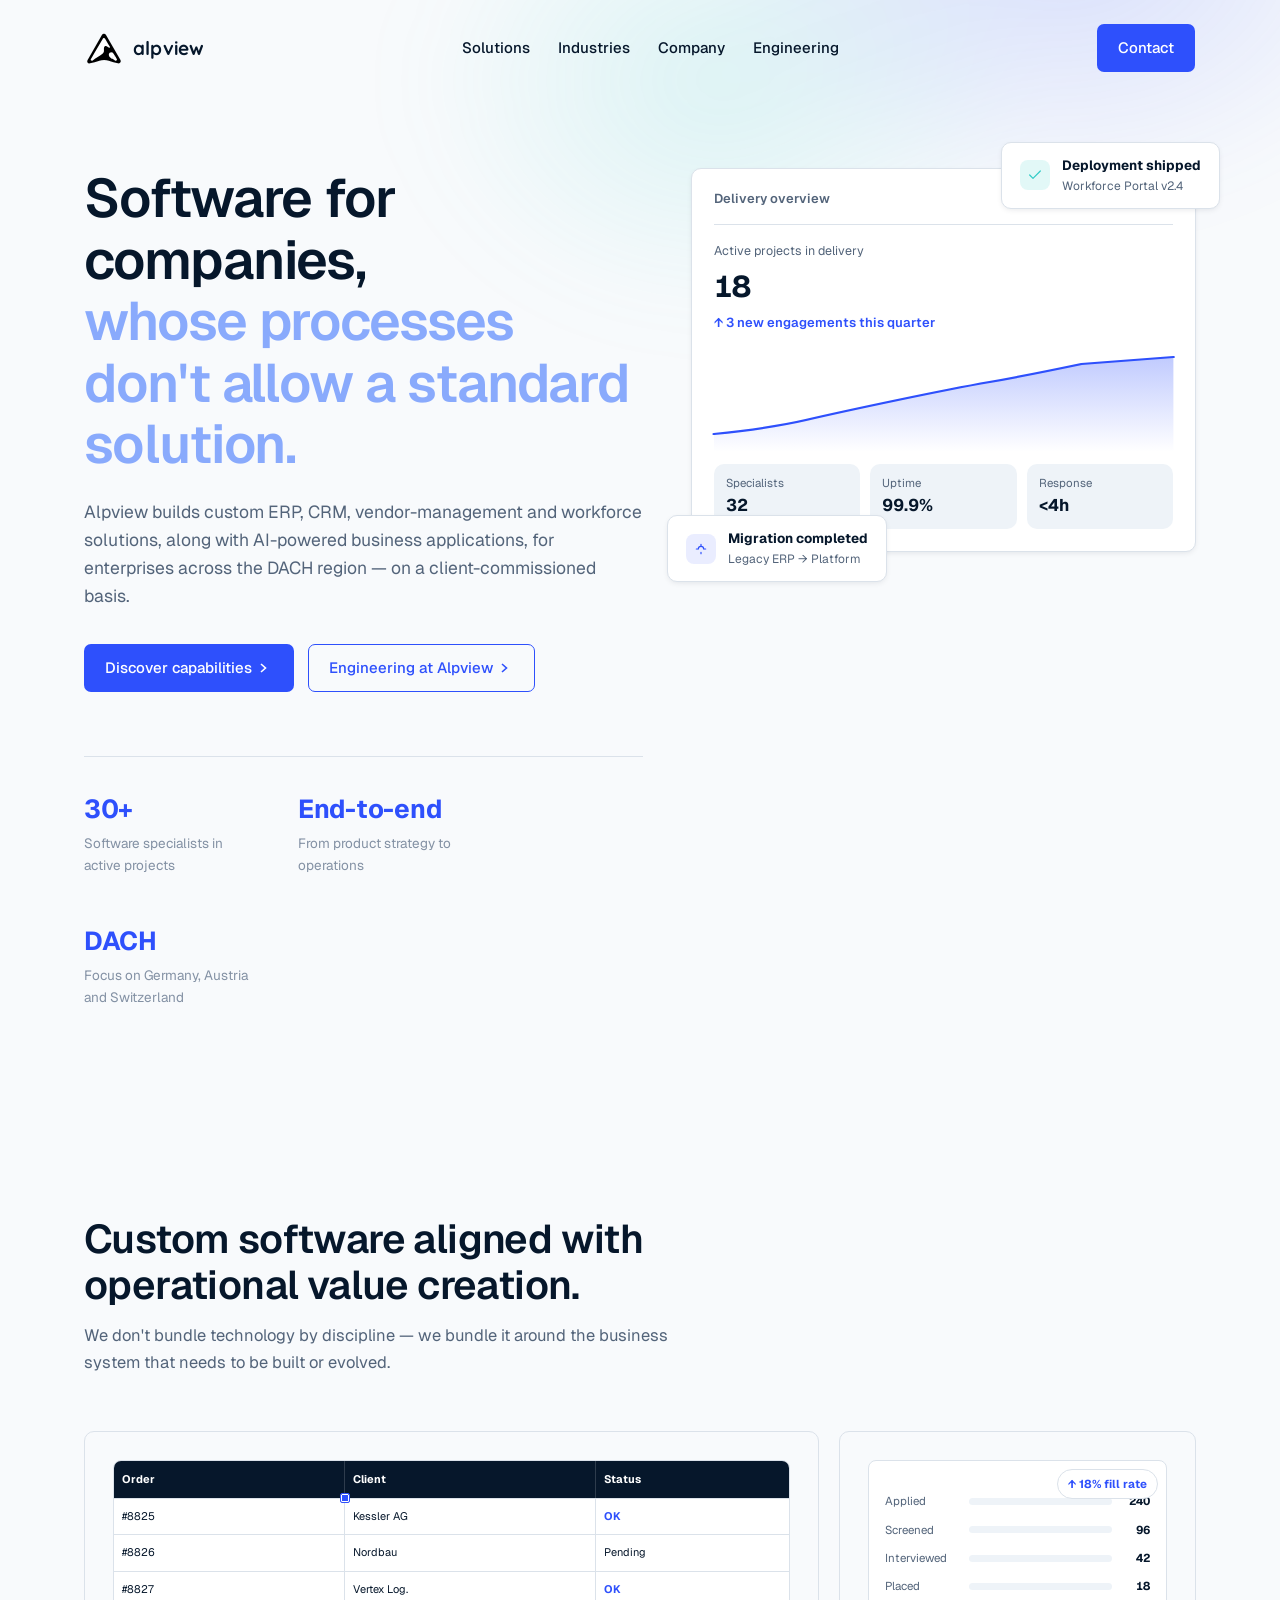
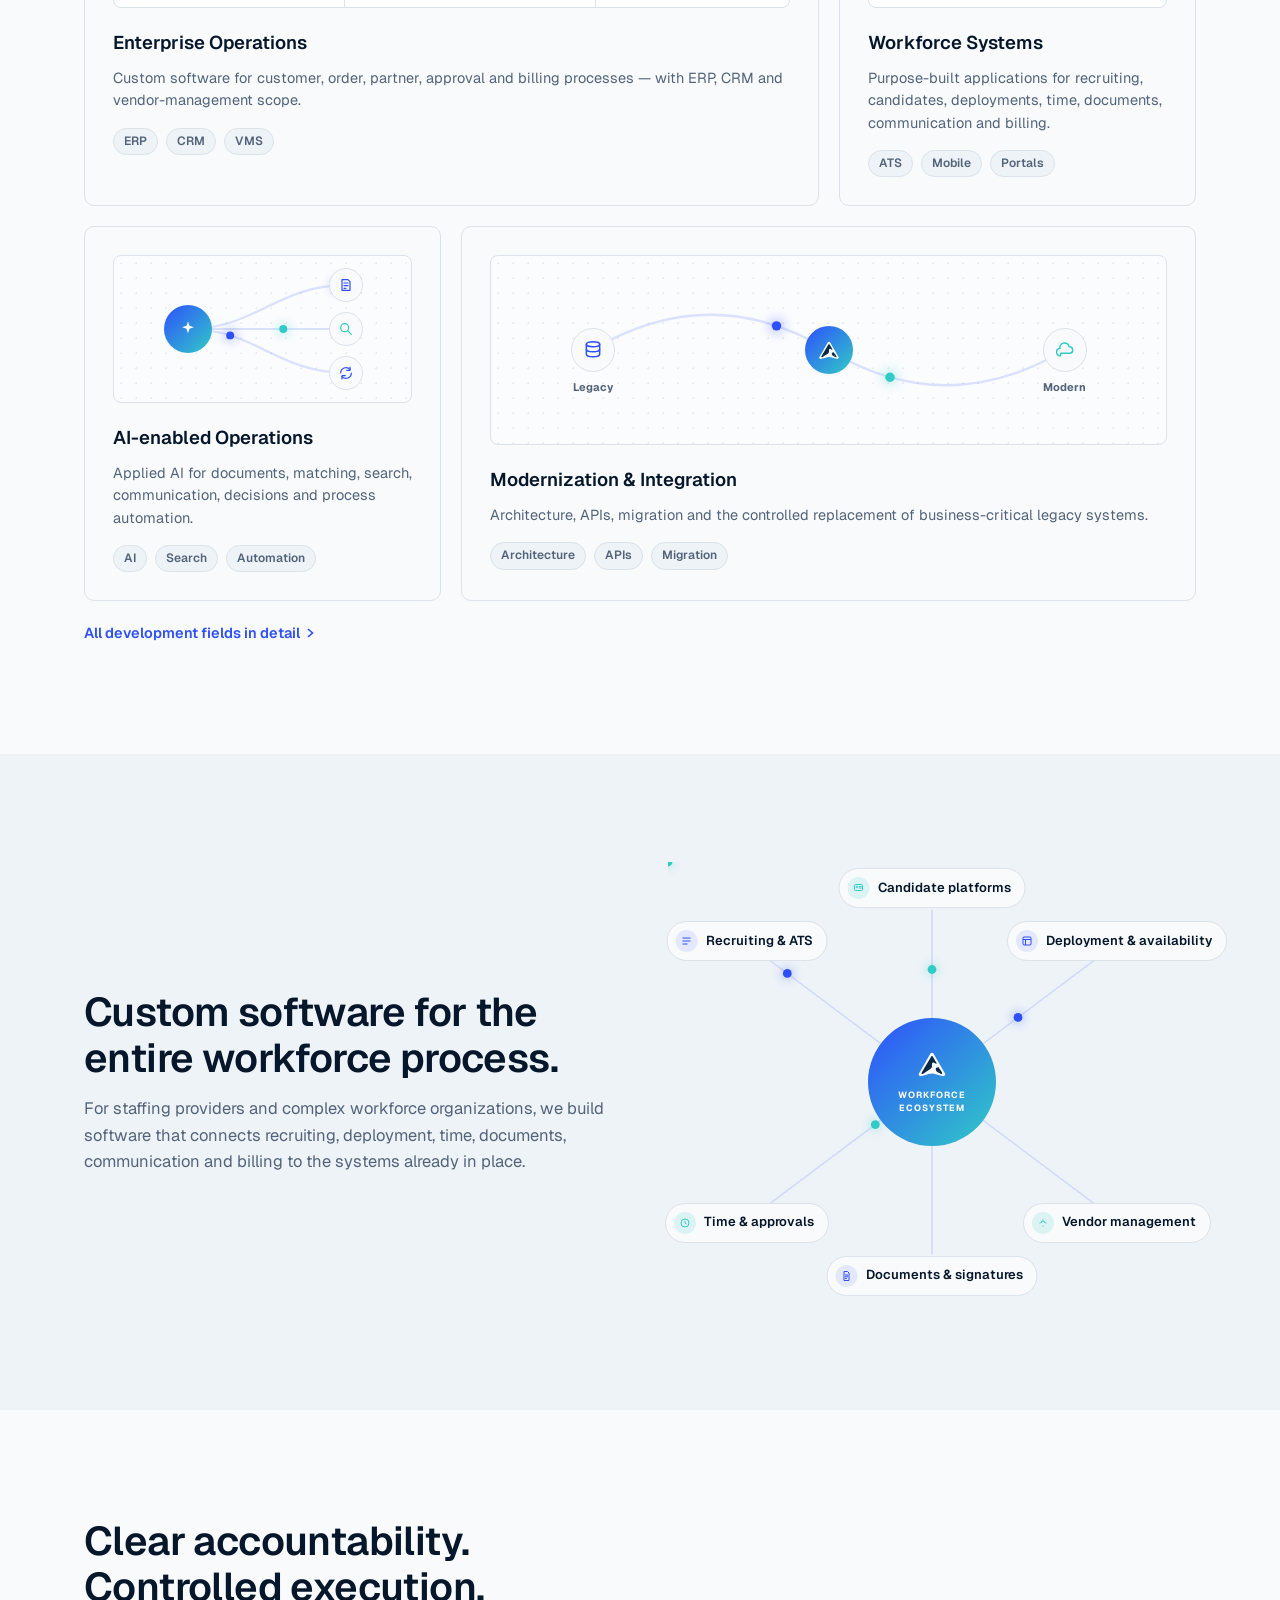
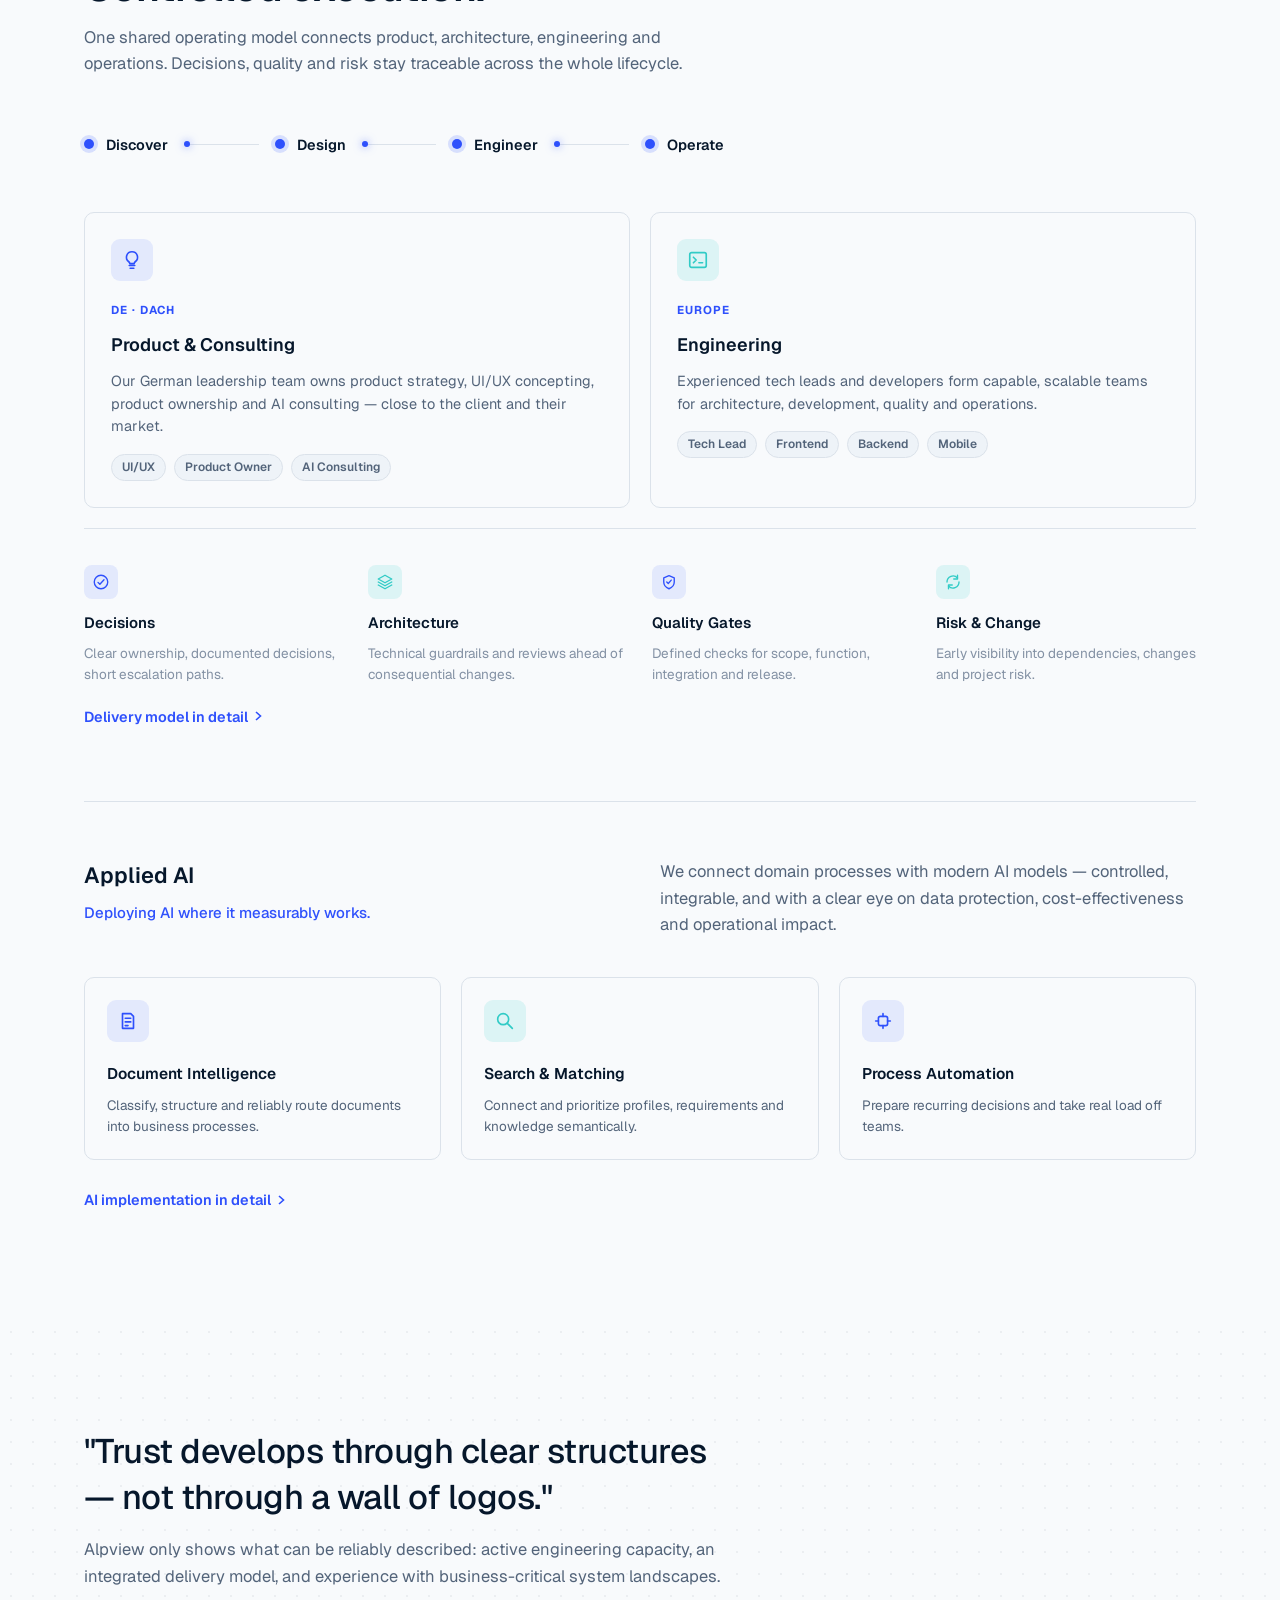
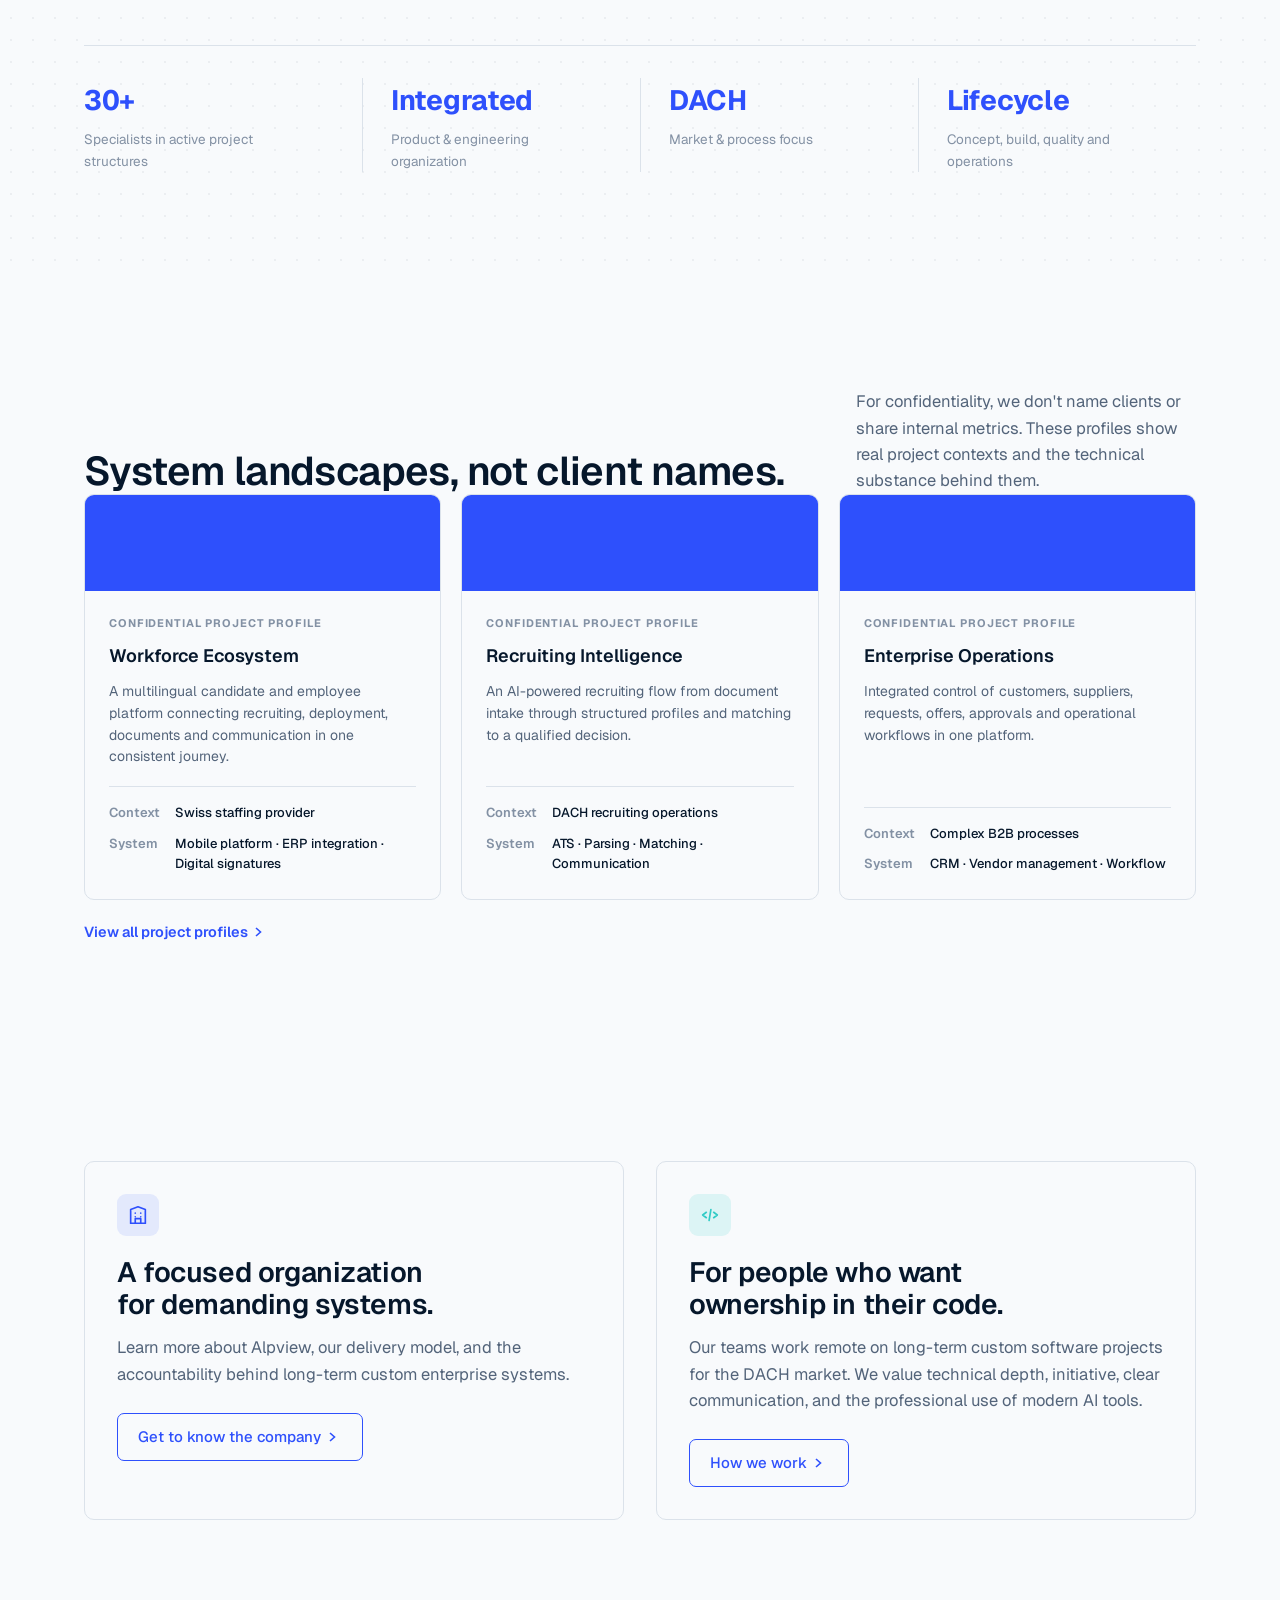
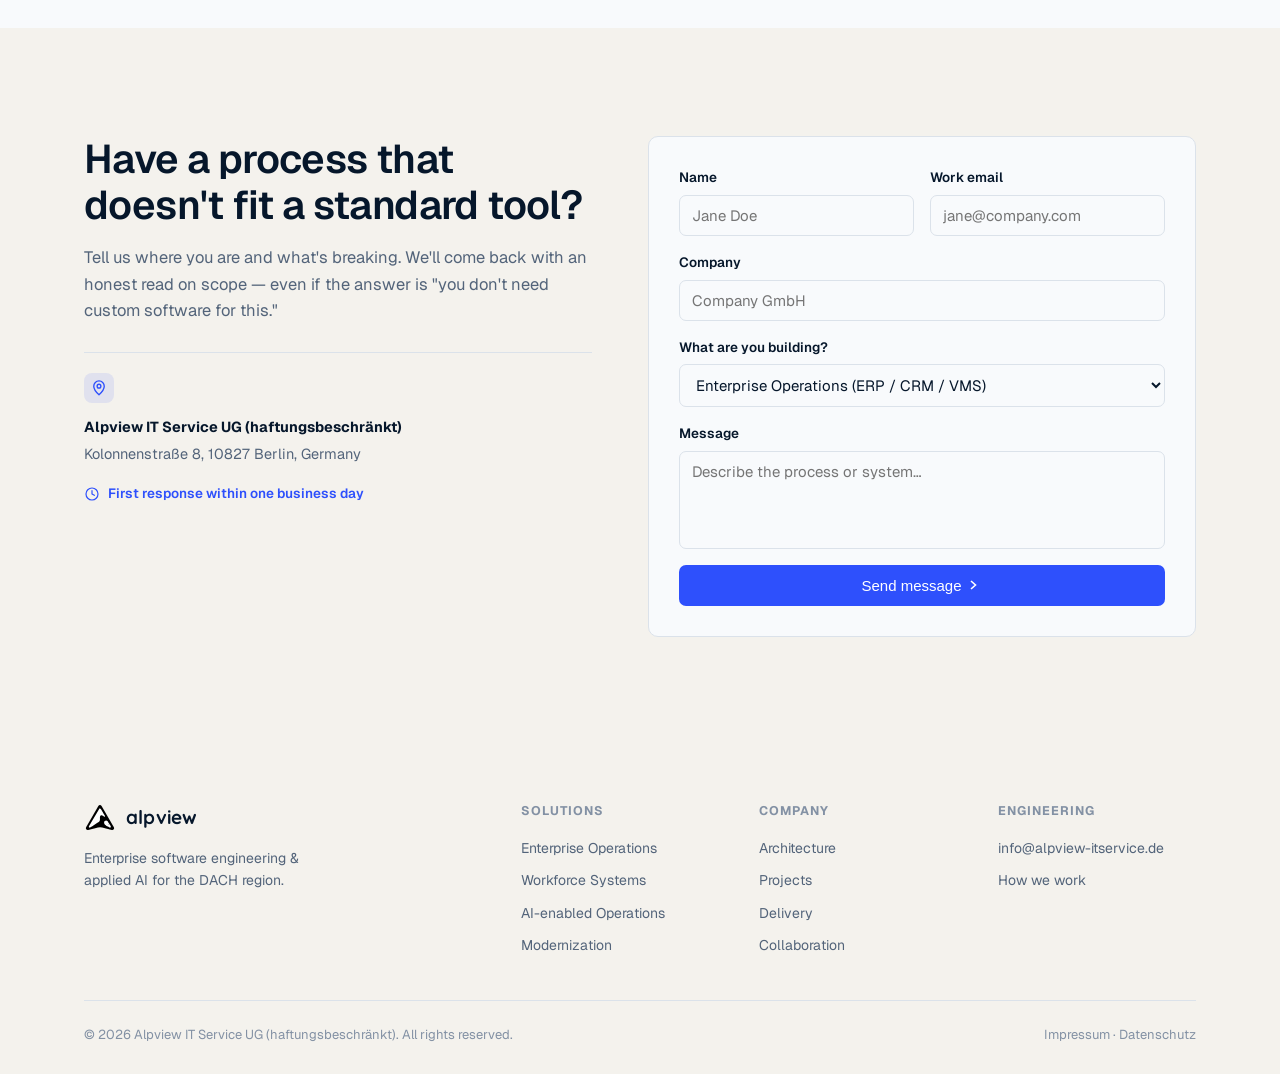
==== index.html @ 2a307588 "Extend interactivity and polish to the still-static sections of the site - Product & Consulting / En" ====
<!DOCTYPE html>
<html lang="en">
<head>
<meta charset="UTF-8">
<meta name="viewport" content="width=device-width, initial-scale=1.0">
<title>Alpview — Enterprise Software Engineering &amp; Applied AI</title>
<meta name="description" content="Alpview builds custom ERP, CRM, vendor-management and workforce solutions, plus AI-powered business applications, for enterprises across the DACH region.">
<link rel="preconnect" href="https://fonts.googleapis.com">
<link rel="preconnect" href="https://fonts.gstatic.com" crossorigin>
<link href="https://fonts.googleapis.com/css2?family=Geist:wght@400;500;600;700;800&family=Quicksand:wght@600;700&display=swap" rel="stylesheet">
<link rel="stylesheet" href="css/style.css">
<link rel="icon" href="assets/favicon.svg" type="image/svg+xml">
</head>
<body>

<!-- ======= NAV ======= -->
<header class="site-header" id="siteHeader">
  <nav class="nav container">
    <a href="#top" class="logo" aria-label="Alpview home">
      <img class="logo-mark" src="assets/alpview-logo.svg" alt="" aria-hidden="true">
      <span class="logo-word">Alpview</span>
    </a>
    <ul class="nav-links">
      <li><a href="#solutions">Solutions</a></li>
      <li><a href="#industry">Industries</a></li>
      <li><a href="#next">Company</a></li>
      <li><a href="#delivery">Engineering</a></li>
    </ul>
    <div class="nav-cta">
      <a href="#contact" class="btn btn-primary">Contact</a>
    </div>
    <button class="nav-burger" id="navBurger" aria-label="Menu"><span></span><span></span><span></span></button>
  </nav>
  <div class="mobile-menu" id="mobileMenu">
    <a href="#solutions">Solutions</a>
    <a href="#industry">Industries</a>
    <a href="#next">Company</a>
    <a href="#delivery">Engineering</a>
    <a href="#contact" class="btn btn-primary">Contact</a>
  </div>
</header>

<!-- ======= SIDE QUICK-NAV TAB ======= -->
<aside class="side-tab" id="sideTab" aria-label="Quick navigation">
  <a href="#top" class="side-tab-logo" aria-label="Alpview home">
    <img class="logo-mark" src="assets/alpview-logo.svg" alt="" aria-hidden="true">
  </a>
  <nav class="side-tab-links">
    <a href="#solutions">Solutions</a>
    <a href="#industry">Industries</a>
    <a href="#next">Company</a>
    <a href="#delivery">Engineering</a>
    <a href="#contact" class="btn btn-primary side-tab-contact">Contact</a>
  </nav>
</aside>

<!-- ======= HERO ======= -->
<section class="hero" id="top">
  <div class="hero-glow" aria-hidden="true"></div>
  <div class="container hero-inner">
    <div class="hero-copy">
      <h1>Software for companies,<br><span class="highlight">whose processes don't allow a standard solution.</span></h1>
      <p class="hero-sub">Alpview builds custom ERP, CRM, vendor-management and workforce solutions, along with AI-powered business applications, for enterprises across the DACH region — on a client-commissioned basis.</p>
      <div class="hero-actions">
        <a href="#solutions" class="btn btn-primary">Discover capabilities <svg class="arrow" viewBox="0 0 14 12" aria-hidden="true"><path class="arrow-stem" d="M1.5 6H10"/><path class="arrow-head" d="M6.5 2l4.5 4-4.5 4"/></svg></a>
        <a href="#next" class="btn btn-outline">Engineering at Alpview <svg class="arrow" viewBox="0 0 14 12" aria-hidden="true"><path class="arrow-stem" d="M1.5 6H10"/><path class="arrow-head" d="M6.5 2l4.5 4-4.5 4"/></svg></a>
      </div>
      <div class="hero-stats">
        <div class="hero-stat"><div class="hero-stat-value accent-text">30+</div><div class="hero-stat-label">Software specialists in active projects</div></div>
        <div class="hero-stat"><div class="hero-stat-value accent-text">End-to-end</div><div class="hero-stat-label">From product strategy to operations</div></div>
        <div class="hero-stat"><div class="hero-stat-value accent-text">DACH</div><div class="hero-stat-label">Focus on Germany, Austria and Switzerland</div></div>
      </div>
    </div>
    <div class="hero-visual" aria-hidden="true">
      <div class="dash-card dash-main">
        <div class="dash-header"><span class="dash-title">Delivery overview</span></div>
        <div class="dash-metric">
          <span class="dash-label">Active projects in delivery</span>
          <span class="dash-value" id="dashValue" data-target="18">0</span>
          <span class="dash-delta">↑ 3 new engagements this quarter</span>
        </div>
        <div class="dash-chart-wrap">
          <svg class="dash-chart" id="dashChart" viewBox="0 0 320 110" preserveAspectRatio="none">
            <defs>
              <linearGradient id="chartFill" x1="0" y1="0" x2="0" y2="1">
                <stop offset="0" stop-color="#2e50fc" stop-opacity=".3"/>
                <stop offset="1" stop-color="#2e50fc" stop-opacity="0"/>
              </linearGradient>
            </defs>
            <path fill="url(#chartFill)" d="M0,92 Q40,86 64,78 T128,58 T192,40 T256,22 L320,15 L320,110 L0,110 Z"/>
            <path class="chart-line" fill="none" stroke="#2e50fc" stroke-width="2.2" stroke-linecap="round" d="M0,92 Q40,86 64,78 T128,58 T192,40 T256,22 L320,15"/>
            <line id="chartCursor" x1="0" x2="0" y1="0" y2="110" stroke="#06172b" stroke-opacity=".22" stroke-width="1" stroke-dasharray="3 3" visibility="hidden"/>
          </svg>
          <div class="chart-tip" id="chartTip" hidden></div>
        </div>
        <div class="dash-row">
          <div class="dash-cell"><span class="dash-cell-label">Specialists</span><span class="dash-cell-value">32</span></div>
          <div class="dash-cell"><span class="dash-cell-label">Uptime</span><span class="dash-cell-value">99.9%</span></div>
          <div class="dash-cell"><span class="dash-cell-label">Response</span><span class="dash-cell-value">&lt;4h</span></div>
        </div>
      </div>
      <div class="dash-card dash-float dash-float-bottom">
        <span class="float-icon icon-blue"><svg viewBox="0 0 24 24" fill="none" stroke="currentColor" stroke-width="1.8" stroke-linecap="round" stroke-linejoin="round"><path d="M8 12a4 4 0 1 1 8 0"/><path d="M5 12h2M17 12h2M12 5v2M12 17v2"/></svg></span>
        <div><span class="float-title">Migration completed</span><span class="float-sub">Legacy ERP → Platform</span></div>
      </div>
      <div class="dash-card dash-float dash-float-top">
        <span class="float-icon icon-cyan"><svg viewBox="0 0 24 24" fill="none" stroke="currentColor" stroke-width="1.8" stroke-linecap="round" stroke-linejoin="round"><path d="M20 6 9 17l-5-5"/></svg></span>
        <div><span class="float-title">Deployment shipped</span><span class="float-sub">Workforce Portal v2.4</span></div>
      </div>
    </div>
  </div>
</section>

<!-- ======= SOLUTIONS ======= -->
<section class="section section-light" id="solutions">
  <div class="container">
    <div class="section-heading reveal">
      <h2>Custom software aligned with operational value creation.</h2>
      <p class="lede" style="margin-top:14px">We don't bundle technology by discipline — we bundle it around the business system that needs to be built or evolved.</p>
    </div>
    <div class="solutions-grid">
      <article class="card card-wide reveal">
        <div class="card-visual visual-sheet" aria-hidden="true">
          <div class="sheet-row sheet-head"><span class="sheet-cell">Order</span><span class="sheet-cell">Client</span><span class="sheet-cell">Status</span></div>
          <div class="sheet-row"><span class="sheet-cell">#8825</span><span class="sheet-cell">Kessler AG</span><span class="sheet-cell status-ok">OK</span></div>
          <div class="sheet-row"><span class="sheet-cell">#8826</span><span class="sheet-cell">Nordbau</span><span class="sheet-cell">Pending</span></div>
          <div class="sheet-row"><span class="sheet-cell">#8827</span><span class="sheet-cell">Vertex Log.</span><span class="sheet-cell status-ok">OK</span></div>
          <span class="sheet-select"></span>
          <span class="sheet-cursor"></span>
        </div>
        <h3>Enterprise Operations</h3>
        <p>Custom software for customer, order, partner, approval and billing processes — with ERP, CRM and vendor-management scope.</p>
        <div class="tag-row"><span class="tag">ERP</span><span class="tag">CRM</span><span class="tag">VMS</span></div>
      </article>
      <article class="card reveal">
        <div class="card-visual visual-pipeline" aria-hidden="true">
          <div class="pipeline-row"><span class="pipeline-label">Applied</span><div class="pipeline-bar"><span style="--fill:100%"></span></div><span class="pipeline-count">240</span></div>
          <div class="pipeline-row"><span class="pipeline-label">Screened</span><div class="pipeline-bar"><span style="--fill:58%"></span></div><span class="pipeline-count">96</span></div>
          <div class="pipeline-row"><span class="pipeline-label">Interviewed</span><div class="pipeline-bar"><span style="--fill:32%"></span></div><span class="pipeline-count">42</span></div>
          <div class="pipeline-row pipeline-hi"><span class="pipeline-label">Placed</span><div class="pipeline-bar"><span style="--fill:16%"></span></div><span class="pipeline-count">18</span></div>
          <span class="kpi-chip"><span id="kpiChip">↑ 18% fill rate</span></span>
        </div>
        <h3>Workforce Systems</h3>
        <p>Purpose-built applications for recruiting, candidates, deployments, time, documents, communication and billing.</p>
        <div class="tag-row"><span class="tag">ATS</span><span class="tag">Mobile</span><span class="tag">Portals</span></div>
      </article>
      <article class="card reveal">
        <div class="card-visual visual-connect" aria-hidden="true">
          <svg class="connect-lines" viewBox="0 0 263 130" preserveAspectRatio="none">
            <path class="connect-path" d="M65.8,65 C124.9,65 144.7,26 205.1,26"/>
            <path class="connect-path" d="M65.8,65 L205.1,65"/>
            <path class="connect-path" d="M65.8,65 C124.9,65 144.7,104 205.1,104"/>
            <circle class="connect-trail" r="7"><animateMotion dur="2.6s" begin="0s" repeatCount="indefinite" path="M65.8,65 C124.9,65 144.7,26 205.1,26"/></circle>
            <circle class="connect-trail dot-cyan" r="7"><animateMotion dur="2.6s" begin="0.9s" repeatCount="indefinite" path="M65.8,65 L205.1,65"/></circle>
            <circle class="connect-trail" r="7"><animateMotion dur="2.6s" begin="1.8s" repeatCount="indefinite" path="M65.8,65 C124.9,65 144.7,104 205.1,104"/></circle>
            <circle class="connect-dot" r="3.5"><animateMotion dur="2.6s" begin="0s" repeatCount="indefinite" path="M65.8,65 C124.9,65 144.7,26 205.1,26"/></circle>
            <circle class="connect-dot dot-cyan" r="3.5"><animateMotion dur="2.6s" begin="0.9s" repeatCount="indefinite" path="M65.8,65 L205.1,65"/></circle>
            <circle class="connect-dot" r="3.5"><animateMotion dur="2.6s" begin="1.8s" repeatCount="indefinite" path="M65.8,65 C124.9,65 144.7,104 205.1,104"/></circle>
          </svg>
          <div class="connect-hub" style="left:25%;top:50%">
            <svg viewBox="0 0 24 24" fill="#fff"><path d="M12 3l1.8 5.2L19 10l-5.2 1.8L12 17l-1.8-5.2L5 10l5.2-1.8z"/></svg>
          </div>
          <div class="connect-node icon-blue" style="left:78%;top:20%">
            <svg viewBox="0 0 24 24" fill="none" stroke="currentColor" stroke-width="1.8" stroke-linecap="round" stroke-linejoin="round"><path d="M6 4h9l3 3v13H6z"/><path d="M9 9h6M9 13h6M9 17h3"/></svg>
          </div>
          <div class="connect-node icon-cyan" style="left:78%;top:50%">
            <svg viewBox="0 0 24 24" fill="none" stroke="currentColor" stroke-width="1.8" stroke-linecap="round" stroke-linejoin="round"><circle cx="10" cy="10" r="6"/><path d="M14.5 14.5 20 20"/></svg>
          </div>
          <div class="connect-node icon-blue" style="left:78%;top:80%">
            <svg viewBox="0 0 24 24" fill="none" stroke="currentColor" stroke-width="1.8" stroke-linecap="round" stroke-linejoin="round"><path d="M4 12a8 8 0 0 1 14-5.3"/><path d="M18 3v5h-5"/><path d="M20 12a8 8 0 0 1-14 5.3"/><path d="M6 21v-5h5"/></svg>
          </div>
        </div>
        <h3>AI-enabled Operations</h3>
        <p>Applied AI for documents, matching, search, communication, decisions and process automation.</p>
        <div class="tag-row"><span class="tag">AI</span><span class="tag">Search</span><span class="tag">Automation</span></div>
      </article>
      <article class="card card-wide reveal">
        <div class="card-visual visual-connect" aria-hidden="true">
          <svg class="connect-lines" viewBox="0 0 570 160" preserveAspectRatio="none">
            <path class="connect-path" d="M85.5,80 Q185.25,20 285,80"/>
            <path class="connect-path" d="M285,80 Q384.75,140 484.5,80"/>
            <circle class="connect-trail" r="8"><animateMotion dur="3.2s" begin="0s" repeatCount="indefinite" path="M85.5,80 Q185.25,20 285,80"/></circle>
            <circle class="connect-trail dot-cyan" r="8"><animateMotion dur="3.2s" begin="1.6s" repeatCount="indefinite" path="M285,80 Q384.75,140 484.5,80"/></circle>
            <circle class="connect-dot" r="4"><animateMotion dur="3.2s" begin="0s" repeatCount="indefinite" path="M85.5,80 Q185.25,20 285,80"/></circle>
            <circle class="connect-dot dot-cyan" r="4"><animateMotion dur="3.2s" begin="1.6s" repeatCount="indefinite" path="M285,80 Q384.75,140 484.5,80"/></circle>
          </svg>
          <div class="connect-node connect-node-lg icon-blue" style="left:15%;top:50%">
            <svg viewBox="0 0 24 24" fill="none" stroke="currentColor" stroke-width="1.8" stroke-linecap="round" stroke-linejoin="round"><ellipse cx="12" cy="5" rx="8" ry="3"/><path d="M4 5v6c0 1.66 3.58 3 8 3s8-1.34 8-3V5"/><path d="M4 11v6c0 1.66 3.58 3 8 3s8-1.34 8-3v-6"/></svg>
            <span class="connect-label">Legacy</span>
          </div>
          <div class="connect-hub" style="left:50%;top:50%">
            <img src="assets/alpview-logo-inverse.svg" alt="" aria-hidden="true">
          </div>
          <div class="connect-node connect-node-lg icon-cyan" style="left:85%;top:50%">
            <svg viewBox="0 0 24 24" fill="none" stroke="currentColor" stroke-width="1.8" stroke-linecap="round" stroke-linejoin="round"><path d="M6.5 19a4.5 4.5 0 0 1-.5-8.98A5.5 5.5 0 0 1 16.9 8.02 4 4 0 0 1 17.5 16H7z"/></svg>
            <span class="connect-label">Modern</span>
          </div>
        </div>
        <h3>Modernization &amp; Integration</h3>
        <p>Architecture, APIs, migration and the controlled replacement of business-critical legacy systems.</p>
        <div class="tag-row"><span class="tag">Architecture</span><span class="tag">APIs</span><span class="tag">Migration</span></div>
      </article>
    </div>
    <a href="#delivery" class="link-arrow reveal">All development fields in detail <svg class="arrow" viewBox="0 0 14 12" aria-hidden="true"><path class="arrow-stem" d="M1.5 6H10"/><path class="arrow-head" d="M6.5 2l4.5 4-4.5 4"/></svg></a>
  </div>
</section>

<!-- ======= INDUSTRY DEPTH ======= -->
<section class="section section-light" id="industry" style="background:var(--ice)">
  <div class="container industry-layout">
    <div class="reveal">
      <h2>Custom software for the entire workforce process.</h2>
      <p class="lede" style="margin-top:14px">For staffing providers and complex workforce organizations, we build software that connects recruiting, deployment, time, documents, communication and billing to the systems already in place.</p>
    </div>
    <div class="hub reveal" aria-label="Connected workforce systems">
      <svg class="hub-spokes" viewBox="0 0 600 500" preserveAspectRatio="none" aria-hidden="true">
        <path class="hub-spoke" d="M300 250 100 100"/>
        <path class="hub-spoke" d="M300 250 300 55"/>
        <path class="hub-spoke" d="M300 250 500 100"/>
        <path class="hub-spoke" d="M300 250 100 400"/>
        <path class="hub-spoke" d="M300 250 300 445"/>
        <path class="hub-spoke" d="M300 250 500 400"/>
        <circle class="hub-trail" r="9"><animateMotion dur="3s" begin="0s" repeatCount="indefinite" path="M300 250 100 100"/></circle>
        <circle class="hub-trail dot-cyan" r="9"><animateMotion dur="3s" begin="0.5s" repeatCount="indefinite" path="M300 250 300 55"/></circle>
        <circle class="hub-trail" r="9"><animateMotion dur="3s" begin="1s" repeatCount="indefinite" path="M300 250 500 100"/></circle>
        <circle class="hub-trail dot-cyan" r="9"><animateMotion dur="3s" begin="1.5s" repeatCount="indefinite" path="M300 250 100 400"/></circle>
        <circle class="hub-trail" r="9"><animateMotion dur="3s" begin="2s" repeatCount="indefinite" path="M300 250 300 445"/></circle>
        <circle class="hub-trail dot-cyan" r="9"><animateMotion dur="3s" begin="2.5s" repeatCount="indefinite" path="M300 250 500 400"/></circle>
        <circle class="hub-dot" r="5"><animateMotion dur="3s" begin="0s" repeatCount="indefinite" path="M300 250 100 100"/></circle>
        <circle class="hub-dot dot-cyan" r="5"><animateMotion dur="3s" begin="0.5s" repeatCount="indefinite" path="M300 250 300 55"/></circle>
        <circle class="hub-dot" r="5"><animateMotion dur="3s" begin="1s" repeatCount="indefinite" path="M300 250 500 100"/></circle>
        <circle class="hub-dot dot-cyan" r="5"><animateMotion dur="3s" begin="1.5s" repeatCount="indefinite" path="M300 250 100 400"/></circle>
        <circle class="hub-dot" r="5"><animateMotion dur="3s" begin="2s" repeatCount="indefinite" path="M300 250 300 445"/></circle>
        <circle class="hub-dot dot-cyan" r="5"><animateMotion dur="3s" begin="2.5s" repeatCount="indefinite" path="M300 250 500 400"/></circle>
      </svg>
      <div class="hub-core">
        <img class="logo-mark" src="assets/alpview-logo-inverse.svg" alt="" aria-hidden="true">
        <small>WORKFORCE<br>ECOSYSTEM</small>
      </div>
      <div class="hub-node hub-n1"><span class="hub-node-dot icon-blue"><svg viewBox="0 0 24 24" fill="none" stroke="currentColor" stroke-width="2"><path d="M4 4h16v16H4z" opacity="0"/><path d="M4 6h16M4 12h16M4 18h10"/></svg></span>Recruiting &amp; ATS</div>
      <div class="hub-node hub-n2"><span class="hub-node-dot icon-cyan"><svg viewBox="0 0 24 24" fill="none" stroke="currentColor" stroke-width="2"><rect x="4" y="5" width="16" height="12" rx="2"/><circle cx="9" cy="10" r="1.6"/><path d="M13 9h5M13 12h5"/></svg></span>Candidate platforms</div>
      <div class="hub-node hub-n3"><span class="hub-node-dot icon-blue"><svg viewBox="0 0 24 24" fill="none" stroke="currentColor" stroke-width="2"><rect x="4" y="4" width="16" height="16" rx="2"/><path d="M4 9h16M9 9v11"/></svg></span>Deployment &amp; availability</div>
      <div class="hub-node hub-n4"><span class="hub-node-dot icon-cyan"><svg viewBox="0 0 24 24" fill="none" stroke="currentColor" stroke-width="2"><circle cx="12" cy="12" r="8"/><path d="M12 8v4l3 2"/></svg></span>Time &amp; approvals</div>
      <div class="hub-node hub-n5"><span class="hub-node-dot icon-blue"><svg viewBox="0 0 24 24" fill="none" stroke="currentColor" stroke-width="2"><path d="M7 3h7l3 3v15H7z"/><path d="M9 10h6M9 13.5h6M9 17h3.5"/></svg></span>Documents &amp; signatures</div>
      <div class="hub-node hub-n6"><span class="hub-node-dot icon-cyan"><svg viewBox="0 0 24 24" fill="none" stroke="currentColor" stroke-width="2"><path d="M8 12a4 4 0 1 1 8 0"/><path d="M5 12h2M17 12h2M12 5v2M12 17v2"/></svg></span>Vendor management</div>
    </div>
  </div>
</section>

<!-- ======= DELIVERY MODEL ======= -->
<section class="section section-light" id="delivery">
  <div class="container">
    <div class="section-heading reveal">
      <h2>Clear accountability. Controlled execution.</h2>
      <p class="lede" style="margin-top:14px">One shared operating model connects product, architecture, engineering and operations. Decisions, quality and risk stay traceable across the whole lifecycle.</p>
    </div>
    <div class="route-stepper reveal">
      <div class="route-step"><span class="route-dot"></span><span>Discover</span></div>
      <div class="route-line"><span class="route-flow" style="animation-delay:0s"></span></div>
      <div class="route-step"><span class="route-dot"></span><span>Design</span></div>
      <div class="route-line"><span class="route-flow" style="animation-delay:.6s"></span></div>
      <div class="route-step"><span class="route-dot"></span><span>Engineer</span></div>
      <div class="route-line"><span class="route-flow" style="animation-delay:1.2s"></span></div>
      <div class="route-step"><span class="route-dot"></span><span>Operate</span></div>
    </div>
    <div class="region-grid">
      <article class="region-card reveal">
        <div class="card-icon icon-blue"><svg viewBox="0 0 24 24" fill="none" stroke="currentColor" stroke-width="1.8" stroke-linecap="round" stroke-linejoin="round"><path d="M9 18h6M10 21h4M12 3a6 6 0 0 0-3.5 10.9c.5.4.9 1 1 1.6l.1.5h4.8l.1-.5c.1-.6.5-1.2 1-1.6A6 6 0 0 0 12 3z"/></svg></div>
        <span class="region-tag">DE · DACH</span>
        <h3>Product &amp; Consulting</h3>
        <p>Our German leadership team owns product strategy, UI/UX concepting, product ownership and AI consulting — close to the client and their market.</p>
        <div class="tag-row"><span class="tag">UI/UX</span><span class="tag">Product Owner</span><span class="tag">AI Consulting</span></div>
      </article>
      <article class="region-card reveal">
        <div class="card-icon icon-cyan"><svg viewBox="0 0 24 24" fill="none" stroke="currentColor" stroke-width="1.8" stroke-linecap="round" stroke-linejoin="round"><rect x="3" y="4" width="18" height="16" rx="2"/><path d="m7 9 3 3-3 3M13 15h4"/></svg></div>
        <span class="region-tag">Europe</span>
        <h3>Engineering</h3>
        <p>Experienced tech leads and developers form capable, scalable teams for architecture, development, quality and operations.</p>
        <div class="tag-row"><span class="tag">Tech Lead</span><span class="tag">Frontend</span><span class="tag">Backend</span><span class="tag">Mobile</span></div>
      </article>
    </div>
    <div class="principle-grid reveal">
      <div class="principle">
        <div class="principle-icon icon-blue"><svg viewBox="0 0 24 24" fill="none" stroke="currentColor" stroke-width="1.8" stroke-linecap="round" stroke-linejoin="round"><circle cx="12" cy="12" r="9"/><path d="M8 12.5l2.5 2.5L16 9"/></svg></div>
        <h4>Decisions</h4><p>Clear ownership, documented decisions, short escalation paths.</p>
      </div>
      <div class="principle">
        <div class="principle-icon icon-cyan"><svg viewBox="0 0 24 24" fill="none" stroke="currentColor" stroke-width="1.8" stroke-linecap="round" stroke-linejoin="round"><path d="M12 3 3 8l9 5 9-5-9-5z"/><path d="M3 16l9 5 9-5"/><path d="M3 12l9 5 9-5"/></svg></div>
        <h4>Architecture</h4><p>Technical guardrails and reviews ahead of consequential changes.</p>
      </div>
      <div class="principle">
        <div class="principle-icon icon-blue"><svg viewBox="0 0 24 24" fill="none" stroke="currentColor" stroke-width="1.8" stroke-linecap="round" stroke-linejoin="round"><path d="M12 3.5 19 6.5V12c0 4.5-3 7.5-7 9-4-1.5-7-4.5-7-9V6.5l7-3z"/><path d="M9 12l2 2 4-4.5"/></svg></div>
        <h4>Quality Gates</h4><p>Defined checks for scope, function, integration and release.</p>
      </div>
      <div class="principle">
        <div class="principle-icon icon-cyan"><svg viewBox="0 0 24 24" fill="none" stroke="currentColor" stroke-width="1.8" stroke-linecap="round" stroke-linejoin="round"><path d="M4 12a8 8 0 0 1 14-5.3"/><path d="M18 3v5h-5"/><path d="M20 12a8 8 0 0 1-14 5.3"/><path d="M6 21v-5h5"/></svg></div>
        <h4>Risk &amp; Change</h4><p>Early visibility into dependencies, changes and project risk.</p>
      </div>
    </div>
    <a href="#next" class="link-arrow reveal">Delivery model in detail <svg class="arrow" viewBox="0 0 14 12" aria-hidden="true"><path class="arrow-stem" d="M1.5 6H10"/><path class="arrow-head" d="M6.5 2l4.5 4-4.5 4"/></svg></a>

    <div class="ai-block">
      <div class="ai-block-head reveal">
        <div>
          <h3>Applied AI</h3>
          <p class="ai-tagline">Deploying AI where it measurably works.</p>
        </div>
        <p class="lede">We connect domain processes with modern AI models — controlled, integrable, and with a clear eye on data protection, cost-effectiveness and operational impact.</p>
      </div>
      <div class="ai-items">
        <div class="ai-item reveal">
          <div class="card-icon icon-blue"><svg viewBox="0 0 24 24" fill="none" stroke="currentColor" stroke-width="1.8" stroke-linecap="round" stroke-linejoin="round"><path d="M6 4h9l3 3v13H6z"/><path d="M9 9h6M9 13h6M9 17h3"/></svg></div>
          <h4>Document Intelligence</h4>
          <p>Classify, structure and reliably route documents into business processes.</p>
        </div>
        <div class="ai-item reveal">
          <div class="card-icon icon-cyan"><svg viewBox="0 0 24 24" fill="none" stroke="currentColor" stroke-width="1.8" stroke-linecap="round" stroke-linejoin="round"><circle cx="10" cy="10" r="6"/><path d="M14.5 14.5 20 20"/></svg></div>
          <h4>Search &amp; Matching</h4>
          <p>Connect and prioritize profiles, requirements and knowledge semantically.</p>
        </div>
        <div class="ai-item reveal">
          <div class="card-icon icon-blue"><svg viewBox="0 0 24 24" fill="none" stroke="currentColor" stroke-width="1.8" stroke-linecap="round" stroke-linejoin="round"><path d="M12 4v3M12 17v3M4 12h3M17 12h3"/><rect x="7" y="7" width="10" height="10" rx="2"/></svg></div>
          <h4>Process Automation</h4>
          <p>Prepare recurring decisions and take real load off teams.</p>
        </div>
      </div>
      <a href="#next" class="link-arrow reveal" style="margin-top:28px">AI implementation in detail <svg class="arrow" viewBox="0 0 14 12" aria-hidden="true"><path class="arrow-stem" d="M1.5 6H10"/><path class="arrow-head" d="M6.5 2l4.5 4-4.5 4"/></svg></a>
    </div>
  </div>
</section>

<!-- ======= PROOF ======= -->
<section class="section section-light" id="proof">
  <div class="container">
    <div class="proof-quote reveal">
      <h2>"Trust develops through clear structures — not through a wall of logos."</h2>
      <p class="lede" style="margin-top:16px">Alpview only shows what can be reliably described: active engineering capacity, an integrated delivery model, and experience with business-critical system landscapes.</p>
    </div>
    <div class="proof-stats reveal">
      <div class="stat"><div class="stat-value accent-text">30+</div><div class="stat-label">Specialists in active project structures</div></div>
      <div class="stat"><div class="stat-value accent-text">Integrated</div><div class="stat-label">Product &amp; engineering organization</div></div>
      <div class="stat"><div class="stat-value accent-text">DACH</div><div class="stat-label">Market &amp; process focus</div></div>
      <div class="stat"><div class="stat-value accent-text">Lifecycle</div><div class="stat-label">Concept, build, quality and operations</div></div>
    </div>
  </div>
</section>

<!-- ======= CASES ======= -->
<section class="section section-light" id="cases">
  <div class="container">
    <div class="split-heading reveal">
      <div>
        <h2>System landscapes, not client names.</h2>
      </div>
      <p class="lede">For confidentiality, we don't name clients or share internal metrics. These profiles show real project contexts and the technical substance behind them.</p>
    </div>
    <div class="work-grid">
      <article class="work-card reveal">
        <div class="work-visual"><svg viewBox="0 0 220 44" preserveAspectRatio="none"><path d="M4 30 Q40 8 74 26 T146 14 T216 22" fill="none" stroke-width="2"/><circle cx="4" cy="30" r="3"/><circle cx="74" cy="26" r="3"/><circle cx="146" cy="14" r="3"/><circle cx="216" cy="22" r="3"/></svg></div>
        <div class="work-content">
          <span class="work-label">Confidential project profile</span>
          <h3>Workforce Ecosystem</h3>
          <p>A multilingual candidate and employee platform connecting recruiting, deployment, documents and communication in one consistent journey.</p>
          <dl class="work-meta">
            <div><dt>Context</dt><dd>Swiss staffing provider</dd></div>
            <div><dt>System</dt><dd>Mobile platform · ERP integration · Digital signatures</dd></div>
          </dl>
        </div>
      </article>
      <article class="work-card reveal">
        <div class="work-visual"><svg viewBox="0 0 220 44" preserveAspectRatio="none"><path d="M4 14 Q50 34 96 18 T160 30 T216 10" fill="none" stroke-width="2"/><circle cx="4" cy="14" r="3"/><circle cx="96" cy="18" r="3"/><circle cx="160" cy="30" r="3"/><circle cx="216" cy="10" r="3"/></svg></div>
        <div class="work-content">
          <span class="work-label">Confidential project profile</span>
          <h3>Recruiting Intelligence</h3>
          <p>An AI-powered recruiting flow from document intake through structured profiles and matching to a qualified decision.</p>
          <dl class="work-meta">
            <div><dt>Context</dt><dd>DACH recruiting operations</dd></div>
            <div><dt>System</dt><dd>ATS · Parsing · Matching · Communication</dd></div>
          </dl>
        </div>
      </article>
      <article class="work-card reveal">
        <div class="work-visual"><svg viewBox="0 0 220 44" preserveAspectRatio="none"><path d="M4 24 Q44 6 88 22 T156 8 T216 28" fill="none" stroke-width="2"/><circle cx="4" cy="24" r="3"/><circle cx="88" cy="22" r="3"/><circle cx="156" cy="8" r="3"/><circle cx="216" cy="28" r="3"/></svg></div>
        <div class="work-content">
          <span class="work-label">Confidential project profile</span>
          <h3>Enterprise Operations</h3>
          <p>Integrated control of customers, suppliers, requests, offers, approvals and operational workflows in one platform.</p>
          <dl class="work-meta">
            <div><dt>Context</dt><dd>Complex B2B processes</dd></div>
            <div><dt>System</dt><dd>CRM · Vendor management · Workflow</dd></div>
          </dl>
        </div>
      </article>
    </div>
    <a href="#contact" class="link-arrow reveal">View all project profiles <svg class="arrow" viewBox="0 0 14 12" aria-hidden="true"><path class="arrow-stem" d="M1.5 6H10"/><path class="arrow-head" d="M6.5 2l4.5 4-4.5 4"/></svg></a>
  </div>
</section>

<!-- ======= GATEWAY: COMPANY / ENGINEERING ======= -->
<section class="section section-light" id="next">
  <div class="container gateway-grid">
    <article class="gateway-card reveal">
      <div class="card-icon icon-blue"><svg viewBox="0 0 24 24" fill="none" stroke="currentColor" stroke-width="1.8" stroke-linecap="round" stroke-linejoin="round"><path d="M4 21V6l8-3 8 3v15"/><path d="M4 21h16"/><path d="M9 21v-5h6v5"/><path d="M9 10h.01M15 10h.01M9 14h.01M15 14h.01"/></svg></div>
      <h2>A focused organization for demanding systems.</h2>
      <p class="lede">Learn more about Alpview, our delivery model, and the accountability behind long-term custom enterprise systems.</p>
      <a href="#contact" class="btn btn-outline">Get to know the company <svg class="arrow" viewBox="0 0 14 12" aria-hidden="true"><path class="arrow-stem" d="M1.5 6H10"/><path class="arrow-head" d="M6.5 2l4.5 4-4.5 4"/></svg></a>
    </article>
    <article class="gateway-card reveal">
      <div class="card-icon icon-cyan"><svg viewBox="0 0 24 24" fill="none" stroke="currentColor" stroke-width="1.8" stroke-linecap="round" stroke-linejoin="round"><path d="m8 9-4 3 4 3M16 9l4 3-4 3M13 6l-2 12"/></svg></div>
      <h2>For people who want ownership in their code.</h2>
      <p class="lede">Our teams work remote on long-term custom software projects for the DACH market. We value technical depth, initiative, clear communication, and the professional use of modern AI tools.</p>
      <a href="#contact" class="btn btn-outline">How we work <svg class="arrow" viewBox="0 0 14 12" aria-hidden="true"><path class="arrow-stem" d="M1.5 6H10"/><path class="arrow-head" d="M6.5 2l4.5 4-4.5 4"/></svg></a>
    </article>
  </div>
</section>

<!-- ======= CONTACT ======= -->
<section class="section contact-section" id="contact">
  <div class="container contact-inner">
    <div class="contact-copy reveal">
      <h2>Have a process that doesn't fit a standard tool?</h2>
      <p class="lede">Tell us where you are and what's breaking. We'll come back with an honest read on scope — even if the answer is "you don't need custom software for this."</p>
      <div class="contact-address">
        <svg class="contact-address-icon" viewBox="0 0 24 24" fill="none" stroke="currentColor" stroke-width="1.8" stroke-linecap="round" stroke-linejoin="round"><path d="M12 21s7-6.5 7-11.5a7 7 0 0 0-14 0C5 14.5 12 21 12 21z"/><circle cx="12" cy="9.5" r="2.5"/></svg>
        <strong>Alpview IT Service UG (haftungsbeschränkt)</strong>
        <span>Kolonnenstraße 8, 10827 Berlin, Germany</span>
      </div>
      <div class="contact-note">
        <svg viewBox="0 0 24 24" fill="none" stroke="currentColor" stroke-width="1.8" stroke-linecap="round" stroke-linejoin="round"><circle cx="12" cy="12" r="9"/><path d="M12 7v5l3.5 2"/></svg>
        First response within one business day
      </div>
    </div>
    <form class="contact-form reveal" id="contactForm" novalidate>
      <div class="form-row">
        <label>Name<input type="text" name="name" placeholder="Jane Doe" required></label>
        <label>Work email<input type="email" name="email" placeholder="jane@company.com" required></label>
      </div>
      <label>Company<input type="text" name="company" placeholder="Company GmbH"></label>
      <label>What are you building?
        <select name="topic">
          <option>Enterprise Operations (ERP / CRM / VMS)</option>
          <option>Workforce Systems</option>
          <option>AI-enabled Operations</option>
          <option>Modernization &amp; Integration</option>
        </select>
      </label>
      <label>Message<textarea name="message" rows="4" placeholder="Describe the process or system…"></textarea></label>
      <button type="submit" class="btn btn-primary btn-block">Send message <svg class="arrow" viewBox="0 0 14 12" aria-hidden="true"><path class="arrow-stem" d="M1.5 6H10"/><path class="arrow-head" d="M6.5 2l4.5 4-4.5 4"/></svg></button>
      <p class="form-success" id="formSuccess" hidden>Thanks — we'll be in touch within one business day.</p>
    </form>
  </div>
</section>

<!-- ======= FOOTER ======= -->
<footer class="footer">
  <div class="container footer-grid">
    <div class="footer-brand">
      <a href="#top" class="logo" aria-label="Alpview home">
        <img class="logo-mark" src="assets/alpview-logo.svg" alt="" aria-hidden="true">
        <span class="logo-word">Alpview</span>
      </a>
      <p>Enterprise software engineering &amp; applied AI for the DACH region.</p>
    </div>
    <nav class="footer-col"><h4>Solutions</h4><a href="#solutions">Enterprise Operations</a><a href="#solutions">Workforce Systems</a><a href="#solutions">AI-enabled Operations</a><a href="#solutions">Modernization</a></nav>
    <nav class="footer-col"><h4>Company</h4><a href="#delivery">Architecture</a><a href="#cases">Projects</a><a href="#delivery">Delivery</a><a href="#next">Collaboration</a></nav>
    <nav class="footer-col"><h4>Engineering</h4><a href="mailto:info@alpview-itservice.de">info@alpview-itservice.de</a><a href="#next">How we work</a></nav>
  </div>
  <div class="container">
    <div class="footer-divider"></div>
    <div class="footer-bottom">
      <span>© 2026 Alpview IT Service UG (haftungsbeschränkt). All rights reserved.</span>
      <span><a href="#">Impressum</a> · <a href="#">Datenschutz</a></span>
    </div>
  </div>
</footer>

<script src="js/main.js"></script>
</body>
</html>
---- css/style.css ----
/* ============ ALPVIEW — mirrors alpview-itservice.de's real structure, content
   and brand colors (navy/blue/cyan, Geist), executed in Mellom's visual
   system: light theme, rounded cards, hover motion, floating-pill header ============ */
:root {
  --brand: #2e50fc;
  --brand-hover: #4f72fc;
  --brand-light: #89aafc;
  --cyan: #31cbc6;
  --ink: #06172b;
  --ink-soft: #53647a;
  --muted: #8391a4;
  --cream: #f4f2ed;
  --ice: #eef3f8;
  --white: #f8fafc;
  --border: #dbe2ea;
  --radius: 10px;
  --font: 'Geist', ui-sans-serif, system-ui, -apple-system, 'Segoe UI', sans-serif;
}

* { margin: 0; padding: 0; box-sizing: border-box; }
html { scroll-behavior: smooth; }
body {
  font-family: var(--font);
  color: var(--ink);
  background: var(--white);
  line-height: 1.6;
  -webkit-font-smoothing: antialiased;
  overflow-x: hidden;
}
img, svg { display: block; max-width: 100%; }
a { color: inherit; text-decoration: none; }
ul, ol { list-style: none; }
.container { max-width: 1160px; margin: 0 auto; padding: 0 24px; }

.accent-text { color: var(--brand); }

/* ---------- Buttons ---------- */
.btn {
  display: inline-flex; align-items: center; gap: 7px;
  font-weight: 500; font-size: 15px;
  padding: 11px 20px; border-radius: 7px;
  border: 1.5px solid transparent; cursor: pointer;
  transition: all .18s ease; white-space: nowrap;
}
.arrow { width: 14px; height: 12px; overflow: visible; flex-shrink: 0; }
.arrow-stem { stroke: currentColor; stroke-width: 1.6; fill: none; transform: scaleX(0); transform-origin: 1.5px 6px; transition: transform .22s cubic-bezier(.4,0,.2,1); }
.arrow-head { stroke: currentColor; stroke-width: 1.6; fill: none; transform: translateX(-4.5px); transition: transform .22s cubic-bezier(.4,0,.2,1); }
.btn:hover .arrow-stem, .link-arrow:hover .arrow-stem { transform: scaleX(1); }
.btn:hover .arrow-head, .link-arrow:hover .arrow-head { transform: translateX(0); }
.btn-primary { background: var(--brand); color: #fff; }
.btn-primary:hover { background: var(--brand-hover); }
.btn-outline { background: transparent; color: var(--brand); border-color: var(--brand); }
.btn-outline:hover { background: var(--brand); color: #fff; }
.btn-block { width: 100%; justify-content: center; }

/* ---------- Header (absolute, hover-activated bar, not sticky) ---------- */
.site-header {
  position: absolute; top: 0; left: 0; right: 0; z-index: 100;
  padding: 16px 0;
}
.nav {
  display: flex; align-items: center; justify-content: space-between; height: 64px;
  border-radius: 10px;
  background: transparent; border: 1px solid transparent;
  transition: background .25s ease, border-color .25s ease;
}
.site-header.bar-active .nav { background: rgba(248,250,252,.95); backdrop-filter: blur(12px); border-color: var(--border); }
.logo { display: flex; align-items: center; gap: 10px; }
.logo-mark { width: 38px; height: 38px; }
.logo-word { font-family: 'Quicksand', var(--font); font-weight: 700; font-size: 19px; letter-spacing: .01em; text-transform: lowercase; color: var(--ink); }
.nav-links { display: flex; gap: 28px; }
.nav-links a { font-weight: 500; font-size: 15px; color: var(--ink); transition: color .2s ease; }
.nav-links:hover a { color: var(--muted); }
.nav-links a:hover { color: var(--brand); }
.nav-burger { display: none; flex-direction: column; gap: 5px; background: none; border: none; cursor: pointer; padding: 8px; }
.nav-burger span { width: 22px; height: 2px; background: var(--ink); border-radius: 2px; }
.mobile-menu { display: none; flex-direction: column; gap: 18px; margin-top: 8px; padding: 16px 20px 24px; background: var(--white); border: 1px solid var(--border); border-radius: var(--radius); box-shadow: 0 16px 32px -12px rgba(6,23,43,.16); }
.mobile-menu.open { display: flex; }
.mobile-menu a { font-weight: 600; color: var(--ink); }
.mobile-menu a.btn-primary { color: #fff; }

/* ---------- Side quick-nav tab (replaces the header once it scrolls out of view) ---------- */
.side-tab {
  position: fixed; bottom: 40px; right: 0; z-index: 90;
  display: flex; align-items: center;
  background: #fff; border: 1px solid var(--border); border-right: none;
  border-radius: 18px 0 0 18px; box-shadow: 0 8px 28px rgba(6,23,43,.1);
  padding: 16px 21px;
  transform: translateX(100%); opacity: 0; pointer-events: none;
  transition: transform .35s cubic-bezier(.25,.8,.4,1), opacity .3s ease;
}
.side-tab.visible { transform: translateX(0); opacity: 1; pointer-events: auto; }
.side-tab-logo { flex-shrink: 0; display: flex; position: relative; z-index: 1; }
.side-tab-logo .logo-mark { width: 40px; height: 40px; }
.side-tab-links {
  display: flex; align-items: center; gap: 22px; white-space: nowrap;
  max-width: 0; opacity: 0; overflow: hidden; padding-left: 0;
  transition: max-width .45s cubic-bezier(.25,.8,.4,1), opacity .25s ease, padding-left .45s cubic-bezier(.25,.8,.4,1);
}
.side-tab:hover .side-tab-links {
  max-width: 600px; opacity: 1; padding-left: 18px;
  transition: max-width .45s cubic-bezier(.25,.8,.4,1), opacity .3s ease .1s, padding-left .45s cubic-bezier(.25,.8,.4,1);
}
.side-tab-links a { font-weight: 500; font-size: 14.5px; color: var(--ink); transition: color .2s ease; }
.side-tab-links a:hover { color: var(--brand); }
.side-tab-links a.btn-primary, .side-tab-links a.btn-primary:hover { color: #fff; }
.side-tab-contact.side-tab-contact { padding: 10px 16px; flex-shrink: 0; }
@media (max-width: 860px) { .side-tab { display: none; } }

/* ---------- Section rhythm ---------- */
.section { padding: 108px 0; }
.section-tint { background: var(--cream); }
.section-light { background: var(--white); }
h2 { font-size: clamp(28px, 3.2vw, 40px); line-height: 1.15; letter-spacing: -0.015em; font-weight: 600; text-wrap: balance; }
.lede { color: var(--ink-soft); font-size: 16.5px; line-height: 1.6; max-width: 640px; }
.section-heading { max-width: 700px; margin-bottom: 56px; }
.split-heading { display: grid; grid-template-columns: 1fr 340px; gap: 40px; align-items: end; max-width: none; }
.split-heading > div:first-child h2 { margin-top: 8px; }
.link-arrow { display: inline-flex; align-items: center; gap: 6px; font-weight: 600; font-size: 14.5px; color: var(--brand); margin-top: 20px; }

/* ---------- Hero ---------- */
.hero { position: relative; padding: 168px 0 100px; background: var(--white); overflow: hidden; }
.hero-glow {
  position: absolute; inset: -10% -10% auto -10%; height: 640px; z-index: 0; pointer-events: none;
  background:
    radial-gradient(560px 420px at 78% 8%, rgba(46,80,252,.16), transparent 65%),
    radial-gradient(460px 360px at 55% 30%, rgba(49,203,198,.14), transparent 68%);
  filter: blur(40px);
}
.hero-inner { position: relative; z-index: 1; display: grid; grid-template-columns: 1.05fr .95fr; gap: 48px; align-items: start; }
@media (max-width: 980px) { .hero-inner { grid-template-columns: 1fr; } }
.hero h1 { font-size: clamp(34px, 4.6vw, 54px); line-height: 1.14; letter-spacing: -0.02em; font-weight: 600; color: var(--ink); text-wrap: balance; }
.hero h1 .highlight { color: var(--brand-light); }
.hero-sub { margin: 22px 0 34px; font-size: 17.5px; line-height: 1.6; color: var(--ink-soft); max-width: 560px; }
.hero-actions { display: flex; gap: 14px; flex-wrap: wrap; margin-bottom: 64px; }
.hero-stats { display: flex; gap: 44px; flex-wrap: wrap; padding-top: 32px; border-top: 1px solid var(--border); }
.hero-stat-value { font-size: 26px; font-weight: 700; letter-spacing: -0.01em; transition: color .2s ease; }
.hero-stat:hover .hero-stat-value { color: var(--cyan); }
.hero-stat-label { font-size: 13.5px; color: var(--muted); margin-top: 3px; max-width: 170px; }

/* Hero delivery-dashboard visual */
.hero-visual { position: relative; }
@media (max-width: 980px) { .hero-visual { max-width: 480px; margin: 24px auto 40px; } }
.dash-card { background: #fff; border-radius: var(--radius); border: 1px solid var(--border); box-shadow: 0 2px 6px -2px rgba(6,23,43,.12); }
.dash-main { padding: 20px 22px 22px; }
.dash-header { display: flex; align-items: center; padding-bottom: 14px; border-bottom: 1px solid var(--border); margin-bottom: 16px; }
.dash-title { font-size: 13px; font-weight: 600; color: var(--ink-soft); }
.dash-metric { display: flex; flex-direction: column; gap: 2px; margin-bottom: 8px; }
.dash-label { font-size: 12.5px; color: var(--ink-soft); }
.dash-value { font-size: 30px; font-weight: 700; letter-spacing: -0.02em; font-variant-numeric: tabular-nums; }
.dash-delta { font-size: 13px; font-weight: 600; color: var(--brand); }
.dash-chart-wrap { position: relative; }
.dash-chart { width: 100%; height: 110px; margin: 6px 0 12px; overflow: visible; }
.chart-line { stroke-dasharray: 420; stroke-dashoffset: 420; animation: draw 1.6s .5s cubic-bezier(.25,.8,.4,1) forwards; }
@keyframes draw { to { stroke-dashoffset: 0; } }
.chart-tip { position: absolute; transform: translate(-50%,-130%); background: var(--ink); color: #fff; font-size: 11.5px; font-weight: 600; padding: 5px 9px; border-radius: 6px; white-space: nowrap; pointer-events: none; }
.dash-row { display: grid; grid-template-columns: repeat(3, 1fr); gap: 10px; }
.dash-cell { background: var(--ice); border-radius: 10px; padding: 10px 12px; display: flex; flex-direction: column; transition: transform .3s cubic-bezier(.25,.8,.4,1); }
.dash-cell:hover { transform: scale(1.05); }
.dash-cell-label { font-size: 11.5px; color: var(--ink-soft); }
.dash-cell-value { font-size: 17px; font-weight: 700; color: var(--ink); }
.dash-float { position: absolute; display: flex; align-items: center; gap: 12px; padding: 12px 18px; white-space: nowrap; }
.dash-float-bottom { bottom: -30px; left: -24px; }
.dash-float-top { top: -26px; right: -24px; }
.float-icon { width: 30px; height: 30px; border-radius: 8px; display: grid; place-items: center; flex-shrink: 0; }
.float-icon svg { width: 16px; height: 16px; }
.float-title { display: block; font-size: 13.5px; font-weight: 700; color: var(--ink); }
.float-sub { display: block; font-size: 12px; color: var(--ink-soft); }
@media (max-width: 640px) { .dash-float { display: none; } }
@media (prefers-reduced-motion: reduce) { .chart-line { animation: none; stroke-dashoffset: 0; } }

/* ---------- Cards (shared) ---------- */
.card {
  position: relative; border-radius: var(--radius); background: var(--white);
  border: 1px solid var(--border); padding: 28px;
  transition: border-color .3s ease, background .3s ease, transform .35s cubic-bezier(.25,.8,.4,1);
}
.card:hover, .work-card:hover, .region-card:hover, .ai-item:hover {
  border-color: var(--brand); transform: translateY(-3px);
}
.card-icon { width: 42px; height: 42px; border-radius: 9px; display: grid; place-items: center; margin-bottom: 20px; transition: transform .3s cubic-bezier(.25,.8,.4,1); }
.card-icon svg { width: 22px; height: 22px; }
.card:hover .card-icon, .ai-item:hover .card-icon, .region-card:hover .card-icon { transform: scale(1.1) rotate(-4deg); }
.icon-blue { background: rgba(46,80,252,.1); color: var(--brand); }
.icon-cyan { background: rgba(49,203,198,.14); color: var(--cyan); }
.card h3 { font-size: 18.5px; font-weight: 600; margin-bottom: 9px; }
.card p { font-size: 14.5px; color: var(--ink-soft); line-height: 1.55; margin-bottom: 16px; }
.tag-row { display: flex; gap: 8px; flex-wrap: wrap; }
.tag { font-size: 12px; font-weight: 600; color: var(--ink-soft); background: var(--ice); border: 1px solid var(--border); border-radius: 999px; padding: 3px 10px; transition: border-color .25s ease, color .25s ease, background .25s ease; }
.tag:hover { border-color: var(--brand); color: var(--brand); background: rgba(46,80,252,.08); }

/* ---------- Solutions grid ---------- */
.solutions-grid { display: grid; grid-template-columns: repeat(3, 1fr); gap: 20px; align-items: stretch; }
.solutions-grid .card-wide { grid-column: span 2; }
@media (max-width: 900px) { .solutions-grid { grid-template-columns: 1fr; } .solutions-grid .card-wide { grid-column: span 1; } }

/* ---------- Solutions grid: interactive service visuals ---------- */
.card-visual { margin-bottom: 20px; }

/* Enterprise Operations — mini order sheet, cursor drag-selects a range on hover */
.visual-sheet { position: relative; height: 148px; border: 1px solid var(--border); border-radius: 8px; overflow: hidden; font-size: 11px; background: #fff; }
.sheet-row { display: grid; grid-template-columns: 1.2fr 1.3fr 1fr; height: 25%; }
.sheet-row + .sheet-row { border-top: 1px solid var(--border); }
.sheet-cell { display: flex; align-items: center; padding: 0 8px; border-right: 1px solid var(--border); color: var(--ink); white-space: nowrap; overflow: hidden; text-overflow: ellipsis; }
.sheet-cell:last-child { border-right: none; }
.sheet-head { background: var(--ink); }
.sheet-head .sheet-cell { color: #fff; font-weight: 700; border-right-color: rgba(255,255,255,.16); }
.sheet-cell.status-ok { color: var(--brand); font-weight: 700; }
.sheet-cursor {
  position: absolute; width: 8px; height: 8px; top: 25%; left: 34.286%;
  background: var(--brand); border: 1.5px solid #fff; outline: 1px solid var(--brand); border-radius: 1px;
  margin: -4px; z-index: 2;
  transition: top .45s cubic-bezier(.25,.8,.4,1), left .45s cubic-bezier(.25,.8,.4,1);
}
.card:hover .sheet-cursor { top: 100%; left: 100%; }
.sheet-select {
  position: absolute; top: 25%; left: 34.286%; width: 0; height: 0; opacity: 0;
  border: 2px solid var(--brand); background: rgba(46,80,252,.08); pointer-events: none;
  transition: width .45s cubic-bezier(.25,.8,.4,1), height .45s cubic-bezier(.25,.8,.4,1), opacity .3s ease;
}
.card:hover .sheet-select { width: 65.714%; height: 75%; opacity: 1; }

/* Workforce Systems — placement bar chart with a floating KPI chip that cycles */
.visual-pipeline { position: relative; height: 148px; display: flex; flex-direction: column; justify-content: center; gap: 10px; padding: 34px 16px 14px; border: 1px solid var(--border); border-radius: 8px; background: #fff; }
.pipeline-row { display: grid; grid-template-columns: 74px 1fr 28px; align-items: center; gap: 10px; font-size: 11.5px; color: var(--ink-soft); }
.pipeline-bar { height: 7px; border-radius: 999px; background: var(--ice); overflow: hidden; }
.pipeline-bar span { display: block; height: 100%; border-radius: 999px; background: var(--brand); width: 0; transition: width .6s cubic-bezier(.25,.8,.4,1); }
.card:hover .pipeline-bar span { width: var(--fill, 50%); }
.pipeline-row.pipeline-hi .pipeline-bar span { background: var(--cyan); }
.pipeline-count { font-weight: 700; color: var(--ink); text-align: right; font-variant-numeric: tabular-nums; }
.kpi-chip { position: absolute; top: 8px; right: 8px; min-width: 96px; text-align: center; background: #fff; border: 1px solid var(--border); border-radius: 999px; padding: 5px 10px; font-size: 11.5px; font-weight: 700; color: var(--brand); }
.kpi-chip span { display: inline-block; transition: opacity .2s ease, transform .2s ease; }
.kpi-chip span.swap { opacity: 0; transform: translateY(3px); }

/* Stripe-style connector diagrams — thin curved "noodle" paths with a
   glowing dot flowing along them, linking floating node badges. Shared by
   the AI and Modernization service visuals below. */
.visual-connect {
  position: relative; height: 148px; border: 1px solid var(--border); border-radius: 8px; overflow: hidden;
  background-color: #fbfcfe;
  background-image: radial-gradient(rgba(6,23,43,.07) 1px, transparent 1px);
  background-size: 15px 15px;
}
.card-wide .visual-connect { height: 190px; }
.connect-lines { position: absolute; inset: 0; width: 100%; height: 100%; }
.connect-path { fill: none; stroke: rgba(46,80,252,.16); stroke-width: 2; stroke-linecap: round; }
.connect-trail { fill: var(--brand); opacity: .2; filter: blur(4px); }
.connect-trail.dot-cyan { fill: var(--cyan); }
.connect-dot { fill: var(--brand); }
.connect-dot.dot-cyan { fill: var(--cyan); }
.connect-node {
  position: absolute; transform: translate(-50%,-50%);
  width: 34px; height: 34px; border-radius: 50%;
  display: flex; align-items: center; justify-content: center;
  background: var(--white); border: 1px solid var(--border);
  transition: transform .35s cubic-bezier(.25,.8,.4,1), border-color .3s ease;
}
.connect-node svg { width: 16px; height: 16px; }
.card:hover .connect-node { transform: translate(-50%,-50%) scale(1.14); border-color: var(--brand); }
.connect-node-lg { width: 44px; height: 44px; }
.connect-node-lg svg { width: 20px; height: 20px; }
.connect-hub {
  position: absolute; transform: translate(-50%,-50%);
  width: 48px; height: 48px; border-radius: 50%;
  background: linear-gradient(135deg, var(--brand), var(--cyan));
  display: flex; align-items: center; justify-content: center;
  transition: transform .35s cubic-bezier(.25,.8,.4,1);
}
.card:hover .connect-hub { transform: translate(-50%,-50%) scale(1.06); }
.connect-hub img { width: 22px; height: 22px; }
.connect-hub svg { width: 20px; height: 20px; }
.connect-label { position: absolute; top: 100%; left: 50%; transform: translateX(-50%); margin-top: 8px; font-size: 11px; font-weight: 700; color: var(--ink-soft); white-space: nowrap; }
@media (prefers-reduced-motion: reduce) {
  .connect-dot, .connect-dot animateMotion, .connect-trail, .connect-trail animateMotion,
  .hub-dot, .hub-dot animateMotion, .hub-trail, .hub-trail animateMotion { display: none; }
  .pipeline-bar span, .sheet-cursor, .sheet-select { transition: none; }
}

/* ---------- Industry / hub diagram ---------- */
.industry-layout { display: grid; grid-template-columns: 1fr 1fr; gap: 56px; align-items: center; }
@media (max-width: 900px) { .industry-layout { grid-template-columns: 1fr; } }
.hub {
  position: relative; aspect-ratio: 6 / 5; width: 100%;
}
.hub-spokes { position: absolute; inset: 0; width: 100%; height: 100%; }
.hub-spoke { fill: none; stroke: rgba(46,80,252,.14); stroke-width: 2; stroke-linecap: round; }
.hub-trail { fill: var(--brand); opacity: .18; filter: blur(5px); }
.hub-trail.dot-cyan { fill: var(--cyan); }
.hub-dot { fill: var(--brand); }
.hub-dot.dot-cyan { fill: var(--cyan); }
.hub-core {
  position: absolute; left: 50%; top: 50%; transform: translate(-50%,-50%);
  width: 128px; height: 128px; border-radius: 50%;
  background: linear-gradient(135deg, var(--brand), var(--cyan)); display: flex; flex-direction: column; align-items: center; justify-content: center; gap: 6px;
}
.hub-core .logo-mark { width: 30px; height: 30px; }
.hub-core small { font-size: 9px; font-weight: 700; letter-spacing: .1em; color: #fff; text-align: center; line-height: 1.4; margin-top: 4px; }
.hub-node {
  position: absolute; transform: translate(-50%,-50%);
  display: flex; align-items: center; gap: 8px;
  background: var(--white); border: 1px solid var(--border); border-radius: 999px;
  padding: 8px 14px 8px 8px; font-size: 13px; font-weight: 600; color: var(--ink);
  white-space: nowrap;
  transition: border-color .3s ease, transform .35s cubic-bezier(.25,.8,.4,1);
}
.hub-node:hover { border-color: var(--brand); transform: translate(-50%,-50%) scale(1.04); }
.hub-node-dot { width: 22px; height: 22px; border-radius: 50%; flex-shrink: 0; display: grid; place-items: center; }
.hub-node-dot svg { width: 12px; height: 12px; }
.hub-n1 { left: 15%; top: 18%; } .hub-n2 { left: 50%; top: 6%; } .hub-n3 { left: 85%; top: 18%; }
.hub-n4 { left: 15%; top: 82%; } .hub-n5 { left: 50%; top: 94%; } .hub-n6 { left: 85%; top: 82%; }
@media (max-width: 600px) {
  .hub-node { font-size: 11px; padding: 6px 10px 6px 6px; }
  .hub-core { width: 96px; height: 96px; }
  .hub-core .logo-mark { width: 22px; height: 22px; }
}

/* ---------- Delivery: route stepper ---------- */
.route-stepper { display: flex; align-items: center; gap: 0; margin-bottom: 56px; max-width: 640px; }
.route-step { display: flex; align-items: center; gap: 12px; cursor: default; }
.route-dot { width: 10px; height: 10px; border-radius: 50%; background: var(--brand); flex-shrink: 0; box-shadow: 0 0 0 4px rgba(46,80,252,.16); transition: transform .25s cubic-bezier(.34,1.56,.64,1), box-shadow .25s ease; }
.route-step:hover .route-dot { transform: scale(1.35); box-shadow: 0 0 0 6px rgba(46,80,252,.22); }
.route-step span { font-size: 14.5px; font-weight: 600; color: var(--ink); white-space: nowrap; transition: color .2s ease; }
.route-step:hover span { color: var(--brand); }
.route-line { position: relative; flex: 1; height: 1px; background: var(--border); margin: 0 16px; min-width: 24px; overflow: visible; }
.route-flow {
  position: absolute; top: 50%; left: 0; width: 6px; height: 6px; margin-top: -3px; border-radius: 50%;
  background: var(--brand); filter: drop-shadow(0 0 4px rgba(46,80,252,.6));
  animation: routeFlow 2.4s linear infinite;
}
@keyframes routeFlow {
  0% { left: 0; opacity: 0; }
  12% { opacity: 1; }
  88% { opacity: 1; }
  100% { left: 100%; opacity: 0; }
}
@media (prefers-reduced-motion: reduce) { .route-flow { display: none; } }
@media (max-width: 700px) {
  .route-stepper { flex-wrap: wrap; gap: 16px 0; }
  .route-line { display: none; }
}

.region-grid { display: grid; grid-template-columns: repeat(2, 1fr); gap: 20px; margin-bottom: 20px; }
@media (max-width: 800px) { .region-grid { grid-template-columns: 1fr; } }
.region-card {
  background: var(--white); border: 1px solid var(--border); border-radius: var(--radius);
  padding: 26px; transition: border-color .25s ease, transform .3s cubic-bezier(.25,.8,.4,1);
}
.region-tag { font-size: 11.5px; font-weight: 700; letter-spacing: .08em; color: var(--brand); text-transform: uppercase; margin-bottom: 12px; display: block; }
.region-card h3 { font-size: 18px; font-weight: 600; margin-bottom: 10px; }
.region-card p { font-size: 14.5px; color: var(--ink-soft); line-height: 1.55; margin-bottom: 16px; }

.principle-grid { display: grid; grid-template-columns: repeat(4, 1fr); gap: 24px; padding-top: 36px; border-top: 1px solid var(--border); }
@media (max-width: 900px) { .principle-grid { grid-template-columns: repeat(2, 1fr); } }
@media (max-width: 500px) { .principle-grid { grid-template-columns: 1fr; } }
.principle-icon { width: 34px; height: 34px; border-radius: 8px; display: grid; place-items: center; margin-bottom: 12px; transition: transform .3s cubic-bezier(.25,.8,.4,1); }
.principle-icon svg { width: 18px; height: 18px; }
.principle:hover .principle-icon { transform: scale(1.1) rotate(-4deg); }
.principle h4 { font-size: 15px; font-weight: 600; margin-bottom: 8px; }
.principle p { font-size: 13.5px; color: var(--muted); line-height: 1.55; }

/* ---------- Applied AI sub-block ---------- */
.ai-block { margin-top: 72px; padding-top: 56px; border-top: 1px solid var(--border); }
.ai-block-head { display: grid; grid-template-columns: 1fr 1fr; gap: 40px; align-items: start; margin-bottom: 40px; }
@media (max-width: 800px) { .ai-block-head { grid-template-columns: 1fr; } }
.ai-block-head h3 { font-size: 22px; font-weight: 600; margin-bottom: 8px; }
.ai-tagline { color: var(--brand); font-size: 15px; font-weight: 500; margin-bottom: 4px; }
.ai-items { display: grid; grid-template-columns: repeat(3, 1fr); gap: 20px; }
@media (max-width: 800px) { .ai-items { grid-template-columns: 1fr; } }
.ai-item { padding: 22px; background: var(--white); border: 1px solid var(--border); border-radius: var(--radius); transition: border-color .3s ease, transform .35s cubic-bezier(.25,.8,.4,1); }
.ai-item h4 { font-size: 15.5px; font-weight: 600; margin-bottom: 8px; }
.ai-item p { font-size: 13.5px; color: var(--ink-soft); line-height: 1.55; }

/* ---------- Proof (quote + stats) ---------- */
#proof { background-image: radial-gradient(rgba(6,23,43,.05) 1px, transparent 1px); background-size: 22px 22px; }
.proof-quote { max-width: 680px; margin-bottom: 56px; }
.proof-quote h2 { font-size: clamp(24px, 2.8vw, 34px); font-weight: 500; line-height: 1.35; }
.proof-stats { display: grid; grid-template-columns: repeat(4, 1fr); gap: 0; border-top: 1px solid var(--border); padding-top: 32px; }
.proof-stats .stat + .stat { border-left: 1px solid var(--border); padding-left: 28px; }
.stat-value { font-size: 28px; font-weight: 700; letter-spacing: -0.01em; font-variant-numeric: tabular-nums; transition: color .2s ease; }
.stat:hover .stat-value { color: var(--cyan); }
.stat-label { font-size: 13.5px; color: var(--muted); margin-top: 6px; max-width: 180px; }
@media (max-width: 800px) { .proof-stats { grid-template-columns: repeat(2, 1fr); row-gap: 28px; } .proof-stats .stat:nth-child(3) { border-left: none; padding-left: 0; } }
@media (max-width: 480px) { .proof-stats { grid-template-columns: 1fr; } .proof-stats .stat { border-left: none !important; padding-left: 0 !important; } }

/* ---------- Cases ---------- */
.work-grid { display: grid; grid-template-columns: repeat(3, 1fr); gap: 20px; }
@media (max-width: 900px) { .work-grid { grid-template-columns: 1fr; } }
.work-card {
  background: var(--white); border: 1px solid var(--border); border-radius: var(--radius); overflow: hidden;
  display: flex; flex-direction: column; transition: border-color .25s ease, transform .3s cubic-bezier(.25,.8,.4,1);
}
.work-visual {
  height: 96px; background: var(--brand); position: relative; overflow: hidden;
  display: flex; align-items: center; padding: 0 24px;
}
.work-visual svg { width: 100%; height: 44px; overflow: visible; }
.work-visual svg path { stroke: rgba(255,255,255,.85); stroke-dasharray: 300; stroke-dashoffset: 300; transition: stroke-dashoffset .8s cubic-bezier(.25,.8,.4,1); }
.work-card:hover .work-visual svg path { stroke-dashoffset: 0; }
.work-visual svg circle { fill: #fff; opacity: 0; transition: opacity .3s ease .5s; }
.work-card:hover .work-visual svg circle { opacity: 1; }
@media (prefers-reduced-motion: reduce) { .work-visual svg path, .work-visual svg circle { transition: none; stroke-dashoffset: 0; opacity: 1; } }
.work-content { padding: 24px; display: flex; flex-direction: column; flex: 1; }
.work-label { font-size: 11px; font-weight: 700; letter-spacing: .08em; color: var(--muted); text-transform: uppercase; margin-bottom: 10px; }
.work-content h3 { font-size: 18px; font-weight: 600; margin-bottom: 10px; }
.work-content p { font-size: 14px; color: var(--ink-soft); line-height: 1.55; margin-bottom: 18px; }
.work-meta { display: flex; flex-direction: column; gap: 10px; margin-top: auto; padding-top: 16px; border-top: 1px solid var(--border); }
.work-meta div { display: flex; gap: 8px; font-size: 13px; }
.work-meta dt { color: var(--muted); font-weight: 600; flex-shrink: 0; width: 58px; }
.work-meta dd { color: var(--ink); font-weight: 500; }

/* ---------- Gateway (Company / Engineering) ---------- */
.gateway-grid { display: grid; grid-template-columns: repeat(2, 1fr); gap: 32px; }
@media (max-width: 800px) { .gateway-grid { grid-template-columns: 1fr; gap: 24px; } }
.gateway-card {
  background: var(--white); border: 1px solid var(--border); border-radius: var(--radius); padding: 32px;
  transition: border-color .3s ease, transform .35s cubic-bezier(.25,.8,.4,1);
}
.gateway-card:hover { border-color: var(--brand); transform: translateY(-3px); }
.gateway-card:hover .card-icon { transform: scale(1.1) rotate(-4deg); }
.gateway-card h2 { font-size: clamp(22px, 2.4vw, 28px); margin-bottom: 14px; }
.gateway-card p.lede { margin-bottom: 26px; }

/* ---------- Contact ---------- */
.contact-section { background: var(--cream); }
.contact-inner { display: grid; grid-template-columns: 1fr 1fr; gap: 56px; align-items: start; }
@media (max-width: 860px) { .contact-inner { grid-template-columns: 1fr; } }
.contact-copy h2 { margin-bottom: 16px; }
.contact-copy .lede { margin-bottom: 28px; }
.contact-address { border-top: 1px solid var(--border); padding-top: 20px; font-size: 14.5px; color: var(--ink-soft); display: flex; flex-direction: column; gap: 4px; }
.contact-address strong { color: var(--ink); }
.contact-address-icon {
  width: 30px; height: 30px; margin-bottom: 8px; padding: 6px; box-sizing: border-box;
  border-radius: 8px; background: rgba(46,80,252,.1); color: var(--brand);
  transition: transform .3s cubic-bezier(.25,.8,.4,1);
}
.contact-address:hover .contact-address-icon { transform: scale(1.1) rotate(-4deg); }
.contact-note { display: flex; align-items: center; gap: 8px; margin-top: 18px; font-size: 13.5px; font-weight: 600; color: var(--brand); }
.contact-note svg { width: 16px; height: 16px; flex-shrink: 0; }
.contact-form { background: var(--white); border: 1px solid var(--border); border-radius: var(--radius); padding: 30px; display: flex; flex-direction: column; gap: 16px; color: var(--ink); }
.form-row { display: grid; grid-template-columns: 1fr 1fr; gap: 16px; }
@media (max-width: 480px) { .form-row { grid-template-columns: 1fr; } }
.contact-form label { display: flex; flex-direction: column; gap: 6px; font-size: 13.5px; font-weight: 600; }
.contact-form input, .contact-form select, .contact-form textarea {
  font-family: var(--font); font-size: 15px; color: var(--ink);
  border: 1px solid var(--border); border-radius: 7px; padding: 10px 12px; background: var(--white);
  transition: border-color .2s ease;
}
.contact-form textarea { resize: none; }
.contact-form input:hover, .contact-form select:hover, .contact-form textarea:hover { border-color: var(--brand-light); }
.contact-form input:focus, .contact-form select:focus, .contact-form textarea:focus { outline: 2px solid var(--brand); outline-offset: 1px; border-color: var(--brand); }
.form-success { color: var(--brand); font-weight: 600; font-size: 14.5px; }

/* ---------- Footer ---------- */
.footer { background: var(--cream); padding: 56px 0 28px; }
.footer-grid { display: grid; grid-template-columns: 2fr 1fr 1fr 1fr; gap: 40px; margin-bottom: 44px; }
@media (max-width: 700px) { .footer-grid { grid-template-columns: 1fr 1fr; } }
.footer-brand p { margin-top: 14px; color: var(--ink-soft); font-size: 14px; max-width: 240px; }
.footer-brand .logo-word { color: var(--ink); }
.footer-brand .logo-mark { width: 32px; height: 32px; transition: transform .3s cubic-bezier(.25,.8,.4,1); }
.footer-brand .logo:hover .logo-mark { transform: scale(1.1) rotate(-4deg); }
.footer-col { display: flex; flex-direction: column; gap: 10px; }
.footer-col h4 { font-size: 12.5px; text-transform: uppercase; letter-spacing: .08em; color: var(--muted); margin-bottom: 6px; }
.footer-col a { display: inline-block; font-size: 14px; color: var(--ink-soft); transition: color .2s ease, transform .25s cubic-bezier(.25,.8,.4,1); }
.footer-col a:hover { color: var(--brand); transform: translateX(3px); }
.footer-divider { height: 1px; background: var(--border); margin-bottom: 24px; }
.footer-bottom { display: flex; justify-content: space-between; flex-wrap: wrap; gap: 10px; font-size: 13px; color: var(--muted); }
.footer-bottom a:hover { color: var(--brand); }

/* ---------- Reveal ---------- */
.reveal { opacity: 0; transform: translateY(20px); transition: opacity .6s ease, transform .6s ease; }
.reveal.visible { opacity: 1; transform: translateY(0); }
/* .reveal and the card-type rules above share specificity, so whichever is
   declared last wins the whole `transition` shorthand outright (it doesn't
   merge) — without this, cards would lose their smooth hover transition to
   .reveal's intro-fade transition once scrolled into view. */
.card.reveal, .work-card.reveal, .region-card.reveal, .ai-item.reveal, .gateway-card.reveal {
  transition: opacity .6s ease, transform .35s cubic-bezier(.25,.8,.4,1), border-color .3s ease;
}
@media (prefers-reduced-motion: reduce) {
  .reveal { opacity: 1; transform: none; transition: none; }
  .card, .work-card, .card.reveal, .work-card.reveal, .region-card.reveal, .ai-item.reveal, .gateway-card.reveal { transition: none; }
}

/* ---------- Responsive base ---------- */
@media (max-width: 860px) {
  .nav-links, .nav-cta { display: none; }
  .nav-burger { display: flex; }
}
@media (max-width: 640px) {
  .section { padding: 72px 0; }
  .hero { padding-top: 128px; }
  .hero-actions { margin-bottom: 44px; }
}
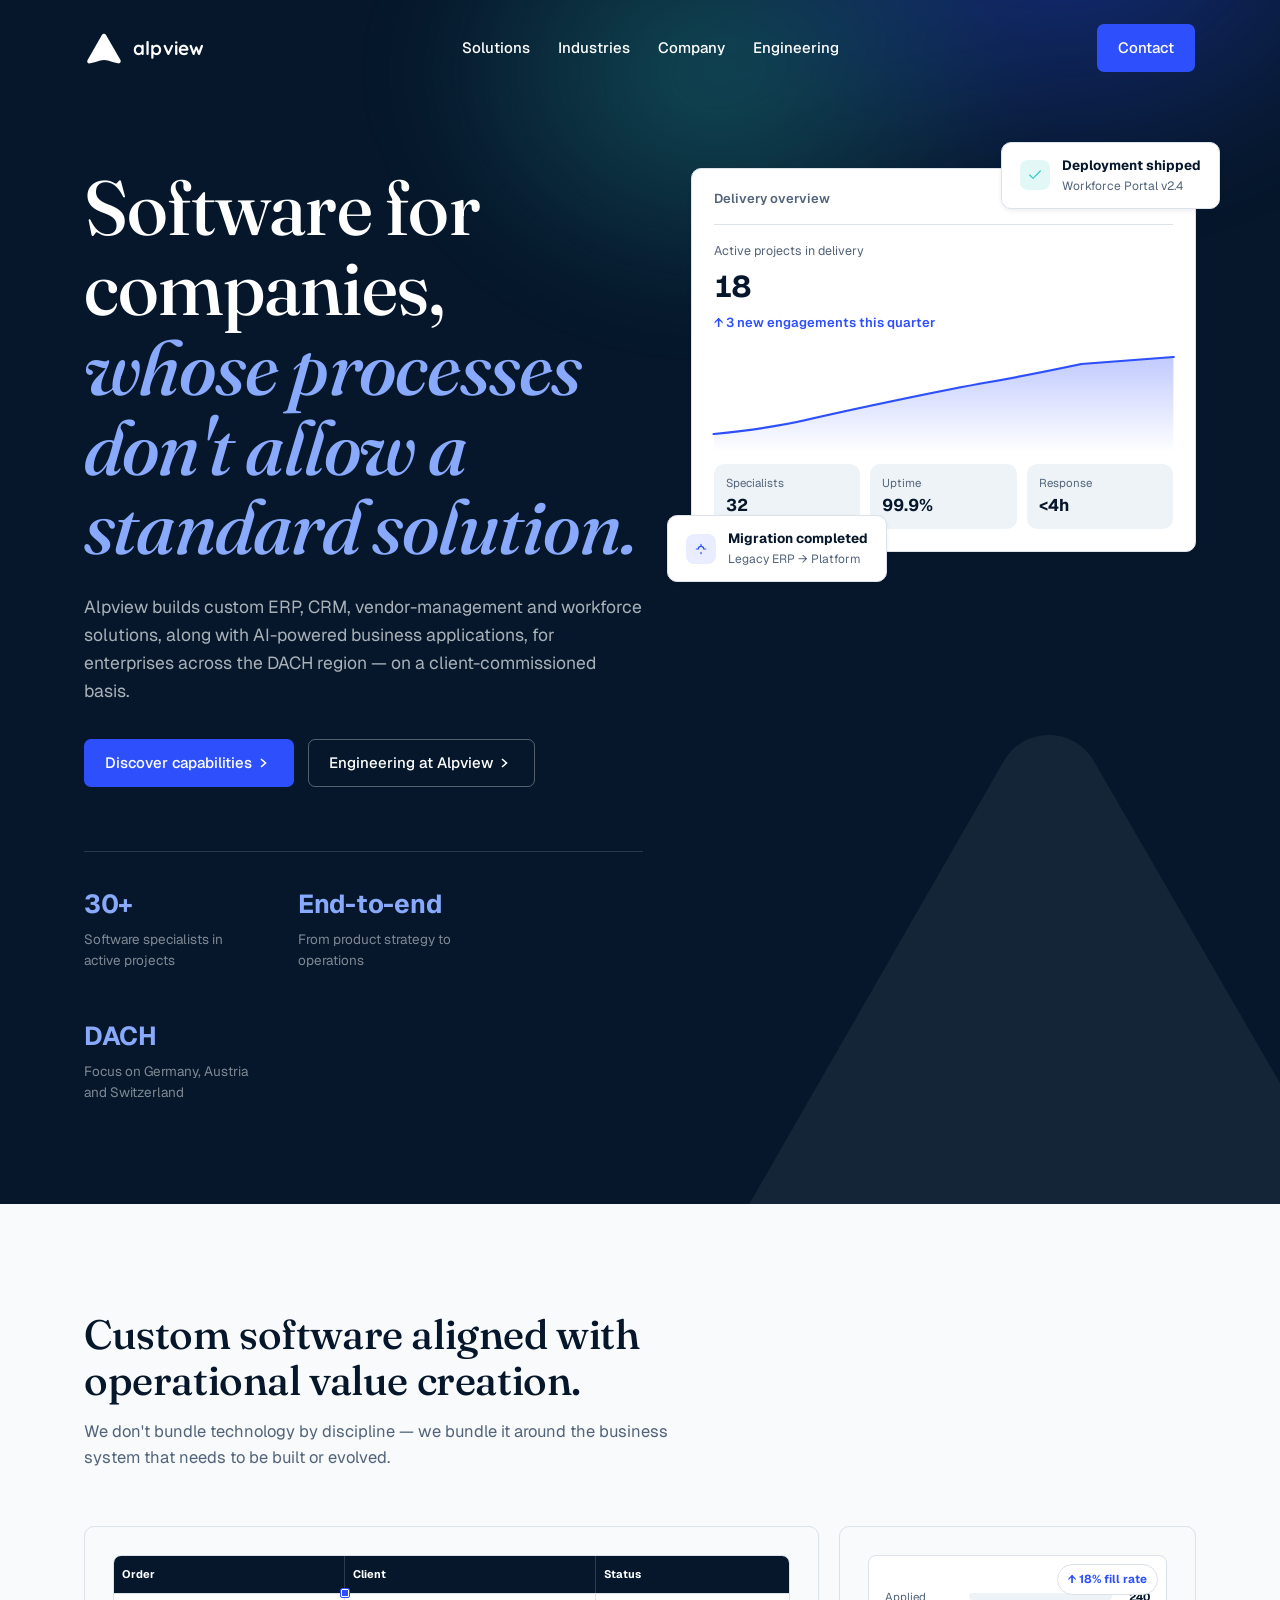
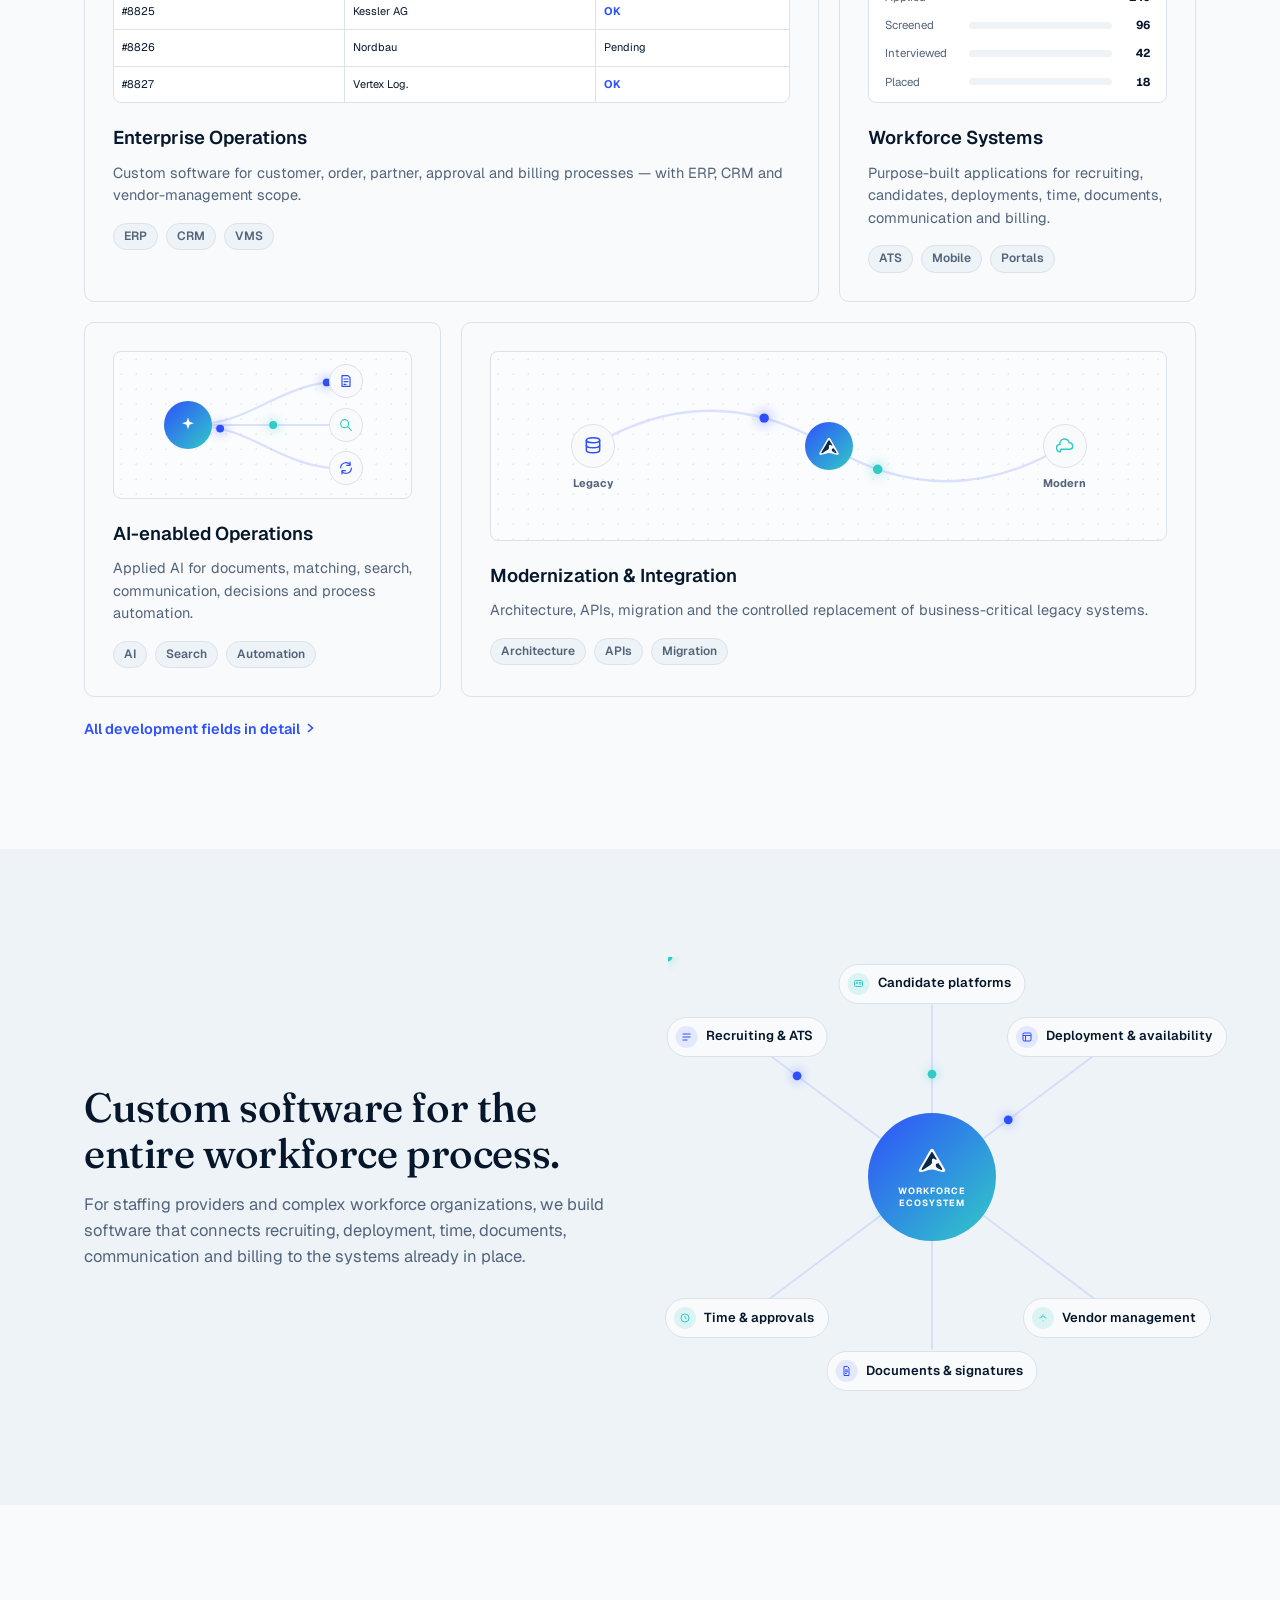
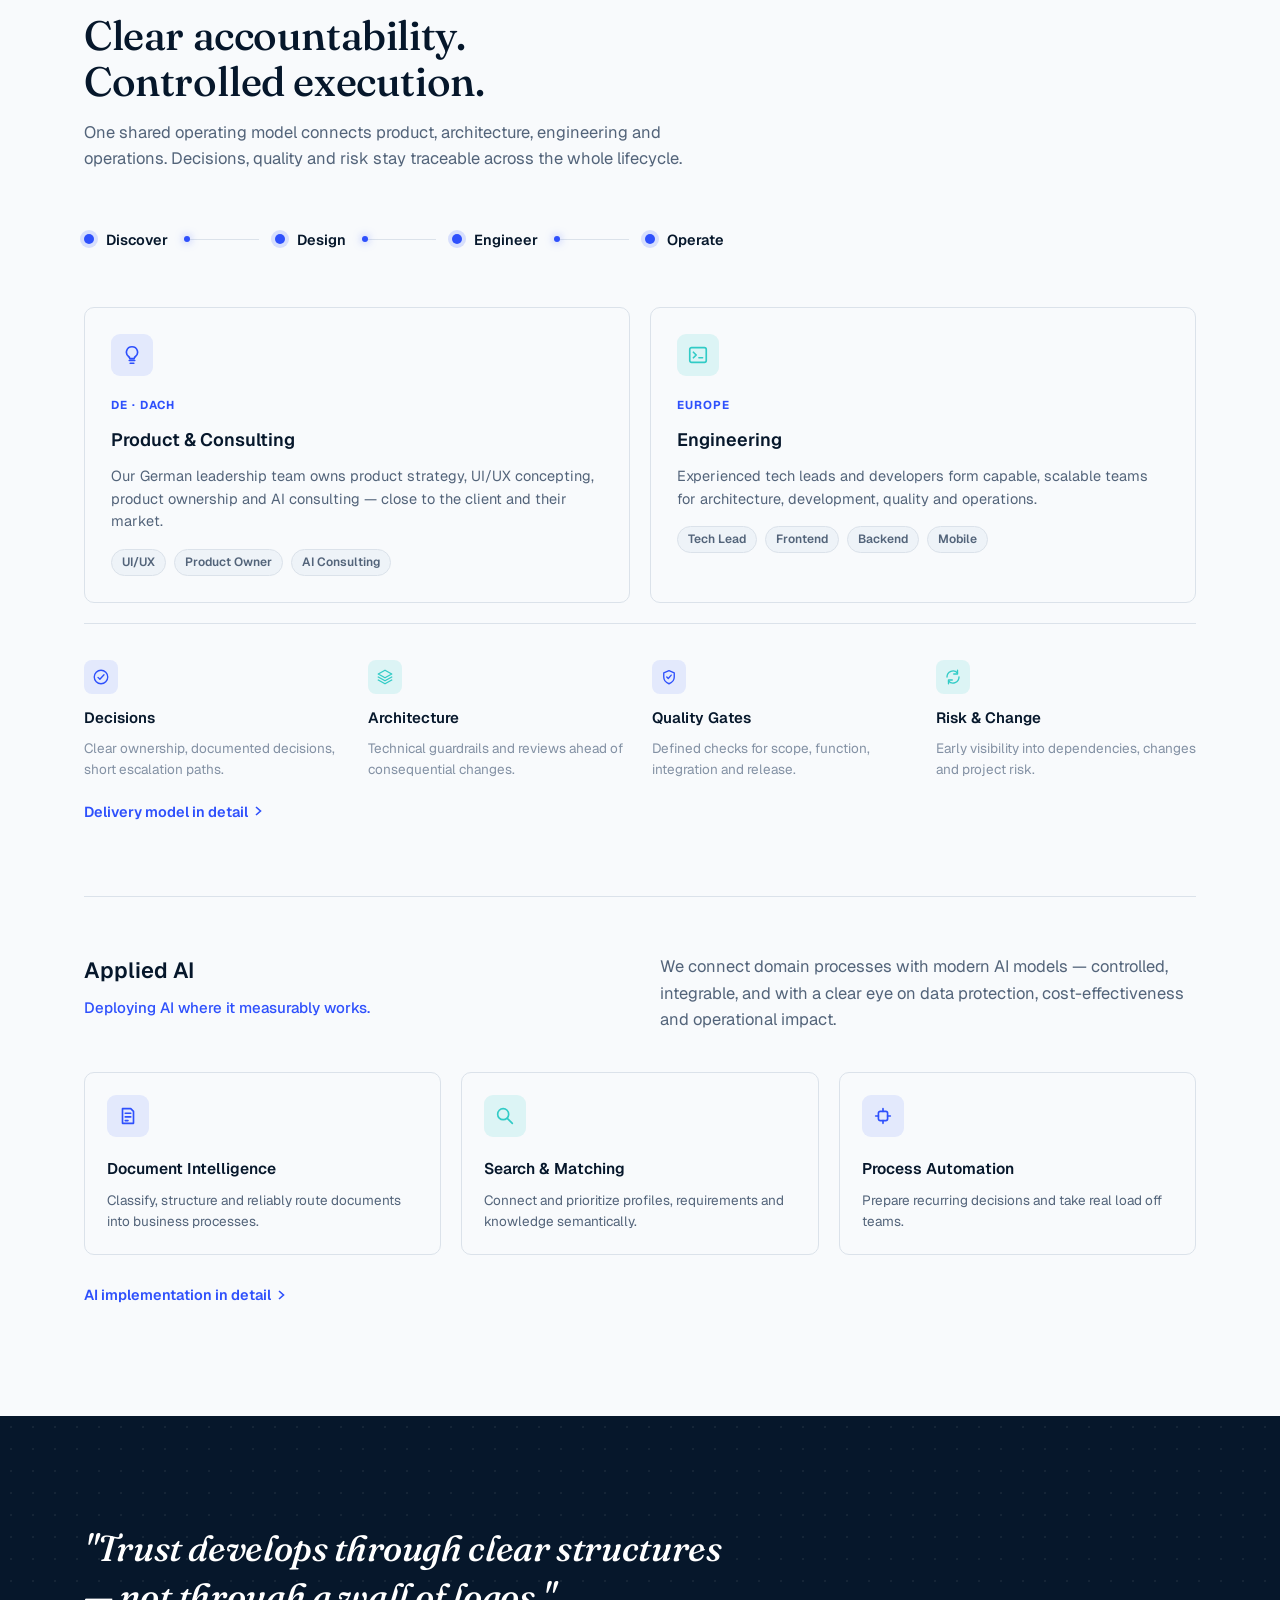
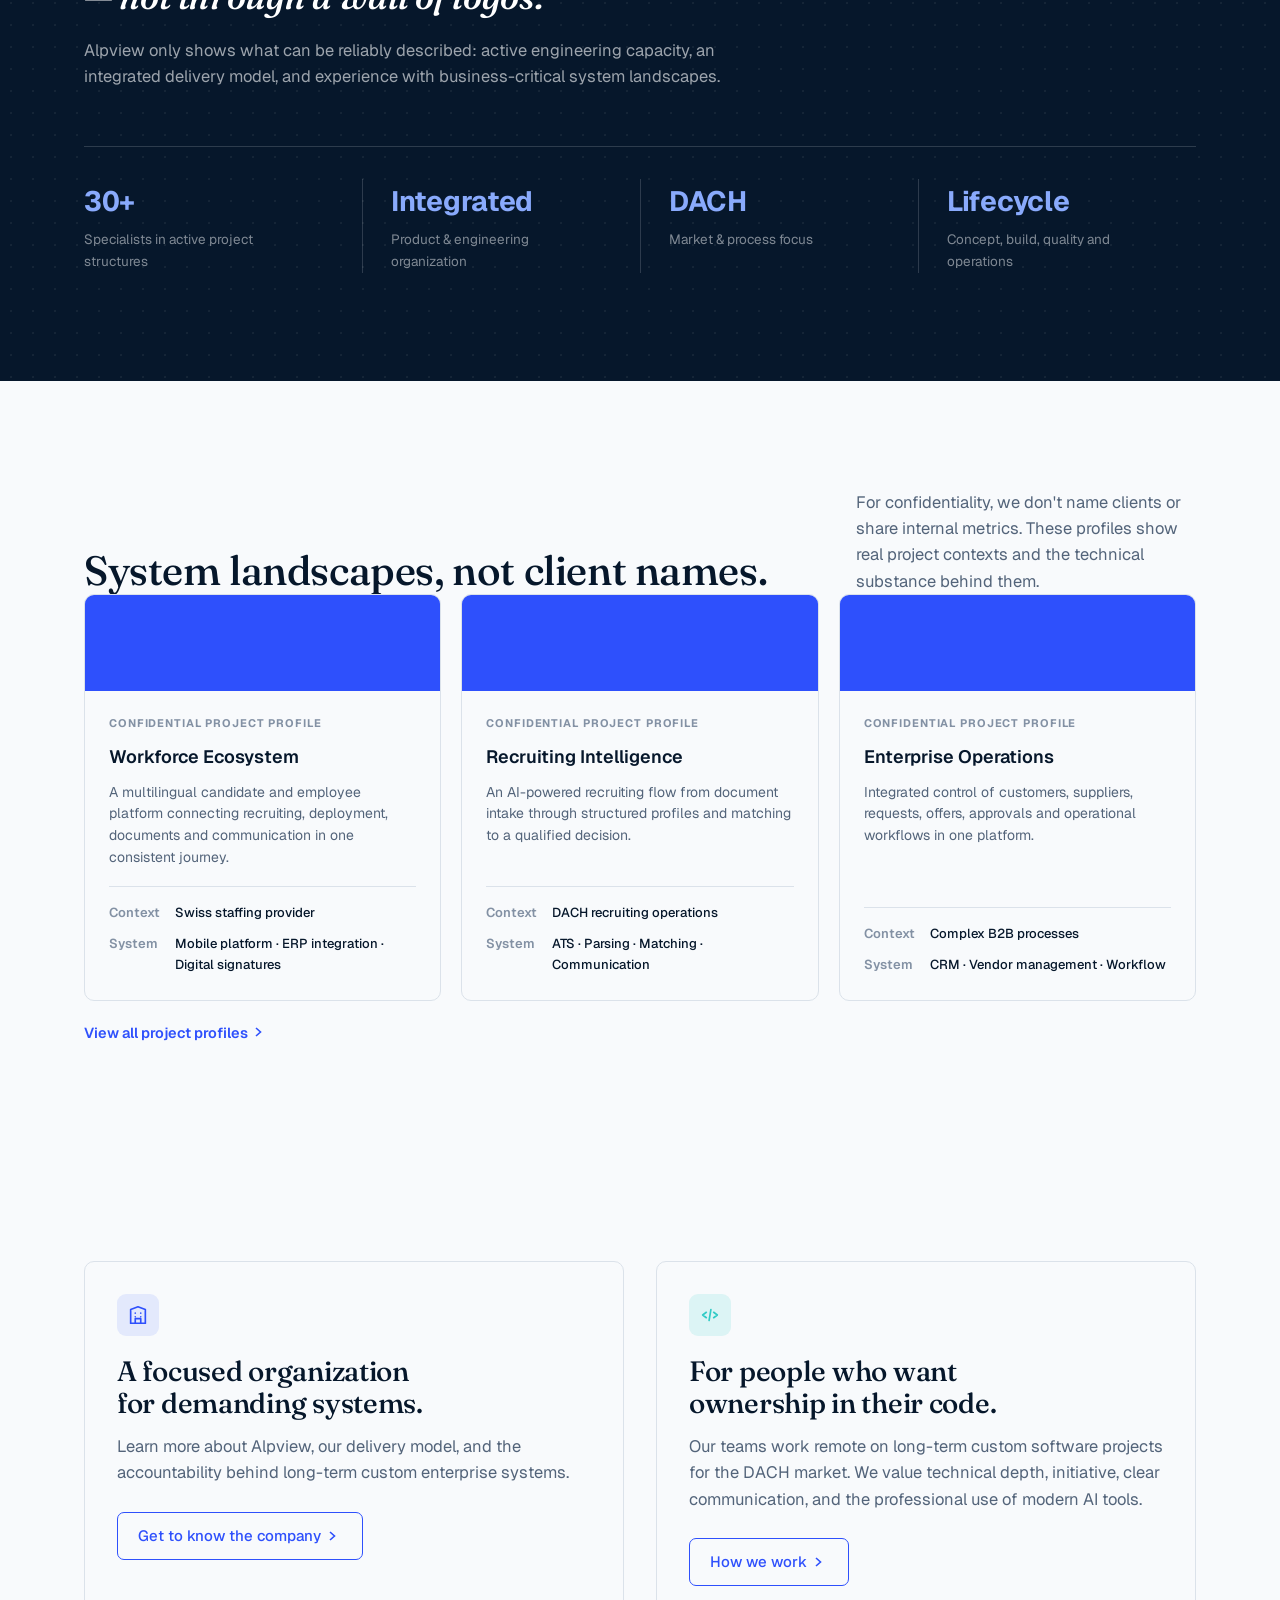
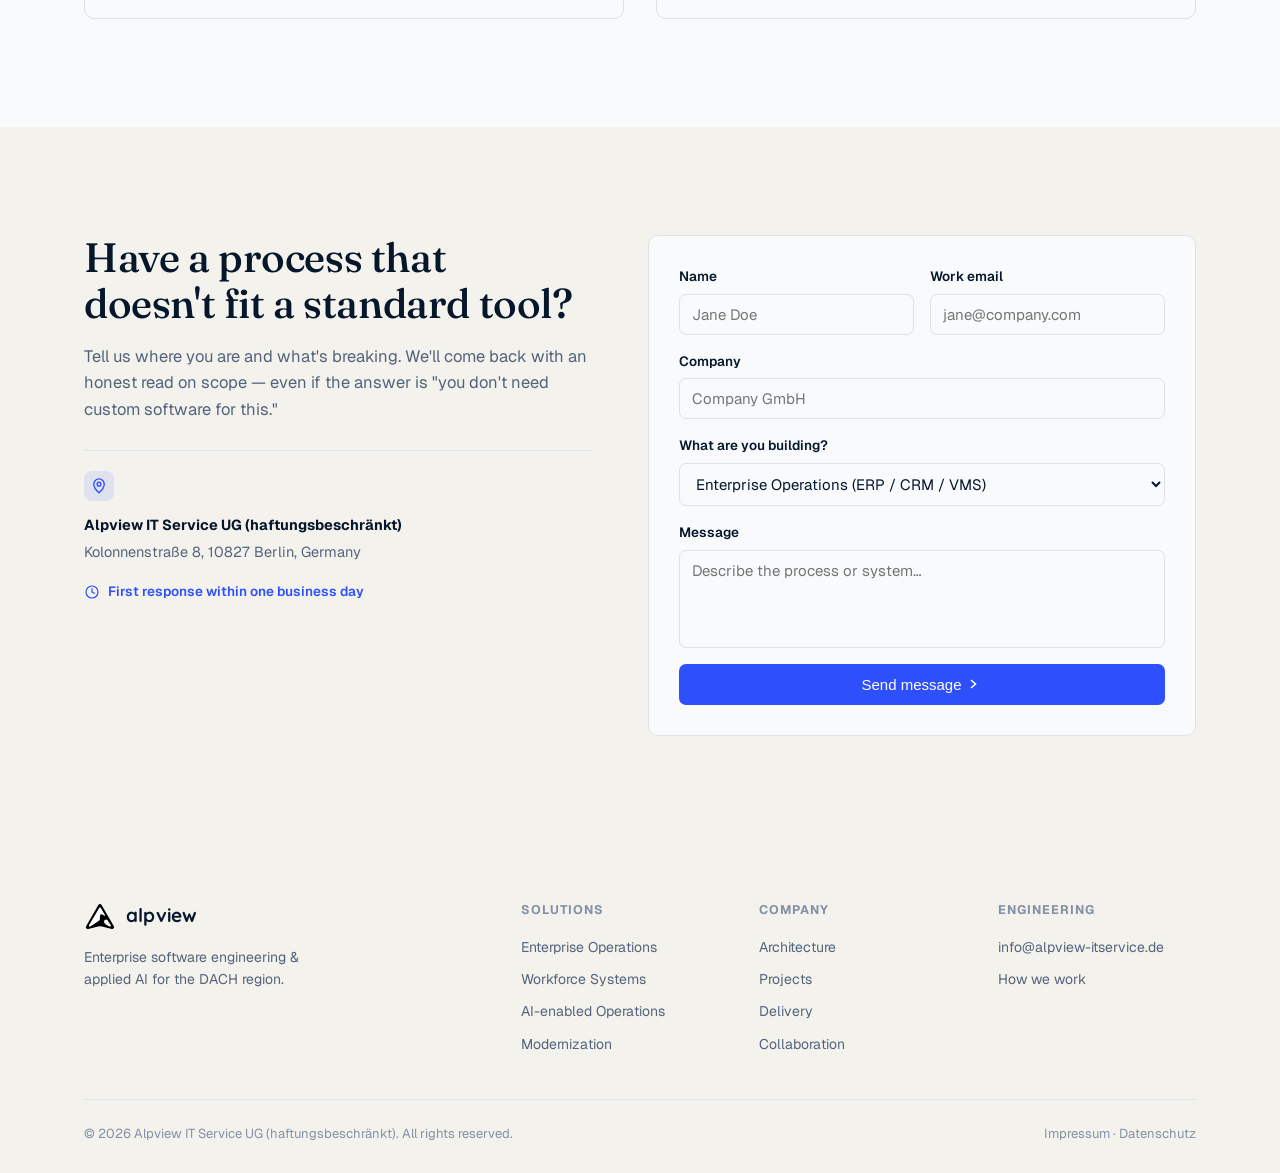
==== commit a873f6bc: "Give the site an actual visual identity: dark hero/proof bookends, display serif, brand watermark Sm" ====
--- a/index.html
+++ b/index.html
@@ -7,7 +7,7 @@
 <meta name="description" content="Alpview builds custom ERP, CRM, vendor-management and workforce solutions, plus AI-powered business applications, for enterprises across the DACH region.">
 <link rel="preconnect" href="https://fonts.googleapis.com">
 <link rel="preconnect" href="https://fonts.gstatic.com" crossorigin>
-<link href="https://fonts.googleapis.com/css2?family=Geist:wght@400;500;600;700;800&family=Quicksand:wght@600;700&display=swap" rel="stylesheet">
+<link href="https://fonts.googleapis.com/css2?family=Geist:wght@400;500;600;700;800&family=Quicksand:wght@600;700&family=Fraunces:ital,opsz,wght@0,9..144,500;0,9..144,600;1,9..144,500&display=swap" rel="stylesheet">
 <link rel="stylesheet" href="css/style.css">
 <link rel="icon" href="assets/favicon.svg" type="image/svg+xml">
 </head>
@@ -57,6 +57,9 @@
 <!-- ======= HERO ======= -->
 <section class="hero" id="top">
   <div class="hero-glow" aria-hidden="true"></div>
+  <svg class="hero-mark" viewBox="0 0 869 754" fill="none" aria-hidden="true">
+    <path d="M111.997 727.889C69.4285 737.813 35.5151 692.186 57.2902 654.286L389.982 75.2334C409.175 41.828 457.347 41.7659 476.625 75.1217L811.006 653.66C832.946 691.62 798.893 737.428 756.224 727.341C721.425 719.115 684.159 710.306 653.25 703C568.994 683.083 524.077 652.266 437.5 652C349.782 651.73 304.177 683.083 218.75 703C186.715 710.469 147.946 719.508 111.997 727.889Z" fill="#fff"/>
+  </svg>
   <div class="container hero-inner">
     <div class="hero-copy">
       <h1>Software for companies,<br><span class="highlight">whose processes don't allow a standard solution.</span></h1>
--- a/css/style.css
+++ b/css/style.css
@@ -15,6 +15,7 @@
   --border: #dbe2ea;
   --radius: 10px;
   --font: 'Geist', ui-sans-serif, system-ui, -apple-system, 'Segoe UI', sans-serif;
+  --font-serif: 'Fraunces', Georgia, 'Times New Roman', serif;
 }
 
 * { margin: 0; padding: 0; box-sizing: border-box; }
@@ -67,13 +68,18 @@
 .site-header.bar-active .nav { background: rgba(248,250,252,.95); backdrop-filter: blur(12px); border-color: var(--border); }
 .logo { display: flex; align-items: center; gap: 10px; }
 .logo-mark { width: 38px; height: 38px; }
-.logo-word { font-family: 'Quicksand', var(--font); font-weight: 700; font-size: 19px; letter-spacing: .01em; text-transform: lowercase; color: var(--ink); }
+.site-header .logo-mark { filter: brightness(0) invert(1); transition: filter .25s ease; }
+.site-header.bar-active .logo-mark { filter: none; }
+.logo-word { font-family: 'Quicksand', var(--font); font-weight: 700; font-size: 19px; letter-spacing: .01em; text-transform: lowercase; color: #fff; transition: color .25s ease; }
+.site-header.bar-active .logo-word { color: var(--ink); }
 .nav-links { display: flex; gap: 28px; }
-.nav-links a { font-weight: 500; font-size: 15px; color: var(--ink); transition: color .2s ease; }
+.nav-links a { font-weight: 500; font-size: 15px; color: #fff; transition: color .2s ease; }
+.site-header.bar-active .nav-links a { color: var(--ink); }
 .nav-links:hover a { color: var(--muted); }
 .nav-links a:hover { color: var(--brand); }
 .nav-burger { display: none; flex-direction: column; gap: 5px; background: none; border: none; cursor: pointer; padding: 8px; }
-.nav-burger span { width: 22px; height: 2px; background: var(--ink); border-radius: 2px; }
+.nav-burger span { width: 22px; height: 2px; background: #fff; border-radius: 2px; transition: background .25s ease; }
+.site-header.bar-active .nav-burger span { background: var(--ink); }
 .mobile-menu { display: none; flex-direction: column; gap: 18px; margin-top: 8px; padding: 16px 20px 24px; background: var(--white); border: 1px solid var(--border); border-radius: var(--radius); box-shadow: 0 16px 32px -12px rgba(6,23,43,.16); }
 .mobile-menu.open { display: flex; }
 .mobile-menu a { font-weight: 600; color: var(--ink); }
@@ -111,7 +117,7 @@
 .section { padding: 108px 0; }
 .section-tint { background: var(--cream); }
 .section-light { background: var(--white); }
-h2 { font-size: clamp(28px, 3.2vw, 40px); line-height: 1.15; letter-spacing: -0.015em; font-weight: 600; text-wrap: balance; }
+h2 { font-family: var(--font-serif); font-size: clamp(28px, 3.2vw, 42px); line-height: 1.12; letter-spacing: -0.01em; font-weight: 500; text-wrap: balance; }
 .lede { color: var(--ink-soft); font-size: 16.5px; line-height: 1.6; max-width: 640px; }
 .section-heading { max-width: 700px; margin-bottom: 56px; }
 .split-heading { display: grid; grid-template-columns: 1fr 340px; gap: 40px; align-items: end; max-width: none; }
@@ -119,24 +125,33 @@
 .link-arrow { display: inline-flex; align-items: center; gap: 6px; font-weight: 600; font-size: 14.5px; color: var(--brand); margin-top: 20px; }
 
 /* ---------- Hero ---------- */
-.hero { position: relative; padding: 168px 0 100px; background: var(--white); overflow: hidden; }
+.hero { position: relative; padding: 168px 0 100px; background: var(--ink); overflow: hidden; }
 .hero-glow {
   position: absolute; inset: -10% -10% auto -10%; height: 640px; z-index: 0; pointer-events: none;
   background:
-    radial-gradient(560px 420px at 78% 8%, rgba(46,80,252,.16), transparent 65%),
-    radial-gradient(460px 360px at 55% 30%, rgba(49,203,198,.14), transparent 68%);
+    radial-gradient(560px 420px at 78% 8%, rgba(46,80,252,.38), transparent 65%),
+    radial-gradient(460px 360px at 55% 30%, rgba(49,203,198,.28), transparent 68%);
   filter: blur(40px);
+}
+.hero-mark {
+  position: absolute; z-index: 0; pointer-events: none; opacity: .06;
+  width: 900px; height: auto; right: -220px; bottom: -260px;
 }
 .hero-inner { position: relative; z-index: 1; display: grid; grid-template-columns: 1.05fr .95fr; gap: 48px; align-items: start; }
 @media (max-width: 980px) { .hero-inner { grid-template-columns: 1fr; } }
-.hero h1 { font-size: clamp(34px, 4.6vw, 54px); line-height: 1.14; letter-spacing: -0.02em; font-weight: 600; color: var(--ink); text-wrap: balance; }
-.hero h1 .highlight { color: var(--brand-light); }
-.hero-sub { margin: 22px 0 34px; font-size: 17.5px; line-height: 1.6; color: var(--ink-soft); max-width: 560px; }
+.hero h1 {
+  font-family: var(--font-serif); font-size: clamp(42px, 6vw, 78px); line-height: 1.04;
+  letter-spacing: -0.01em; font-weight: 500; color: #fff; text-wrap: balance;
+}
+.hero h1 .highlight { font-style: italic; color: var(--brand-light); }
+.hero-sub { margin: 26px 0 34px; font-size: 17.5px; line-height: 1.6; color: rgba(248,250,252,.68); max-width: 560px; }
 .hero-actions { display: flex; gap: 14px; flex-wrap: wrap; margin-bottom: 64px; }
-.hero-stats { display: flex; gap: 44px; flex-wrap: wrap; padding-top: 32px; border-top: 1px solid var(--border); }
-.hero-stat-value { font-size: 26px; font-weight: 700; letter-spacing: -0.01em; transition: color .2s ease; }
+.hero .btn-outline { border-color: rgba(248,250,252,.32); color: #fff; }
+.hero .btn-outline:hover { background: #fff; color: var(--ink); border-color: #fff; }
+.hero-stats { display: flex; gap: 44px; flex-wrap: wrap; padding-top: 32px; border-top: 1px solid rgba(248,250,252,.14); }
+.hero-stat-value { font-size: 26px; font-weight: 700; letter-spacing: -0.01em; color: var(--brand-light); transition: color .2s ease; }
 .hero-stat:hover .hero-stat-value { color: var(--cyan); }
-.hero-stat-label { font-size: 13.5px; color: var(--muted); margin-top: 3px; max-width: 170px; }
+.hero-stat-label { font-size: 13.5px; color: rgba(248,250,252,.5); margin-top: 3px; max-width: 170px; }
 
 /* Hero delivery-dashboard visual */
 .hero-visual { position: relative; }
@@ -371,14 +386,19 @@
 .ai-item p { font-size: 13.5px; color: var(--ink-soft); line-height: 1.55; }
 
 /* ---------- Proof (quote + stats) ---------- */
-#proof { background-image: radial-gradient(rgba(6,23,43,.05) 1px, transparent 1px); background-size: 22px 22px; }
+#proof {
+  background-color: var(--ink);
+  background-image: radial-gradient(rgba(248,250,252,.06) 1px, transparent 1px);
+  background-size: 22px 22px;
+}
 .proof-quote { max-width: 680px; margin-bottom: 56px; }
-.proof-quote h2 { font-size: clamp(24px, 2.8vw, 34px); font-weight: 500; line-height: 1.35; }
-.proof-stats { display: grid; grid-template-columns: repeat(4, 1fr); gap: 0; border-top: 1px solid var(--border); padding-top: 32px; }
-.proof-stats .stat + .stat { border-left: 1px solid var(--border); padding-left: 28px; }
-.stat-value { font-size: 28px; font-weight: 700; letter-spacing: -0.01em; font-variant-numeric: tabular-nums; transition: color .2s ease; }
+.proof-quote h2 { font-size: clamp(26px, 2.9vw, 36px); font-style: italic; font-weight: 500; line-height: 1.35; color: #fff; }
+.proof-quote .lede { color: rgba(248,250,252,.62); }
+.proof-stats { display: grid; grid-template-columns: repeat(4, 1fr); gap: 0; border-top: 1px solid rgba(248,250,252,.16); padding-top: 32px; }
+.proof-stats .stat + .stat { border-left: 1px solid rgba(248,250,252,.16); padding-left: 28px; }
+.stat-value { font-size: 28px; font-weight: 700; letter-spacing: -0.01em; font-variant-numeric: tabular-nums; color: var(--brand-light); transition: color .2s ease; }
 .stat:hover .stat-value { color: var(--cyan); }
-.stat-label { font-size: 13.5px; color: var(--muted); margin-top: 6px; max-width: 180px; }
+.stat-label { font-size: 13.5px; color: rgba(248,250,252,.5); margin-top: 6px; max-width: 180px; }
 @media (max-width: 800px) { .proof-stats { grid-template-columns: repeat(2, 1fr); row-gap: 28px; } .proof-stats .stat:nth-child(3) { border-left: none; padding-left: 0; } }
 @media (max-width: 480px) { .proof-stats { grid-template-columns: 1fr; } .proof-stats .stat { border-left: none !important; padding-left: 0 !important; } }
 
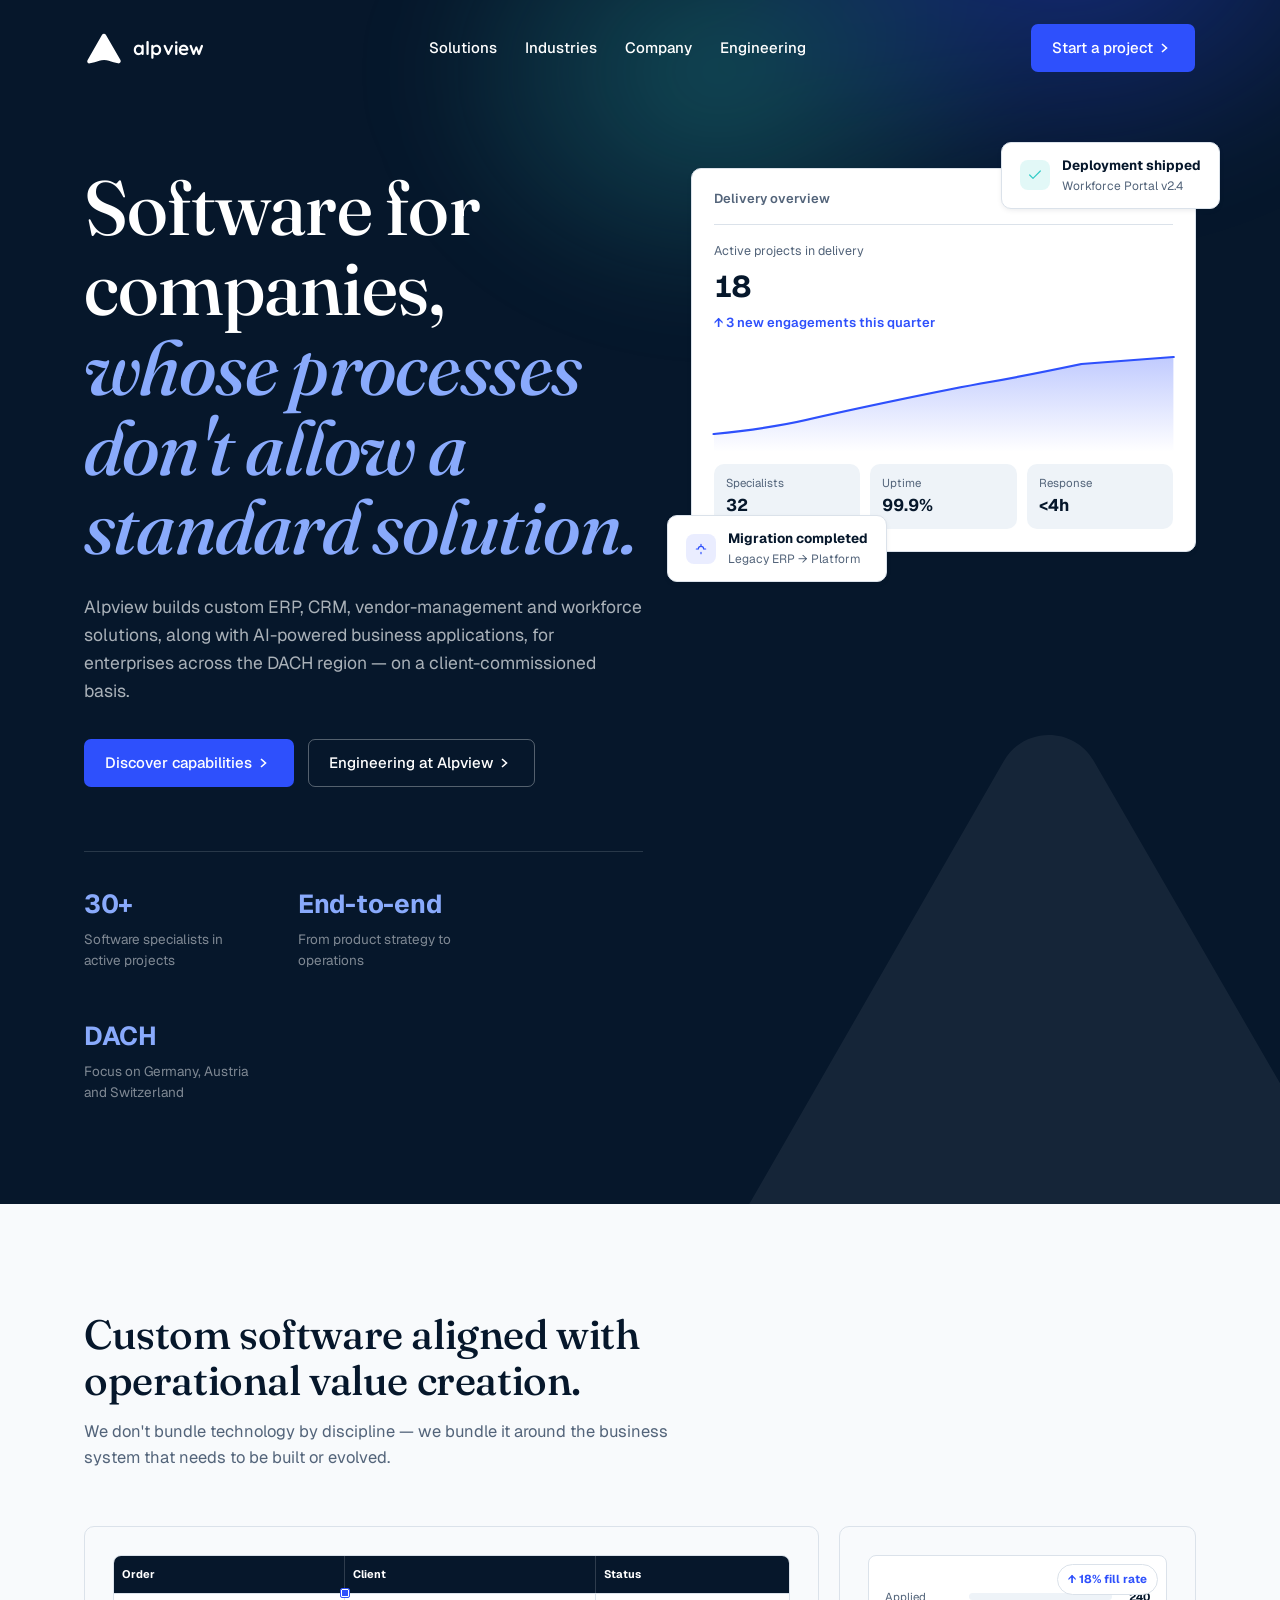
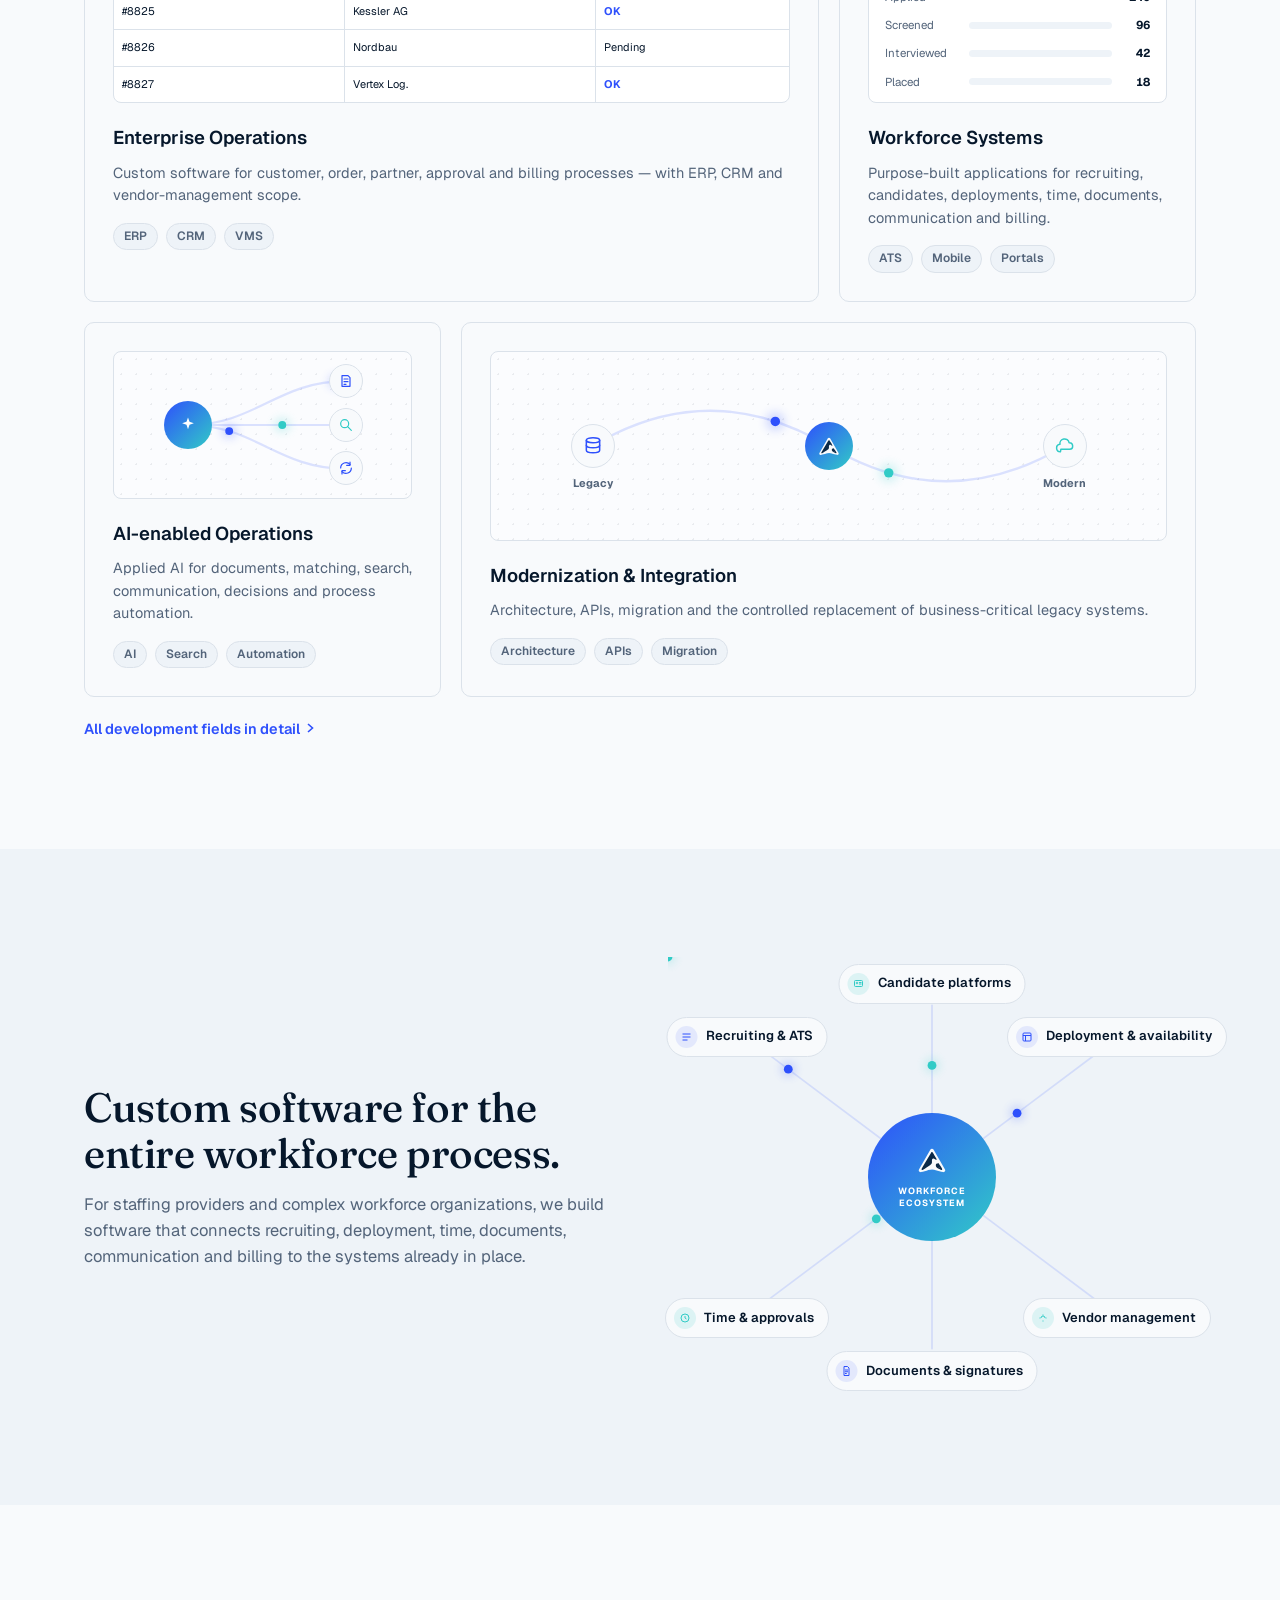
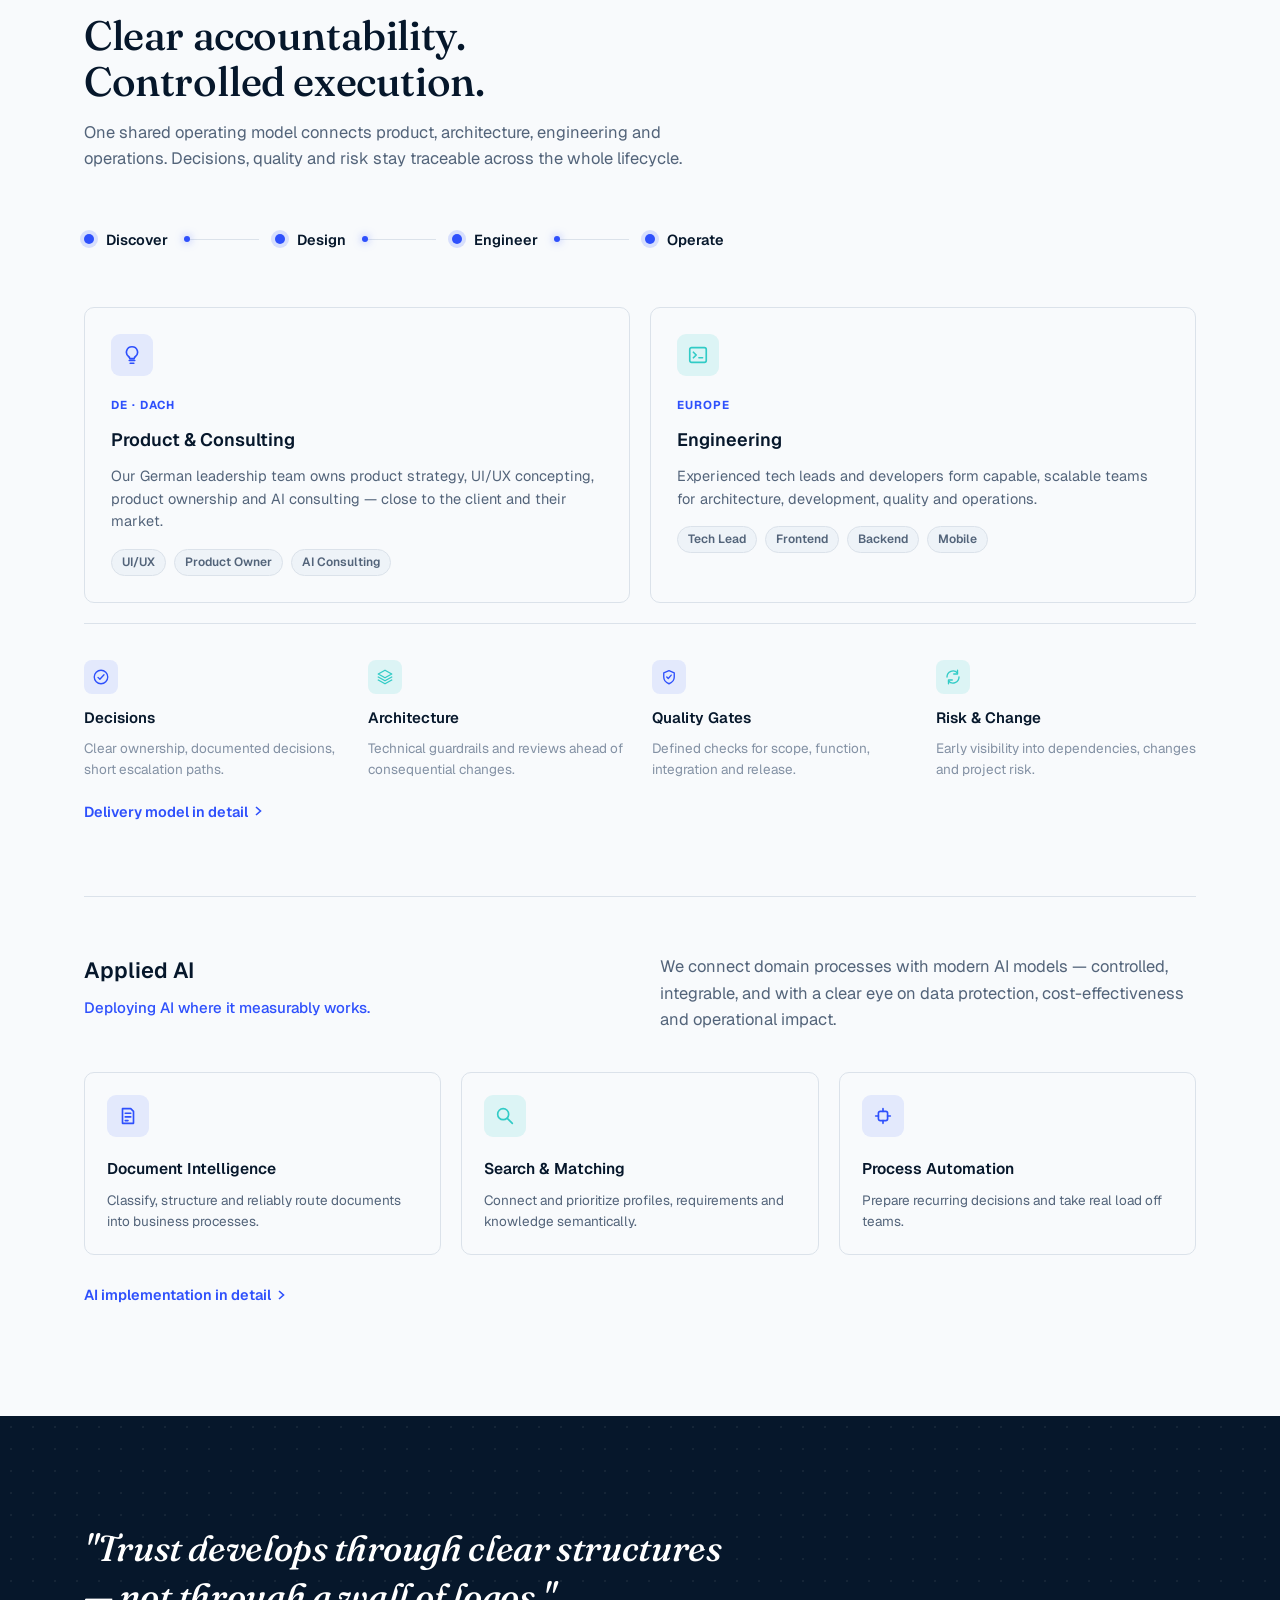
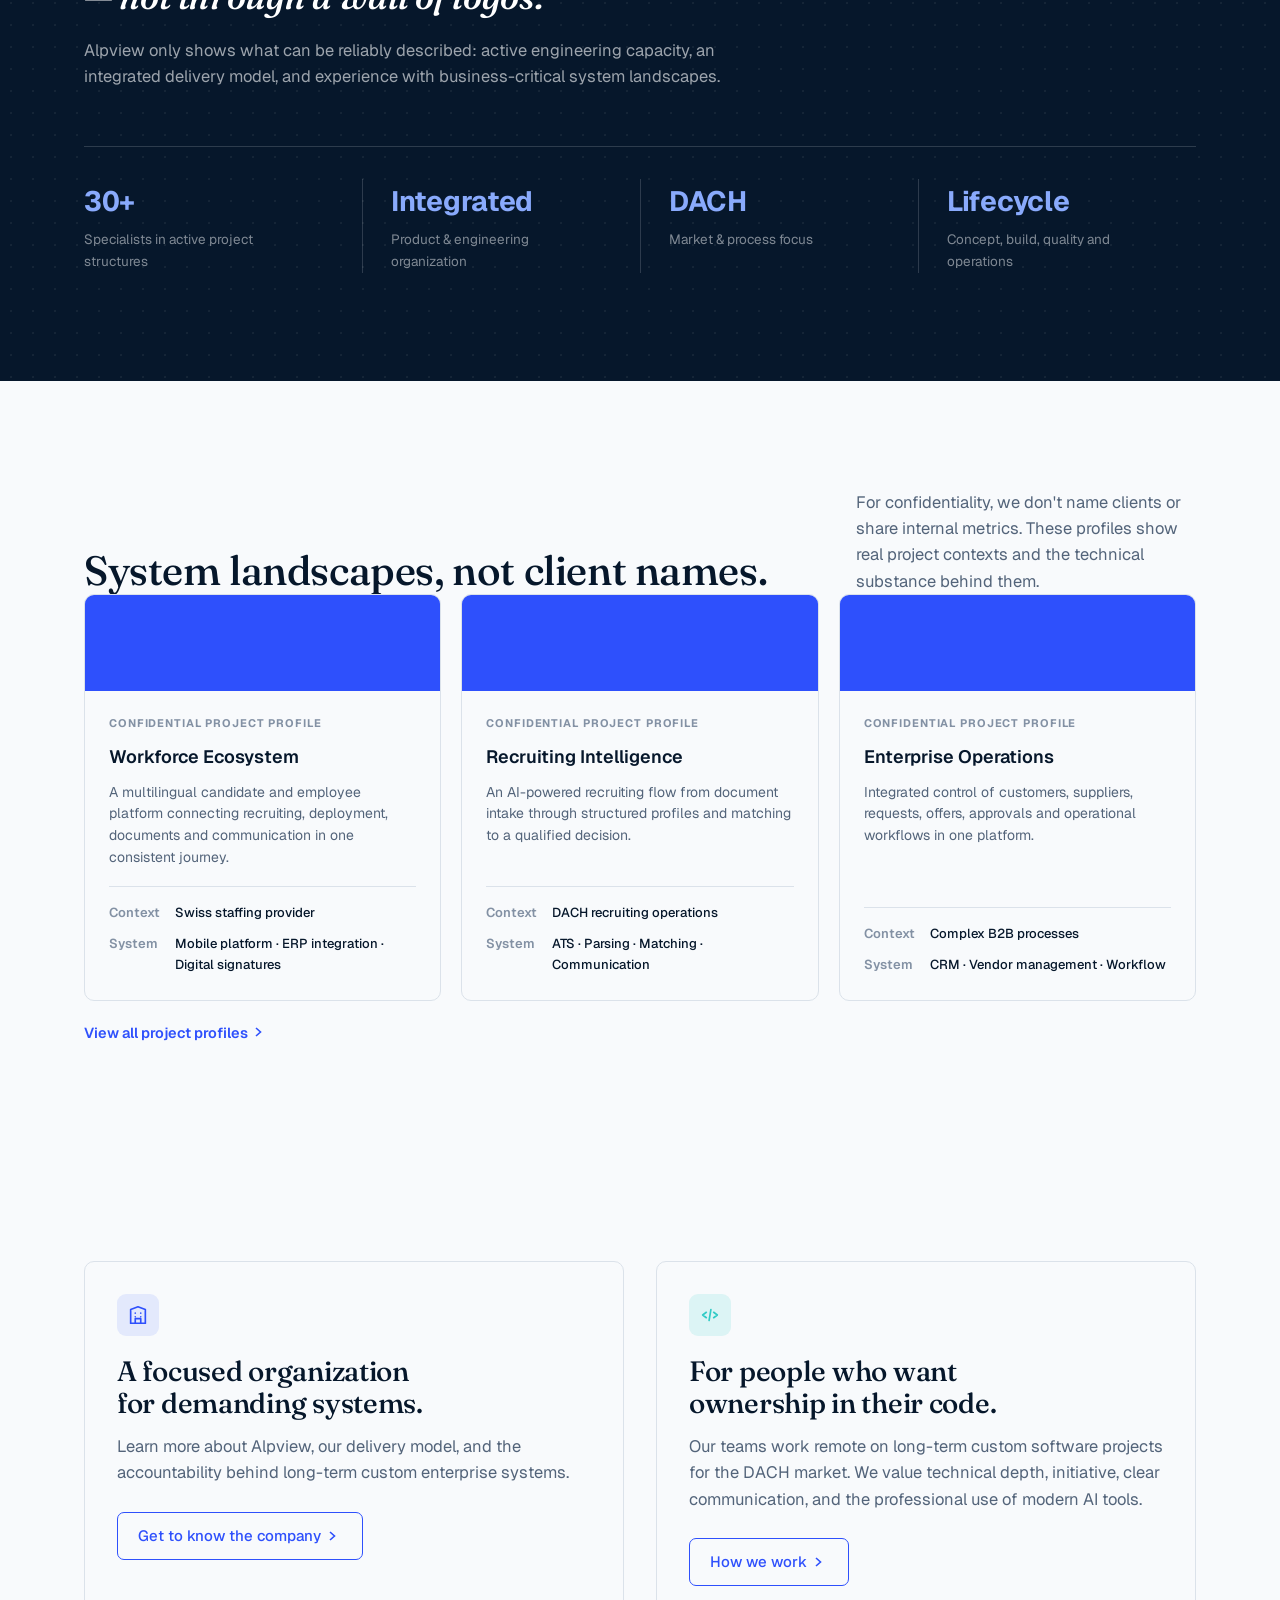
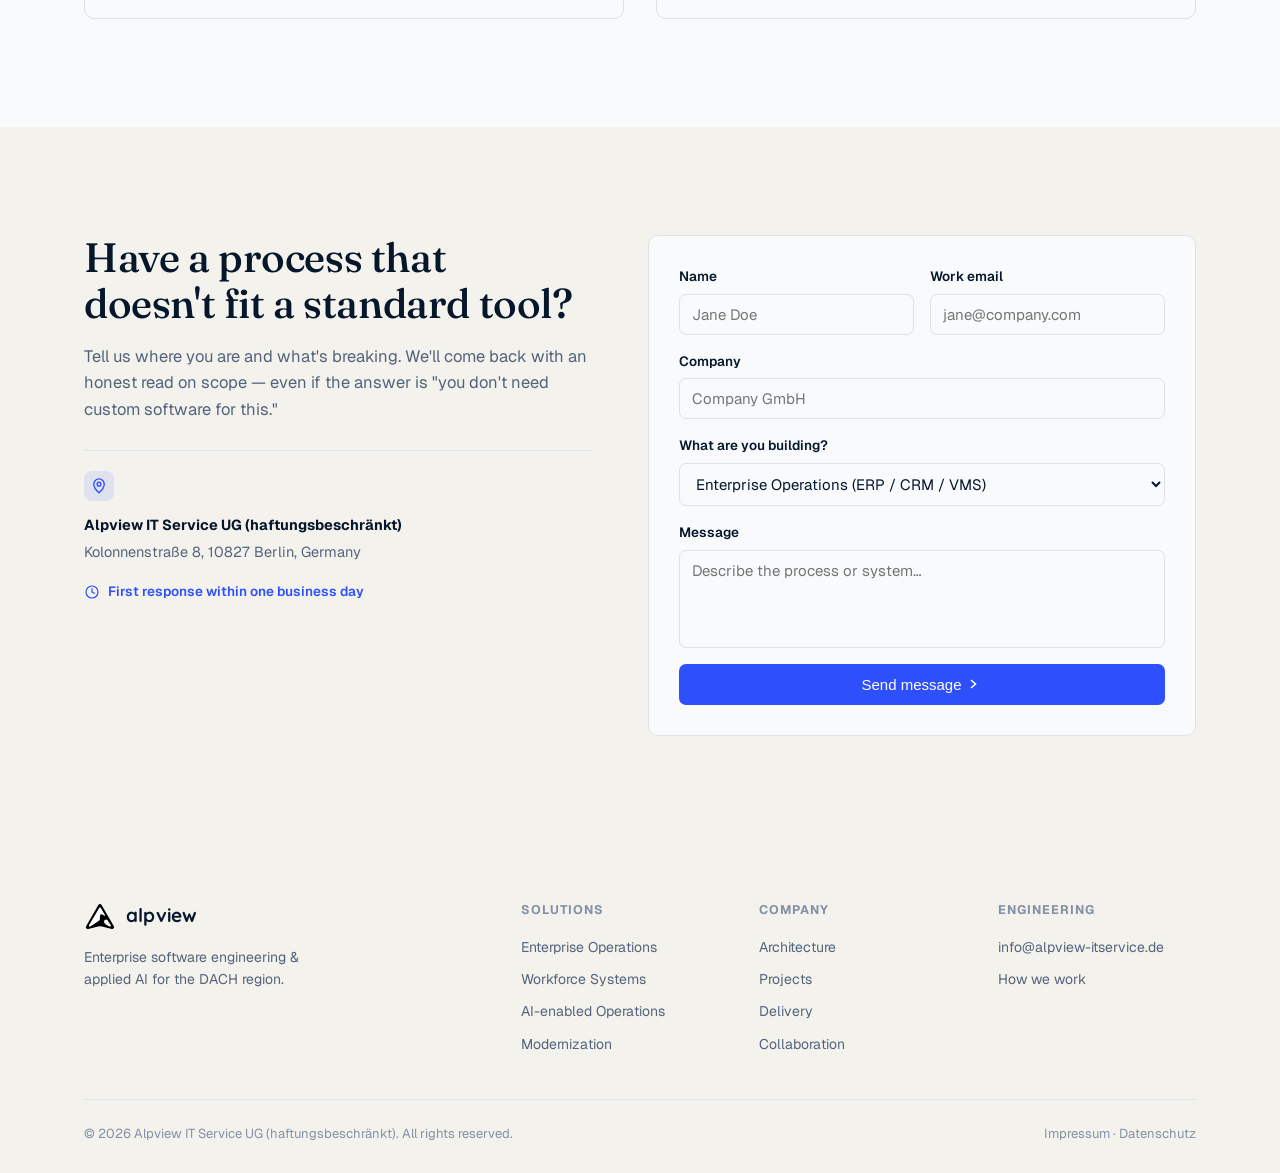
==== commit e2796070: "Header: "Start a project" CTA with arrow, recolor logo detail on hover - Contact button in the heade" ====
--- a/index.html
+++ b/index.html
@@ -17,7 +17,13 @@
 <header class="site-header" id="siteHeader">
   <nav class="nav container">
     <a href="#top" class="logo" aria-label="Alpview home">
-      <img class="logo-mark" src="assets/alpview-logo.svg" alt="" aria-hidden="true">
+      <svg class="logo-mark logo-svg" viewBox="0 0 869 754" aria-hidden="true">
+        <path class="logo-outer" d="M111.997 727.889C69.4285 737.813 35.5151 692.186 57.2902 654.286L389.982 75.2334C409.175 41.828 457.347 41.7659 476.625 75.1217L811.006 653.66C832.946 691.62 798.893 737.428 756.224 727.341C721.425 719.115 684.159 710.306 653.25 703C568.994 683.083 524.077 652.266 437.5 652C349.782 651.73 304.177 683.083 218.75 703C186.715 710.469 147.946 719.508 111.997 727.889Z"/>
+        <path class="logo-inner" d="M429.678 148.237C452.91 145.227 463.654 171.542 473.706 188.514L506.089 243.638C523.636 273.312 541.877 302.385 558.828 332.611C563.634 341.195 578.402 362.266 565.81 371.509C562.047 374.274 555.505 373.093 551.146 371.21C520.537 357.974 490.098 316.325 453.774 337.861C426.977 354.33 433.954 397.26 432.985 423.897C432.435 437.145 434.174 452.613 431.459 465.575C423.837 501.954 382.273 523.293 353.854 542.337L254.367 607.904C235.814 618.44 217.383 633.594 199.068 644.782C183.063 654.56 161.988 677.041 142.536 664.905C129.195 656.581 127.471 641.367 134.771 628.048C144.755 609.831 155.816 592.225 166.459 574.349L218.262 485.681L404.429 170.944C412.494 157.258 414.09 152.259 429.678 148.237Z"/>
+        <path class="logo-inner" d="M695.002 574.001L607 609C605.384 587.725 599.647 566.391 597.34 545.054C595.323 526.406 583.979 497.756 603.253 485.338C616.472 476.823 630.968 481.753 639.901 494.036C652.119 510.836 663.325 528.351 674.953 545.602L695.002 574.001Z"/>
+        <path class="logo-inner" d="M694.916 574C694.916 574 606.008 593 607.008 607.554C608.008 622.109 643.992 633.245 662.307 644.433C678.312 654.211 699.387 676.691 718.839 664.555C732.18 656.231 733.904 641.017 726.604 627.699C716.62 609.482 705.559 591.875 694.916 574Z"/>
+        <path class="logo-inner" d="M620 622C620 622 567.212 592.634 556 569.001C551.47 559.454 548.636 553.442 547 543.002C544.974 530.077 545.061 520.808 549.501 508.502C553.198 498.252 556.888 491.975 566.001 486.002C573.807 480.885 579.749 479.245 589 478.001C602.388 476.201 625.5 479.999 634 488.5L620 622Z"/>
+      </svg>
       <span class="logo-word">Alpview</span>
     </a>
     <ul class="nav-links">
@@ -27,7 +33,7 @@
       <li><a href="#delivery">Engineering</a></li>
     </ul>
     <div class="nav-cta">
-      <a href="#contact" class="btn btn-primary">Contact</a>
+      <a href="#contact" class="btn btn-primary">Start a project <svg class="arrow" viewBox="0 0 14 12" aria-hidden="true"><path class="arrow-stem" d="M1.5 6H10"/><path class="arrow-head" d="M6.5 2l4.5 4-4.5 4"/></svg></a>
     </div>
     <button class="nav-burger" id="navBurger" aria-label="Menu"><span></span><span></span><span></span></button>
   </nav>
@@ -36,7 +42,7 @@
     <a href="#industry">Industries</a>
     <a href="#next">Company</a>
     <a href="#delivery">Engineering</a>
-    <a href="#contact" class="btn btn-primary">Contact</a>
+    <a href="#contact" class="btn btn-primary">Start a project <svg class="arrow" viewBox="0 0 14 12" aria-hidden="true"><path class="arrow-stem" d="M1.5 6H10"/><path class="arrow-head" d="M6.5 2l4.5 4-4.5 4"/></svg></a>
   </div>
 </header>
 
@@ -50,7 +56,7 @@
     <a href="#industry">Industries</a>
     <a href="#next">Company</a>
     <a href="#delivery">Engineering</a>
-    <a href="#contact" class="btn btn-primary side-tab-contact">Contact</a>
+    <a href="#contact" class="btn btn-primary side-tab-contact">Start a project <svg class="arrow" viewBox="0 0 14 12" aria-hidden="true"><path class="arrow-stem" d="M1.5 6H10"/><path class="arrow-head" d="M6.5 2l4.5 4-4.5 4"/></svg></a>
   </nav>
 </aside>
 
--- a/css/style.css
+++ b/css/style.css
@@ -68,8 +68,11 @@
 .site-header.bar-active .nav { background: rgba(248,250,252,.95); backdrop-filter: blur(12px); border-color: var(--border); }
 .logo { display: flex; align-items: center; gap: 10px; }
 .logo-mark { width: 38px; height: 38px; }
-.site-header .logo-mark { filter: brightness(0) invert(1); transition: filter .25s ease; }
-.site-header.bar-active .logo-mark { filter: none; }
+.logo-svg .logo-outer, .logo-svg .logo-inner { transition: fill .25s ease; }
+.logo-svg .logo-outer { fill: #fff; }
+.logo-svg .logo-inner { fill: #fff; }
+.site-header.bar-active .logo-svg .logo-outer { fill: var(--ink); }
+.site-header.bar-active .logo-svg .logo-inner { fill: var(--brand); }
 .logo-word { font-family: 'Quicksand', var(--font); font-weight: 700; font-size: 19px; letter-spacing: .01em; text-transform: lowercase; color: #fff; transition: color .25s ease; }
 .site-header.bar-active .logo-word { color: var(--ink); }
 .nav-links { display: flex; gap: 28px; }
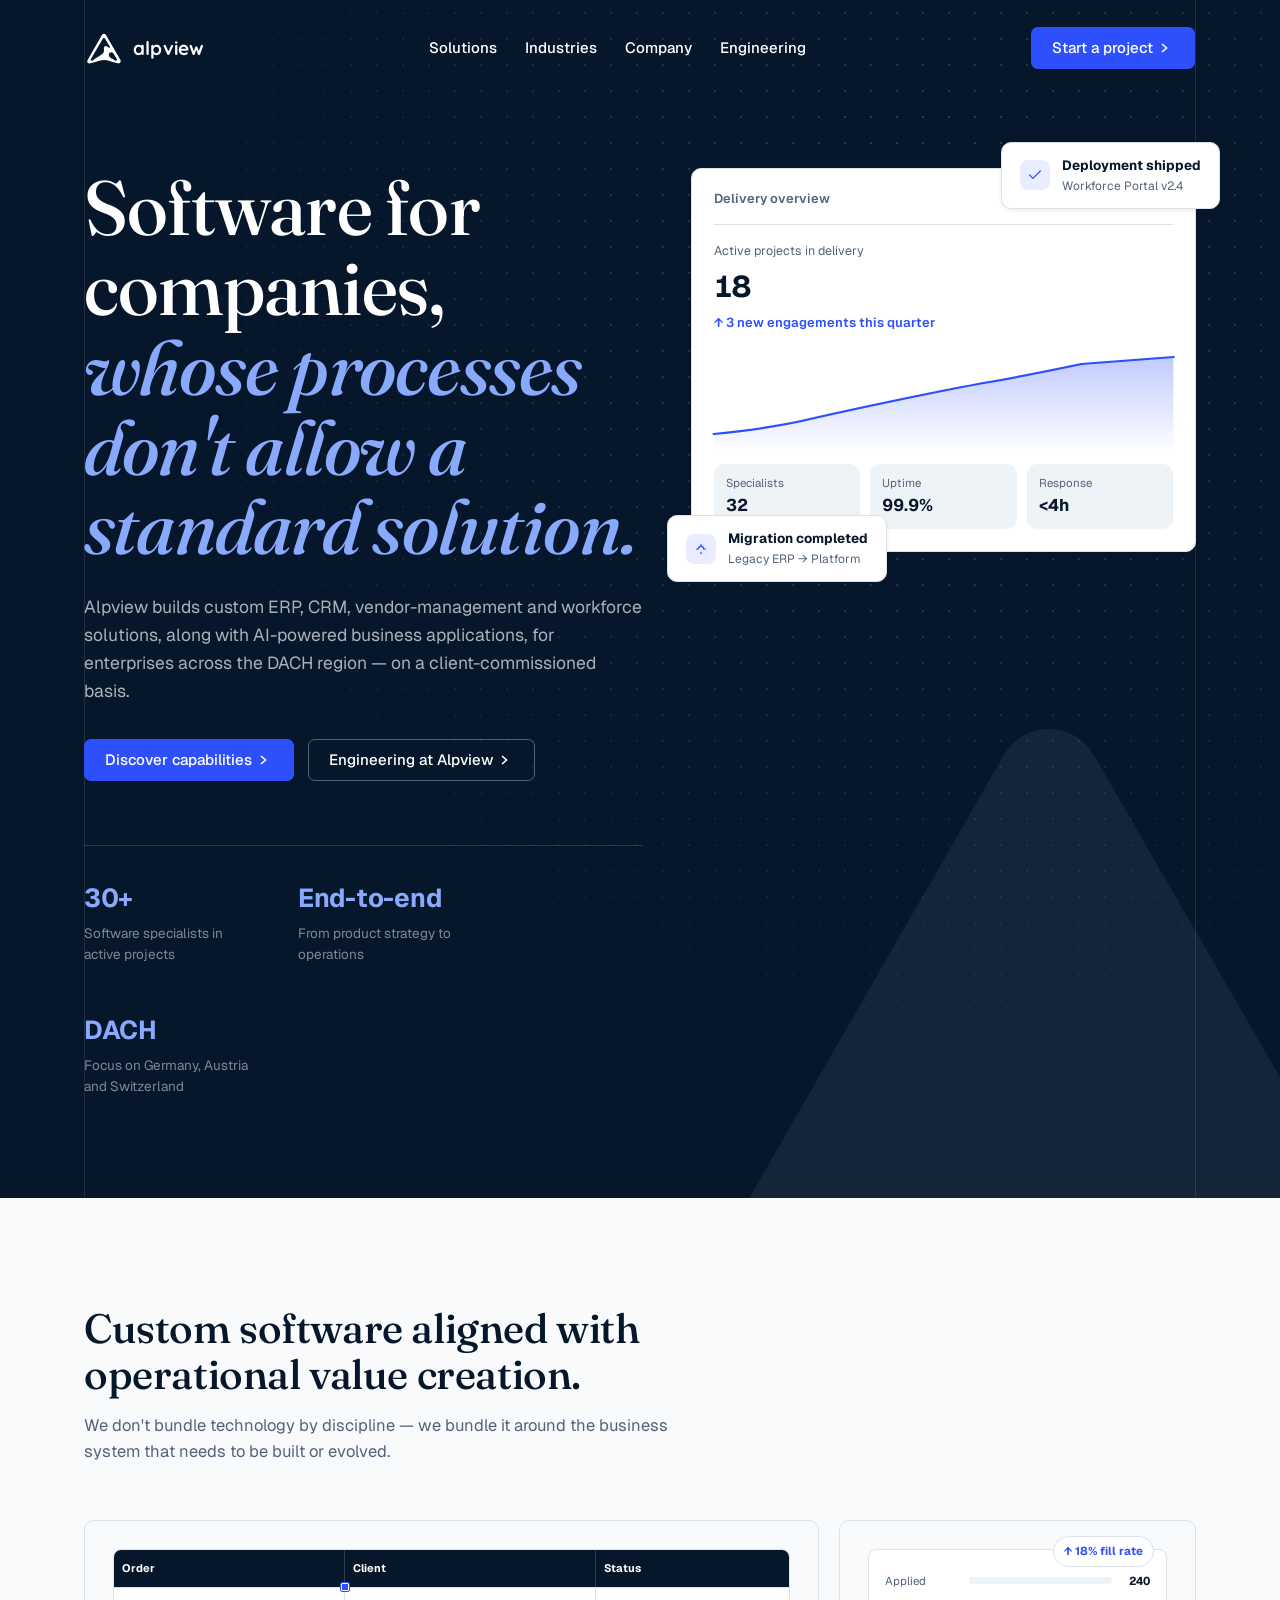
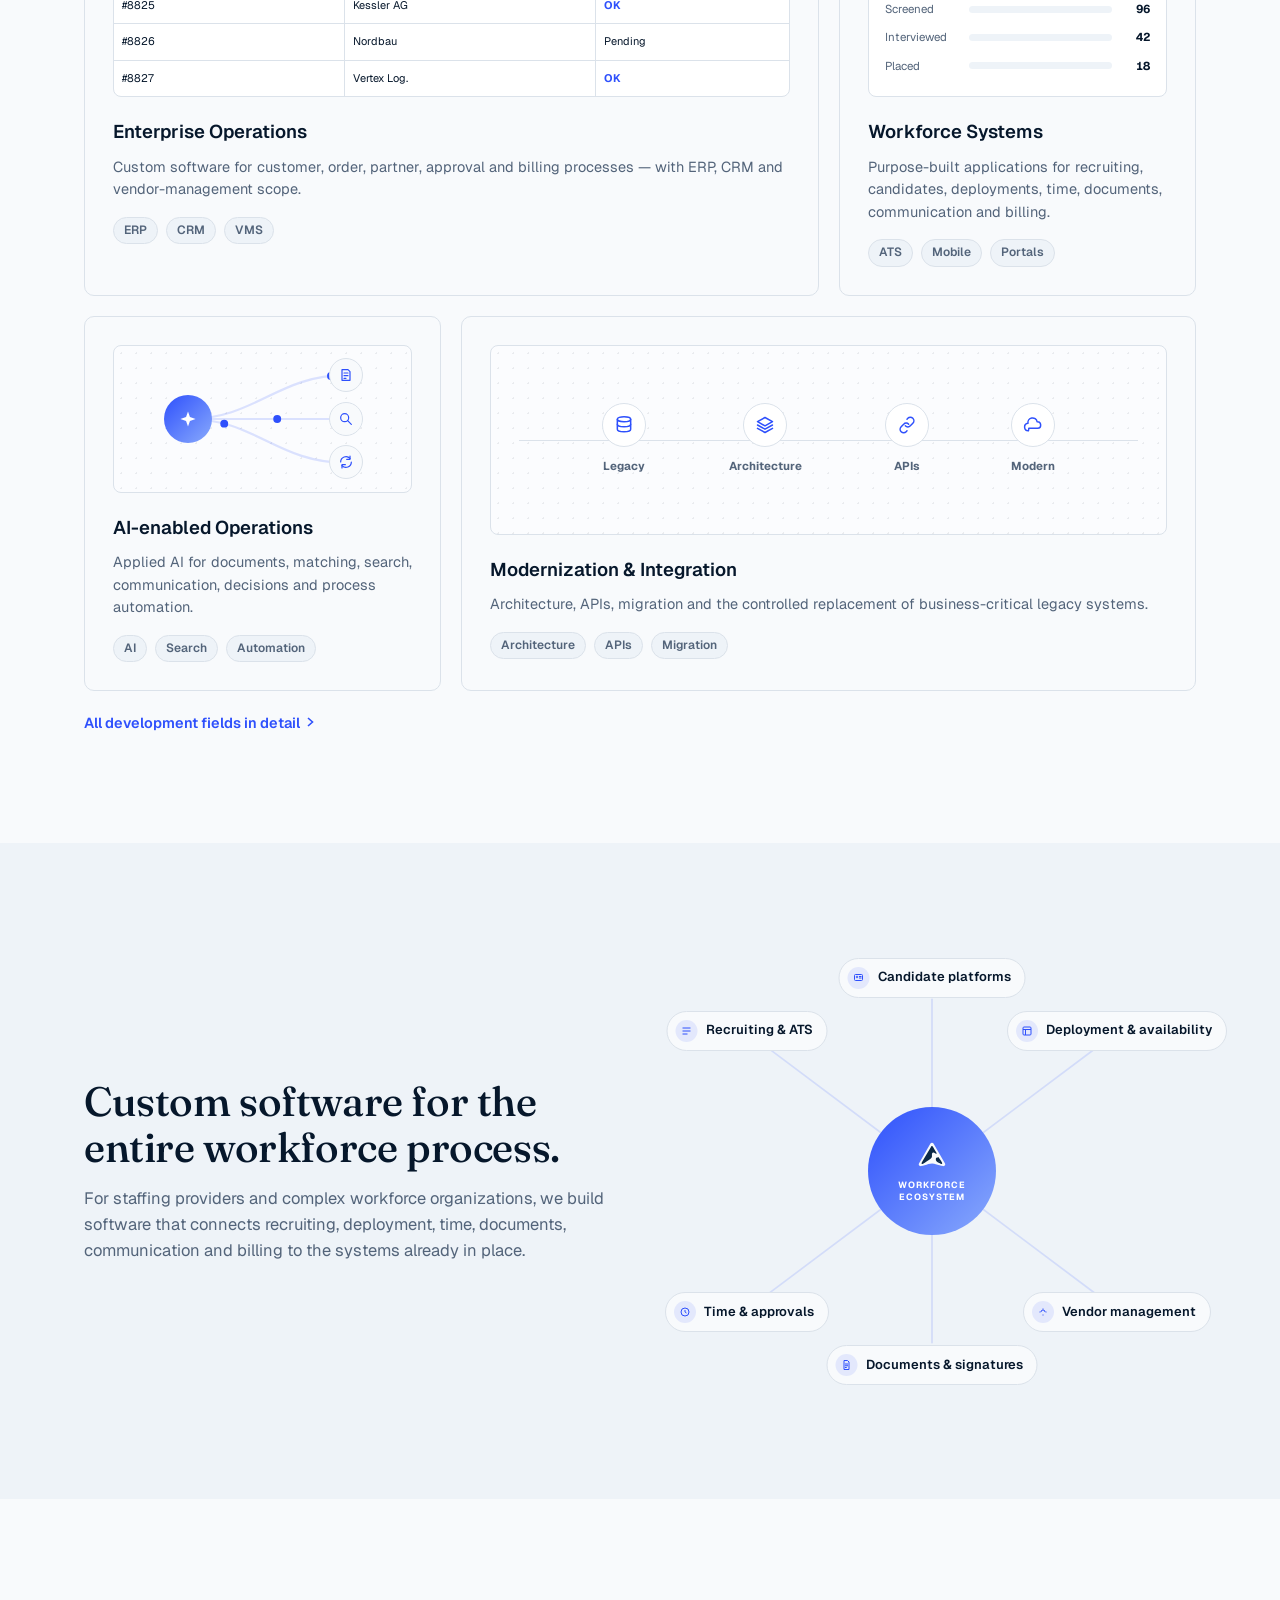
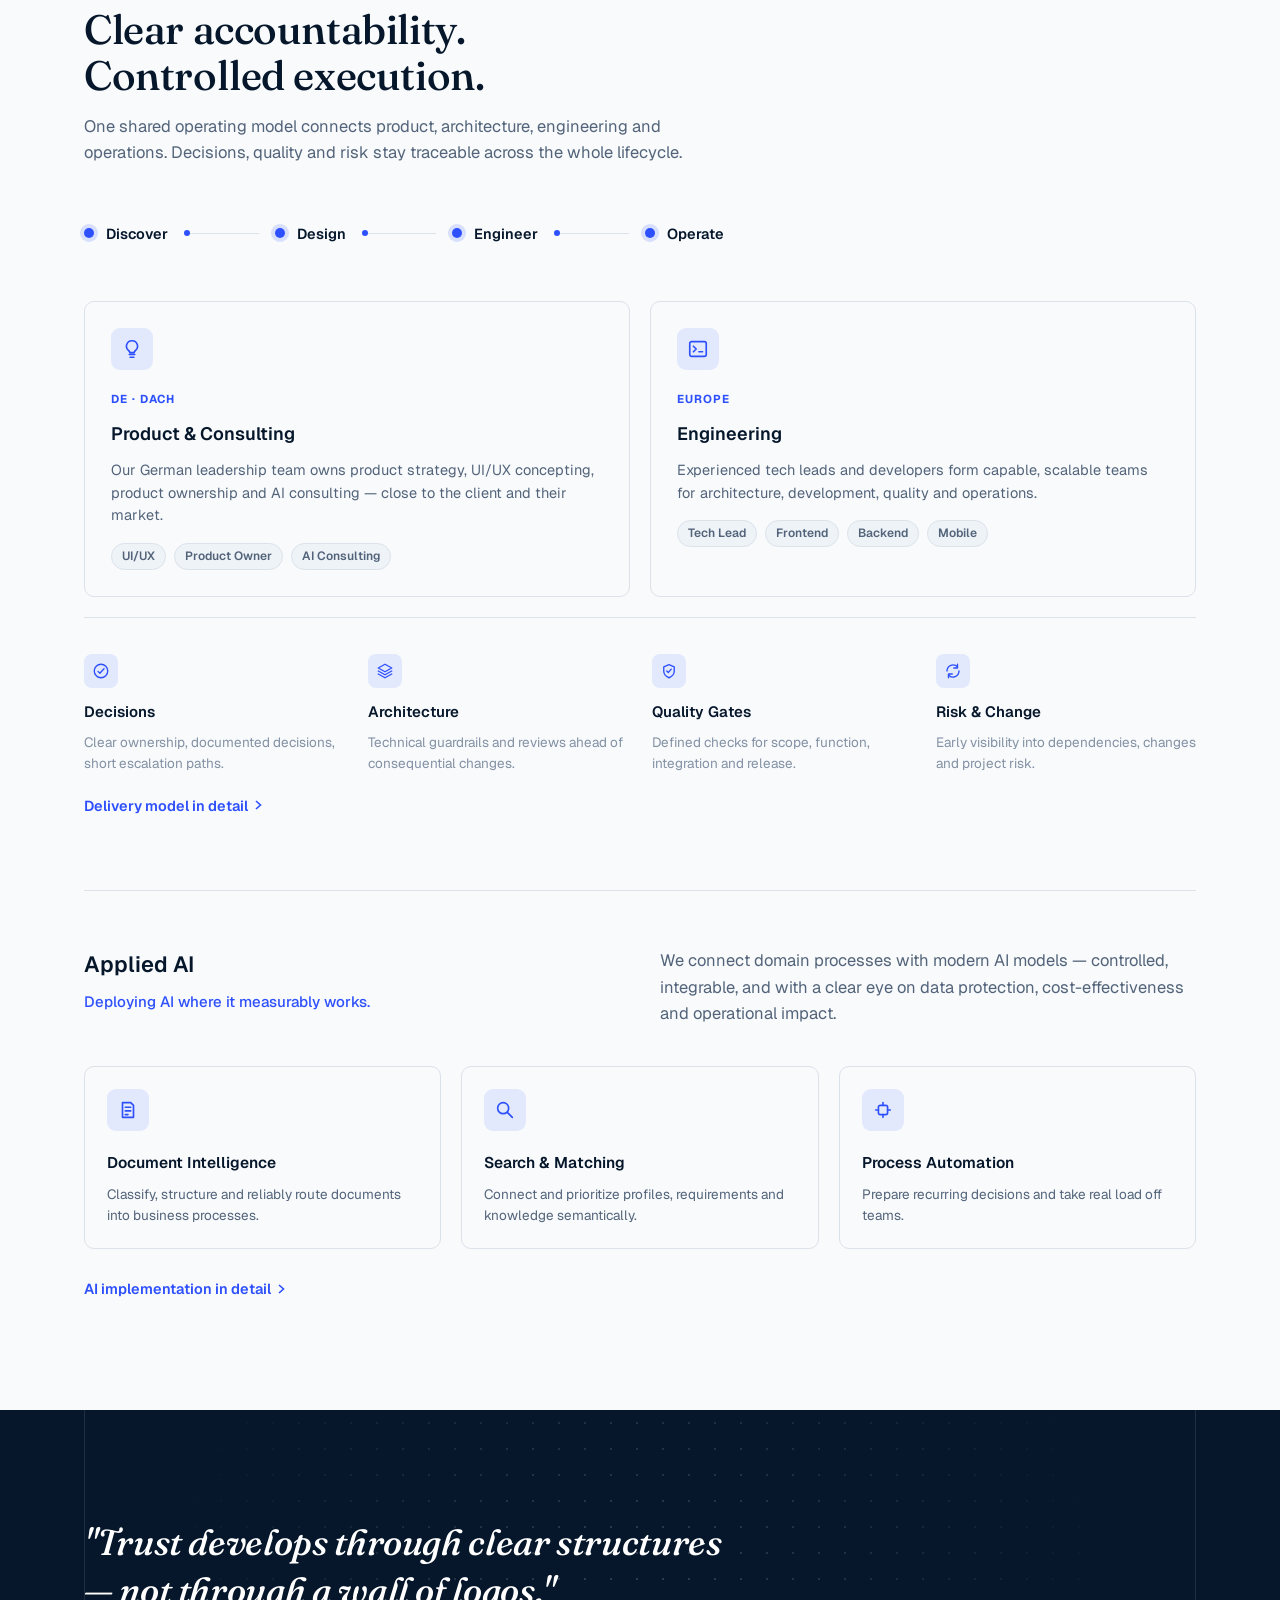
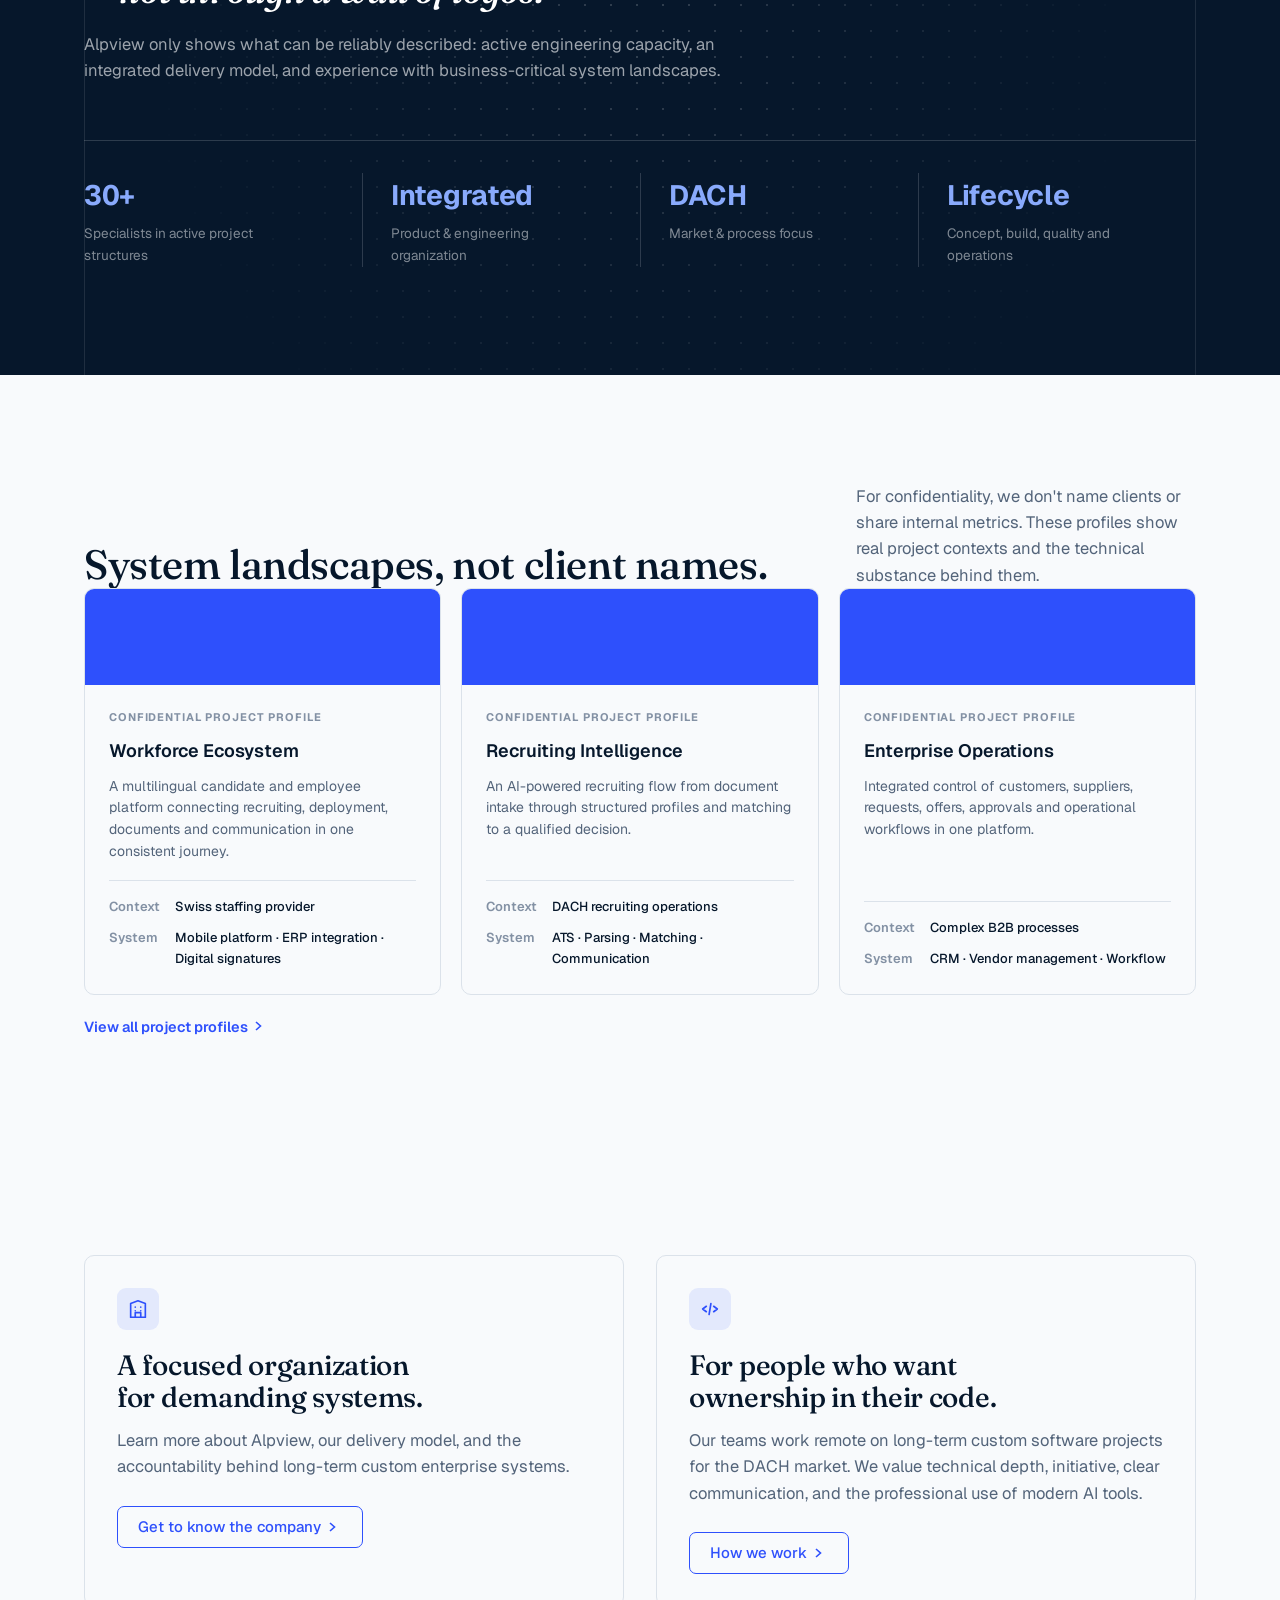
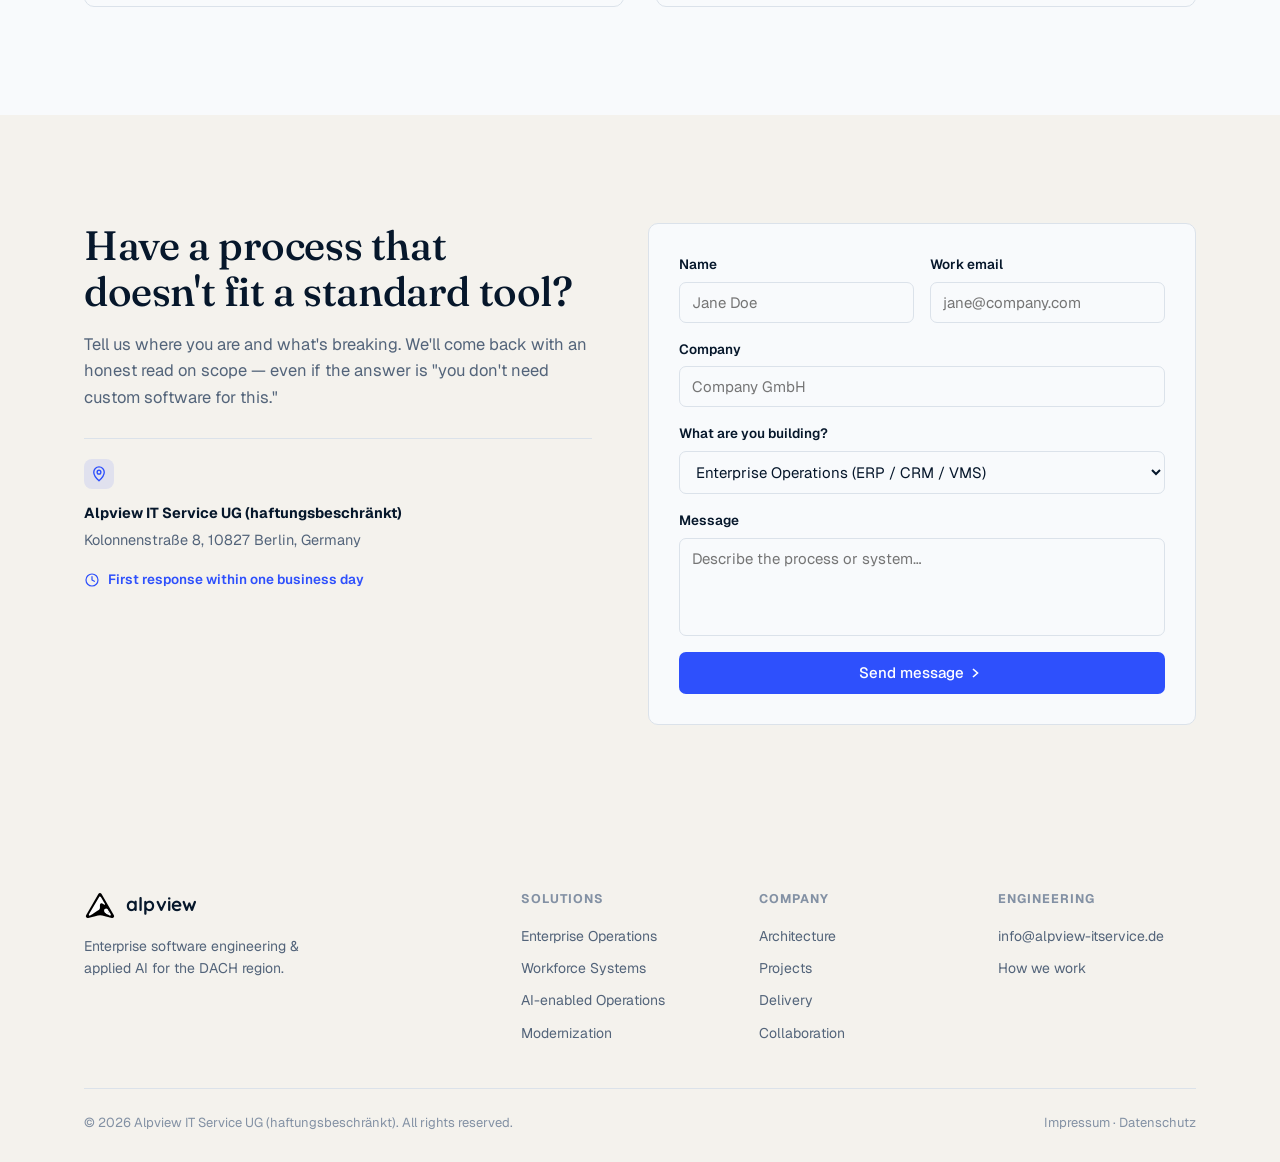
==== commit c1ef741f: "Sweep of fixes: logo colors, cyan removal, glow removal, hub carousel, scan visual, button heights -" ====
--- a/index.html
+++ b/index.html
@@ -62,7 +62,8 @@
 
 <!-- ======= HERO ======= -->
 <section class="hero" id="top">
-  <div class="hero-glow" aria-hidden="true"></div>
+  <div class="section-dots" aria-hidden="true"></div>
+  <div class="section-rails" aria-hidden="true"></div>
   <svg class="hero-mark" viewBox="0 0 869 754" fill="none" aria-hidden="true">
     <path d="M111.997 727.889C69.4285 737.813 35.5151 692.186 57.2902 654.286L389.982 75.2334C409.175 41.828 457.347 41.7659 476.625 75.1217L811.006 653.66C832.946 691.62 798.893 737.428 756.224 727.341C721.425 719.115 684.159 710.306 653.25 703C568.994 683.083 524.077 652.266 437.5 652C349.782 651.73 304.177 683.083 218.75 703C186.715 710.469 147.946 719.508 111.997 727.889Z" fill="#fff"/>
   </svg>
@@ -113,7 +114,7 @@
         <div><span class="float-title">Migration completed</span><span class="float-sub">Legacy ERP → Platform</span></div>
       </div>
       <div class="dash-card dash-float dash-float-top">
-        <span class="float-icon icon-cyan"><svg viewBox="0 0 24 24" fill="none" stroke="currentColor" stroke-width="1.8" stroke-linecap="round" stroke-linejoin="round"><path d="M20 6 9 17l-5-5"/></svg></span>
+        <span class="float-icon icon-blue"><svg viewBox="0 0 24 24" fill="none" stroke="currentColor" stroke-width="1.8" stroke-linecap="round" stroke-linejoin="round"><path d="M20 6 9 17l-5-5"/></svg></span>
         <div><span class="float-title">Deployment shipped</span><span class="float-sub">Workforce Portal v2.4</span></div>
       </div>
     </div>
@@ -159,20 +160,17 @@
             <path class="connect-path" d="M65.8,65 C124.9,65 144.7,26 205.1,26"/>
             <path class="connect-path" d="M65.8,65 L205.1,65"/>
             <path class="connect-path" d="M65.8,65 C124.9,65 144.7,104 205.1,104"/>
-            <circle class="connect-trail" r="7"><animateMotion dur="2.6s" begin="0s" repeatCount="indefinite" path="M65.8,65 C124.9,65 144.7,26 205.1,26"/></circle>
-            <circle class="connect-trail dot-cyan" r="7"><animateMotion dur="2.6s" begin="0.9s" repeatCount="indefinite" path="M65.8,65 L205.1,65"/></circle>
-            <circle class="connect-trail" r="7"><animateMotion dur="2.6s" begin="1.8s" repeatCount="indefinite" path="M65.8,65 C124.9,65 144.7,104 205.1,104"/></circle>
             <circle class="connect-dot" r="3.5"><animateMotion dur="2.6s" begin="0s" repeatCount="indefinite" path="M65.8,65 C124.9,65 144.7,26 205.1,26"/></circle>
-            <circle class="connect-dot dot-cyan" r="3.5"><animateMotion dur="2.6s" begin="0.9s" repeatCount="indefinite" path="M65.8,65 L205.1,65"/></circle>
+            <circle class="connect-dot" r="3.5"><animateMotion dur="2.6s" begin="0.9s" repeatCount="indefinite" path="M65.8,65 L205.1,65"/></circle>
             <circle class="connect-dot" r="3.5"><animateMotion dur="2.6s" begin="1.8s" repeatCount="indefinite" path="M65.8,65 C124.9,65 144.7,104 205.1,104"/></circle>
           </svg>
           <div class="connect-hub" style="left:25%;top:50%">
-            <svg viewBox="0 0 24 24" fill="#fff"><path d="M12 3l1.8 5.2L19 10l-5.2 1.8L12 17l-1.8-5.2L5 10l5.2-1.8z"/></svg>
+            <svg viewBox="0 -2 24 24" fill="#fff"><path d="M12 3l1.8 5.2L19 10l-5.2 1.8L12 17l-1.8-5.2L5 10l5.2-1.8z"/></svg>
           </div>
           <div class="connect-node icon-blue" style="left:78%;top:20%">
             <svg viewBox="0 0 24 24" fill="none" stroke="currentColor" stroke-width="1.8" stroke-linecap="round" stroke-linejoin="round"><path d="M6 4h9l3 3v13H6z"/><path d="M9 9h6M9 13h6M9 17h3"/></svg>
           </div>
-          <div class="connect-node icon-cyan" style="left:78%;top:50%">
+          <div class="connect-node icon-blue" style="left:78%;top:50%">
             <svg viewBox="0 0 24 24" fill="none" stroke="currentColor" stroke-width="1.8" stroke-linecap="round" stroke-linejoin="round"><circle cx="10" cy="10" r="6"/><path d="M14.5 14.5 20 20"/></svg>
           </div>
           <div class="connect-node icon-blue" style="left:78%;top:80%">
@@ -184,25 +182,24 @@
         <div class="tag-row"><span class="tag">AI</span><span class="tag">Search</span><span class="tag">Automation</span></div>
       </article>
       <article class="card card-wide reveal">
-        <div class="card-visual visual-connect" aria-hidden="true">
-          <svg class="connect-lines" viewBox="0 0 570 160" preserveAspectRatio="none">
-            <path class="connect-path" d="M85.5,80 Q185.25,20 285,80"/>
-            <path class="connect-path" d="M285,80 Q384.75,140 484.5,80"/>
-            <circle class="connect-trail" r="8"><animateMotion dur="3.2s" begin="0s" repeatCount="indefinite" path="M85.5,80 Q185.25,20 285,80"/></circle>
-            <circle class="connect-trail dot-cyan" r="8"><animateMotion dur="3.2s" begin="1.6s" repeatCount="indefinite" path="M285,80 Q384.75,140 484.5,80"/></circle>
-            <circle class="connect-dot" r="4"><animateMotion dur="3.2s" begin="0s" repeatCount="indefinite" path="M85.5,80 Q185.25,20 285,80"/></circle>
-            <circle class="connect-dot dot-cyan" r="4"><animateMotion dur="3.2s" begin="1.6s" repeatCount="indefinite" path="M285,80 Q384.75,140 484.5,80"/></circle>
-          </svg>
-          <div class="connect-node connect-node-lg icon-blue" style="left:15%;top:50%">
-            <svg viewBox="0 0 24 24" fill="none" stroke="currentColor" stroke-width="1.8" stroke-linecap="round" stroke-linejoin="round"><ellipse cx="12" cy="5" rx="8" ry="3"/><path d="M4 5v6c0 1.66 3.58 3 8 3s8-1.34 8-3V5"/><path d="M4 11v6c0 1.66 3.58 3 8 3s8-1.34 8-3v-6"/></svg>
-            <span class="connect-label">Legacy</span>
-          </div>
-          <div class="connect-hub" style="left:50%;top:50%">
-            <img src="assets/alpview-logo-inverse.svg" alt="" aria-hidden="true">
-          </div>
-          <div class="connect-node connect-node-lg icon-cyan" style="left:85%;top:50%">
-            <svg viewBox="0 0 24 24" fill="none" stroke="currentColor" stroke-width="1.8" stroke-linecap="round" stroke-linejoin="round"><path d="M6.5 19a4.5 4.5 0 0 1-.5-8.98A5.5 5.5 0 0 1 16.9 8.02 4 4 0 0 1 17.5 16H7z"/></svg>
-            <span class="connect-label">Modern</span>
+        <div class="card-visual visual-scan" aria-hidden="true">
+          <div class="scan-track"></div>
+          <div class="scan-bar"></div>
+          <div class="scan-item" style="--delay:.18s">
+            <div class="scan-item-icon"><svg viewBox="0 0 24 24" fill="none" stroke="currentColor" stroke-width="1.8" stroke-linecap="round" stroke-linejoin="round"><ellipse cx="12" cy="5" rx="8" ry="3"/><path d="M4 5v6c0 1.66 3.58 3 8 3s8-1.34 8-3V5"/><path d="M4 11v6c0 1.66 3.58 3 8 3s8-1.34 8-3v-6"/></svg></div>
+            <span>Legacy</span>
+          </div>
+          <div class="scan-item" style="--delay:.66s">
+            <div class="scan-item-icon"><svg viewBox="0 0 24 24" fill="none" stroke="currentColor" stroke-width="1.8" stroke-linecap="round" stroke-linejoin="round"><path d="M12 3 3 8l9 5 9-5-9-5z"/><path d="M3 16l9 5 9-5"/><path d="M3 12l9 5 9-5"/></svg></div>
+            <span>Architecture</span>
+          </div>
+          <div class="scan-item" style="--delay:1.14s">
+            <div class="scan-item-icon"><svg viewBox="0 0 24 24" fill="none" stroke="currentColor" stroke-width="1.8" stroke-linecap="round" stroke-linejoin="round"><path d="M10 13a4 4 0 0 0 6 0l3-3a4 4 0 0 0-6-6l-1 1"/><path d="M14 11a4 4 0 0 0-6 0l-3 3a4 4 0 0 0 6 6l1-1"/></svg></div>
+            <span>APIs</span>
+          </div>
+          <div class="scan-item" style="--delay:1.62s">
+            <div class="scan-item-icon"><svg viewBox="0 0 24 24" fill="none" stroke="currentColor" stroke-width="1.8" stroke-linecap="round" stroke-linejoin="round"><path d="M6.5 19a4.5 4.5 0 0 1-.5-8.98A5.5 5.5 0 0 1 16.9 8.02 4 4 0 0 1 17.5 16H7z"/></svg></div>
+            <span>Modern</span>
           </div>
         </div>
         <h3>Modernization &amp; Integration</h3>
@@ -223,35 +220,23 @@
     </div>
     <div class="hub reveal" aria-label="Connected workforce systems">
       <svg class="hub-spokes" viewBox="0 0 600 500" preserveAspectRatio="none" aria-hidden="true">
-        <path class="hub-spoke" d="M300 250 100 100"/>
-        <path class="hub-spoke" d="M300 250 300 55"/>
-        <path class="hub-spoke" d="M300 250 500 100"/>
-        <path class="hub-spoke" d="M300 250 100 400"/>
-        <path class="hub-spoke" d="M300 250 300 445"/>
-        <path class="hub-spoke" d="M300 250 500 400"/>
-        <circle class="hub-trail" r="9"><animateMotion dur="3s" begin="0s" repeatCount="indefinite" path="M300 250 100 100"/></circle>
-        <circle class="hub-trail dot-cyan" r="9"><animateMotion dur="3s" begin="0.5s" repeatCount="indefinite" path="M300 250 300 55"/></circle>
-        <circle class="hub-trail" r="9"><animateMotion dur="3s" begin="1s" repeatCount="indefinite" path="M300 250 500 100"/></circle>
-        <circle class="hub-trail dot-cyan" r="9"><animateMotion dur="3s" begin="1.5s" repeatCount="indefinite" path="M300 250 100 400"/></circle>
-        <circle class="hub-trail" r="9"><animateMotion dur="3s" begin="2s" repeatCount="indefinite" path="M300 250 300 445"/></circle>
-        <circle class="hub-trail dot-cyan" r="9"><animateMotion dur="3s" begin="2.5s" repeatCount="indefinite" path="M300 250 500 400"/></circle>
-        <circle class="hub-dot" r="5"><animateMotion dur="3s" begin="0s" repeatCount="indefinite" path="M300 250 100 100"/></circle>
-        <circle class="hub-dot dot-cyan" r="5"><animateMotion dur="3s" begin="0.5s" repeatCount="indefinite" path="M300 250 300 55"/></circle>
-        <circle class="hub-dot" r="5"><animateMotion dur="3s" begin="1s" repeatCount="indefinite" path="M300 250 500 100"/></circle>
-        <circle class="hub-dot dot-cyan" r="5"><animateMotion dur="3s" begin="1.5s" repeatCount="indefinite" path="M300 250 100 400"/></circle>
-        <circle class="hub-dot" r="5"><animateMotion dur="3s" begin="2s" repeatCount="indefinite" path="M300 250 300 445"/></circle>
-        <circle class="hub-dot dot-cyan" r="5"><animateMotion dur="3s" begin="2.5s" repeatCount="indefinite" path="M300 250 500 400"/></circle>
+        <path class="hub-spoke hub-spoke-1" d="M300 250 100 100"/>
+        <path class="hub-spoke hub-spoke-2" d="M300 250 300 55"/>
+        <path class="hub-spoke hub-spoke-3" d="M300 250 500 100"/>
+        <path class="hub-spoke hub-spoke-4" d="M300 250 100 400"/>
+        <path class="hub-spoke hub-spoke-5" d="M300 250 300 445"/>
+        <path class="hub-spoke hub-spoke-6" d="M300 250 500 400"/>
       </svg>
       <div class="hub-core">
         <img class="logo-mark" src="assets/alpview-logo-inverse.svg" alt="" aria-hidden="true">
         <small>WORKFORCE<br>ECOSYSTEM</small>
       </div>
       <div class="hub-node hub-n1"><span class="hub-node-dot icon-blue"><svg viewBox="0 0 24 24" fill="none" stroke="currentColor" stroke-width="2"><path d="M4 4h16v16H4z" opacity="0"/><path d="M4 6h16M4 12h16M4 18h10"/></svg></span>Recruiting &amp; ATS</div>
-      <div class="hub-node hub-n2"><span class="hub-node-dot icon-cyan"><svg viewBox="0 0 24 24" fill="none" stroke="currentColor" stroke-width="2"><rect x="4" y="5" width="16" height="12" rx="2"/><circle cx="9" cy="10" r="1.6"/><path d="M13 9h5M13 12h5"/></svg></span>Candidate platforms</div>
+      <div class="hub-node hub-n2"><span class="hub-node-dot icon-blue"><svg viewBox="0 0 24 24" fill="none" stroke="currentColor" stroke-width="2"><rect x="4" y="5" width="16" height="12" rx="2"/><circle cx="9" cy="10" r="1.6"/><path d="M13 9h5M13 12h5"/></svg></span>Candidate platforms</div>
       <div class="hub-node hub-n3"><span class="hub-node-dot icon-blue"><svg viewBox="0 0 24 24" fill="none" stroke="currentColor" stroke-width="2"><rect x="4" y="4" width="16" height="16" rx="2"/><path d="M4 9h16M9 9v11"/></svg></span>Deployment &amp; availability</div>
-      <div class="hub-node hub-n4"><span class="hub-node-dot icon-cyan"><svg viewBox="0 0 24 24" fill="none" stroke="currentColor" stroke-width="2"><circle cx="12" cy="12" r="8"/><path d="M12 8v4l3 2"/></svg></span>Time &amp; approvals</div>
+      <div class="hub-node hub-n4"><span class="hub-node-dot icon-blue"><svg viewBox="0 0 24 24" fill="none" stroke="currentColor" stroke-width="2"><circle cx="12" cy="12" r="8"/><path d="M12 8v4l3 2"/></svg></span>Time &amp; approvals</div>
       <div class="hub-node hub-n5"><span class="hub-node-dot icon-blue"><svg viewBox="0 0 24 24" fill="none" stroke="currentColor" stroke-width="2"><path d="M7 3h7l3 3v15H7z"/><path d="M9 10h6M9 13.5h6M9 17h3.5"/></svg></span>Documents &amp; signatures</div>
-      <div class="hub-node hub-n6"><span class="hub-node-dot icon-cyan"><svg viewBox="0 0 24 24" fill="none" stroke="currentColor" stroke-width="2"><path d="M8 12a4 4 0 1 1 8 0"/><path d="M5 12h2M17 12h2M12 5v2M12 17v2"/></svg></span>Vendor management</div>
+      <div class="hub-node hub-n6"><span class="hub-node-dot icon-blue"><svg viewBox="0 0 24 24" fill="none" stroke="currentColor" stroke-width="2"><path d="M8 12a4 4 0 1 1 8 0"/><path d="M5 12h2M17 12h2M12 5v2M12 17v2"/></svg></span>Vendor management</div>
     </div>
   </div>
 </section>
@@ -281,7 +266,7 @@
         <div class="tag-row"><span class="tag">UI/UX</span><span class="tag">Product Owner</span><span class="tag">AI Consulting</span></div>
       </article>
       <article class="region-card reveal">
-        <div class="card-icon icon-cyan"><svg viewBox="0 0 24 24" fill="none" stroke="currentColor" stroke-width="1.8" stroke-linecap="round" stroke-linejoin="round"><rect x="3" y="4" width="18" height="16" rx="2"/><path d="m7 9 3 3-3 3M13 15h4"/></svg></div>
+        <div class="card-icon icon-blue"><svg viewBox="0 0 24 24" fill="none" stroke="currentColor" stroke-width="1.8" stroke-linecap="round" stroke-linejoin="round"><rect x="3" y="4" width="18" height="16" rx="2"/><path d="m7 9 3 3-3 3M13 15h4"/></svg></div>
         <span class="region-tag">Europe</span>
         <h3>Engineering</h3>
         <p>Experienced tech leads and developers form capable, scalable teams for architecture, development, quality and operations.</p>
@@ -294,7 +279,7 @@
         <h4>Decisions</h4><p>Clear ownership, documented decisions, short escalation paths.</p>
       </div>
       <div class="principle">
-        <div class="principle-icon icon-cyan"><svg viewBox="0 0 24 24" fill="none" stroke="currentColor" stroke-width="1.8" stroke-linecap="round" stroke-linejoin="round"><path d="M12 3 3 8l9 5 9-5-9-5z"/><path d="M3 16l9 5 9-5"/><path d="M3 12l9 5 9-5"/></svg></div>
+        <div class="principle-icon icon-blue"><svg viewBox="0 0 24 24" fill="none" stroke="currentColor" stroke-width="1.8" stroke-linecap="round" stroke-linejoin="round"><path d="M12 3 3 8l9 5 9-5-9-5z"/><path d="M3 16l9 5 9-5"/><path d="M3 12l9 5 9-5"/></svg></div>
         <h4>Architecture</h4><p>Technical guardrails and reviews ahead of consequential changes.</p>
       </div>
       <div class="principle">
@@ -302,7 +287,7 @@
         <h4>Quality Gates</h4><p>Defined checks for scope, function, integration and release.</p>
       </div>
       <div class="principle">
-        <div class="principle-icon icon-cyan"><svg viewBox="0 0 24 24" fill="none" stroke="currentColor" stroke-width="1.8" stroke-linecap="round" stroke-linejoin="round"><path d="M4 12a8 8 0 0 1 14-5.3"/><path d="M18 3v5h-5"/><path d="M20 12a8 8 0 0 1-14 5.3"/><path d="M6 21v-5h5"/></svg></div>
+        <div class="principle-icon icon-blue"><svg viewBox="0 0 24 24" fill="none" stroke="currentColor" stroke-width="1.8" stroke-linecap="round" stroke-linejoin="round"><path d="M4 12a8 8 0 0 1 14-5.3"/><path d="M18 3v5h-5"/><path d="M20 12a8 8 0 0 1-14 5.3"/><path d="M6 21v-5h5"/></svg></div>
         <h4>Risk &amp; Change</h4><p>Early visibility into dependencies, changes and project risk.</p>
       </div>
     </div>
@@ -323,7 +308,7 @@
           <p>Classify, structure and reliably route documents into business processes.</p>
         </div>
         <div class="ai-item reveal">
-          <div class="card-icon icon-cyan"><svg viewBox="0 0 24 24" fill="none" stroke="currentColor" stroke-width="1.8" stroke-linecap="round" stroke-linejoin="round"><circle cx="10" cy="10" r="6"/><path d="M14.5 14.5 20 20"/></svg></div>
+          <div class="card-icon icon-blue"><svg viewBox="0 0 24 24" fill="none" stroke="currentColor" stroke-width="1.8" stroke-linecap="round" stroke-linejoin="round"><circle cx="10" cy="10" r="6"/><path d="M14.5 14.5 20 20"/></svg></div>
           <h4>Search &amp; Matching</h4>
           <p>Connect and prioritize profiles, requirements and knowledge semantically.</p>
         </div>
@@ -340,6 +325,8 @@
 
 <!-- ======= PROOF ======= -->
 <section class="section section-light" id="proof">
+  <div class="section-dots" aria-hidden="true"></div>
+  <div class="section-rails" aria-hidden="true"></div>
   <div class="container">
     <div class="proof-quote reveal">
       <h2>"Trust develops through clear structures — not through a wall of logos."</h2>
@@ -415,7 +402,7 @@
       <a href="#contact" class="btn btn-outline">Get to know the company <svg class="arrow" viewBox="0 0 14 12" aria-hidden="true"><path class="arrow-stem" d="M1.5 6H10"/><path class="arrow-head" d="M6.5 2l4.5 4-4.5 4"/></svg></a>
     </article>
     <article class="gateway-card reveal">
-      <div class="card-icon icon-cyan"><svg viewBox="0 0 24 24" fill="none" stroke="currentColor" stroke-width="1.8" stroke-linecap="round" stroke-linejoin="round"><path d="m8 9-4 3 4 3M16 9l4 3-4 3M13 6l-2 12"/></svg></div>
+      <div class="card-icon icon-blue"><svg viewBox="0 0 24 24" fill="none" stroke="currentColor" stroke-width="1.8" stroke-linecap="round" stroke-linejoin="round"><path d="m8 9-4 3 4 3M16 9l4 3-4 3M13 6l-2 12"/></svg></div>
       <h2>For people who want ownership in their code.</h2>
       <p class="lede">Our teams work remote on long-term custom software projects for the DACH market. We value technical depth, initiative, clear communication, and the professional use of modern AI tools.</p>
       <a href="#contact" class="btn btn-outline">How we work <svg class="arrow" viewBox="0 0 14 12" aria-hidden="true"><path class="arrow-stem" d="M1.5 6H10"/><path class="arrow-head" d="M6.5 2l4.5 4-4.5 4"/></svg></a>
--- a/css/style.css
+++ b/css/style.css
@@ -1,11 +1,10 @@
 /* ============ ALPVIEW — mirrors alpview-itservice.de's real structure, content
-   and brand colors (navy/blue/cyan, Geist), executed in Mellom's visual
+   and brand colors (navy/blue, Geist), executed in Mellom's visual
    system: light theme, rounded cards, hover motion, floating-pill header ============ */
 :root {
   --brand: #2e50fc;
   --brand-hover: #4f72fc;
   --brand-light: #89aafc;
-  --cyan: #31cbc6;
   --ink: #06172b;
   --ink-soft: #53647a;
   --muted: #8391a4;
@@ -37,8 +36,9 @@
 
 /* ---------- Buttons ---------- */
 .btn {
+  appearance: none; -webkit-appearance: none;
   display: inline-flex; align-items: center; gap: 7px;
-  font-weight: 500; font-size: 15px;
+  font-family: inherit; font-weight: 500; font-size: 15px; line-height: 1.2;
   padding: 11px 20px; border-radius: 7px;
   border: 1.5px solid transparent; cursor: pointer;
   transition: all .18s ease; white-space: nowrap;
@@ -70,9 +70,9 @@
 .logo-mark { width: 38px; height: 38px; }
 .logo-svg .logo-outer, .logo-svg .logo-inner { transition: fill .25s ease; }
 .logo-svg .logo-outer { fill: #fff; }
-.logo-svg .logo-inner { fill: #fff; }
+.logo-svg .logo-inner { fill: var(--ink); }
 .site-header.bar-active .logo-svg .logo-outer { fill: var(--ink); }
-.site-header.bar-active .logo-svg .logo-inner { fill: var(--brand); }
+.site-header.bar-active .logo-svg .logo-inner { fill: #fff; }
 .logo-word { font-family: 'Quicksand', var(--font); font-weight: 700; font-size: 19px; letter-spacing: .01em; text-transform: lowercase; color: #fff; transition: color .25s ease; }
 .site-header.bar-active .logo-word { color: var(--ink); }
 .nav-links { display: flex; gap: 28px; }
@@ -94,7 +94,7 @@
   display: flex; align-items: center;
   background: #fff; border: 1px solid var(--border); border-right: none;
   border-radius: 18px 0 0 18px; box-shadow: 0 8px 28px rgba(6,23,43,.1);
-  padding: 16px 21px;
+  padding: 12px 21px;
   transform: translateX(100%); opacity: 0; pointer-events: none;
   transition: transform .35s cubic-bezier(.25,.8,.4,1), opacity .3s ease;
 }
@@ -113,7 +113,7 @@
 .side-tab-links a { font-weight: 500; font-size: 14.5px; color: var(--ink); transition: color .2s ease; }
 .side-tab-links a:hover { color: var(--brand); }
 .side-tab-links a.btn-primary, .side-tab-links a.btn-primary:hover { color: #fff; }
-.side-tab-contact.side-tab-contact { padding: 10px 16px; flex-shrink: 0; }
+.side-tab-contact.side-tab-contact { padding: 11px 16px; flex-shrink: 0; }
 @media (max-width: 860px) { .side-tab { display: none; } }
 
 /* ---------- Section rhythm ---------- */
@@ -129,13 +129,23 @@
 
 /* ---------- Hero ---------- */
 .hero { position: relative; padding: 168px 0 100px; background: var(--ink); overflow: hidden; }
-.hero-glow {
-  position: absolute; inset: -10% -10% auto -10%; height: 640px; z-index: 0; pointer-events: none;
-  background:
-    radial-gradient(560px 420px at 78% 8%, rgba(46,80,252,.38), transparent 65%),
-    radial-gradient(460px 360px at 55% 30%, rgba(49,203,198,.28), transparent 68%);
-  filter: blur(40px);
-}
+/* Dot grid + vertical safe-area rails on dark sections, mirroring Mellom's
+   mesh-dots treatment — no blurred glows, just texture. */
+.section-dots {
+  position: absolute; inset: 0; z-index: 0; pointer-events: none;
+  background-image: radial-gradient(rgba(255,255,255,.18) 1px, transparent 1.4px);
+  background-size: 26px 26px;
+  -webkit-mask-image: radial-gradient(circle at 50% 40%, #000 0%, transparent 70%);
+  mask-image: radial-gradient(circle at 50% 40%, #000 0%, transparent 70%);
+}
+.hero .section-dots {
+  -webkit-mask-image: radial-gradient(circle at 72% 25%, #000 0%, transparent 68%);
+  mask-image: radial-gradient(circle at 72% 25%, #000 0%, transparent 68%);
+}
+.section-rails { position: absolute; inset: 0; z-index: 0; pointer-events: none; max-width: 1160px; margin: 0 auto; padding: 0 24px; }
+.section-rails::before, .section-rails::after { content: ""; position: absolute; top: 0; bottom: 0; width: 1px; background: rgba(255,255,255,.1); }
+.section-rails::before { left: 24px; }
+.section-rails::after { right: 24px; }
 .hero-mark {
   position: absolute; z-index: 0; pointer-events: none; opacity: .06;
   width: 900px; height: auto; right: -220px; bottom: -260px;
@@ -153,7 +163,7 @@
 .hero .btn-outline:hover { background: #fff; color: var(--ink); border-color: #fff; }
 .hero-stats { display: flex; gap: 44px; flex-wrap: wrap; padding-top: 32px; border-top: 1px solid rgba(248,250,252,.14); }
 .hero-stat-value { font-size: 26px; font-weight: 700; letter-spacing: -0.01em; color: var(--brand-light); transition: color .2s ease; }
-.hero-stat:hover .hero-stat-value { color: var(--cyan); }
+.hero-stat:hover .hero-stat-value { color: #fff; }
 .hero-stat-label { font-size: 13.5px; color: rgba(248,250,252,.5); margin-top: 3px; max-width: 170px; }
 
 /* Hero delivery-dashboard visual */
@@ -198,9 +208,8 @@
 }
 .card-icon { width: 42px; height: 42px; border-radius: 9px; display: grid; place-items: center; margin-bottom: 20px; transition: transform .3s cubic-bezier(.25,.8,.4,1); }
 .card-icon svg { width: 22px; height: 22px; }
-.card:hover .card-icon, .ai-item:hover .card-icon, .region-card:hover .card-icon { transform: scale(1.1) rotate(-4deg); }
+.card:hover .card-icon, .ai-item:hover .card-icon, .region-card:hover .card-icon { transform: scale(1.12); }
 .icon-blue { background: rgba(46,80,252,.1); color: var(--brand); }
-.icon-cyan { background: rgba(49,203,198,.14); color: var(--cyan); }
 .card h3 { font-size: 18.5px; font-weight: 600; margin-bottom: 9px; }
 .card p { font-size: 14.5px; color: var(--ink-soft); line-height: 1.55; margin-bottom: 16px; }
 .tag-row { display: flex; gap: 8px; flex-wrap: wrap; }
@@ -230,7 +239,7 @@
   margin: -4px; z-index: 2;
   transition: top .45s cubic-bezier(.25,.8,.4,1), left .45s cubic-bezier(.25,.8,.4,1);
 }
-.card:hover .sheet-cursor { top: 100%; left: 100%; }
+.card:hover .sheet-cursor { top: 95%; left: 97%; }
 .sheet-select {
   position: absolute; top: 25%; left: 34.286%; width: 0; height: 0; opacity: 0;
   border: 2px solid var(--brand); background: rgba(46,80,252,.08); pointer-events: none;
@@ -239,20 +248,20 @@
 .card:hover .sheet-select { width: 65.714%; height: 75%; opacity: 1; }
 
 /* Workforce Systems — placement bar chart with a floating KPI chip that cycles */
-.visual-pipeline { position: relative; height: 148px; display: flex; flex-direction: column; justify-content: center; gap: 10px; padding: 34px 16px 14px; border: 1px solid var(--border); border-radius: 8px; background: #fff; }
+.visual-pipeline { position: relative; height: 148px; display: flex; flex-direction: column; justify-content: center; gap: 10px; padding: 16px; border: 1px solid var(--border); border-radius: 8px; background: #fff; }
 .pipeline-row { display: grid; grid-template-columns: 74px 1fr 28px; align-items: center; gap: 10px; font-size: 11.5px; color: var(--ink-soft); }
 .pipeline-bar { height: 7px; border-radius: 999px; background: var(--ice); overflow: hidden; }
 .pipeline-bar span { display: block; height: 100%; border-radius: 999px; background: var(--brand); width: 0; transition: width .6s cubic-bezier(.25,.8,.4,1); }
 .card:hover .pipeline-bar span { width: var(--fill, 50%); }
-.pipeline-row.pipeline-hi .pipeline-bar span { background: var(--cyan); }
+.pipeline-row.pipeline-hi .pipeline-bar span { background: var(--brand-hover); }
 .pipeline-count { font-weight: 700; color: var(--ink); text-align: right; font-variant-numeric: tabular-nums; }
-.kpi-chip { position: absolute; top: 8px; right: 8px; min-width: 96px; text-align: center; background: #fff; border: 1px solid var(--border); border-radius: 999px; padding: 5px 10px; font-size: 11.5px; font-weight: 700; color: var(--brand); }
+.kpi-chip { position: absolute; top: -14px; right: 12px; min-width: 96px; text-align: center; background: #fff; border: 1px solid var(--border); border-radius: 999px; padding: 5px 10px; font-size: 11.5px; font-weight: 700; color: var(--brand); }
 .kpi-chip span { display: inline-block; transition: opacity .2s ease, transform .2s ease; }
 .kpi-chip span.swap { opacity: 0; transform: translateY(3px); }
 
 /* Stripe-style connector diagrams — thin curved "noodle" paths with a
-   glowing dot flowing along them, linking floating node badges. Shared by
-   the AI and Modernization service visuals below. */
+   dot flowing along them, linking floating node badges. Shared by the AI
+   and Modernization service visuals below. */
 .visual-connect {
   position: relative; height: 148px; border: 1px solid var(--border); border-radius: 8px; overflow: hidden;
   background-color: #fbfcfe;
@@ -262,10 +271,7 @@
 .card-wide .visual-connect { height: 190px; }
 .connect-lines { position: absolute; inset: 0; width: 100%; height: 100%; }
 .connect-path { fill: none; stroke: rgba(46,80,252,.16); stroke-width: 2; stroke-linecap: round; }
-.connect-trail { fill: var(--brand); opacity: .2; filter: blur(4px); }
-.connect-trail.dot-cyan { fill: var(--cyan); }
 .connect-dot { fill: var(--brand); }
-.connect-dot.dot-cyan { fill: var(--cyan); }
 .connect-node {
   position: absolute; transform: translate(-50%,-50%);
   width: 34px; height: 34px; border-radius: 50%;
@@ -280,18 +286,43 @@
 .connect-hub {
   position: absolute; transform: translate(-50%,-50%);
   width: 48px; height: 48px; border-radius: 50%;
-  background: linear-gradient(135deg, var(--brand), var(--cyan));
+  background: linear-gradient(135deg, var(--brand), var(--brand-light));
   display: flex; align-items: center; justify-content: center;
   transition: transform .35s cubic-bezier(.25,.8,.4,1);
 }
 .card:hover .connect-hub { transform: translate(-50%,-50%) scale(1.06); }
 .connect-hub img { width: 22px; height: 22px; }
-.connect-hub svg { width: 20px; height: 20px; }
+.connect-hub svg { width: 26px; height: 26px; }
 .connect-label { position: absolute; top: 100%; left: 50%; transform: translateX(-50%); margin-top: 8px; font-size: 11px; font-weight: 700; color: var(--ink-soft); white-space: nowrap; }
+
+/* Modernization & Integration — a migration path; one highlight sweeps
+   left to right across the stages on hover, instead of continuous motion. */
+.visual-scan {
+  position: relative; height: 190px; border: 1px solid var(--border); border-radius: 8px; overflow: hidden;
+  background-color: #fbfcfe;
+  background-image: radial-gradient(rgba(6,23,43,.07) 1px, transparent 1px);
+  background-size: 15px 15px;
+  display: flex; align-items: center; justify-content: space-evenly; padding: 0 28px;
+}
+.scan-track { position: absolute; left: 28px; right: 28px; top: 50%; height: 1px; background: var(--border); }
+.scan-bar {
+  position: absolute; top: 18px; bottom: 18px; left: -140px; width: 140px;
+  background: linear-gradient(90deg, transparent, rgba(46,80,252,.14), transparent);
+  transition: left 1.8s cubic-bezier(.4,0,.2,1); pointer-events: none;
+}
+.card:hover .scan-bar { left: 100%; }
+.scan-item { position: relative; z-index: 1; display: flex; flex-direction: column; align-items: center; gap: 10px; }
+.scan-item-icon {
+  width: 44px; height: 44px; border-radius: 50%; background: #fff; border: 1px solid var(--border);
+  display: flex; align-items: center; justify-content: center; color: var(--brand);
+  transition: border-color .3s ease, transform .3s cubic-bezier(.25,.8,.4,1); transition-delay: 0s;
+}
+.scan-item-icon svg { width: 20px; height: 20px; }
+.card:hover .scan-item-icon { border-color: var(--brand); transform: scale(1.12); transition-delay: var(--delay); }
+.scan-item span { font-size: 11.5px; font-weight: 700; color: var(--ink-soft); }
 @media (prefers-reduced-motion: reduce) {
-  .connect-dot, .connect-dot animateMotion, .connect-trail, .connect-trail animateMotion,
-  .hub-dot, .hub-dot animateMotion, .hub-trail, .hub-trail animateMotion { display: none; }
-  .pipeline-bar span, .sheet-cursor, .sheet-select { transition: none; }
+  .connect-dot, .connect-dot animateMotion { display: none; }
+  .pipeline-bar span, .sheet-cursor, .sheet-select, .scan-bar, .scan-item-icon { transition: none; }
 }
 
 /* ---------- Industry / hub diagram ---------- */
@@ -301,15 +332,22 @@
   position: relative; aspect-ratio: 6 / 5; width: 100%;
 }
 .hub-spokes { position: absolute; inset: 0; width: 100%; height: 100%; }
-.hub-spoke { fill: none; stroke: rgba(46,80,252,.14); stroke-width: 2; stroke-linecap: round; }
-.hub-trail { fill: var(--brand); opacity: .18; filter: blur(5px); }
-.hub-trail.dot-cyan { fill: var(--cyan); }
-.hub-dot { fill: var(--brand); }
-.hub-dot.dot-cyan { fill: var(--cyan); }
+.hub-spoke { fill: none; stroke: rgba(46,80,252,.14); stroke-width: 2; stroke-linecap: round; animation: hubSpokeReveal 9s ease-in-out infinite; }
+@keyframes hubSpokeReveal {
+  0% { stroke: var(--brand); }
+  14% { stroke: var(--brand); }
+  20%, 100% { stroke: rgba(46,80,252,.14); }
+}
+.hub-spoke-1 { animation-delay: 0s; }
+.hub-spoke-2 { animation-delay: -1.5s; }
+.hub-spoke-3 { animation-delay: -3s; }
+.hub-spoke-4 { animation-delay: -4.5s; }
+.hub-spoke-5 { animation-delay: -6s; }
+.hub-spoke-6 { animation-delay: -7.5s; }
 .hub-core {
   position: absolute; left: 50%; top: 50%; transform: translate(-50%,-50%);
   width: 128px; height: 128px; border-radius: 50%;
-  background: linear-gradient(135deg, var(--brand), var(--cyan)); display: flex; flex-direction: column; align-items: center; justify-content: center; gap: 6px;
+  background: linear-gradient(135deg, var(--brand), var(--brand-light)); display: flex; flex-direction: column; align-items: center; justify-content: center; gap: 6px;
 }
 .hub-core .logo-mark { width: 30px; height: 30px; }
 .hub-core small { font-size: 9px; font-weight: 700; letter-spacing: .1em; color: #fff; text-align: center; line-height: 1.4; margin-top: 4px; }
@@ -320,17 +358,24 @@
   padding: 8px 14px 8px 8px; font-size: 13px; font-weight: 600; color: var(--ink);
   white-space: nowrap;
   transition: border-color .3s ease, transform .35s cubic-bezier(.25,.8,.4,1);
+  animation: hubNodeReveal 9s ease-in-out infinite;
+}
+@keyframes hubNodeReveal {
+  0% { border-color: var(--brand); transform: translate(-50%,-50%) scale(1.05); }
+  14% { border-color: var(--brand); transform: translate(-50%,-50%) scale(1.05); }
+  20%, 100% { border-color: var(--border); transform: translate(-50%,-50%) scale(1); }
 }
 .hub-node:hover { border-color: var(--brand); transform: translate(-50%,-50%) scale(1.04); }
 .hub-node-dot { width: 22px; height: 22px; border-radius: 50%; flex-shrink: 0; display: grid; place-items: center; }
 .hub-node-dot svg { width: 12px; height: 12px; }
-.hub-n1 { left: 15%; top: 18%; } .hub-n2 { left: 50%; top: 6%; } .hub-n3 { left: 85%; top: 18%; }
-.hub-n4 { left: 15%; top: 82%; } .hub-n5 { left: 50%; top: 94%; } .hub-n6 { left: 85%; top: 82%; }
+.hub-n1 { left: 15%; top: 18%; animation-delay: 0s; } .hub-n2 { left: 50%; top: 6%; animation-delay: -1.5s; } .hub-n3 { left: 85%; top: 18%; animation-delay: -3s; }
+.hub-n4 { left: 15%; top: 82%; animation-delay: -4.5s; } .hub-n5 { left: 50%; top: 94%; animation-delay: -6s; } .hub-n6 { left: 85%; top: 82%; animation-delay: -7.5s; }
 @media (max-width: 600px) {
   .hub-node { font-size: 11px; padding: 6px 10px 6px 6px; }
   .hub-core { width: 96px; height: 96px; }
   .hub-core .logo-mark { width: 22px; height: 22px; }
 }
+@media (prefers-reduced-motion: reduce) { .hub-spoke, .hub-node { animation: none; } }
 
 /* ---------- Delivery: route stepper ---------- */
 .route-stepper { display: flex; align-items: center; gap: 0; margin-bottom: 56px; max-width: 640px; }
@@ -342,7 +387,7 @@
 .route-line { position: relative; flex: 1; height: 1px; background: var(--border); margin: 0 16px; min-width: 24px; overflow: visible; }
 .route-flow {
   position: absolute; top: 50%; left: 0; width: 6px; height: 6px; margin-top: -3px; border-radius: 50%;
-  background: var(--brand); filter: drop-shadow(0 0 4px rgba(46,80,252,.6));
+  background: var(--brand);
   animation: routeFlow 2.4s linear infinite;
 }
 @keyframes routeFlow {
@@ -372,7 +417,7 @@
 @media (max-width: 500px) { .principle-grid { grid-template-columns: 1fr; } }
 .principle-icon { width: 34px; height: 34px; border-radius: 8px; display: grid; place-items: center; margin-bottom: 12px; transition: transform .3s cubic-bezier(.25,.8,.4,1); }
 .principle-icon svg { width: 18px; height: 18px; }
-.principle:hover .principle-icon { transform: scale(1.1) rotate(-4deg); }
+.principle:hover .principle-icon { transform: scale(1.12); }
 .principle h4 { font-size: 15px; font-weight: 600; margin-bottom: 8px; }
 .principle p { font-size: 13.5px; color: var(--muted); line-height: 1.55; }
 
@@ -389,18 +434,15 @@
 .ai-item p { font-size: 13.5px; color: var(--ink-soft); line-height: 1.55; }
 
 /* ---------- Proof (quote + stats) ---------- */
-#proof {
-  background-color: var(--ink);
-  background-image: radial-gradient(rgba(248,250,252,.06) 1px, transparent 1px);
-  background-size: 22px 22px;
-}
+#proof { position: relative; background-color: var(--ink); overflow: hidden; }
+#proof .container { position: relative; z-index: 1; }
 .proof-quote { max-width: 680px; margin-bottom: 56px; }
 .proof-quote h2 { font-size: clamp(26px, 2.9vw, 36px); font-style: italic; font-weight: 500; line-height: 1.35; color: #fff; }
 .proof-quote .lede { color: rgba(248,250,252,.62); }
 .proof-stats { display: grid; grid-template-columns: repeat(4, 1fr); gap: 0; border-top: 1px solid rgba(248,250,252,.16); padding-top: 32px; }
 .proof-stats .stat + .stat { border-left: 1px solid rgba(248,250,252,.16); padding-left: 28px; }
 .stat-value { font-size: 28px; font-weight: 700; letter-spacing: -0.01em; font-variant-numeric: tabular-nums; color: var(--brand-light); transition: color .2s ease; }
-.stat:hover .stat-value { color: var(--cyan); }
+.stat:hover .stat-value { color: #fff; }
 .stat-label { font-size: 13.5px; color: rgba(248,250,252,.5); margin-top: 6px; max-width: 180px; }
 @media (max-width: 800px) { .proof-stats { grid-template-columns: repeat(2, 1fr); row-gap: 28px; } .proof-stats .stat:nth-child(3) { border-left: none; padding-left: 0; } }
 @media (max-width: 480px) { .proof-stats { grid-template-columns: 1fr; } .proof-stats .stat { border-left: none !important; padding-left: 0 !important; } }
@@ -439,7 +481,7 @@
   transition: border-color .3s ease, transform .35s cubic-bezier(.25,.8,.4,1);
 }
 .gateway-card:hover { border-color: var(--brand); transform: translateY(-3px); }
-.gateway-card:hover .card-icon { transform: scale(1.1) rotate(-4deg); }
+.gateway-card:hover .card-icon { transform: scale(1.12); }
 .gateway-card h2 { font-size: clamp(22px, 2.4vw, 28px); margin-bottom: 14px; }
 .gateway-card p.lede { margin-bottom: 26px; }
 
@@ -456,7 +498,7 @@
   border-radius: 8px; background: rgba(46,80,252,.1); color: var(--brand);
   transition: transform .3s cubic-bezier(.25,.8,.4,1);
 }
-.contact-address:hover .contact-address-icon { transform: scale(1.1) rotate(-4deg); }
+.contact-address:hover .contact-address-icon { transform: scale(1.12); }
 .contact-note { display: flex; align-items: center; gap: 8px; margin-top: 18px; font-size: 13.5px; font-weight: 600; color: var(--brand); }
 .contact-note svg { width: 16px; height: 16px; flex-shrink: 0; }
 .contact-form { background: var(--white); border: 1px solid var(--border); border-radius: var(--radius); padding: 30px; display: flex; flex-direction: column; gap: 16px; color: var(--ink); }
@@ -480,7 +522,7 @@
 .footer-brand p { margin-top: 14px; color: var(--ink-soft); font-size: 14px; max-width: 240px; }
 .footer-brand .logo-word { color: var(--ink); }
 .footer-brand .logo-mark { width: 32px; height: 32px; transition: transform .3s cubic-bezier(.25,.8,.4,1); }
-.footer-brand .logo:hover .logo-mark { transform: scale(1.1) rotate(-4deg); }
+.footer-brand .logo:hover .logo-mark { transform: scale(1.12); }
 .footer-col { display: flex; flex-direction: column; gap: 10px; }
 .footer-col h4 { font-size: 12.5px; text-transform: uppercase; letter-spacing: .08em; color: var(--muted); margin-bottom: 6px; }
 .footer-col a { display: inline-block; font-size: 14px; color: var(--ink-soft); transition: color .2s ease, transform .25s cubic-bezier(.25,.8,.4,1); }
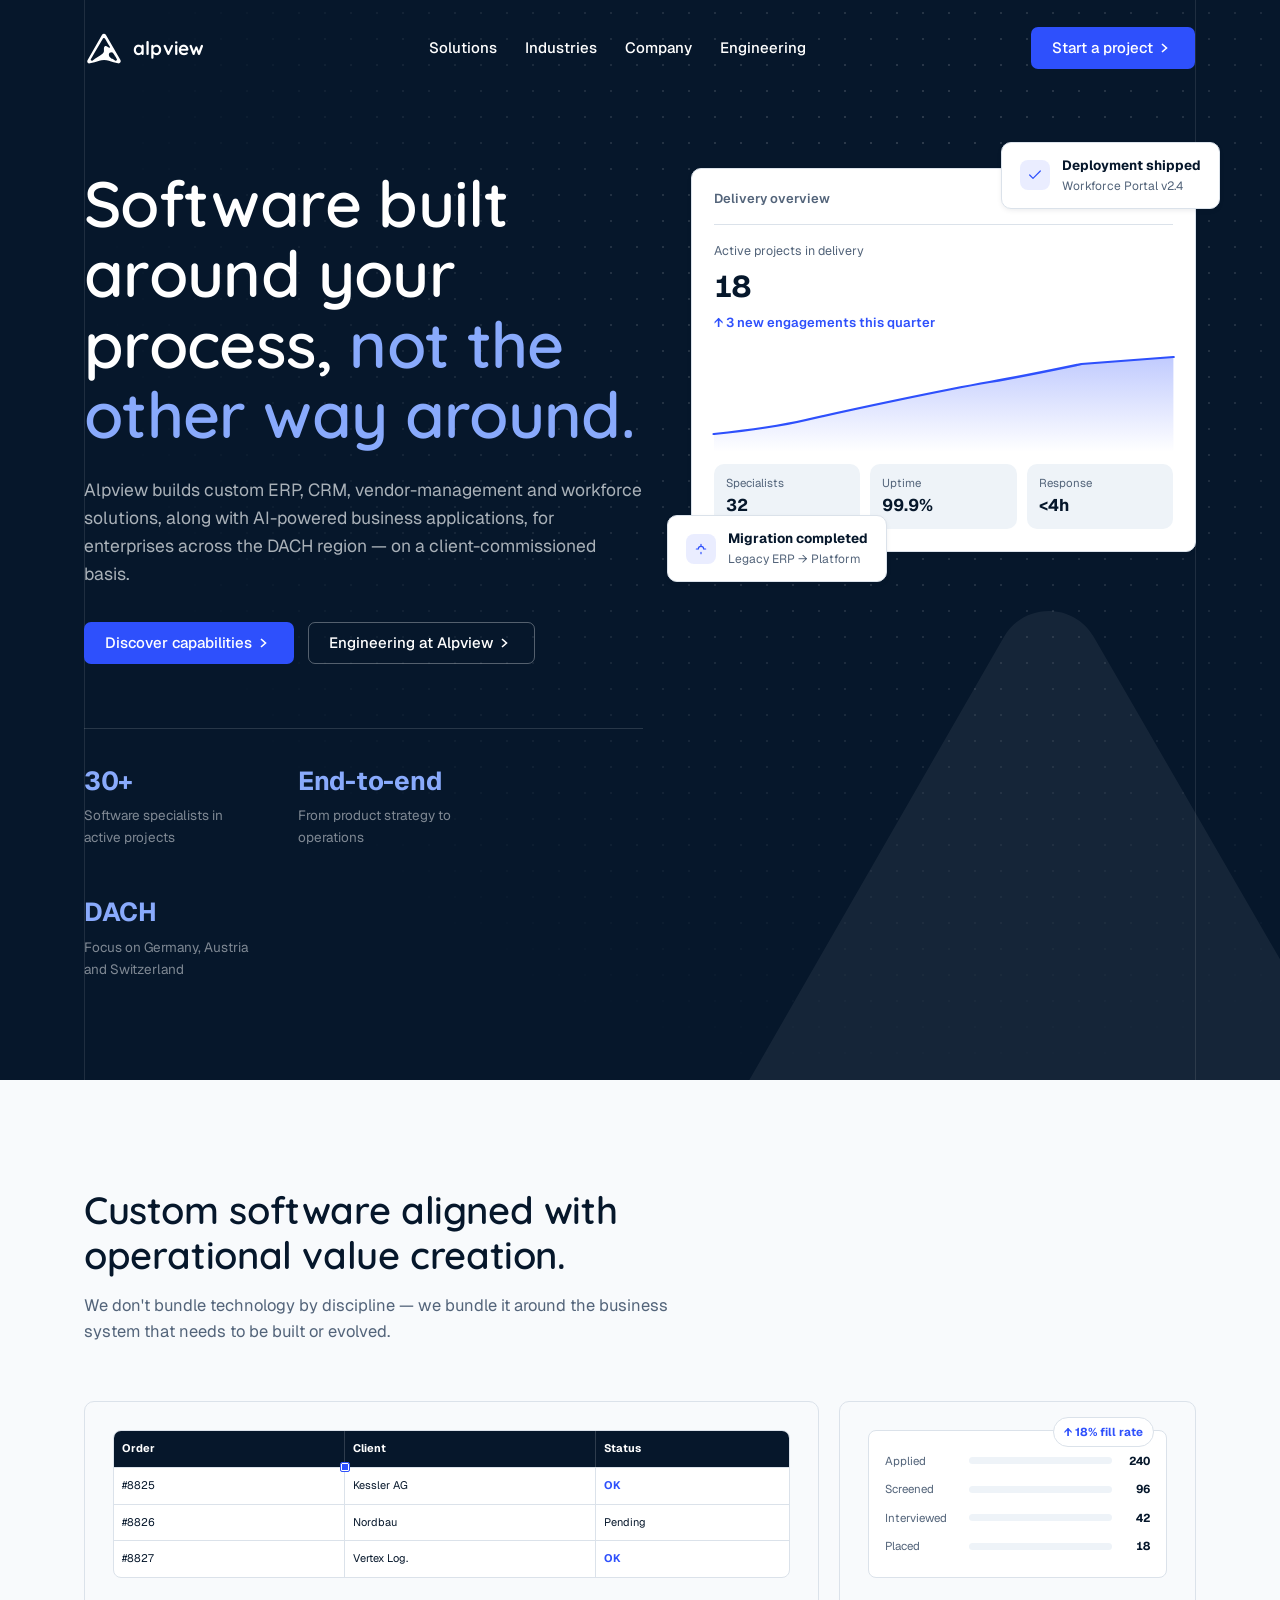
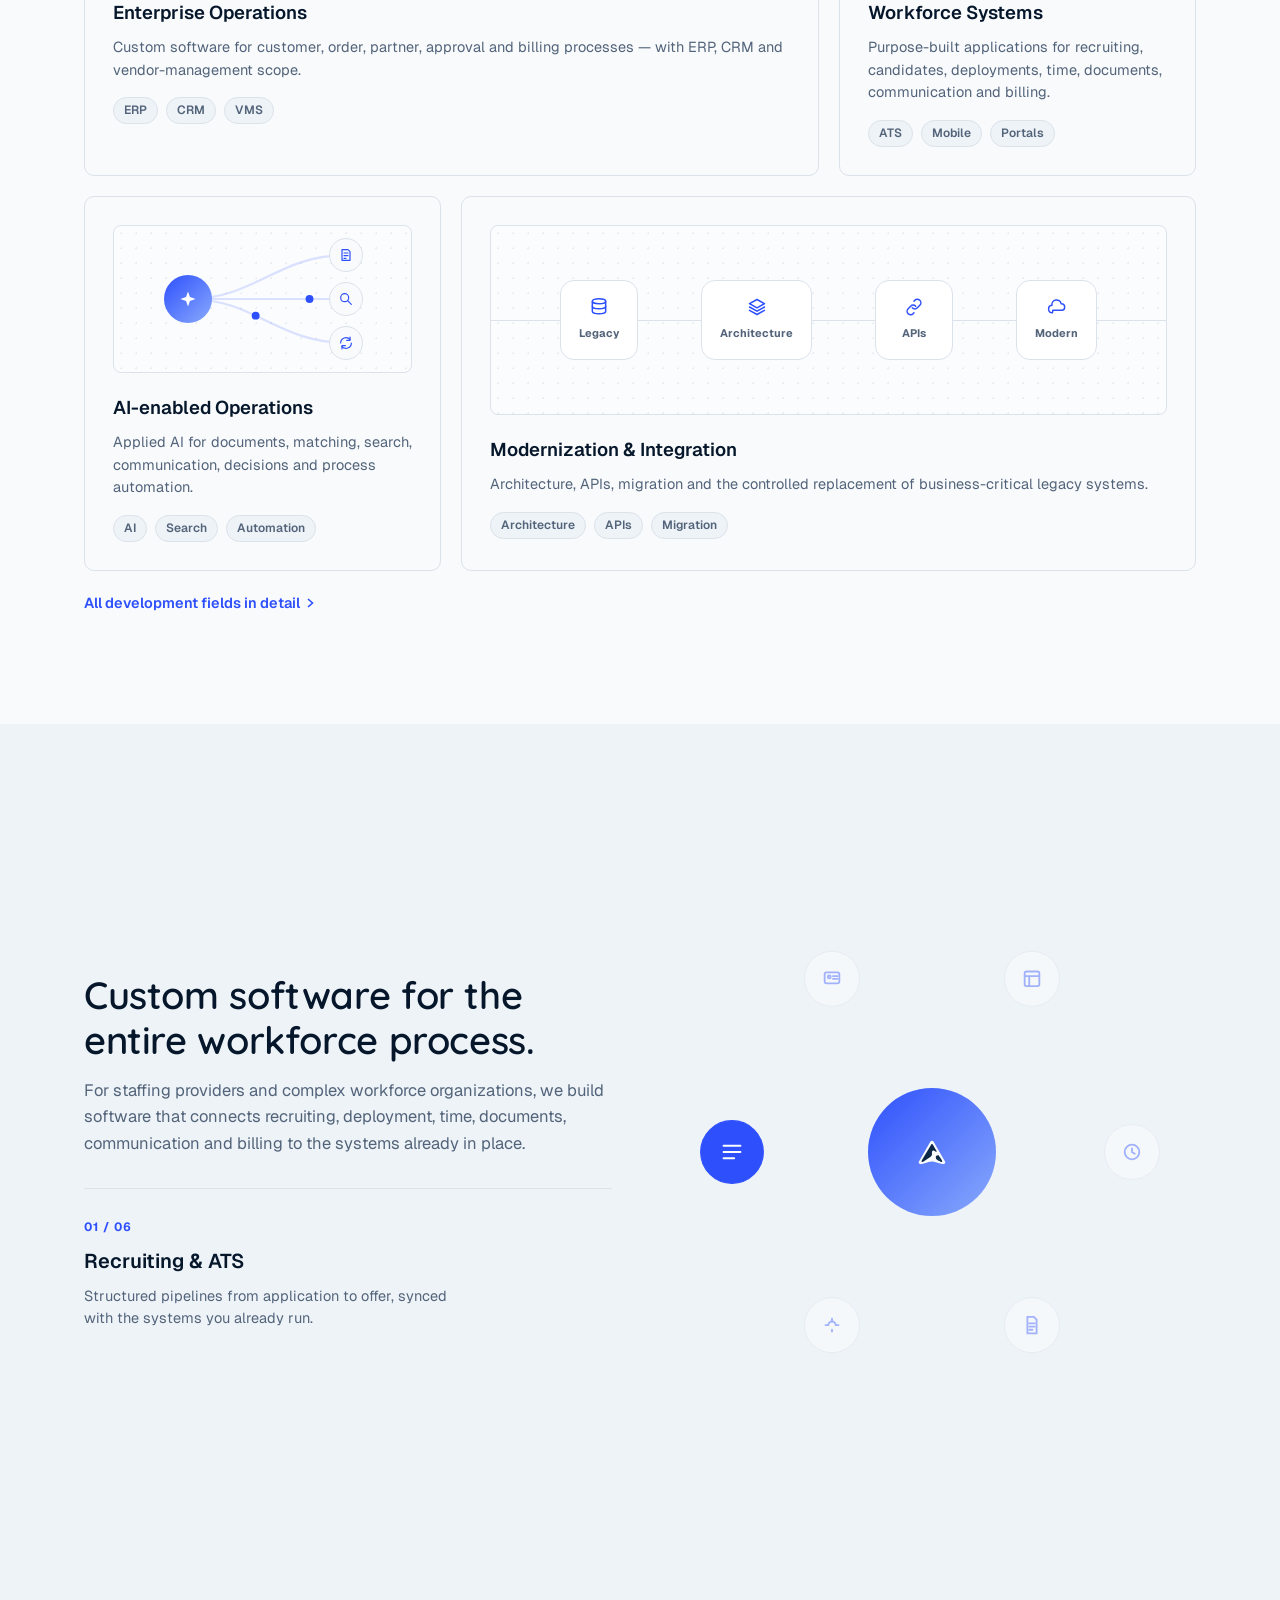
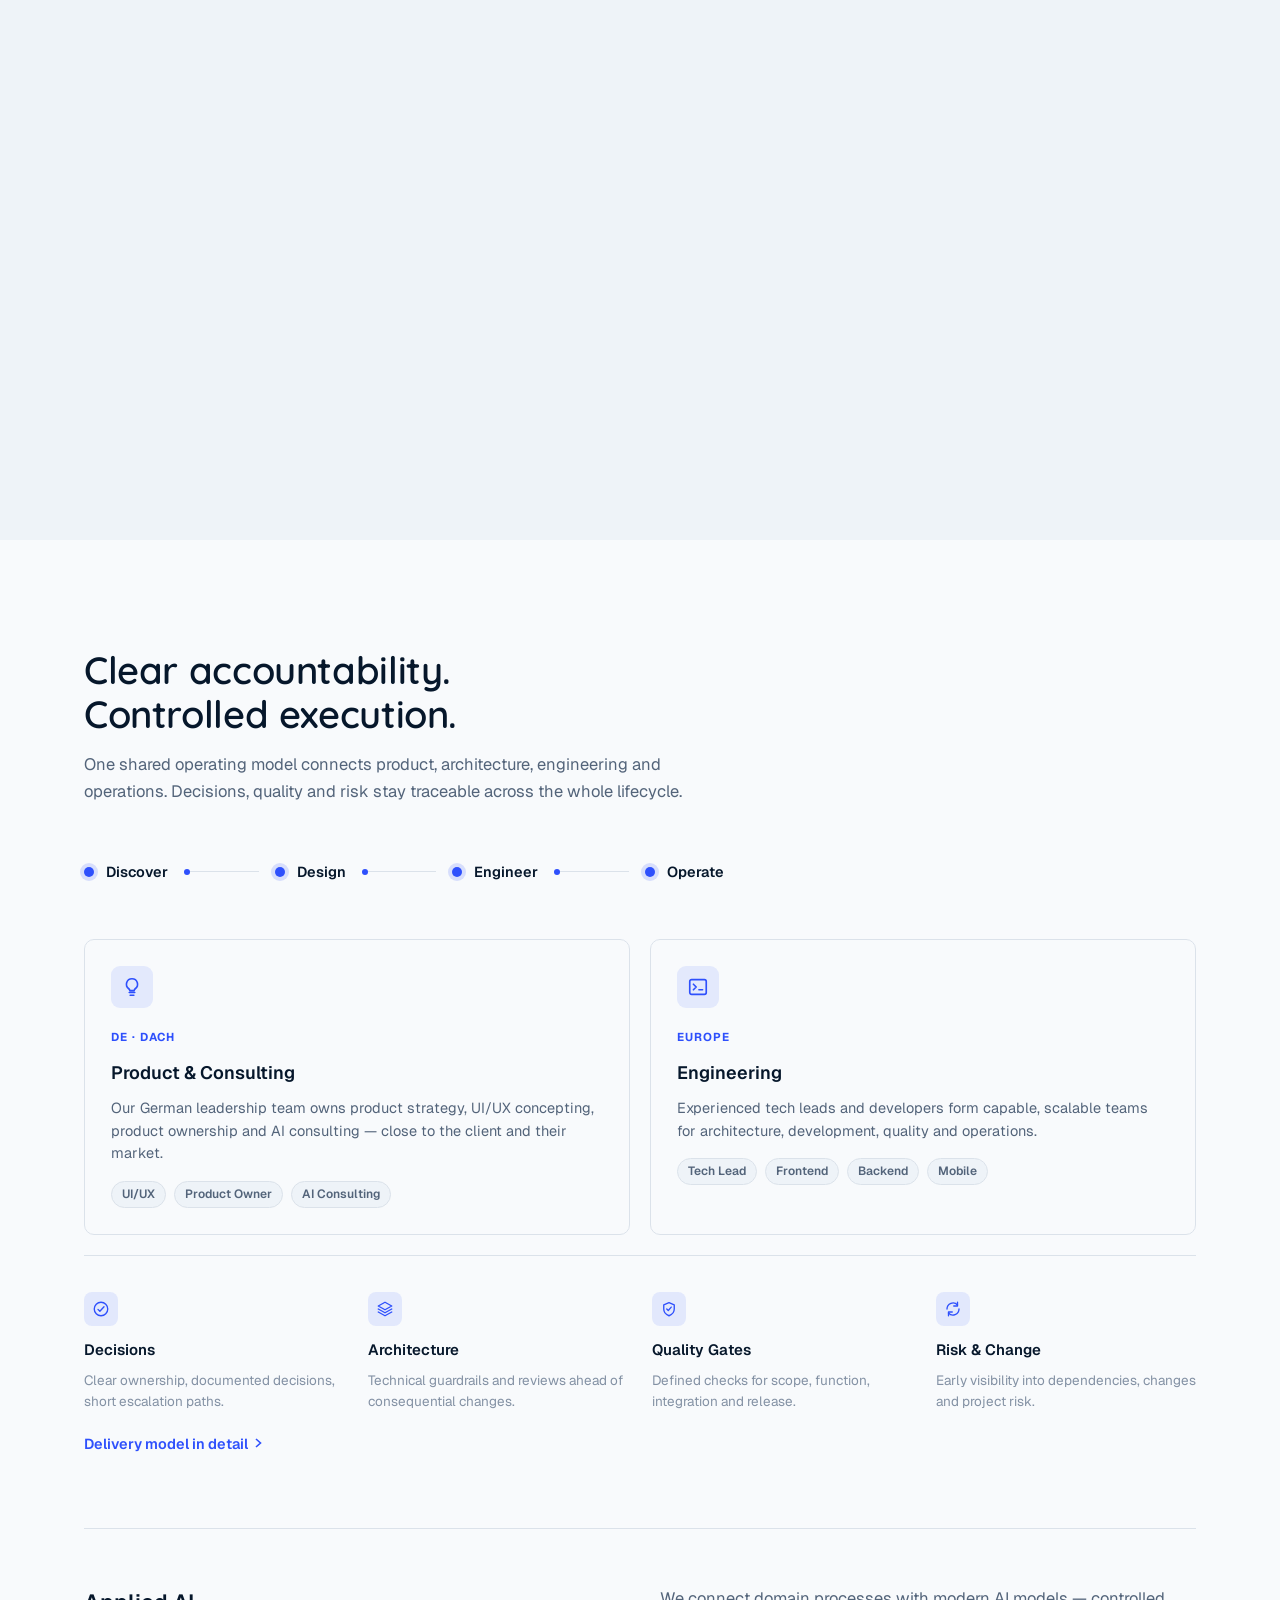
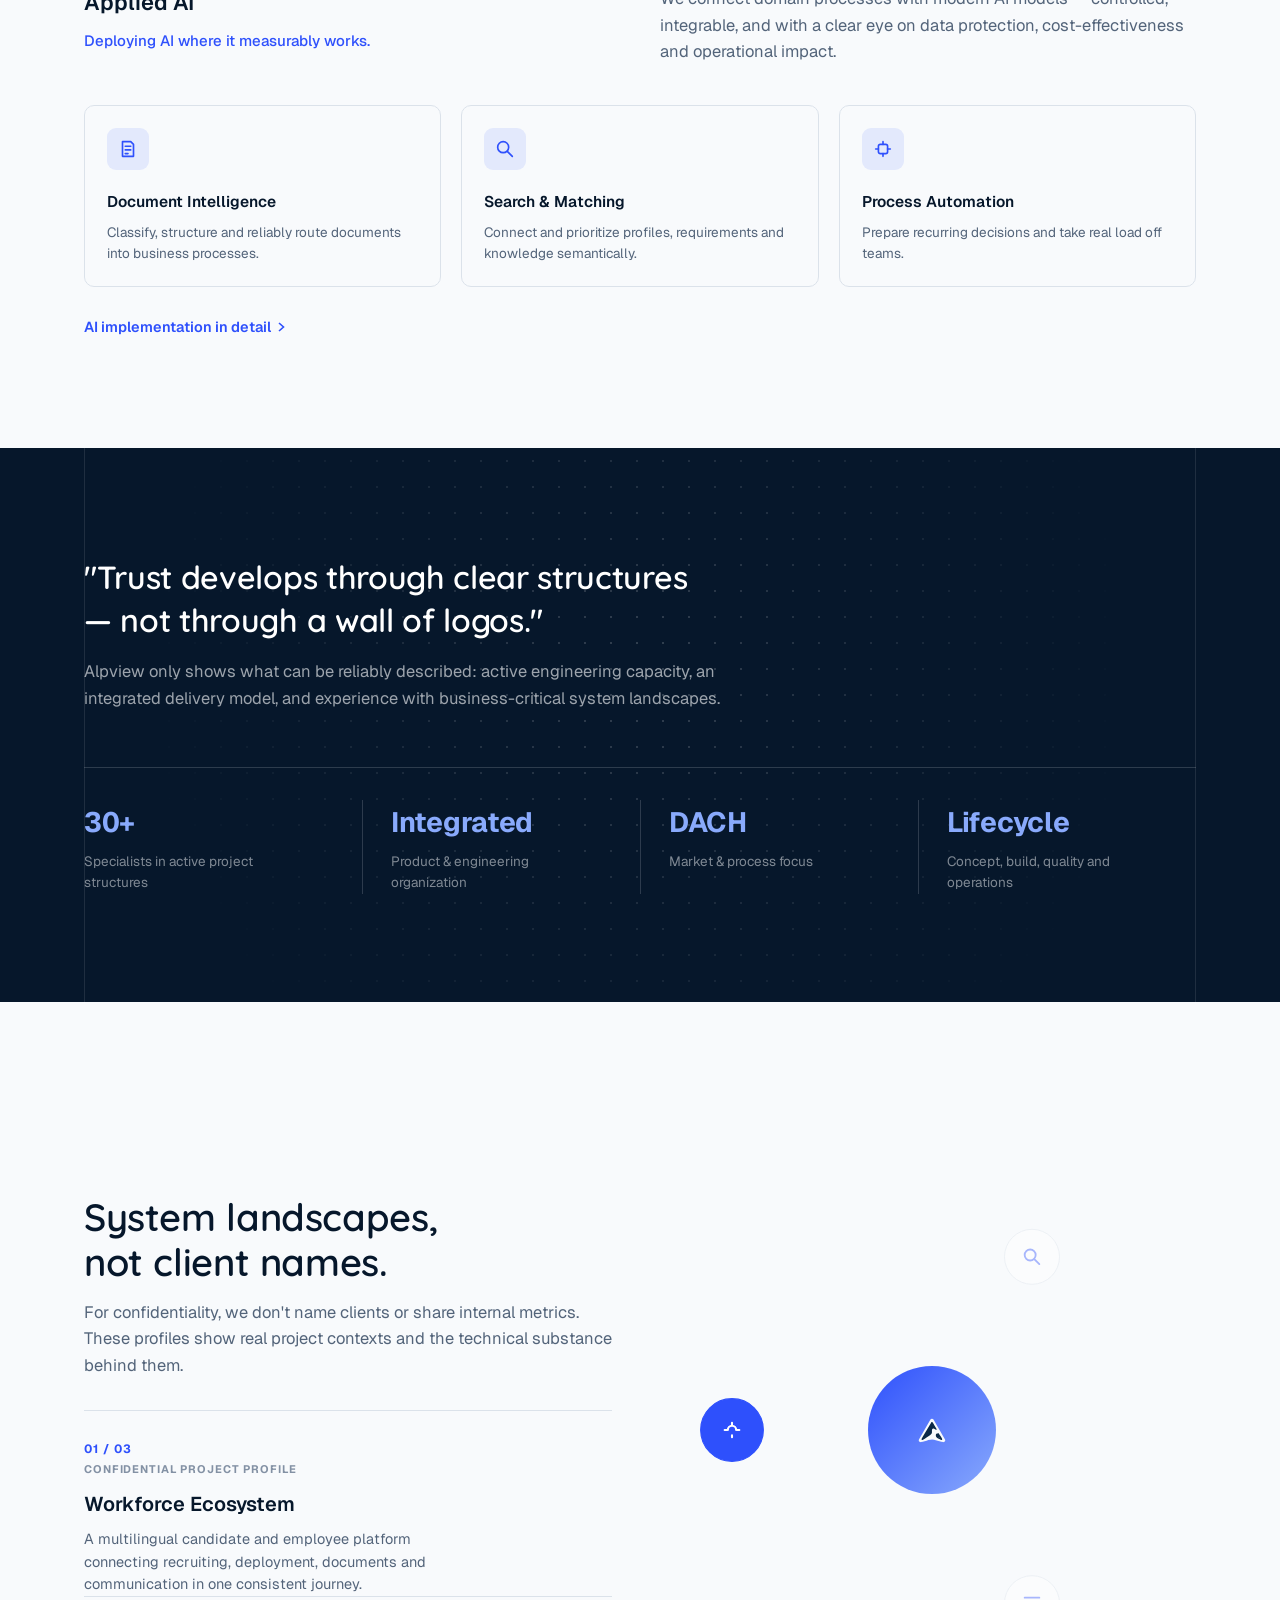
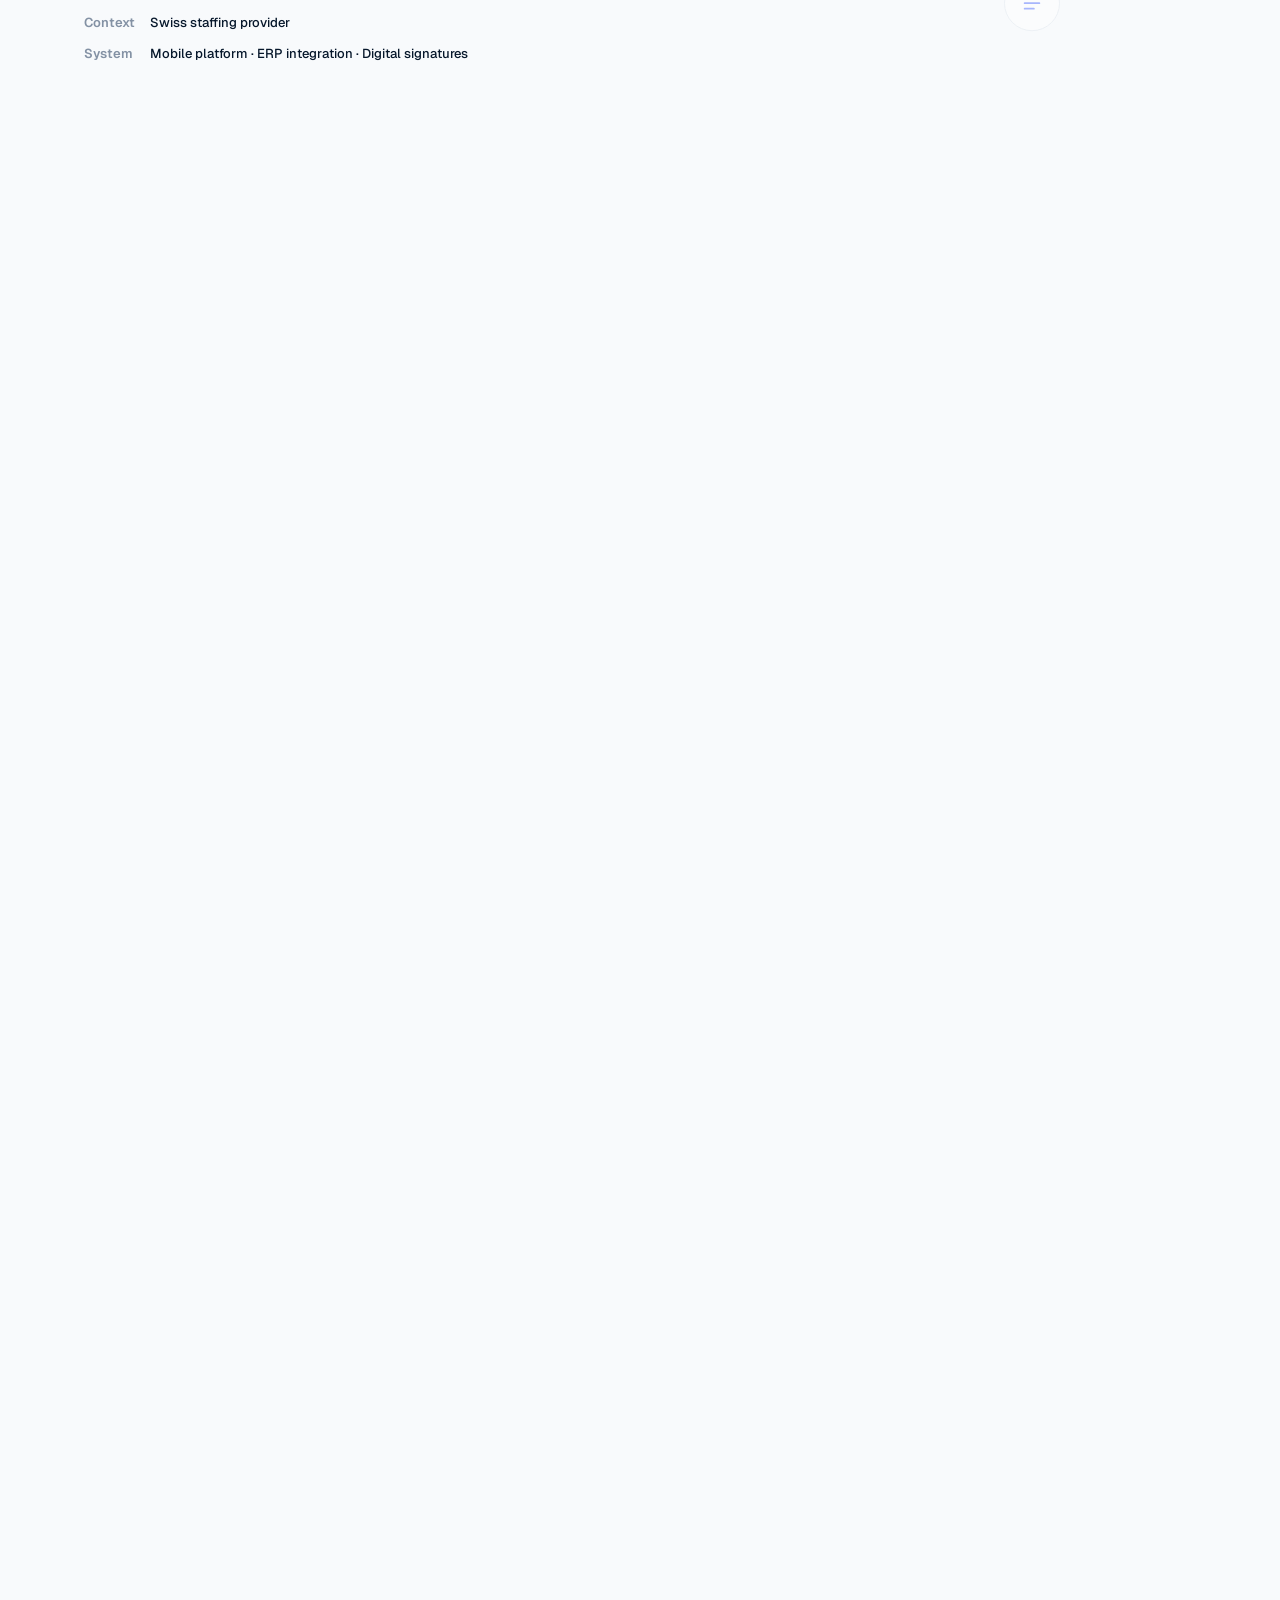
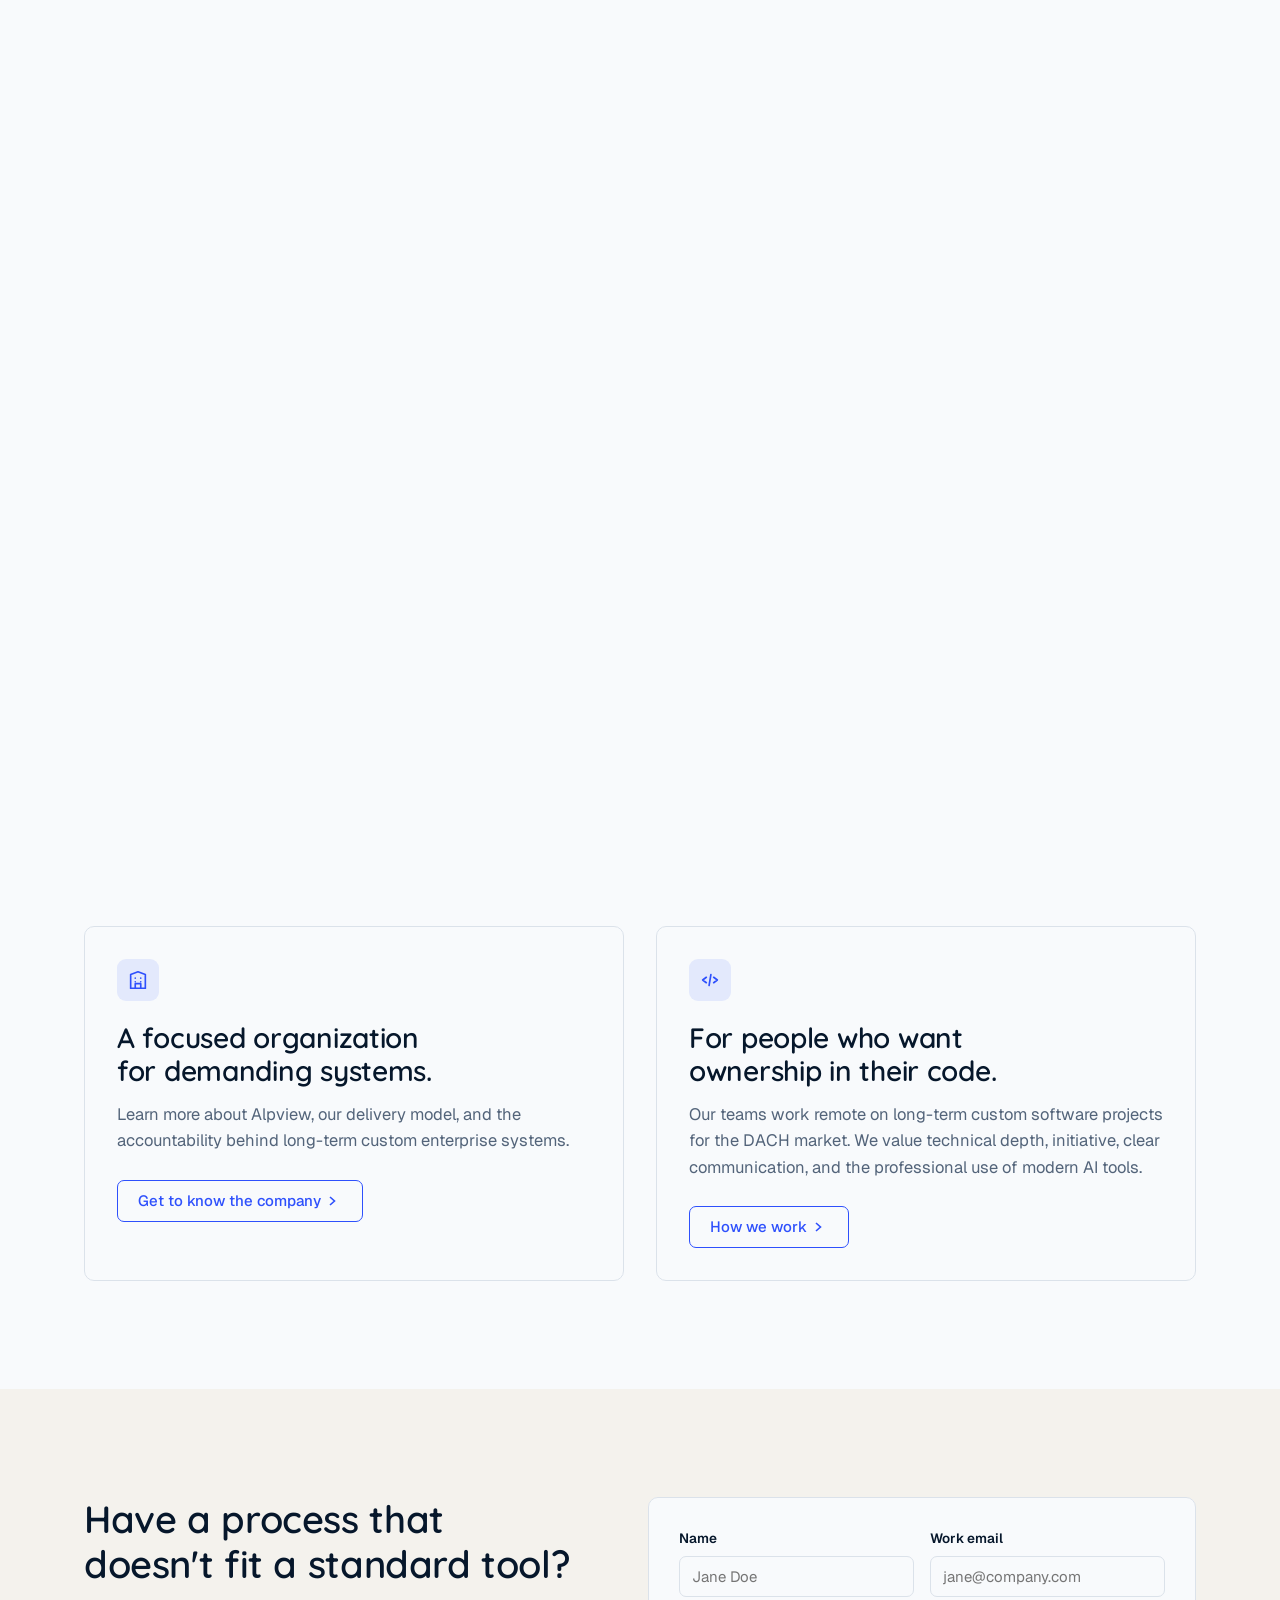
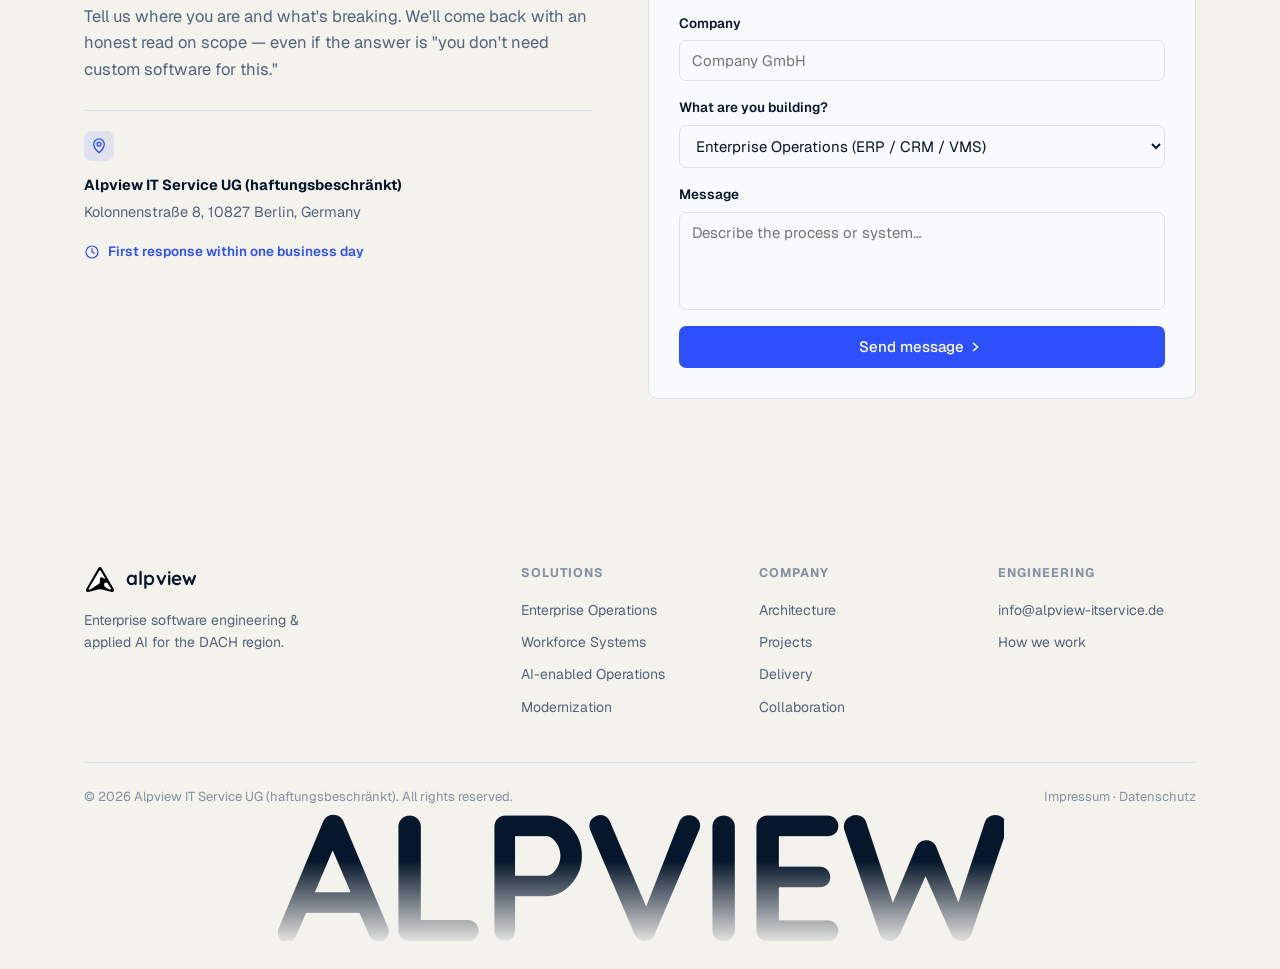
==== commit 0b2def9a: "Major pass: scroll-driven orbit carousels, header hover fix, font swap, redesigned scan visual - Her" ====
--- a/index.html
+++ b/index.html
@@ -7,7 +7,7 @@
 <meta name="description" content="Alpview builds custom ERP, CRM, vendor-management and workforce solutions, plus AI-powered business applications, for enterprises across the DACH region.">
 <link rel="preconnect" href="https://fonts.googleapis.com">
 <link rel="preconnect" href="https://fonts.gstatic.com" crossorigin>
-<link href="https://fonts.googleapis.com/css2?family=Geist:wght@400;500;600;700;800&family=Quicksand:wght@600;700&family=Fraunces:ital,opsz,wght@0,9..144,500;0,9..144,600;1,9..144,500&display=swap" rel="stylesheet">
+<link href="https://fonts.googleapis.com/css2?family=Geist:wght@400;500;600;700;800&family=Quicksand:wght@500;600;700&display=swap" rel="stylesheet">
 <link rel="stylesheet" href="css/style.css">
 <link rel="icon" href="assets/favicon.svg" type="image/svg+xml">
 </head>
@@ -69,7 +69,7 @@
   </svg>
   <div class="container hero-inner">
     <div class="hero-copy">
-      <h1>Software for companies,<br><span class="highlight">whose processes don't allow a standard solution.</span></h1>
+      <h1>Software built around your process, <span class="highlight">not the other way around.</span></h1>
       <p class="hero-sub">Alpview builds custom ERP, CRM, vendor-management and workforce solutions, along with AI-powered business applications, for enterprises across the DACH region — on a client-commissioned basis.</p>
       <div class="hero-actions">
         <a href="#solutions" class="btn btn-primary">Discover capabilities <svg class="arrow" viewBox="0 0 14 12" aria-hidden="true"><path class="arrow-stem" d="M1.5 6H10"/><path class="arrow-head" d="M6.5 2l4.5 4-4.5 4"/></svg></a>
@@ -185,21 +185,29 @@
         <div class="card-visual visual-scan" aria-hidden="true">
           <div class="scan-track"></div>
           <div class="scan-bar"></div>
-          <div class="scan-item" style="--delay:.18s">
-            <div class="scan-item-icon"><svg viewBox="0 0 24 24" fill="none" stroke="currentColor" stroke-width="1.8" stroke-linecap="round" stroke-linejoin="round"><ellipse cx="12" cy="5" rx="8" ry="3"/><path d="M4 5v6c0 1.66 3.58 3 8 3s8-1.34 8-3V5"/><path d="M4 11v6c0 1.66 3.58 3 8 3s8-1.34 8-3v-6"/></svg></div>
-            <span>Legacy</span>
-          </div>
-          <div class="scan-item" style="--delay:.66s">
-            <div class="scan-item-icon"><svg viewBox="0 0 24 24" fill="none" stroke="currentColor" stroke-width="1.8" stroke-linecap="round" stroke-linejoin="round"><path d="M12 3 3 8l9 5 9-5-9-5z"/><path d="M3 16l9 5 9-5"/><path d="M3 12l9 5 9-5"/></svg></div>
-            <span>Architecture</span>
-          </div>
-          <div class="scan-item" style="--delay:1.14s">
-            <div class="scan-item-icon"><svg viewBox="0 0 24 24" fill="none" stroke="currentColor" stroke-width="1.8" stroke-linecap="round" stroke-linejoin="round"><path d="M10 13a4 4 0 0 0 6 0l3-3a4 4 0 0 0-6-6l-1 1"/><path d="M14 11a4 4 0 0 0-6 0l-3 3a4 4 0 0 0 6 6l1-1"/></svg></div>
-            <span>APIs</span>
-          </div>
-          <div class="scan-item" style="--delay:1.62s">
-            <div class="scan-item-icon"><svg viewBox="0 0 24 24" fill="none" stroke="currentColor" stroke-width="1.8" stroke-linecap="round" stroke-linejoin="round"><path d="M6.5 19a4.5 4.5 0 0 1-.5-8.98A5.5 5.5 0 0 1 16.9 8.02 4 4 0 0 1 17.5 16H7z"/></svg></div>
-            <span>Modern</span>
+          <div class="scan-item" style="--delay:.15s">
+            <div class="scan-item-card">
+              <svg viewBox="0 0 24 24" fill="none" stroke="currentColor" stroke-width="1.8" stroke-linecap="round" stroke-linejoin="round"><ellipse cx="12" cy="5" rx="8" ry="3"/><path d="M4 5v6c0 1.66 3.58 3 8 3s8-1.34 8-3V5"/><path d="M4 11v6c0 1.66 3.58 3 8 3s8-1.34 8-3v-6"/></svg>
+              <span>Legacy</span>
+            </div>
+          </div>
+          <div class="scan-item" style="--delay:.6s">
+            <div class="scan-item-card">
+              <svg viewBox="0 0 24 24" fill="none" stroke="currentColor" stroke-width="1.8" stroke-linecap="round" stroke-linejoin="round"><path d="M12 3 3 8l9 5 9-5-9-5z"/><path d="M3 16l9 5 9-5"/><path d="M3 12l9 5 9-5"/></svg>
+              <span>Architecture</span>
+            </div>
+          </div>
+          <div class="scan-item" style="--delay:1.05s">
+            <div class="scan-item-card">
+              <svg viewBox="0 0 24 24" fill="none" stroke="currentColor" stroke-width="1.8" stroke-linecap="round" stroke-linejoin="round"><path d="M10 13a4 4 0 0 0 6 0l3-3a4 4 0 0 0-6-6l-1 1"/><path d="M14 11a4 4 0 0 0-6 0l-3 3a4 4 0 0 0 6 6l1-1"/></svg>
+              <span>APIs</span>
+            </div>
+          </div>
+          <div class="scan-item" style="--delay:1.5s">
+            <div class="scan-item-card">
+              <svg viewBox="0 0 24 24" fill="none" stroke="currentColor" stroke-width="1.8" stroke-linecap="round" stroke-linejoin="round"><path d="M6.5 19a4.5 4.5 0 0 1-.5-8.98A5.5 5.5 0 0 1 16.9 8.02 4 4 0 0 1 17.5 16H7z"/></svg>
+              <span>Modern</span>
+            </div>
           </div>
         </div>
         <h3>Modernization &amp; Integration</h3>
@@ -213,30 +221,42 @@
 
 <!-- ======= INDUSTRY DEPTH ======= -->
 <section class="section section-light" id="industry" style="background:var(--ice)">
-  <div class="container industry-layout">
-    <div class="reveal">
-      <h2>Custom software for the entire workforce process.</h2>
-      <p class="lede" style="margin-top:14px">For staffing providers and complex workforce organizations, we build software that connects recruiting, deployment, time, documents, communication and billing to the systems already in place.</p>
-    </div>
-    <div class="hub reveal" aria-label="Connected workforce systems">
-      <svg class="hub-spokes" viewBox="0 0 600 500" preserveAspectRatio="none" aria-hidden="true">
-        <path class="hub-spoke hub-spoke-1" d="M300 250 100 100"/>
-        <path class="hub-spoke hub-spoke-2" d="M300 250 300 55"/>
-        <path class="hub-spoke hub-spoke-3" d="M300 250 500 100"/>
-        <path class="hub-spoke hub-spoke-4" d="M300 250 100 400"/>
-        <path class="hub-spoke hub-spoke-5" d="M300 250 300 445"/>
-        <path class="hub-spoke hub-spoke-6" d="M300 250 500 400"/>
-      </svg>
-      <div class="hub-core">
-        <img class="logo-mark" src="assets/alpview-logo-inverse.svg" alt="" aria-hidden="true">
-        <small>WORKFORCE<br>ECOSYSTEM</small>
-      </div>
-      <div class="hub-node hub-n1"><span class="hub-node-dot icon-blue"><svg viewBox="0 0 24 24" fill="none" stroke="currentColor" stroke-width="2"><path d="M4 4h16v16H4z" opacity="0"/><path d="M4 6h16M4 12h16M4 18h10"/></svg></span>Recruiting &amp; ATS</div>
-      <div class="hub-node hub-n2"><span class="hub-node-dot icon-blue"><svg viewBox="0 0 24 24" fill="none" stroke="currentColor" stroke-width="2"><rect x="4" y="5" width="16" height="12" rx="2"/><circle cx="9" cy="10" r="1.6"/><path d="M13 9h5M13 12h5"/></svg></span>Candidate platforms</div>
-      <div class="hub-node hub-n3"><span class="hub-node-dot icon-blue"><svg viewBox="0 0 24 24" fill="none" stroke="currentColor" stroke-width="2"><rect x="4" y="4" width="16" height="16" rx="2"/><path d="M4 9h16M9 9v11"/></svg></span>Deployment &amp; availability</div>
-      <div class="hub-node hub-n4"><span class="hub-node-dot icon-blue"><svg viewBox="0 0 24 24" fill="none" stroke="currentColor" stroke-width="2"><circle cx="12" cy="12" r="8"/><path d="M12 8v4l3 2"/></svg></span>Time &amp; approvals</div>
-      <div class="hub-node hub-n5"><span class="hub-node-dot icon-blue"><svg viewBox="0 0 24 24" fill="none" stroke="currentColor" stroke-width="2"><path d="M7 3h7l3 3v15H7z"/><path d="M9 10h6M9 13.5h6M9 17h3.5"/></svg></span>Documents &amp; signatures</div>
-      <div class="hub-node hub-n6"><span class="hub-node-dot icon-blue"><svg viewBox="0 0 24 24" fill="none" stroke="currentColor" stroke-width="2"><path d="M8 12a4 4 0 1 1 8 0"/><path d="M5 12h2M17 12h2M12 5v2M12 17v2"/></svg></span>Vendor management</div>
+  <div class="carousel-pin-wrap" id="industryCarousel">
+    <div class="carousel-sticky">
+      <div class="container carousel-layout">
+        <div class="carousel-copy reveal">
+          <h2>Custom software for the entire workforce process.</h2>
+          <p class="lede" style="margin-top:14px">For staffing providers and complex workforce organizations, we build software that connects recruiting, deployment, time, documents, communication and billing to the systems already in place.</p>
+          <div class="carousel-detail">
+            <span class="carousel-detail-index">01 / 06</span>
+            <h3 class="carousel-detail-title">Recruiting &amp; ATS</h3>
+            <p class="carousel-detail-desc">Structured pipelines from application to offer, synced with the systems you already run.</p>
+          </div>
+        </div>
+        <div class="carousel-ring" aria-label="Connected workforce systems">
+          <div class="carousel-hub">
+            <img class="logo-mark" src="assets/alpview-logo-inverse.svg" alt="" aria-hidden="true">
+          </div>
+          <div class="carousel-node active" data-title="Recruiting &amp; ATS" data-desc="Structured pipelines from application to offer, synced with the systems you already run.">
+            <span class="carousel-node-dot"><svg viewBox="0 0 24 24" fill="none" stroke="currentColor" stroke-width="2" stroke-linecap="round"><path d="M4 6h16M4 12h16M4 18h10"/></svg></span>
+          </div>
+          <div class="carousel-node" data-title="Candidate platforms" data-desc="Branded portals candidates actually want to use, from first contact to placement.">
+            <span class="carousel-node-dot"><svg viewBox="0 0 24 24" fill="none" stroke="currentColor" stroke-width="2" stroke-linecap="round"><rect x="4" y="5" width="16" height="12" rx="2"/><circle cx="9" cy="10" r="1.6"/><path d="M13 9h5M13 12h5"/></svg></span>
+          </div>
+          <div class="carousel-node" data-title="Deployment &amp; availability" data-desc="Real-time visibility into who's deployed where, and who's free next.">
+            <span class="carousel-node-dot"><svg viewBox="0 0 24 24" fill="none" stroke="currentColor" stroke-width="2" stroke-linecap="round"><rect x="4" y="4" width="16" height="16" rx="2"/><path d="M4 9h16M9 9v11"/></svg></span>
+          </div>
+          <div class="carousel-node" data-title="Time &amp; approvals" data-desc="Time capture and multi-level approvals that hold up to audit.">
+            <span class="carousel-node-dot"><svg viewBox="0 0 24 24" fill="none" stroke="currentColor" stroke-width="2" stroke-linecap="round"><circle cx="12" cy="12" r="8"/><path d="M12 8v4l3 2"/></svg></span>
+          </div>
+          <div class="carousel-node" data-title="Documents &amp; signatures" data-desc="Contracts, ID checks and signatures handled without a single paper trail.">
+            <span class="carousel-node-dot"><svg viewBox="0 0 24 24" fill="none" stroke="currentColor" stroke-width="2" stroke-linecap="round"><path d="M7 3h7l3 3v15H7z"/><path d="M9 10h6M9 13.5h6M9 17h3.5"/></svg></span>
+          </div>
+          <div class="carousel-node" data-title="Vendor management" data-desc="One record of truth for every partner, rate and vendor obligation.">
+            <span class="carousel-node-dot"><svg viewBox="0 0 24 24" fill="none" stroke="currentColor" stroke-width="2" stroke-linecap="round"><path d="M8 12a4 4 0 1 1 8 0"/><path d="M5 12h2M17 12h2M12 5v2M12 17v2"/></svg></span>
+          </div>
+        </div>
+      </div>
     </div>
   </div>
 </section>
@@ -343,52 +363,48 @@
 
 <!-- ======= CASES ======= -->
 <section class="section section-light" id="cases">
-  <div class="container">
-    <div class="split-heading reveal">
-      <div>
-        <h2>System landscapes, not client names.</h2>
-      </div>
-      <p class="lede">For confidentiality, we don't name clients or share internal metrics. These profiles show real project contexts and the technical substance behind them.</p>
-    </div>
-    <div class="work-grid">
-      <article class="work-card reveal">
-        <div class="work-visual"><svg viewBox="0 0 220 44" preserveAspectRatio="none"><path d="M4 30 Q40 8 74 26 T146 14 T216 22" fill="none" stroke-width="2"/><circle cx="4" cy="30" r="3"/><circle cx="74" cy="26" r="3"/><circle cx="146" cy="14" r="3"/><circle cx="216" cy="22" r="3"/></svg></div>
-        <div class="work-content">
-          <span class="work-label">Confidential project profile</span>
-          <h3>Workforce Ecosystem</h3>
-          <p>A multilingual candidate and employee platform connecting recruiting, deployment, documents and communication in one consistent journey.</p>
-          <dl class="work-meta">
-            <div><dt>Context</dt><dd>Swiss staffing provider</dd></div>
-            <div><dt>System</dt><dd>Mobile platform · ERP integration · Digital signatures</dd></div>
-          </dl>
-        </div>
-      </article>
-      <article class="work-card reveal">
-        <div class="work-visual"><svg viewBox="0 0 220 44" preserveAspectRatio="none"><path d="M4 14 Q50 34 96 18 T160 30 T216 10" fill="none" stroke-width="2"/><circle cx="4" cy="14" r="3"/><circle cx="96" cy="18" r="3"/><circle cx="160" cy="30" r="3"/><circle cx="216" cy="10" r="3"/></svg></div>
-        <div class="work-content">
-          <span class="work-label">Confidential project profile</span>
-          <h3>Recruiting Intelligence</h3>
-          <p>An AI-powered recruiting flow from document intake through structured profiles and matching to a qualified decision.</p>
-          <dl class="work-meta">
-            <div><dt>Context</dt><dd>DACH recruiting operations</dd></div>
-            <div><dt>System</dt><dd>ATS · Parsing · Matching · Communication</dd></div>
-          </dl>
-        </div>
-      </article>
-      <article class="work-card reveal">
-        <div class="work-visual"><svg viewBox="0 0 220 44" preserveAspectRatio="none"><path d="M4 24 Q44 6 88 22 T156 8 T216 28" fill="none" stroke-width="2"/><circle cx="4" cy="24" r="3"/><circle cx="88" cy="22" r="3"/><circle cx="156" cy="8" r="3"/><circle cx="216" cy="28" r="3"/></svg></div>
-        <div class="work-content">
-          <span class="work-label">Confidential project profile</span>
-          <h3>Enterprise Operations</h3>
-          <p>Integrated control of customers, suppliers, requests, offers, approvals and operational workflows in one platform.</p>
-          <dl class="work-meta">
-            <div><dt>Context</dt><dd>Complex B2B processes</dd></div>
-            <div><dt>System</dt><dd>CRM · Vendor management · Workflow</dd></div>
-          </dl>
-        </div>
-      </article>
-    </div>
-    <a href="#contact" class="link-arrow reveal">View all project profiles <svg class="arrow" viewBox="0 0 14 12" aria-hidden="true"><path class="arrow-stem" d="M1.5 6H10"/><path class="arrow-head" d="M6.5 2l4.5 4-4.5 4"/></svg></a>
+  <div class="carousel-pin-wrap" id="casesCarousel">
+    <div class="carousel-sticky">
+      <div class="container carousel-layout">
+        <div class="carousel-copy reveal">
+          <h2>System landscapes, not client names.</h2>
+          <p class="lede" style="margin-top:14px">For confidentiality, we don't name clients or share internal metrics. These profiles show real project contexts and the technical substance behind them.</p>
+          <div class="carousel-detail">
+            <span class="carousel-detail-index">01 / 03</span>
+            <span class="work-label">Confidential project profile</span>
+            <h3 class="carousel-detail-title">Workforce Ecosystem</h3>
+            <p class="carousel-detail-desc">A multilingual candidate and employee platform connecting recruiting, deployment, documents and communication in one consistent journey.</p>
+            <dl class="work-meta">
+              <div><dt>Context</dt><dd class="carousel-detail-context">Swiss staffing provider</dd></div>
+              <div><dt>System</dt><dd class="carousel-detail-system">Mobile platform · ERP integration · Digital signatures</dd></div>
+            </dl>
+          </div>
+        </div>
+        <div class="carousel-ring" aria-label="Confidential project profiles">
+          <div class="carousel-hub">
+            <img class="logo-mark" src="assets/alpview-logo-inverse.svg" alt="" aria-hidden="true">
+          </div>
+          <div class="carousel-node active"
+            data-label="Confidential project profile" data-title="Workforce Ecosystem"
+            data-desc="A multilingual candidate and employee platform connecting recruiting, deployment, documents and communication in one consistent journey."
+            data-context="Swiss staffing provider" data-system="Mobile platform · ERP integration · Digital signatures">
+            <span class="carousel-node-dot"><svg viewBox="0 0 24 24" fill="none" stroke="currentColor" stroke-width="2" stroke-linecap="round"><path d="M8 12a4 4 0 1 1 8 0"/><path d="M5 12h2M17 12h2M12 5v2M12 17v2"/></svg></span>
+          </div>
+          <div class="carousel-node"
+            data-label="Confidential project profile" data-title="Recruiting Intelligence"
+            data-desc="An AI-powered recruiting flow from document intake through structured profiles and matching to a qualified decision."
+            data-context="DACH recruiting operations" data-system="ATS · Parsing · Matching · Communication">
+            <span class="carousel-node-dot"><svg viewBox="0 0 24 24" fill="none" stroke="currentColor" stroke-width="2" stroke-linecap="round"><circle cx="10" cy="10" r="6"/><path d="M14.5 14.5 20 20"/></svg></span>
+          </div>
+          <div class="carousel-node"
+            data-label="Confidential project profile" data-title="Enterprise Operations"
+            data-desc="Integrated control of customers, suppliers, requests, offers, approvals and operational workflows in one platform."
+            data-context="Complex B2B processes" data-system="CRM · Vendor management · Workflow">
+            <span class="carousel-node-dot"><svg viewBox="0 0 24 24" fill="none" stroke="currentColor" stroke-width="2" stroke-linecap="round"><path d="M4 6h16M4 12h16M4 18h10"/></svg></span>
+          </div>
+        </div>
+      </div>
+    </div>
   </div>
 </section>
 
@@ -468,6 +484,7 @@
       <span><a href="#">Impressum</a> · <a href="#">Datenschutz</a></span>
     </div>
   </div>
+  <div class="footer-mega-wrap"><span class="footer-mega reveal" id="footerMega">ALPVIEW</span></div>
 </footer>
 
 <script src="js/main.js"></script>
--- a/css/style.css
+++ b/css/style.css
@@ -14,7 +14,7 @@
   --border: #dbe2ea;
   --radius: 10px;
   --font: 'Geist', ui-sans-serif, system-ui, -apple-system, 'Segoe UI', sans-serif;
-  --font-serif: 'Fraunces', Georgia, 'Times New Roman', serif;
+  --font-display: 'Quicksand', var(--font);
 }
 
 * { margin: 0; padding: 0; box-sizing: border-box; }
@@ -78,8 +78,8 @@
 .nav-links { display: flex; gap: 28px; }
 .nav-links a { font-weight: 500; font-size: 15px; color: #fff; transition: color .2s ease; }
 .site-header.bar-active .nav-links a { color: var(--ink); }
-.nav-links:hover a { color: var(--muted); }
-.nav-links a:hover { color: var(--brand); }
+.site-header.bar-active .nav-links:hover a { color: var(--muted); }
+.site-header.bar-active .nav-links a:hover { color: var(--brand); }
 .nav-burger { display: none; flex-direction: column; gap: 5px; background: none; border: none; cursor: pointer; padding: 8px; }
 .nav-burger span { width: 22px; height: 2px; background: #fff; border-radius: 2px; transition: background .25s ease; }
 .site-header.bar-active .nav-burger span { background: var(--ink); }
@@ -120,11 +120,9 @@
 .section { padding: 108px 0; }
 .section-tint { background: var(--cream); }
 .section-light { background: var(--white); }
-h2 { font-family: var(--font-serif); font-size: clamp(28px, 3.2vw, 42px); line-height: 1.12; letter-spacing: -0.01em; font-weight: 500; text-wrap: balance; }
+h2 { font-family: var(--font-display); font-size: clamp(26px, 3vw, 38px); line-height: 1.18; letter-spacing: -0.01em; font-weight: 600; text-wrap: balance; }
 .lede { color: var(--ink-soft); font-size: 16.5px; line-height: 1.6; max-width: 640px; }
 .section-heading { max-width: 700px; margin-bottom: 56px; }
-.split-heading { display: grid; grid-template-columns: 1fr 340px; gap: 40px; align-items: end; max-width: none; }
-.split-heading > div:first-child h2 { margin-top: 8px; }
 .link-arrow { display: inline-flex; align-items: center; gap: 6px; font-weight: 600; font-size: 14.5px; color: var(--brand); margin-top: 20px; }
 
 /* ---------- Hero ---------- */
@@ -153,10 +151,10 @@
 .hero-inner { position: relative; z-index: 1; display: grid; grid-template-columns: 1.05fr .95fr; gap: 48px; align-items: start; }
 @media (max-width: 980px) { .hero-inner { grid-template-columns: 1fr; } }
 .hero h1 {
-  font-family: var(--font-serif); font-size: clamp(42px, 6vw, 78px); line-height: 1.04;
-  letter-spacing: -0.01em; font-weight: 500; color: #fff; text-wrap: balance;
-}
-.hero h1 .highlight { font-style: italic; color: var(--brand-light); }
+  font-family: var(--font-display); font-size: clamp(38px, 5.2vw, 64px); line-height: 1.1;
+  letter-spacing: -0.01em; font-weight: 600; color: #fff; text-wrap: balance;
+}
+.hero h1 .highlight { color: var(--brand-light); }
 .hero-sub { margin: 26px 0 34px; font-size: 17.5px; line-height: 1.6; color: rgba(248,250,252,.68); max-width: 560px; }
 .hero-actions { display: flex; gap: 14px; flex-wrap: wrap; margin-bottom: 64px; }
 .hero .btn-outline { border-color: rgba(248,250,252,.32); color: #fff; }
@@ -203,7 +201,7 @@
   border: 1px solid var(--border); padding: 28px;
   transition: border-color .3s ease, background .3s ease, transform .35s cubic-bezier(.25,.8,.4,1);
 }
-.card:hover, .work-card:hover, .region-card:hover, .ai-item:hover {
+.card:hover, .region-card:hover, .ai-item:hover {
   border-color: var(--brand); transform: translateY(-3px);
 }
 .card-icon { width: 42px; height: 42px; border-radius: 9px; display: grid; place-items: center; margin-bottom: 20px; transition: transform .3s cubic-bezier(.25,.8,.4,1); }
@@ -239,7 +237,7 @@
   margin: -4px; z-index: 2;
   transition: top .45s cubic-bezier(.25,.8,.4,1), left .45s cubic-bezier(.25,.8,.4,1);
 }
-.card:hover .sheet-cursor { top: 95%; left: 97%; }
+.card:hover .sheet-cursor { top: 96%; left: 34.286%; }
 .sheet-select {
   position: absolute; top: 25%; left: 34.286%; width: 0; height: 0; opacity: 0;
   border: 2px solid var(--brand); background: rgba(46,80,252,.08); pointer-events: none;
@@ -296,86 +294,76 @@
 .connect-label { position: absolute; top: 100%; left: 50%; transform: translateX(-50%); margin-top: 8px; font-size: 11px; font-weight: 700; color: var(--ink-soft); white-space: nowrap; }
 
 /* Modernization & Integration — a migration path; one highlight sweeps
-   left to right across the stages on hover, instead of continuous motion. */
+   left to right across the full width of the box on hover, lighting up
+   each waypoint card in turn, instead of continuous motion. */
 .visual-scan {
   position: relative; height: 190px; border: 1px solid var(--border); border-radius: 8px; overflow: hidden;
   background-color: #fbfcfe;
   background-image: radial-gradient(rgba(6,23,43,.07) 1px, transparent 1px);
   background-size: 15px 15px;
-  display: flex; align-items: center; justify-content: space-evenly; padding: 0 28px;
-}
-.scan-track { position: absolute; left: 28px; right: 28px; top: 50%; height: 1px; background: var(--border); }
+  display: flex; align-items: center; justify-content: space-evenly; padding: 0 6px;
+}
+.scan-track { position: absolute; left: 0; right: 0; top: 50%; height: 1px; background: var(--border); }
 .scan-bar {
-  position: absolute; top: 18px; bottom: 18px; left: -140px; width: 140px;
-  background: linear-gradient(90deg, transparent, rgba(46,80,252,.14), transparent);
+  position: absolute; top: 0; bottom: 0; left: -180px; width: 180px;
+  background: linear-gradient(90deg, transparent, rgba(46,80,252,.16), transparent);
   transition: left 1.8s cubic-bezier(.4,0,.2,1); pointer-events: none;
 }
 .card:hover .scan-bar { left: 100%; }
-.scan-item { position: relative; z-index: 1; display: flex; flex-direction: column; align-items: center; gap: 10px; }
-.scan-item-icon {
-  width: 44px; height: 44px; border-radius: 50%; background: #fff; border: 1px solid var(--border);
-  display: flex; align-items: center; justify-content: center; color: var(--brand);
-  transition: border-color .3s ease, transform .3s cubic-bezier(.25,.8,.4,1); transition-delay: 0s;
-}
-.scan-item-icon svg { width: 20px; height: 20px; }
-.card:hover .scan-item-icon { border-color: var(--brand); transform: scale(1.12); transition-delay: var(--delay); }
-.scan-item span { font-size: 11.5px; font-weight: 700; color: var(--ink-soft); }
+.scan-item { position: relative; z-index: 1; }
+.scan-item-card {
+  display: flex; flex-direction: column; align-items: center; gap: 8px;
+  background: #fff; border: 1px solid var(--border); border-radius: 14px;
+  padding: 16px 18px; min-width: 78px;
+  transition: transform .3s cubic-bezier(.25,.8,.4,1), border-color .3s ease; transition-delay: 0s;
+}
+.scan-item-card svg { width: 20px; height: 20px; color: var(--brand); }
+.scan-item-card span { font-size: 11px; font-weight: 700; color: var(--ink-soft); white-space: nowrap; }
+.card:hover .scan-item-card { transform: translateY(-6px); border-color: var(--brand); transition-delay: var(--delay); }
 @media (prefers-reduced-motion: reduce) {
   .connect-dot, .connect-dot animateMotion { display: none; }
-  .pipeline-bar span, .sheet-cursor, .sheet-select, .scan-bar, .scan-item-icon { transition: none; }
-}
-
-/* ---------- Industry / hub diagram ---------- */
-.industry-layout { display: grid; grid-template-columns: 1fr 1fr; gap: 56px; align-items: center; }
-@media (max-width: 900px) { .industry-layout { grid-template-columns: 1fr; } }
-.hub {
-  position: relative; aspect-ratio: 6 / 5; width: 100%;
-}
-.hub-spokes { position: absolute; inset: 0; width: 100%; height: 100%; }
-.hub-spoke { fill: none; stroke: rgba(46,80,252,.14); stroke-width: 2; stroke-linecap: round; animation: hubSpokeReveal 9s ease-in-out infinite; }
-@keyframes hubSpokeReveal {
-  0% { stroke: var(--brand); }
-  14% { stroke: var(--brand); }
-  20%, 100% { stroke: rgba(46,80,252,.14); }
-}
-.hub-spoke-1 { animation-delay: 0s; }
-.hub-spoke-2 { animation-delay: -1.5s; }
-.hub-spoke-3 { animation-delay: -3s; }
-.hub-spoke-4 { animation-delay: -4.5s; }
-.hub-spoke-5 { animation-delay: -6s; }
-.hub-spoke-6 { animation-delay: -7.5s; }
-.hub-core {
+  .pipeline-bar span, .sheet-cursor, .sheet-select, .scan-bar, .scan-item-card { transition: none; }
+}
+
+/* ---------- Scroll-driven orbit carousel (shared by Industry + Cases) ----------
+   A tall wrapper drives scroll progress; a sticky inner viewport holds a
+   ring of nodes positioned by JS via trig (see main.js). One node orbits
+   into the middle-left anchor at a time, and the copy panel swaps to match. */
+.carousel-pin-wrap { position: relative; height: 2800px; }
+.carousel-sticky { position: sticky; top: 0; height: 640px; overflow: hidden; display: flex; align-items: center; }
+.carousel-layout { display: grid; grid-template-columns: 1fr 1fr; gap: 56px; align-items: center; width: 100%; }
+@media (max-width: 900px) { .carousel-layout { grid-template-columns: 1fr; } }
+.carousel-detail { margin-top: 32px; padding-top: 24px; border-top: 1px solid var(--border); min-height: 118px; }
+.carousel-detail-index { font-size: 12px; font-weight: 700; letter-spacing: .08em; color: var(--brand); }
+.carousel-detail-title { font-size: 20px; font-weight: 600; margin: 6px 0 8px; }
+.carousel-detail-desc { font-size: 14.5px; color: var(--ink-soft); line-height: 1.55; max-width: 380px; }
+.carousel-ring { position: relative; width: 100%; max-width: 460px; aspect-ratio: 1 / 1; margin: 0 auto; }
+.carousel-hub {
   position: absolute; left: 50%; top: 50%; transform: translate(-50%,-50%);
   width: 128px; height: 128px; border-radius: 50%;
-  background: linear-gradient(135deg, var(--brand), var(--brand-light)); display: flex; flex-direction: column; align-items: center; justify-content: center; gap: 6px;
-}
-.hub-core .logo-mark { width: 30px; height: 30px; }
-.hub-core small { font-size: 9px; font-weight: 700; letter-spacing: .1em; color: #fff; text-align: center; line-height: 1.4; margin-top: 4px; }
-.hub-node {
-  position: absolute; transform: translate(-50%,-50%);
-  display: flex; align-items: center; gap: 8px;
-  background: var(--white); border: 1px solid var(--border); border-radius: 999px;
-  padding: 8px 14px 8px 8px; font-size: 13px; font-weight: 600; color: var(--ink);
-  white-space: nowrap;
-  transition: border-color .3s ease, transform .35s cubic-bezier(.25,.8,.4,1);
-  animation: hubNodeReveal 9s ease-in-out infinite;
-}
-@keyframes hubNodeReveal {
-  0% { border-color: var(--brand); transform: translate(-50%,-50%) scale(1.05); }
-  14% { border-color: var(--brand); transform: translate(-50%,-50%) scale(1.05); }
-  20%, 100% { border-color: var(--border); transform: translate(-50%,-50%) scale(1); }
-}
-.hub-node:hover { border-color: var(--brand); transform: translate(-50%,-50%) scale(1.04); }
-.hub-node-dot { width: 22px; height: 22px; border-radius: 50%; flex-shrink: 0; display: grid; place-items: center; }
-.hub-node-dot svg { width: 12px; height: 12px; }
-.hub-n1 { left: 15%; top: 18%; animation-delay: 0s; } .hub-n2 { left: 50%; top: 6%; animation-delay: -1.5s; } .hub-n3 { left: 85%; top: 18%; animation-delay: -3s; }
-.hub-n4 { left: 15%; top: 82%; animation-delay: -4.5s; } .hub-n5 { left: 50%; top: 94%; animation-delay: -6s; } .hub-n6 { left: 85%; top: 82%; animation-delay: -7.5s; }
-@media (max-width: 600px) {
-  .hub-node { font-size: 11px; padding: 6px 10px 6px 6px; }
-  .hub-core { width: 96px; height: 96px; }
-  .hub-core .logo-mark { width: 22px; height: 22px; }
-}
-@media (prefers-reduced-motion: reduce) { .hub-spoke, .hub-node { animation: none; } }
+  background: linear-gradient(135deg, var(--brand), var(--brand-light));
+  display: flex; align-items: center; justify-content: center;
+}
+.carousel-hub .logo-mark { width: 30px; height: 30px; }
+.carousel-node { position: absolute; left: 50%; top: 50%; width: 0; height: 0; }
+.carousel-node-dot {
+  position: absolute; left: 0; top: 0; transform: translate(-50%,-50%);
+  width: 56px; height: 56px; border-radius: 50%;
+  background: #fff; border: 1px solid var(--border); color: var(--brand);
+  display: flex; align-items: center; justify-content: center;
+  opacity: .4;
+  transition: opacity .3s ease, border-color .3s ease, background .3s ease, color .3s ease, transform .3s cubic-bezier(.25,.8,.4,1);
+}
+.carousel-node-dot svg { width: 22px; height: 22px; }
+.carousel-node.active .carousel-node-dot {
+  opacity: 1; border-color: var(--brand); background: var(--brand); color: #fff;
+  transform: translate(-50%,-50%) scale(1.14);
+}
+@media (max-width: 900px) {
+  .carousel-pin-wrap { height: auto; }
+  .carousel-sticky { position: static; height: auto; padding: 8px 0 0; }
+  .carousel-ring { margin-top: 32px; max-width: 340px; }
+}
 
 /* ---------- Delivery: route stepper ---------- */
 .route-stepper { display: flex; align-items: center; gap: 0; margin-bottom: 56px; max-width: 640px; }
@@ -437,7 +425,7 @@
 #proof { position: relative; background-color: var(--ink); overflow: hidden; }
 #proof .container { position: relative; z-index: 1; }
 .proof-quote { max-width: 680px; margin-bottom: 56px; }
-.proof-quote h2 { font-size: clamp(26px, 2.9vw, 36px); font-style: italic; font-weight: 500; line-height: 1.35; color: #fff; }
+.proof-quote h2 { font-size: clamp(24px, 2.7vw, 32px); font-weight: 600; line-height: 1.35; color: #fff; }
 .proof-quote .lede { color: rgba(248,250,252,.62); }
 .proof-stats { display: grid; grid-template-columns: repeat(4, 1fr); gap: 0; border-top: 1px solid rgba(248,250,252,.16); padding-top: 32px; }
 .proof-stats .stat + .stat { border-left: 1px solid rgba(248,250,252,.16); padding-left: 28px; }
@@ -448,26 +436,7 @@
 @media (max-width: 480px) { .proof-stats { grid-template-columns: 1fr; } .proof-stats .stat { border-left: none !important; padding-left: 0 !important; } }
 
 /* ---------- Cases ---------- */
-.work-grid { display: grid; grid-template-columns: repeat(3, 1fr); gap: 20px; }
-@media (max-width: 900px) { .work-grid { grid-template-columns: 1fr; } }
-.work-card {
-  background: var(--white); border: 1px solid var(--border); border-radius: var(--radius); overflow: hidden;
-  display: flex; flex-direction: column; transition: border-color .25s ease, transform .3s cubic-bezier(.25,.8,.4,1);
-}
-.work-visual {
-  height: 96px; background: var(--brand); position: relative; overflow: hidden;
-  display: flex; align-items: center; padding: 0 24px;
-}
-.work-visual svg { width: 100%; height: 44px; overflow: visible; }
-.work-visual svg path { stroke: rgba(255,255,255,.85); stroke-dasharray: 300; stroke-dashoffset: 300; transition: stroke-dashoffset .8s cubic-bezier(.25,.8,.4,1); }
-.work-card:hover .work-visual svg path { stroke-dashoffset: 0; }
-.work-visual svg circle { fill: #fff; opacity: 0; transition: opacity .3s ease .5s; }
-.work-card:hover .work-visual svg circle { opacity: 1; }
-@media (prefers-reduced-motion: reduce) { .work-visual svg path, .work-visual svg circle { transition: none; stroke-dashoffset: 0; opacity: 1; } }
-.work-content { padding: 24px; display: flex; flex-direction: column; flex: 1; }
-.work-label { font-size: 11px; font-weight: 700; letter-spacing: .08em; color: var(--muted); text-transform: uppercase; margin-bottom: 10px; }
-.work-content h3 { font-size: 18px; font-weight: 600; margin-bottom: 10px; }
-.work-content p { font-size: 14px; color: var(--ink-soft); line-height: 1.55; margin-bottom: 18px; }
+.work-label { display: block; font-size: 11px; font-weight: 700; letter-spacing: .08em; color: var(--muted); text-transform: uppercase; margin-bottom: 10px; }
 .work-meta { display: flex; flex-direction: column; gap: 10px; margin-top: auto; padding-top: 16px; border-top: 1px solid var(--border); }
 .work-meta div { display: flex; gap: 8px; font-size: 13px; }
 .work-meta dt { color: var(--muted); font-weight: 600; flex-shrink: 0; width: 58px; }
@@ -526,10 +495,25 @@
 .footer-col { display: flex; flex-direction: column; gap: 10px; }
 .footer-col h4 { font-size: 12.5px; text-transform: uppercase; letter-spacing: .08em; color: var(--muted); margin-bottom: 6px; }
 .footer-col a { display: inline-block; font-size: 14px; color: var(--ink-soft); transition: color .2s ease, transform .25s cubic-bezier(.25,.8,.4,1); }
+.footer-col:hover a { color: var(--muted); }
 .footer-col a:hover { color: var(--brand); transform: translateX(3px); }
 .footer-divider { height: 1px; background: var(--border); margin-bottom: 24px; }
 .footer-bottom { display: flex; justify-content: space-between; flex-wrap: wrap; gap: 10px; font-size: 13px; color: var(--muted); }
 .footer-bottom a:hover { color: var(--brand); }
+.footer-mega-wrap { max-width: 1160px; margin: 0 auto; padding: 0 24px; overflow: hidden; text-align: center; line-height: 0; }
+.footer-mega {
+  display: inline-block; white-space: nowrap; font-family: var(--font-display);
+  font-size: clamp(56px, 14vw, 190px); font-weight: 700; letter-spacing: -0.03em;
+  line-height: .74; color: transparent;
+  background: linear-gradient(180deg, var(--ink) 0%, var(--ink) 40%, rgba(6,23,43,.08) 100%);
+  -webkit-background-clip: text; background-clip: text;
+}
+/* .footer-mega.reveal needs higher specificity than the bare .reveal rule
+   below, which would otherwise win the whole transition/transform/opacity
+   shorthand outright and replace this element's dramatic slide-up reveal
+   with the generic 20px fade used everywhere else. */
+.footer-mega.reveal { transform: translateY(60%); opacity: 0; transition: transform 1s cubic-bezier(.16,1,.3,1), opacity 1s ease; }
+.footer-mega.reveal.visible { transform: translateY(0); opacity: 1; }
 
 /* ---------- Reveal ---------- */
 .reveal { opacity: 0; transform: translateY(20px); transition: opacity .6s ease, transform .6s ease; }
@@ -538,12 +522,12 @@
    declared last wins the whole `transition` shorthand outright (it doesn't
    merge) — without this, cards would lose their smooth hover transition to
    .reveal's intro-fade transition once scrolled into view. */
-.card.reveal, .work-card.reveal, .region-card.reveal, .ai-item.reveal, .gateway-card.reveal {
+.card.reveal, .region-card.reveal, .ai-item.reveal, .gateway-card.reveal {
   transition: opacity .6s ease, transform .35s cubic-bezier(.25,.8,.4,1), border-color .3s ease;
 }
 @media (prefers-reduced-motion: reduce) {
   .reveal { opacity: 1; transform: none; transition: none; }
-  .card, .work-card, .card.reveal, .work-card.reveal, .region-card.reveal, .ai-item.reveal, .gateway-card.reveal { transition: none; }
+  .card, .card.reveal, .region-card.reveal, .ai-item.reveal, .gateway-card.reveal { transition: none; }
 }
 
 /* ---------- Responsive base ---------- */
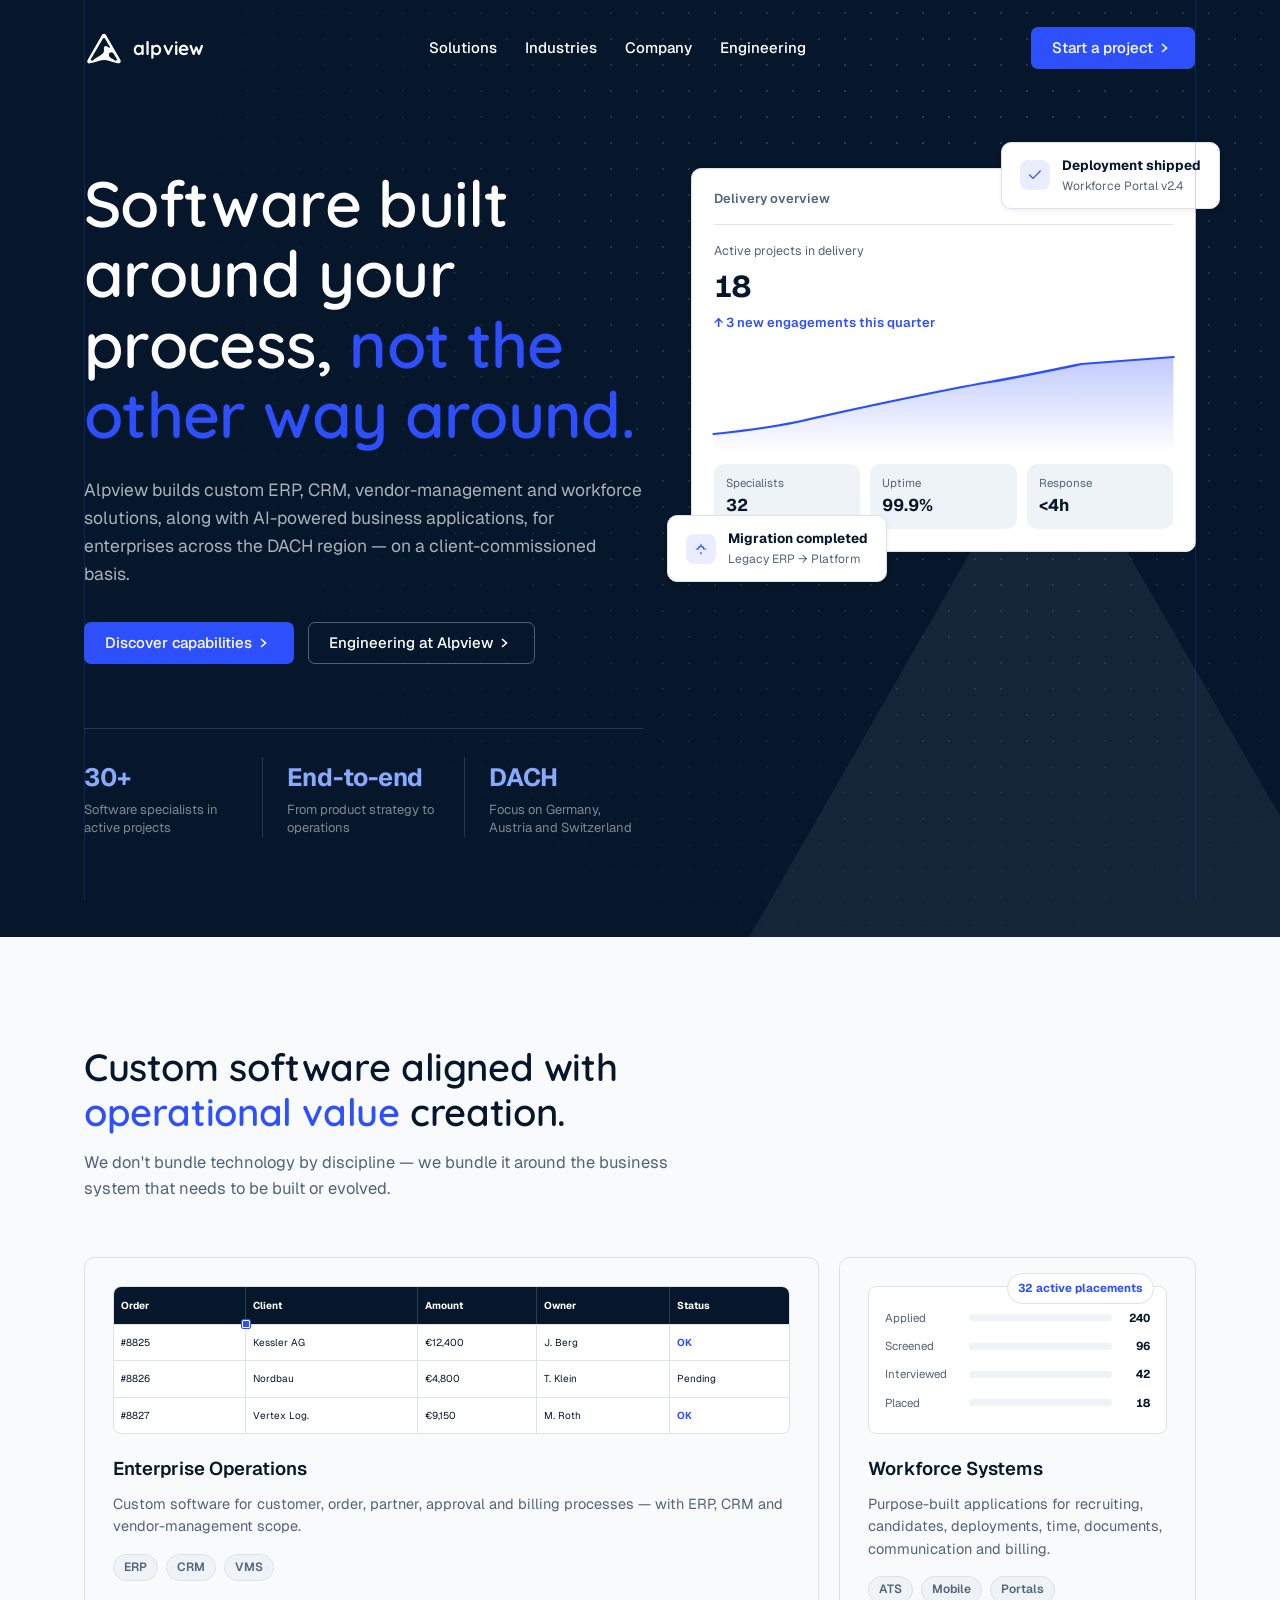
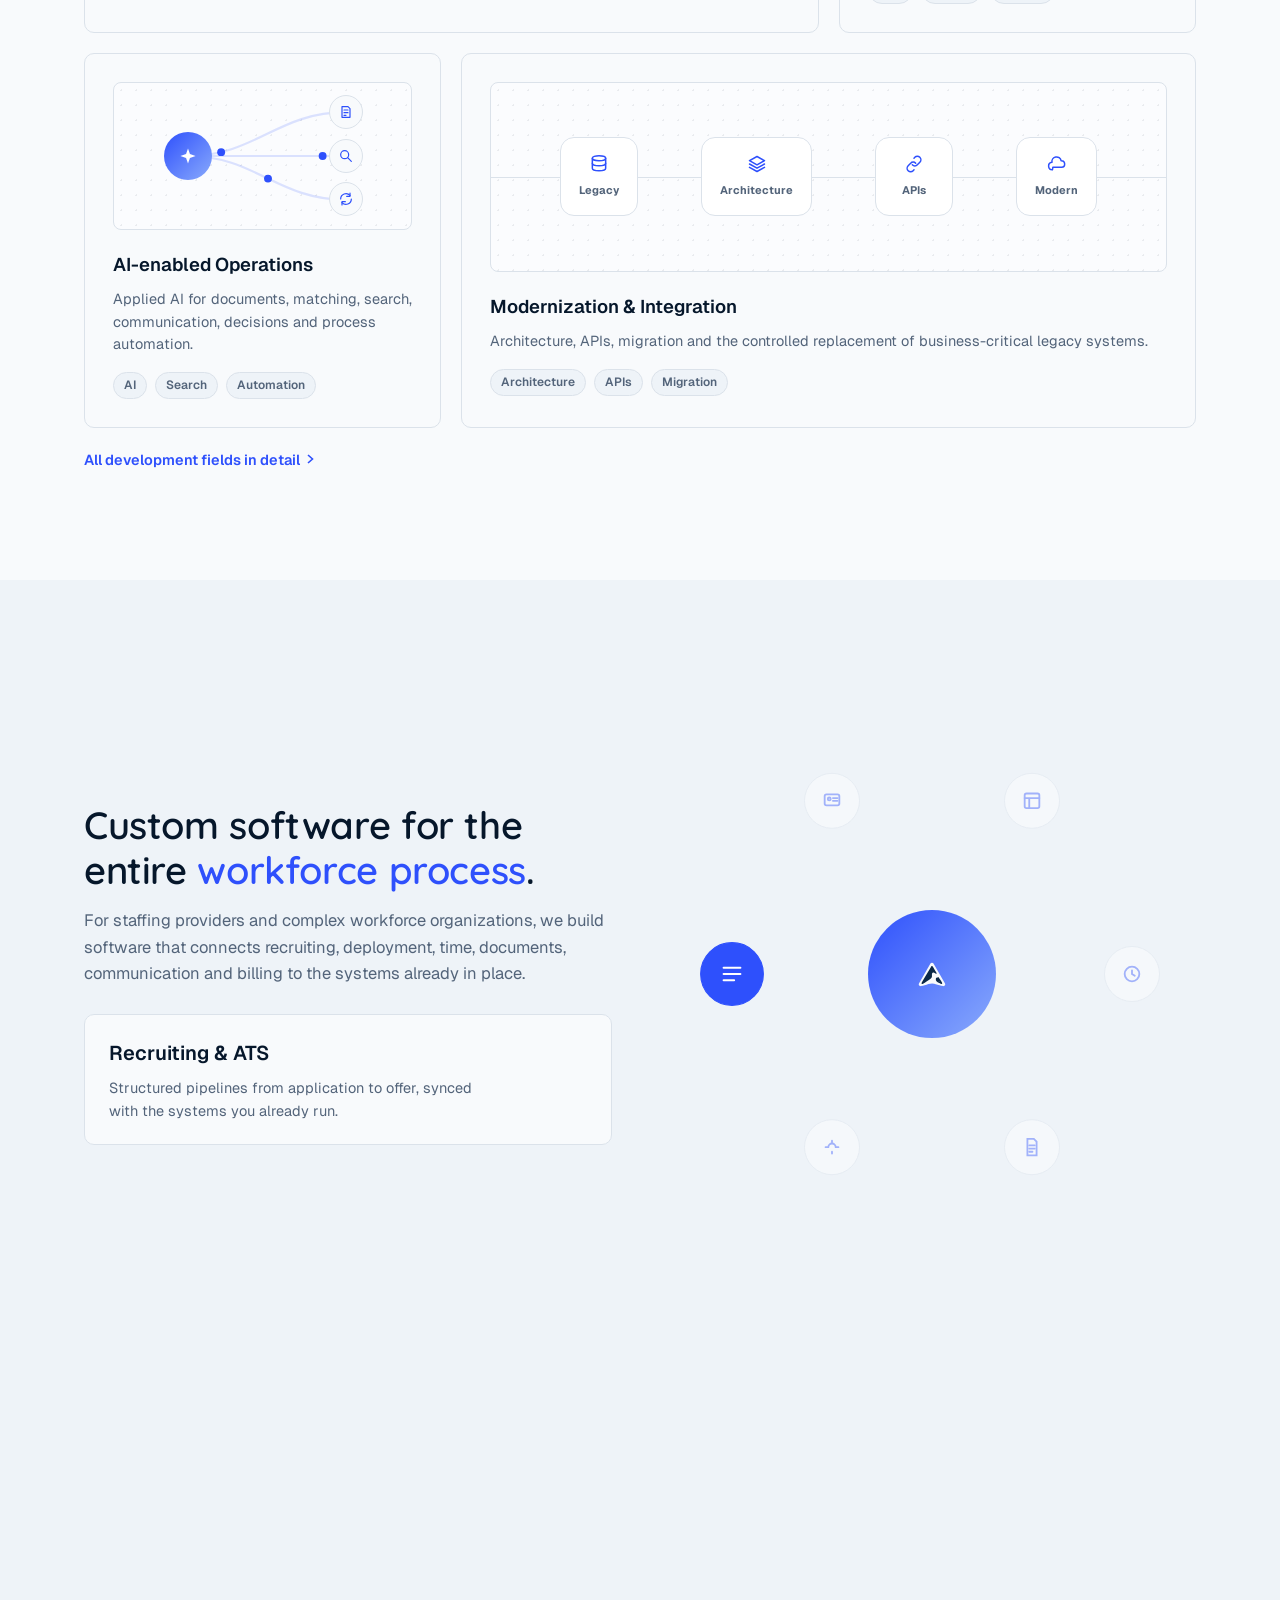
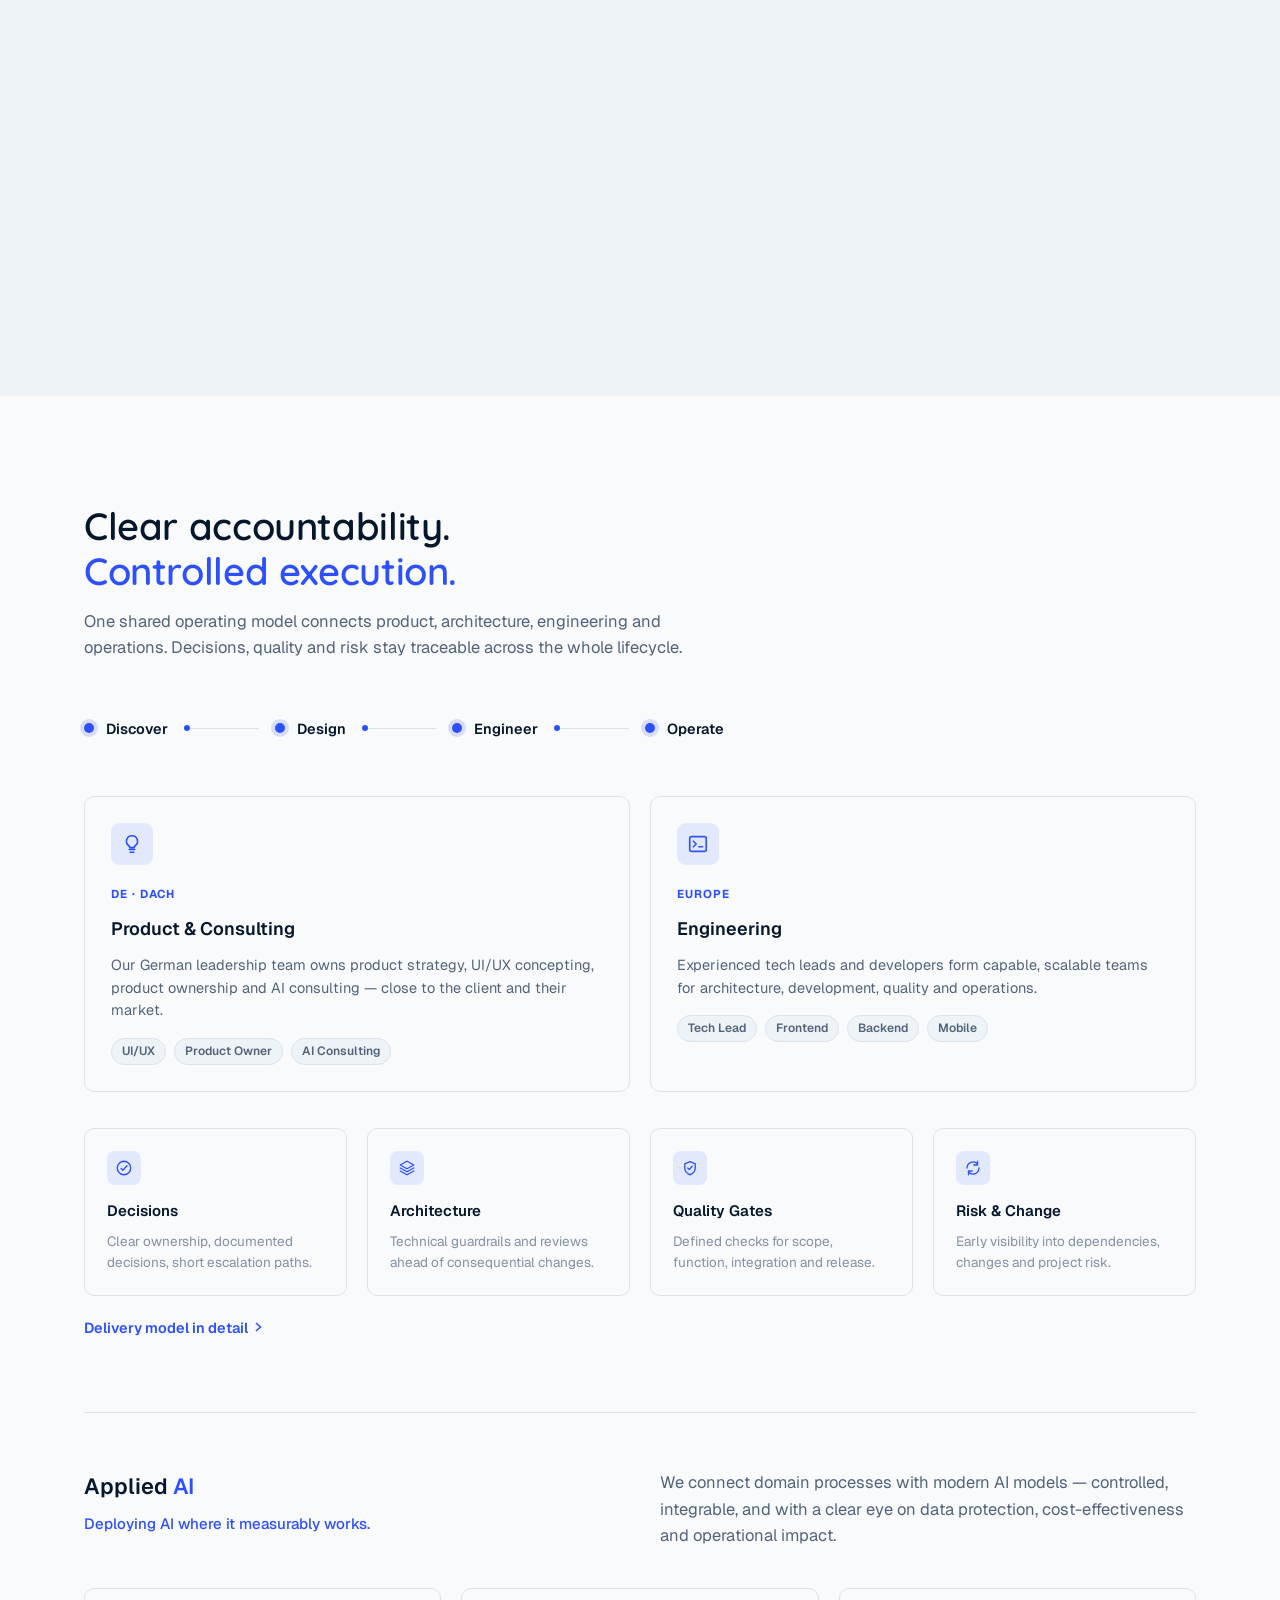
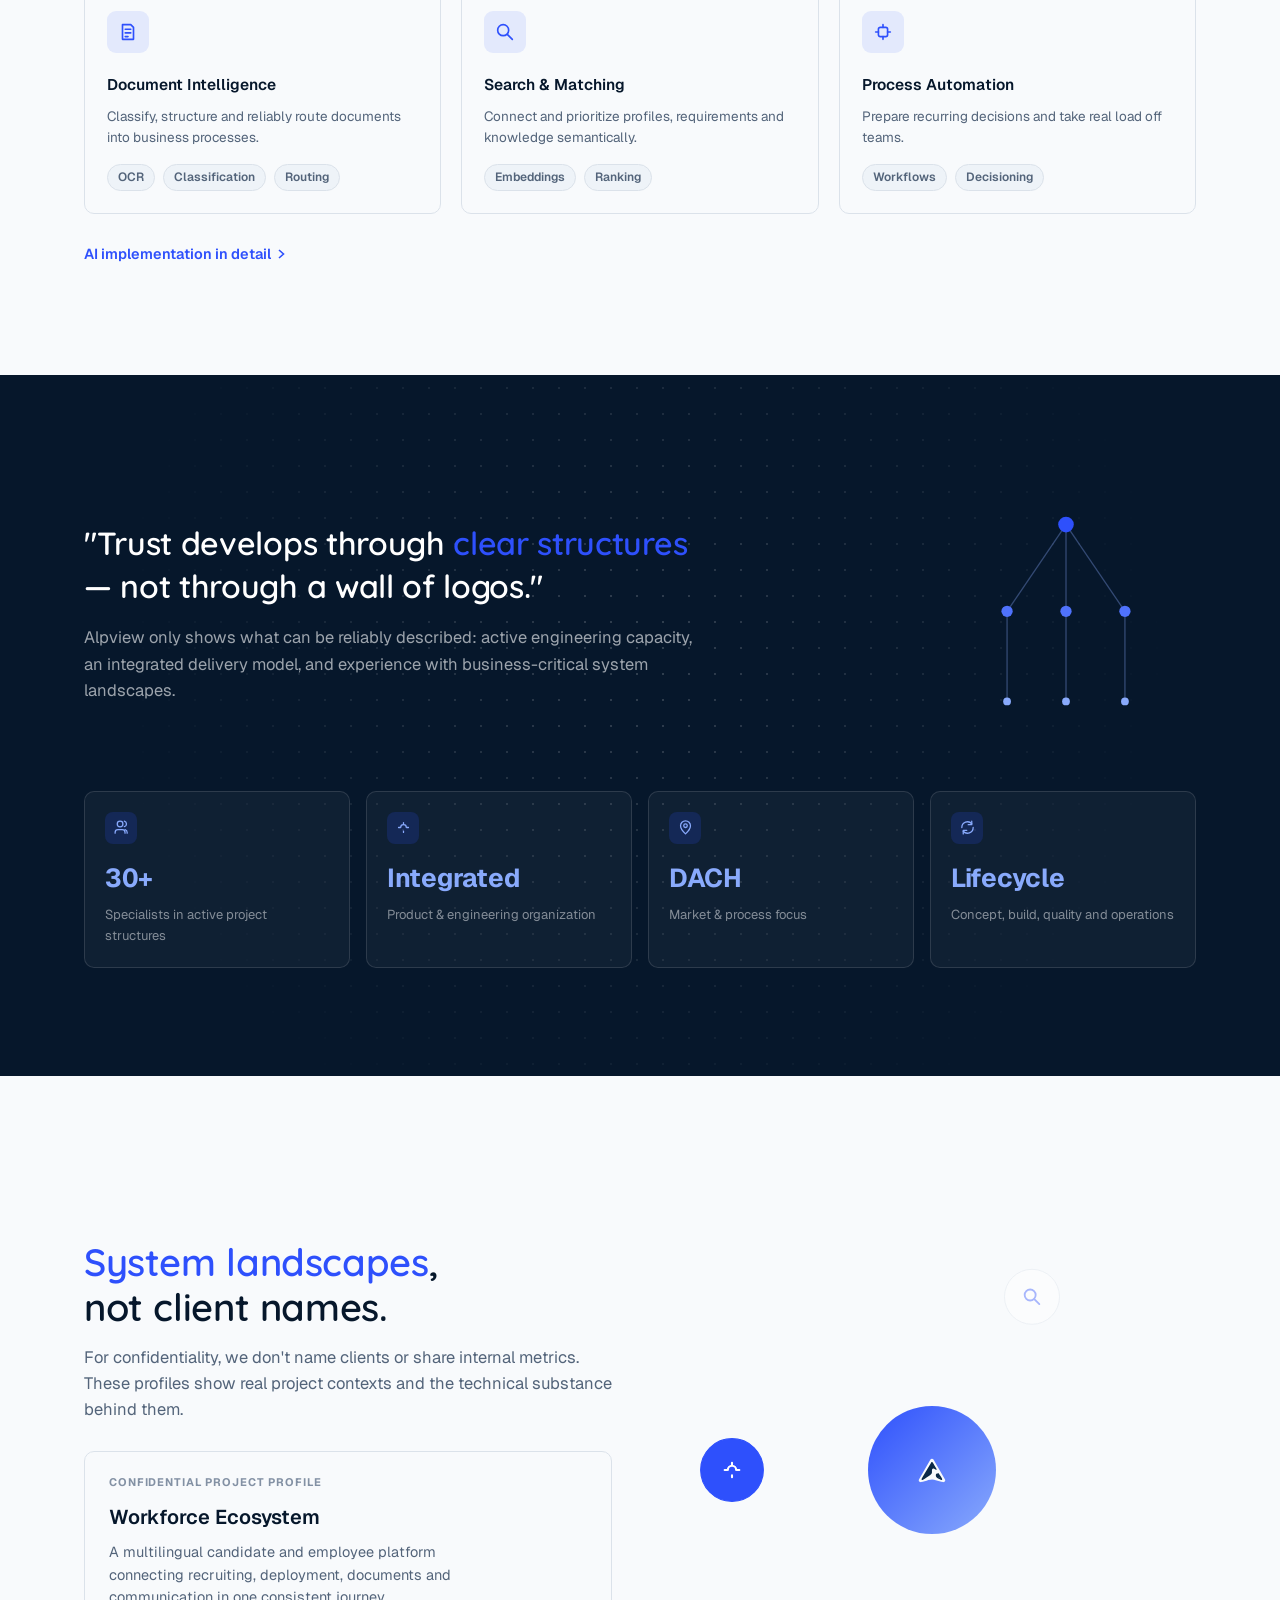
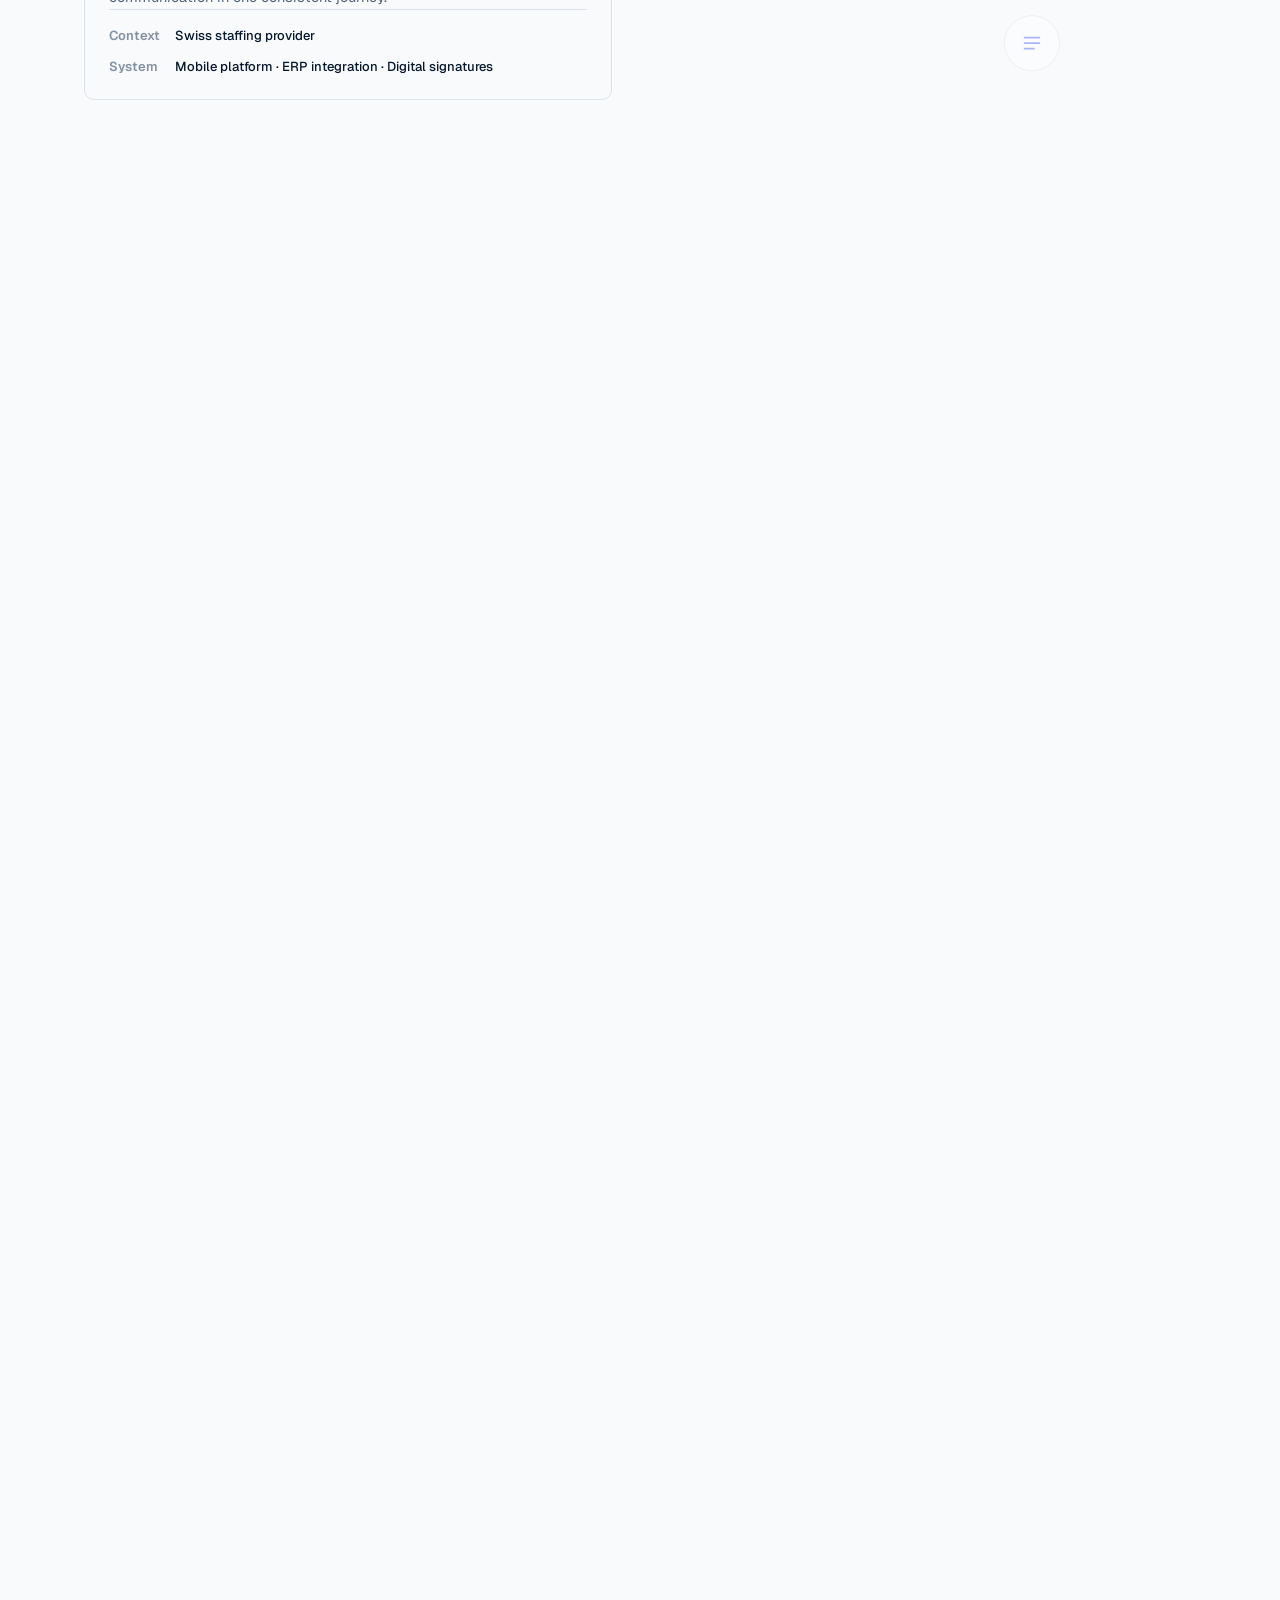
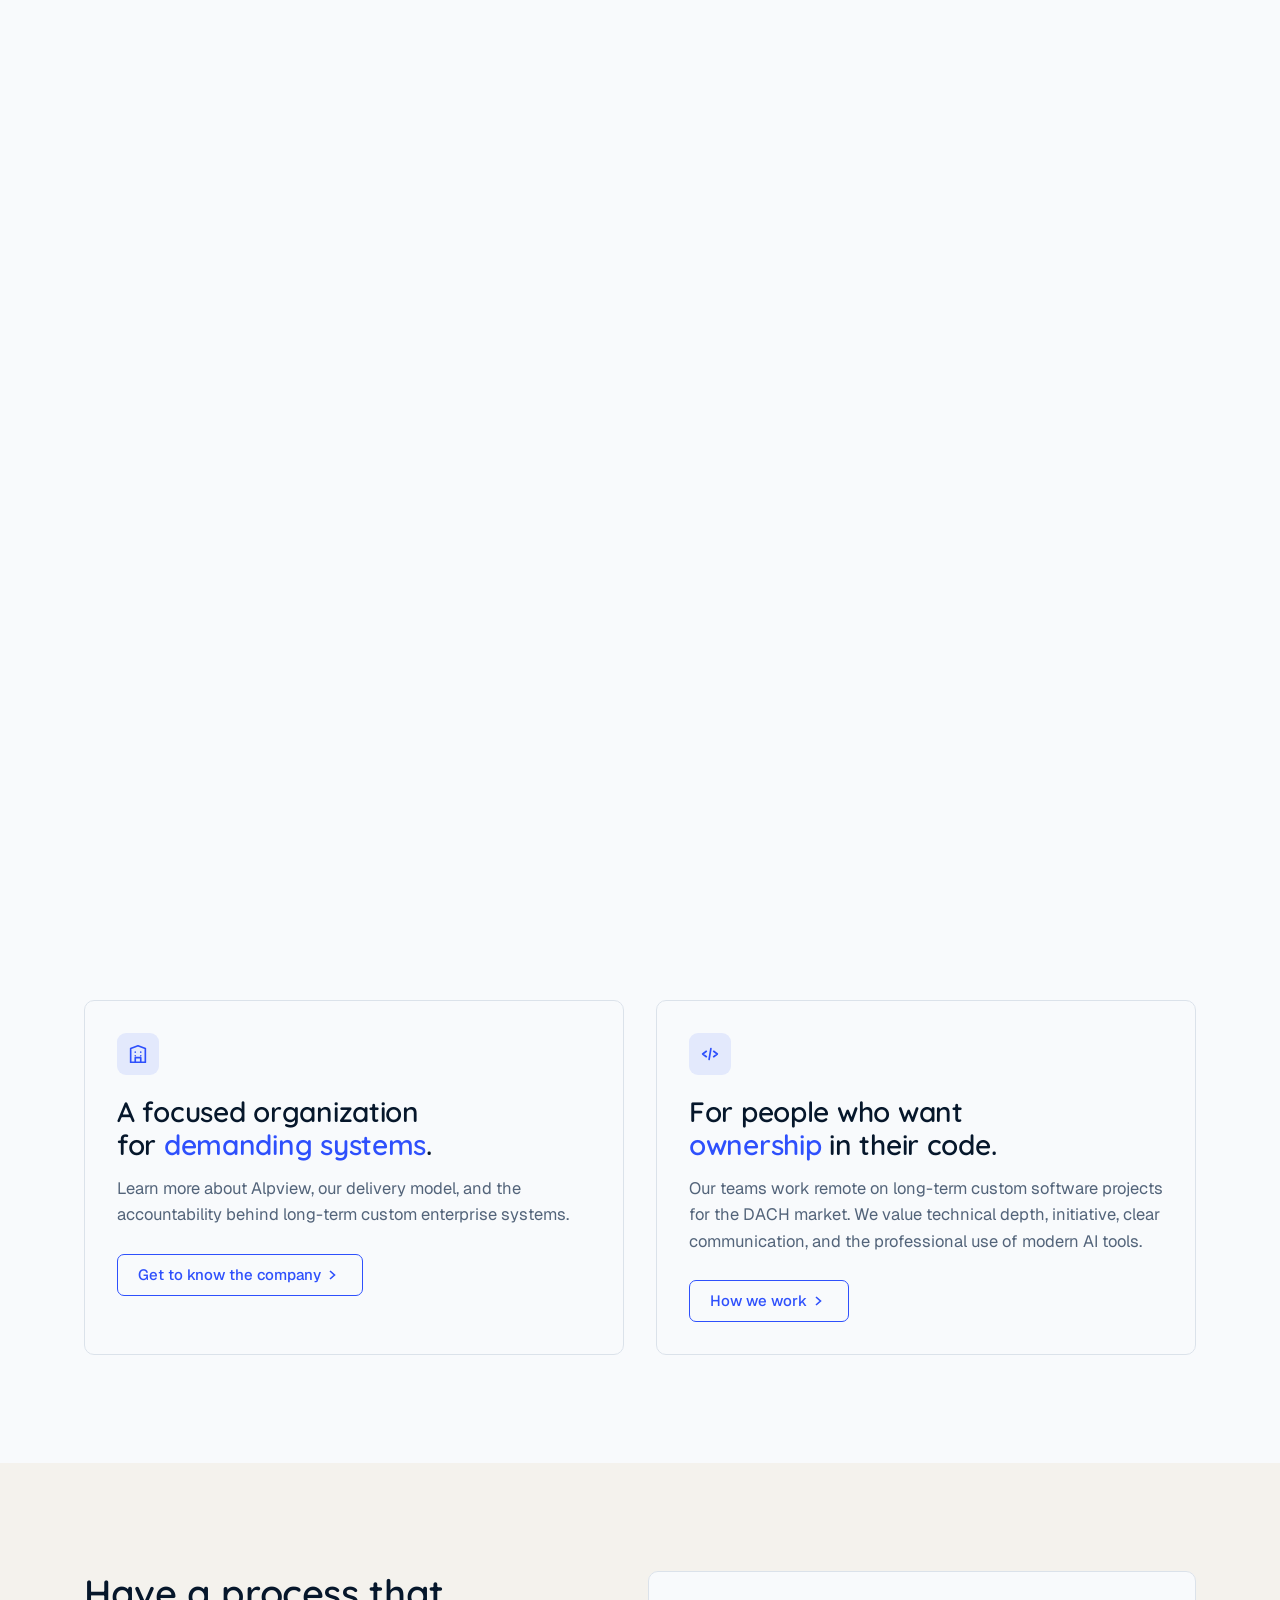
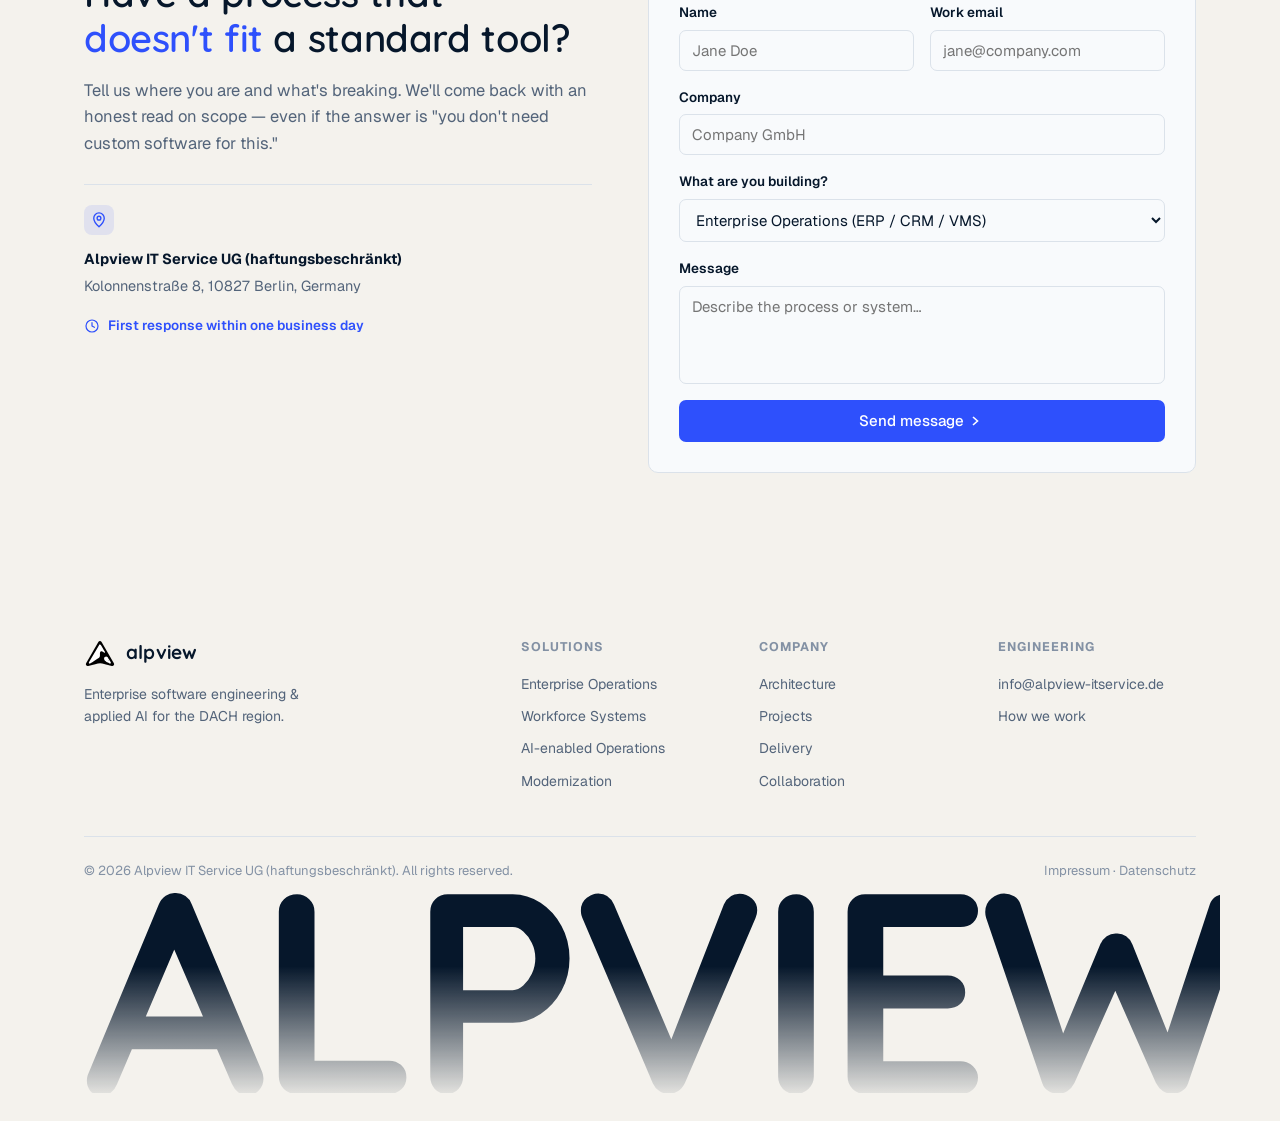
==== commit b3279cd1: "Sync modernization/AI/table timing, fix hero-stats wrap, and give the four flat sections bento-card " ====
--- a/index.html
+++ b/index.html
@@ -12,6 +12,8 @@
 <link rel="icon" href="assets/favicon.svg" type="image/svg+xml">
 </head>
 <body>
+
+<div class="global-rails" aria-hidden="true"></div>
 
 <!-- ======= NAV ======= -->
 <header class="site-header" id="siteHeader">
@@ -63,7 +65,6 @@
 <!-- ======= HERO ======= -->
 <section class="hero" id="top">
   <div class="section-dots" aria-hidden="true"></div>
-  <div class="section-rails" aria-hidden="true"></div>
   <svg class="hero-mark" viewBox="0 0 869 754" fill="none" aria-hidden="true">
     <path d="M111.997 727.889C69.4285 737.813 35.5151 692.186 57.2902 654.286L389.982 75.2334C409.175 41.828 457.347 41.7659 476.625 75.1217L811.006 653.66C832.946 691.62 798.893 737.428 756.224 727.341C721.425 719.115 684.159 710.306 653.25 703C568.994 683.083 524.077 652.266 437.5 652C349.782 651.73 304.177 683.083 218.75 703C186.715 710.469 147.946 719.508 111.997 727.889Z" fill="#fff"/>
   </svg>
@@ -125,16 +126,16 @@
 <section class="section section-light" id="solutions">
   <div class="container">
     <div class="section-heading reveal">
-      <h2>Custom software aligned with operational value creation.</h2>
+      <h2>Custom software aligned with <span class="highlight">operational value</span> creation.</h2>
       <p class="lede" style="margin-top:14px">We don't bundle technology by discipline — we bundle it around the business system that needs to be built or evolved.</p>
     </div>
     <div class="solutions-grid">
       <article class="card card-wide reveal">
         <div class="card-visual visual-sheet" aria-hidden="true">
-          <div class="sheet-row sheet-head"><span class="sheet-cell">Order</span><span class="sheet-cell">Client</span><span class="sheet-cell">Status</span></div>
-          <div class="sheet-row"><span class="sheet-cell">#8825</span><span class="sheet-cell">Kessler AG</span><span class="sheet-cell status-ok">OK</span></div>
-          <div class="sheet-row"><span class="sheet-cell">#8826</span><span class="sheet-cell">Nordbau</span><span class="sheet-cell">Pending</span></div>
-          <div class="sheet-row"><span class="sheet-cell">#8827</span><span class="sheet-cell">Vertex Log.</span><span class="sheet-cell status-ok">OK</span></div>
+          <div class="sheet-row sheet-head"><span class="sheet-cell">Order</span><span class="sheet-cell">Client</span><span class="sheet-cell">Amount</span><span class="sheet-cell">Owner</span><span class="sheet-cell">Status</span></div>
+          <div class="sheet-row"><span class="sheet-cell">#8825</span><span class="sheet-cell">Kessler AG</span><span class="sheet-cell">€12,400</span><span class="sheet-cell">J. Berg</span><span class="sheet-cell status-ok">OK</span></div>
+          <div class="sheet-row"><span class="sheet-cell">#8826</span><span class="sheet-cell">Nordbau</span><span class="sheet-cell">€4,800</span><span class="sheet-cell">T. Klein</span><span class="sheet-cell">Pending</span></div>
+          <div class="sheet-row"><span class="sheet-cell">#8827</span><span class="sheet-cell">Vertex Log.</span><span class="sheet-cell">€9,150</span><span class="sheet-cell">M. Roth</span><span class="sheet-cell status-ok">OK</span></div>
           <span class="sheet-select"></span>
           <span class="sheet-cursor"></span>
         </div>
@@ -185,25 +186,25 @@
         <div class="card-visual visual-scan" aria-hidden="true">
           <div class="scan-track"></div>
           <div class="scan-bar"></div>
-          <div class="scan-item" style="--delay:.15s">
+          <div class="scan-item" style="--delay:0s">
             <div class="scan-item-card">
               <svg viewBox="0 0 24 24" fill="none" stroke="currentColor" stroke-width="1.8" stroke-linecap="round" stroke-linejoin="round"><ellipse cx="12" cy="5" rx="8" ry="3"/><path d="M4 5v6c0 1.66 3.58 3 8 3s8-1.34 8-3V5"/><path d="M4 11v6c0 1.66 3.58 3 8 3s8-1.34 8-3v-6"/></svg>
               <span>Legacy</span>
             </div>
           </div>
-          <div class="scan-item" style="--delay:.6s">
+          <div class="scan-item" style="--delay:.15s">
             <div class="scan-item-card">
               <svg viewBox="0 0 24 24" fill="none" stroke="currentColor" stroke-width="1.8" stroke-linecap="round" stroke-linejoin="round"><path d="M12 3 3 8l9 5 9-5-9-5z"/><path d="M3 16l9 5 9-5"/><path d="M3 12l9 5 9-5"/></svg>
               <span>Architecture</span>
             </div>
           </div>
-          <div class="scan-item" style="--delay:1.05s">
+          <div class="scan-item" style="--delay:.4s">
             <div class="scan-item-card">
               <svg viewBox="0 0 24 24" fill="none" stroke="currentColor" stroke-width="1.8" stroke-linecap="round" stroke-linejoin="round"><path d="M10 13a4 4 0 0 0 6 0l3-3a4 4 0 0 0-6-6l-1 1"/><path d="M14 11a4 4 0 0 0-6 0l-3 3a4 4 0 0 0 6 6l1-1"/></svg>
               <span>APIs</span>
             </div>
           </div>
-          <div class="scan-item" style="--delay:1.5s">
+          <div class="scan-item" style="--delay:.65s">
             <div class="scan-item-card">
               <svg viewBox="0 0 24 24" fill="none" stroke="currentColor" stroke-width="1.8" stroke-linecap="round" stroke-linejoin="round"><path d="M6.5 19a4.5 4.5 0 0 1-.5-8.98A5.5 5.5 0 0 1 16.9 8.02 4 4 0 0 1 17.5 16H7z"/></svg>
               <span>Modern</span>
@@ -225,10 +226,9 @@
     <div class="carousel-sticky">
       <div class="container carousel-layout">
         <div class="carousel-copy reveal">
-          <h2>Custom software for the entire workforce process.</h2>
+          <h2>Custom software for the entire <span class="highlight">workforce process</span>.</h2>
           <p class="lede" style="margin-top:14px">For staffing providers and complex workforce organizations, we build software that connects recruiting, deployment, time, documents, communication and billing to the systems already in place.</p>
           <div class="carousel-detail">
-            <span class="carousel-detail-index">01 / 06</span>
             <h3 class="carousel-detail-title">Recruiting &amp; ATS</h3>
             <p class="carousel-detail-desc">Structured pipelines from application to offer, synced with the systems you already run.</p>
           </div>
@@ -265,7 +265,7 @@
 <section class="section section-light" id="delivery">
   <div class="container">
     <div class="section-heading reveal">
-      <h2>Clear accountability. Controlled execution.</h2>
+      <h2>Clear accountability. <span class="highlight">Controlled execution.</span></h2>
       <p class="lede" style="margin-top:14px">One shared operating model connects product, architecture, engineering and operations. Decisions, quality and risk stay traceable across the whole lifecycle.</p>
     </div>
     <div class="route-stepper reveal">
@@ -316,7 +316,7 @@
     <div class="ai-block">
       <div class="ai-block-head reveal">
         <div>
-          <h3>Applied AI</h3>
+          <h3>Applied <span class="highlight">AI</span></h3>
           <p class="ai-tagline">Deploying AI where it measurably works.</p>
         </div>
         <p class="lede">We connect domain processes with modern AI models — controlled, integrable, and with a clear eye on data protection, cost-effectiveness and operational impact.</p>
@@ -326,16 +326,19 @@
           <div class="card-icon icon-blue"><svg viewBox="0 0 24 24" fill="none" stroke="currentColor" stroke-width="1.8" stroke-linecap="round" stroke-linejoin="round"><path d="M6 4h9l3 3v13H6z"/><path d="M9 9h6M9 13h6M9 17h3"/></svg></div>
           <h4>Document Intelligence</h4>
           <p>Classify, structure and reliably route documents into business processes.</p>
+          <div class="tag-row"><span class="tag">OCR</span><span class="tag">Classification</span><span class="tag">Routing</span></div>
         </div>
         <div class="ai-item reveal">
           <div class="card-icon icon-blue"><svg viewBox="0 0 24 24" fill="none" stroke="currentColor" stroke-width="1.8" stroke-linecap="round" stroke-linejoin="round"><circle cx="10" cy="10" r="6"/><path d="M14.5 14.5 20 20"/></svg></div>
           <h4>Search &amp; Matching</h4>
           <p>Connect and prioritize profiles, requirements and knowledge semantically.</p>
+          <div class="tag-row"><span class="tag">Embeddings</span><span class="tag">Ranking</span></div>
         </div>
         <div class="ai-item reveal">
           <div class="card-icon icon-blue"><svg viewBox="0 0 24 24" fill="none" stroke="currentColor" stroke-width="1.8" stroke-linecap="round" stroke-linejoin="round"><path d="M12 4v3M12 17v3M4 12h3M17 12h3"/><rect x="7" y="7" width="10" height="10" rx="2"/></svg></div>
           <h4>Process Automation</h4>
           <p>Prepare recurring decisions and take real load off teams.</p>
+          <div class="tag-row"><span class="tag">Workflows</span><span class="tag">Decisioning</span></div>
         </div>
       </div>
       <a href="#next" class="link-arrow reveal" style="margin-top:28px">AI implementation in detail <svg class="arrow" viewBox="0 0 14 12" aria-hidden="true"><path class="arrow-stem" d="M1.5 6H10"/><path class="arrow-head" d="M6.5 2l4.5 4-4.5 4"/></svg></a>
@@ -346,17 +349,45 @@
 <!-- ======= PROOF ======= -->
 <section class="section section-light" id="proof">
   <div class="section-dots" aria-hidden="true"></div>
-  <div class="section-rails" aria-hidden="true"></div>
   <div class="container">
-    <div class="proof-quote reveal">
-      <h2>"Trust develops through clear structures — not through a wall of logos."</h2>
-      <p class="lede" style="margin-top:16px">Alpview only shows what can be reliably described: active engineering capacity, an integrated delivery model, and experience with business-critical system landscapes.</p>
+    <div class="proof-top reveal">
+      <div class="proof-quote">
+        <h2>"Trust develops through <span class="highlight">clear structures</span> — not through a wall of logos."</h2>
+        <p class="lede" style="margin-top:16px">Alpview only shows what can be reliably described: active engineering capacity, an integrated delivery model, and experience with business-critical system landscapes.</p>
+      </div>
+      <svg class="proof-structure" viewBox="0 0 300 300" fill="none" aria-hidden="true">
+        <path d="M150 48 L82 148" stroke="rgba(137,170,252,.35)" stroke-width="1.5"/>
+        <path d="M150 48 L150 148" stroke="rgba(137,170,252,.35)" stroke-width="1.5"/>
+        <path d="M150 48 L218 148" stroke="rgba(137,170,252,.35)" stroke-width="1.5"/>
+        <path d="M82 148 L82 252" stroke="rgba(137,170,252,.35)" stroke-width="1.5"/>
+        <path d="M150 148 L150 252" stroke="rgba(137,170,252,.35)" stroke-width="1.5"/>
+        <path d="M218 148 L218 252" stroke="rgba(137,170,252,.35)" stroke-width="1.5"/>
+        <circle cx="150" cy="48" r="9" fill="#2e50fc"/>
+        <circle cx="82" cy="148" r="6.5" fill="#4f72fc"/>
+        <circle cx="150" cy="148" r="6.5" fill="#4f72fc"/>
+        <circle cx="218" cy="148" r="6.5" fill="#4f72fc"/>
+        <circle cx="82" cy="252" r="4.5" fill="#89aafc"/>
+        <circle cx="150" cy="252" r="4.5" fill="#89aafc"/>
+        <circle cx="218" cy="252" r="4.5" fill="#89aafc"/>
+      </svg>
     </div>
     <div class="proof-stats reveal">
-      <div class="stat"><div class="stat-value accent-text">30+</div><div class="stat-label">Specialists in active project structures</div></div>
-      <div class="stat"><div class="stat-value accent-text">Integrated</div><div class="stat-label">Product &amp; engineering organization</div></div>
-      <div class="stat"><div class="stat-value accent-text">DACH</div><div class="stat-label">Market &amp; process focus</div></div>
-      <div class="stat"><div class="stat-value accent-text">Lifecycle</div><div class="stat-label">Concept, build, quality and operations</div></div>
+      <div class="stat">
+        <div class="stat-icon"><svg viewBox="0 0 24 24" fill="none" stroke="currentColor" stroke-width="1.8" stroke-linecap="round" stroke-linejoin="round"><path d="M17 20v-1a4 4 0 0 0-4-4H7a4 4 0 0 0-4 4v1"/><circle cx="10" cy="7" r="4"/><path d="M20 20v-1a4 4 0 0 0-3-3.87"/><path d="M16 3.13a4 4 0 0 1 0 7.75"/></svg></div>
+        <div class="stat-value accent-text">30+</div><div class="stat-label">Specialists in active project structures</div>
+      </div>
+      <div class="stat">
+        <div class="stat-icon"><svg viewBox="0 0 24 24" fill="none" stroke="currentColor" stroke-width="1.8" stroke-linecap="round" stroke-linejoin="round"><path d="M8 12a4 4 0 1 1 8 0"/><path d="M5 12h2M17 12h2M12 5v2M12 17v2"/></svg></div>
+        <div class="stat-value accent-text">Integrated</div><div class="stat-label">Product &amp; engineering organization</div>
+      </div>
+      <div class="stat">
+        <div class="stat-icon"><svg viewBox="0 0 24 24" fill="none" stroke="currentColor" stroke-width="1.8" stroke-linecap="round" stroke-linejoin="round"><path d="M12 21s7-6.5 7-11.5a7 7 0 0 0-14 0C5 14.5 12 21 12 21z"/><circle cx="12" cy="9.5" r="2.5"/></svg></div>
+        <div class="stat-value accent-text">DACH</div><div class="stat-label">Market &amp; process focus</div>
+      </div>
+      <div class="stat">
+        <div class="stat-icon"><svg viewBox="0 0 24 24" fill="none" stroke="currentColor" stroke-width="1.8" stroke-linecap="round" stroke-linejoin="round"><path d="M4 12a8 8 0 0 1 14-5.3"/><path d="M18 3v5h-5"/><path d="M20 12a8 8 0 0 1-14 5.3"/><path d="M6 21v-5h5"/></svg></div>
+        <div class="stat-value accent-text">Lifecycle</div><div class="stat-label">Concept, build, quality and operations</div>
+      </div>
     </div>
   </div>
 </section>
@@ -367,10 +398,9 @@
     <div class="carousel-sticky">
       <div class="container carousel-layout">
         <div class="carousel-copy reveal">
-          <h2>System landscapes, not client names.</h2>
+          <h2><span class="highlight">System landscapes</span>, not client names.</h2>
           <p class="lede" style="margin-top:14px">For confidentiality, we don't name clients or share internal metrics. These profiles show real project contexts and the technical substance behind them.</p>
           <div class="carousel-detail">
-            <span class="carousel-detail-index">01 / 03</span>
             <span class="work-label">Confidential project profile</span>
             <h3 class="carousel-detail-title">Workforce Ecosystem</h3>
             <p class="carousel-detail-desc">A multilingual candidate and employee platform connecting recruiting, deployment, documents and communication in one consistent journey.</p>
@@ -413,13 +443,13 @@
   <div class="container gateway-grid">
     <article class="gateway-card reveal">
       <div class="card-icon icon-blue"><svg viewBox="0 0 24 24" fill="none" stroke="currentColor" stroke-width="1.8" stroke-linecap="round" stroke-linejoin="round"><path d="M4 21V6l8-3 8 3v15"/><path d="M4 21h16"/><path d="M9 21v-5h6v5"/><path d="M9 10h.01M15 10h.01M9 14h.01M15 14h.01"/></svg></div>
-      <h2>A focused organization for demanding systems.</h2>
+      <h2>A focused organization for <span class="highlight">demanding systems</span>.</h2>
       <p class="lede">Learn more about Alpview, our delivery model, and the accountability behind long-term custom enterprise systems.</p>
       <a href="#contact" class="btn btn-outline">Get to know the company <svg class="arrow" viewBox="0 0 14 12" aria-hidden="true"><path class="arrow-stem" d="M1.5 6H10"/><path class="arrow-head" d="M6.5 2l4.5 4-4.5 4"/></svg></a>
     </article>
     <article class="gateway-card reveal">
       <div class="card-icon icon-blue"><svg viewBox="0 0 24 24" fill="none" stroke="currentColor" stroke-width="1.8" stroke-linecap="round" stroke-linejoin="round"><path d="m8 9-4 3 4 3M16 9l4 3-4 3M13 6l-2 12"/></svg></div>
-      <h2>For people who want ownership in their code.</h2>
+      <h2>For people who want <span class="highlight">ownership</span> in their code.</h2>
       <p class="lede">Our teams work remote on long-term custom software projects for the DACH market. We value technical depth, initiative, clear communication, and the professional use of modern AI tools.</p>
       <a href="#contact" class="btn btn-outline">How we work <svg class="arrow" viewBox="0 0 14 12" aria-hidden="true"><path class="arrow-stem" d="M1.5 6H10"/><path class="arrow-head" d="M6.5 2l4.5 4-4.5 4"/></svg></a>
     </article>
@@ -430,7 +460,7 @@
 <section class="section contact-section" id="contact">
   <div class="container contact-inner">
     <div class="contact-copy reveal">
-      <h2>Have a process that doesn't fit a standard tool?</h2>
+      <h2>Have a process that <span class="highlight">doesn't fit</span> a standard tool?</h2>
       <p class="lede">Tell us where you are and what's breaking. We'll come back with an honest read on scope — even if the answer is "you don't need custom software for this."</p>
       <div class="contact-address">
         <svg class="contact-address-icon" viewBox="0 0 24 24" fill="none" stroke="currentColor" stroke-width="1.8" stroke-linecap="round" stroke-linejoin="round"><path d="M12 21s7-6.5 7-11.5a7 7 0 0 0-14 0C5 14.5 12 21 12 21z"/><circle cx="12" cy="9.5" r="2.5"/></svg>
--- a/css/style.css
+++ b/css/style.css
@@ -121,6 +121,7 @@
 .section-tint { background: var(--cream); }
 .section-light { background: var(--white); }
 h2 { font-family: var(--font-display); font-size: clamp(26px, 3vw, 38px); line-height: 1.18; letter-spacing: -0.01em; font-weight: 600; text-wrap: balance; }
+h2 .highlight, h3 .highlight { color: var(--brand); }
 .lede { color: var(--ink-soft); font-size: 16.5px; line-height: 1.6; max-width: 640px; }
 .section-heading { max-width: 700px; margin-bottom: 56px; }
 .link-arrow { display: inline-flex; align-items: center; gap: 6px; font-weight: 600; font-size: 14.5px; color: var(--brand); margin-top: 20px; }
@@ -140,10 +141,13 @@
   -webkit-mask-image: radial-gradient(circle at 72% 25%, #000 0%, transparent 68%);
   mask-image: radial-gradient(circle at 72% 25%, #000 0%, transparent 68%);
 }
-.section-rails { position: absolute; inset: 0; z-index: 0; pointer-events: none; max-width: 1160px; margin: 0 auto; padding: 0 24px; }
-.section-rails::before, .section-rails::after { content: ""; position: absolute; top: 0; bottom: 0; width: 1px; background: rgba(255,255,255,.1); }
-.section-rails::before { left: 24px; }
-.section-rails::after { right: 24px; }
+/* Global safe-area rails: fixed to the viewport so they line up with the
+   header's edges continuously down the whole page, regardless of which
+   section (light or dark) happens to be scrolling behind them. */
+.global-rails { position: fixed; inset: 0; z-index: 40; pointer-events: none; max-width: 1160px; margin: 0 auto; padding: 0 24px; }
+.global-rails::before, .global-rails::after { content: ""; position: absolute; top: 0; bottom: 0; width: 1px; background: rgba(46,80,252,.25); }
+.global-rails::before { left: 24px; }
+.global-rails::after { right: 24px; }
 .hero-mark {
   position: absolute; z-index: 0; pointer-events: none; opacity: .06;
   width: 900px; height: auto; right: -220px; bottom: -260px;
@@ -154,15 +158,17 @@
   font-family: var(--font-display); font-size: clamp(38px, 5.2vw, 64px); line-height: 1.1;
   letter-spacing: -0.01em; font-weight: 600; color: #fff; text-wrap: balance;
 }
-.hero h1 .highlight { color: var(--brand-light); }
+.hero h1 .highlight { color: var(--brand); }
 .hero-sub { margin: 26px 0 34px; font-size: 17.5px; line-height: 1.6; color: rgba(248,250,252,.68); max-width: 560px; }
 .hero-actions { display: flex; gap: 14px; flex-wrap: wrap; margin-bottom: 64px; }
 .hero .btn-outline { border-color: rgba(248,250,252,.32); color: #fff; }
 .hero .btn-outline:hover { background: #fff; color: var(--ink); border-color: #fff; }
-.hero-stats { display: flex; gap: 44px; flex-wrap: wrap; padding-top: 32px; border-top: 1px solid rgba(248,250,252,.14); }
-.hero-stat-value { font-size: 26px; font-weight: 700; letter-spacing: -0.01em; color: var(--brand-light); transition: color .2s ease; }
+.hero-stats { display: flex; padding-top: 28px; border-top: 1px solid rgba(248,250,252,.14); }
+.hero-stat { flex: 1; min-width: 0; }
+.hero-stat + .hero-stat { border-left: 1px solid rgba(248,250,252,.14); margin-left: 24px; padding-left: 24px; }
+.hero-stat-value { font-size: 25px; font-weight: 700; letter-spacing: -0.01em; color: var(--brand-light); transition: color .2s ease; }
 .hero-stat:hover .hero-stat-value { color: #fff; }
-.hero-stat-label { font-size: 13.5px; color: rgba(248,250,252,.5); margin-top: 3px; max-width: 170px; }
+.hero-stat-label { font-size: 13px; color: rgba(248,250,252,.5); margin-top: 4px; line-height: 1.4; }
 
 /* Hero delivery-dashboard visual */
 .hero-visual { position: relative; }
@@ -223,27 +229,27 @@
 .card-visual { margin-bottom: 20px; }
 
 /* Enterprise Operations — mini order sheet, cursor drag-selects a range on hover */
-.visual-sheet { position: relative; height: 148px; border: 1px solid var(--border); border-radius: 8px; overflow: hidden; font-size: 11px; background: #fff; }
-.sheet-row { display: grid; grid-template-columns: 1.2fr 1.3fr 1fr; height: 25%; }
+.visual-sheet { position: relative; height: 148px; border: 1px solid var(--border); border-radius: 8px; overflow: hidden; font-size: 10px; background: #fff; }
+.sheet-row { display: grid; grid-template-columns: 1fr 1.3fr .9fr 1fr .9fr; height: 25%; }
 .sheet-row + .sheet-row { border-top: 1px solid var(--border); }
-.sheet-cell { display: flex; align-items: center; padding: 0 8px; border-right: 1px solid var(--border); color: var(--ink); white-space: nowrap; overflow: hidden; text-overflow: ellipsis; }
+.sheet-cell { display: flex; align-items: center; padding: 0 7px; border-right: 1px solid var(--border); color: var(--ink); white-space: nowrap; overflow: hidden; text-overflow: ellipsis; }
 .sheet-cell:last-child { border-right: none; }
 .sheet-head { background: var(--ink); }
 .sheet-head .sheet-cell { color: #fff; font-weight: 700; border-right-color: rgba(255,255,255,.16); }
 .sheet-cell.status-ok { color: var(--brand); font-weight: 700; }
 .sheet-cursor {
-  position: absolute; width: 8px; height: 8px; top: 25%; left: 34.286%;
+  position: absolute; width: 8px; height: 8px; top: 25%; left: 19.608%;
   background: var(--brand); border: 1.5px solid #fff; outline: 1px solid var(--brand); border-radius: 1px;
   margin: -4px; z-index: 2;
   transition: top .45s cubic-bezier(.25,.8,.4,1), left .45s cubic-bezier(.25,.8,.4,1);
 }
-.card:hover .sheet-cursor { top: 96%; left: 34.286%; }
+.card:hover .sheet-cursor { top: 96%; left: 19.608%; }
 .sheet-select {
-  position: absolute; top: 25%; left: 34.286%; width: 0; height: 0; opacity: 0;
+  position: absolute; top: 25%; left: 19.608%; width: 0; height: 0; opacity: 0;
   border: 2px solid var(--brand); background: rgba(46,80,252,.08); pointer-events: none;
   transition: width .45s cubic-bezier(.25,.8,.4,1), height .45s cubic-bezier(.25,.8,.4,1), opacity .3s ease;
 }
-.card:hover .sheet-select { width: 65.714%; height: 75%; opacity: 1; }
+.card:hover .sheet-select { width: 80.392%; height: 75%; opacity: 1; }
 
 /* Workforce Systems — placement bar chart with a floating KPI chip that cycles */
 .visual-pipeline { position: relative; height: 148px; display: flex; flex-direction: column; justify-content: center; gap: 10px; padding: 16px; border: 1px solid var(--border); border-radius: 8px; background: #fff; }
@@ -291,6 +297,9 @@
 .card:hover .connect-hub { transform: translate(-50%,-50%) scale(1.06); }
 .connect-hub img { width: 22px; height: 22px; }
 .connect-hub svg { width: 26px; height: 26px; }
+@keyframes starSpin { to { transform: rotate(360deg); } }
+.card:hover .connect-hub svg { animation: starSpin .7s ease-in-out; }
+@media (prefers-reduced-motion: reduce) { .card:hover .connect-hub svg { animation: none; } }
 .connect-label { position: absolute; top: 100%; left: 50%; transform: translateX(-50%); margin-top: 8px; font-size: 11px; font-weight: 700; color: var(--ink-soft); white-space: nowrap; }
 
 /* Modernization & Integration — a migration path; one highlight sweeps
@@ -307,7 +316,7 @@
 .scan-bar {
   position: absolute; top: 0; bottom: 0; left: -180px; width: 180px;
   background: linear-gradient(90deg, transparent, rgba(46,80,252,.16), transparent);
-  transition: left 1.8s cubic-bezier(.4,0,.2,1); pointer-events: none;
+  transition: left 1s cubic-bezier(.4,0,.2,1); pointer-events: none;
 }
 .card:hover .scan-bar { left: 100%; }
 .scan-item { position: relative; z-index: 1; }
@@ -315,14 +324,18 @@
   display: flex; flex-direction: column; align-items: center; gap: 8px;
   background: #fff; border: 1px solid var(--border); border-radius: 14px;
   padding: 16px 18px; min-width: 78px;
-  transition: transform .3s cubic-bezier(.25,.8,.4,1), border-color .3s ease; transition-delay: 0s;
 }
 .scan-item-card svg { width: 20px; height: 20px; color: var(--brand); }
 .scan-item-card span { font-size: 11px; font-weight: 700; color: var(--ink-soft); white-space: nowrap; }
-.card:hover .scan-item-card { transform: translateY(-6px); border-color: var(--brand); transition-delay: var(--delay); }
+@keyframes scanBump {
+  0%, 100% { transform: translateY(0); border-color: var(--border); }
+  50% { transform: translateY(-7px); border-color: var(--brand); }
+}
+.card:hover .scan-item-card { animation: scanBump .45s ease-in-out; animation-delay: var(--delay); }
 @media (prefers-reduced-motion: reduce) {
   .connect-dot, .connect-dot animateMotion { display: none; }
-  .pipeline-bar span, .sheet-cursor, .sheet-select, .scan-bar, .scan-item-card { transition: none; }
+  .pipeline-bar span, .sheet-cursor, .sheet-select, .scan-bar { transition: none; }
+  .card:hover .scan-item-card { animation: none; }
 }
 
 /* ---------- Scroll-driven orbit carousel (shared by Industry + Cases) ----------
@@ -330,12 +343,16 @@
    ring of nodes positioned by JS via trig (see main.js). One node orbits
    into the middle-left anchor at a time, and the copy panel swaps to match. */
 .carousel-pin-wrap { position: relative; height: 2800px; }
-.carousel-sticky { position: sticky; top: 0; height: 640px; overflow: hidden; display: flex; align-items: center; }
+.carousel-sticky { position: sticky; top: 0; height: 640px; overflow: hidden; display: flex; align-items: flex-start; padding-top: 56px; }
 .carousel-layout { display: grid; grid-template-columns: 1fr 1fr; gap: 56px; align-items: center; width: 100%; }
 @media (max-width: 900px) { .carousel-layout { grid-template-columns: 1fr; } }
-.carousel-detail { margin-top: 32px; padding-top: 24px; border-top: 1px solid var(--border); min-height: 118px; }
-.carousel-detail-index { font-size: 12px; font-weight: 700; letter-spacing: .08em; color: var(--brand); }
-.carousel-detail-title { font-size: 20px; font-weight: 600; margin: 6px 0 8px; }
+.carousel-detail {
+  margin-top: 28px; padding: 22px 24px; min-height: 118px;
+  background: var(--white); border: 1px solid var(--border); border-radius: var(--radius);
+  transition: border-color .3s ease;
+}
+.carousel-detail:hover { border-color: var(--brand); }
+.carousel-detail-title { font-size: 20px; font-weight: 600; margin: 0 0 8px; }
 .carousel-detail-desc { font-size: 14.5px; color: var(--ink-soft); line-height: 1.55; max-width: 380px; }
 .carousel-ring { position: relative; width: 100%; max-width: 460px; aspect-ratio: 1 / 1; margin: 0 auto; }
 .carousel-hub {
@@ -400,10 +417,15 @@
 .region-card h3 { font-size: 18px; font-weight: 600; margin-bottom: 10px; }
 .region-card p { font-size: 14.5px; color: var(--ink-soft); line-height: 1.55; margin-bottom: 16px; }
 
-.principle-grid { display: grid; grid-template-columns: repeat(4, 1fr); gap: 24px; padding-top: 36px; border-top: 1px solid var(--border); }
+.principle-grid { display: grid; grid-template-columns: repeat(4, 1fr); gap: 20px; margin-top: 36px; }
 @media (max-width: 900px) { .principle-grid { grid-template-columns: repeat(2, 1fr); } }
 @media (max-width: 500px) { .principle-grid { grid-template-columns: 1fr; } }
-.principle-icon { width: 34px; height: 34px; border-radius: 8px; display: grid; place-items: center; margin-bottom: 12px; transition: transform .3s cubic-bezier(.25,.8,.4,1); }
+.principle {
+  background: var(--white); border: 1px solid var(--border); border-radius: var(--radius);
+  padding: 22px; transition: border-color .3s ease, transform .35s cubic-bezier(.25,.8,.4,1);
+}
+.principle:hover { border-color: var(--brand); transform: translateY(-3px); }
+.principle-icon { width: 34px; height: 34px; border-radius: 8px; display: grid; place-items: center; margin-bottom: 14px; transition: transform .3s cubic-bezier(.25,.8,.4,1); }
 .principle-icon svg { width: 18px; height: 18px; }
 .principle:hover .principle-icon { transform: scale(1.12); }
 .principle h4 { font-size: 15px; font-weight: 600; margin-bottom: 8px; }
@@ -419,21 +441,42 @@
 @media (max-width: 800px) { .ai-items { grid-template-columns: 1fr; } }
 .ai-item { padding: 22px; background: var(--white); border: 1px solid var(--border); border-radius: var(--radius); transition: border-color .3s ease, transform .35s cubic-bezier(.25,.8,.4,1); }
 .ai-item h4 { font-size: 15.5px; font-weight: 600; margin-bottom: 8px; }
-.ai-item p { font-size: 13.5px; color: var(--ink-soft); line-height: 1.55; }
+.ai-item p { font-size: 13.5px; color: var(--ink-soft); line-height: 1.55; margin-bottom: 16px; }
+.ai-item .card-icon { position: relative; }
+.ai-item .card-icon::after {
+  content: ""; position: absolute; inset: -6px; border-radius: 13px;
+  border: 1px solid rgba(46,80,252,.4); opacity: 0; transform: scale(.82);
+  transition: opacity .4s ease, transform .4s ease;
+}
+.ai-item:hover .card-icon::after { opacity: 1; transform: scale(1.32); }
 
 /* ---------- Proof (quote + stats) ---------- */
 #proof { position: relative; background-color: var(--ink); overflow: hidden; }
 #proof .container { position: relative; z-index: 1; }
-.proof-quote { max-width: 680px; margin-bottom: 56px; }
+.proof-top { display: grid; grid-template-columns: 1fr 260px; gap: 40px; align-items: center; margin-bottom: 48px; }
+.proof-quote { max-width: 620px; }
 .proof-quote h2 { font-size: clamp(24px, 2.7vw, 32px); font-weight: 600; line-height: 1.35; color: #fff; }
 .proof-quote .lede { color: rgba(248,250,252,.62); }
-.proof-stats { display: grid; grid-template-columns: repeat(4, 1fr); gap: 0; border-top: 1px solid rgba(248,250,252,.16); padding-top: 32px; }
-.proof-stats .stat + .stat { border-left: 1px solid rgba(248,250,252,.16); padding-left: 28px; }
-.stat-value { font-size: 28px; font-weight: 700; letter-spacing: -0.01em; font-variant-numeric: tabular-nums; color: var(--brand-light); transition: color .2s ease; }
+.proof-structure { width: 100%; height: auto; }
+.proof-structure circle { transition: r .3s ease; }
+@media (max-width: 900px) { .proof-top { grid-template-columns: 1fr; } .proof-structure { display: none; } }
+.proof-stats { display: grid; grid-template-columns: repeat(4, 1fr); gap: 16px; }
+.stat {
+  background: rgba(248,250,252,.04); border: 1px solid rgba(248,250,252,.12); border-radius: var(--radius);
+  padding: 20px; transition: border-color .3s ease, background .3s ease, transform .35s cubic-bezier(.25,.8,.4,1);
+}
+.stat:hover { border-color: rgba(137,170,252,.55); background: rgba(248,250,252,.07); transform: translateY(-3px); }
+.stat-icon {
+  width: 32px; height: 32px; border-radius: 8px; display: grid; place-items: center; margin-bottom: 14px;
+  background: rgba(46,80,252,.18); color: var(--brand-light); transition: transform .3s cubic-bezier(.25,.8,.4,1);
+}
+.stat-icon svg { width: 17px; height: 17px; }
+.stat:hover .stat-icon { transform: scale(1.12); }
+.stat-value { font-size: 26px; font-weight: 700; letter-spacing: -0.01em; font-variant-numeric: tabular-nums; color: var(--brand-light); transition: color .2s ease; }
 .stat:hover .stat-value { color: #fff; }
-.stat-label { font-size: 13.5px; color: rgba(248,250,252,.5); margin-top: 6px; max-width: 180px; }
-@media (max-width: 800px) { .proof-stats { grid-template-columns: repeat(2, 1fr); row-gap: 28px; } .proof-stats .stat:nth-child(3) { border-left: none; padding-left: 0; } }
-@media (max-width: 480px) { .proof-stats { grid-template-columns: 1fr; } .proof-stats .stat { border-left: none !important; padding-left: 0 !important; } }
+.stat-label { font-size: 13px; color: rgba(248,250,252,.5); margin-top: 6px; }
+@media (max-width: 800px) { .proof-stats { grid-template-columns: repeat(2, 1fr); } }
+@media (max-width: 480px) { .proof-stats { grid-template-columns: 1fr; } }
 
 /* ---------- Cases ---------- */
 .work-label { display: block; font-size: 11px; font-weight: 700; letter-spacing: .08em; color: var(--muted); text-transform: uppercase; margin-bottom: 10px; }
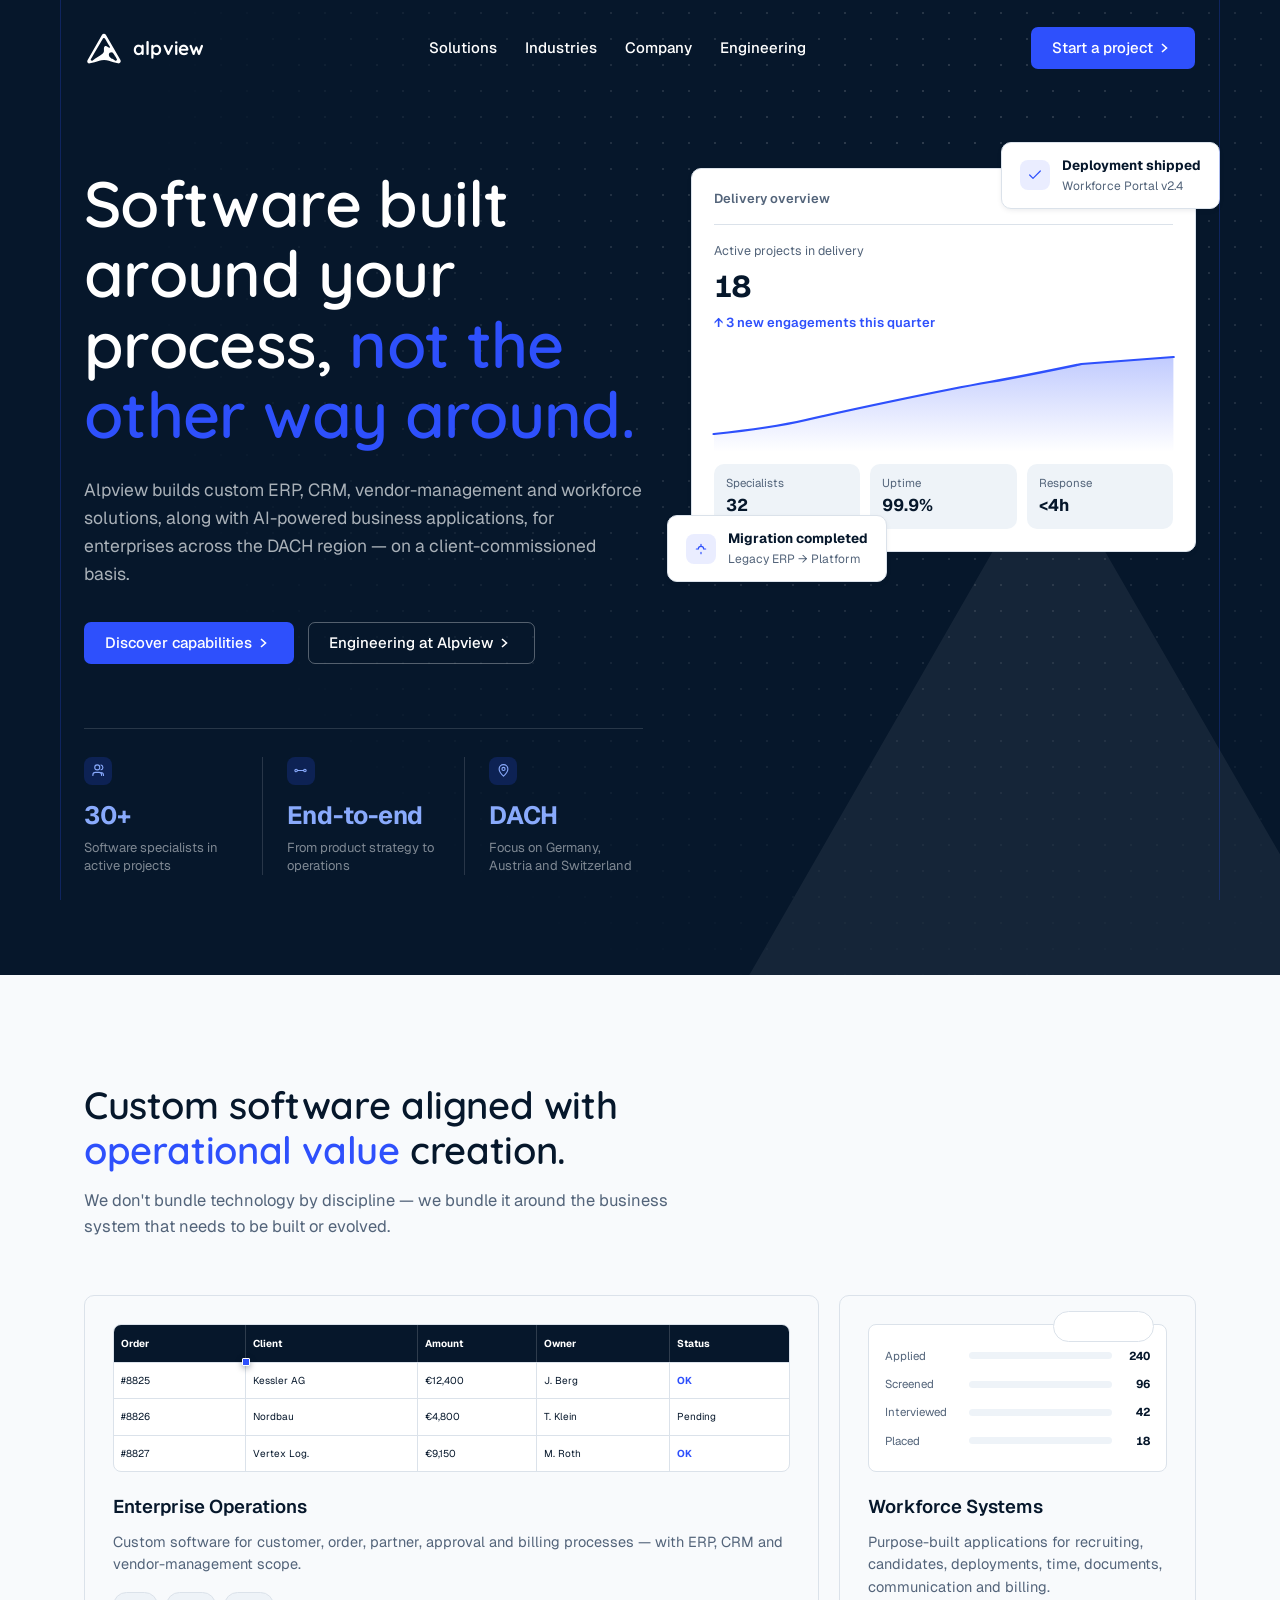
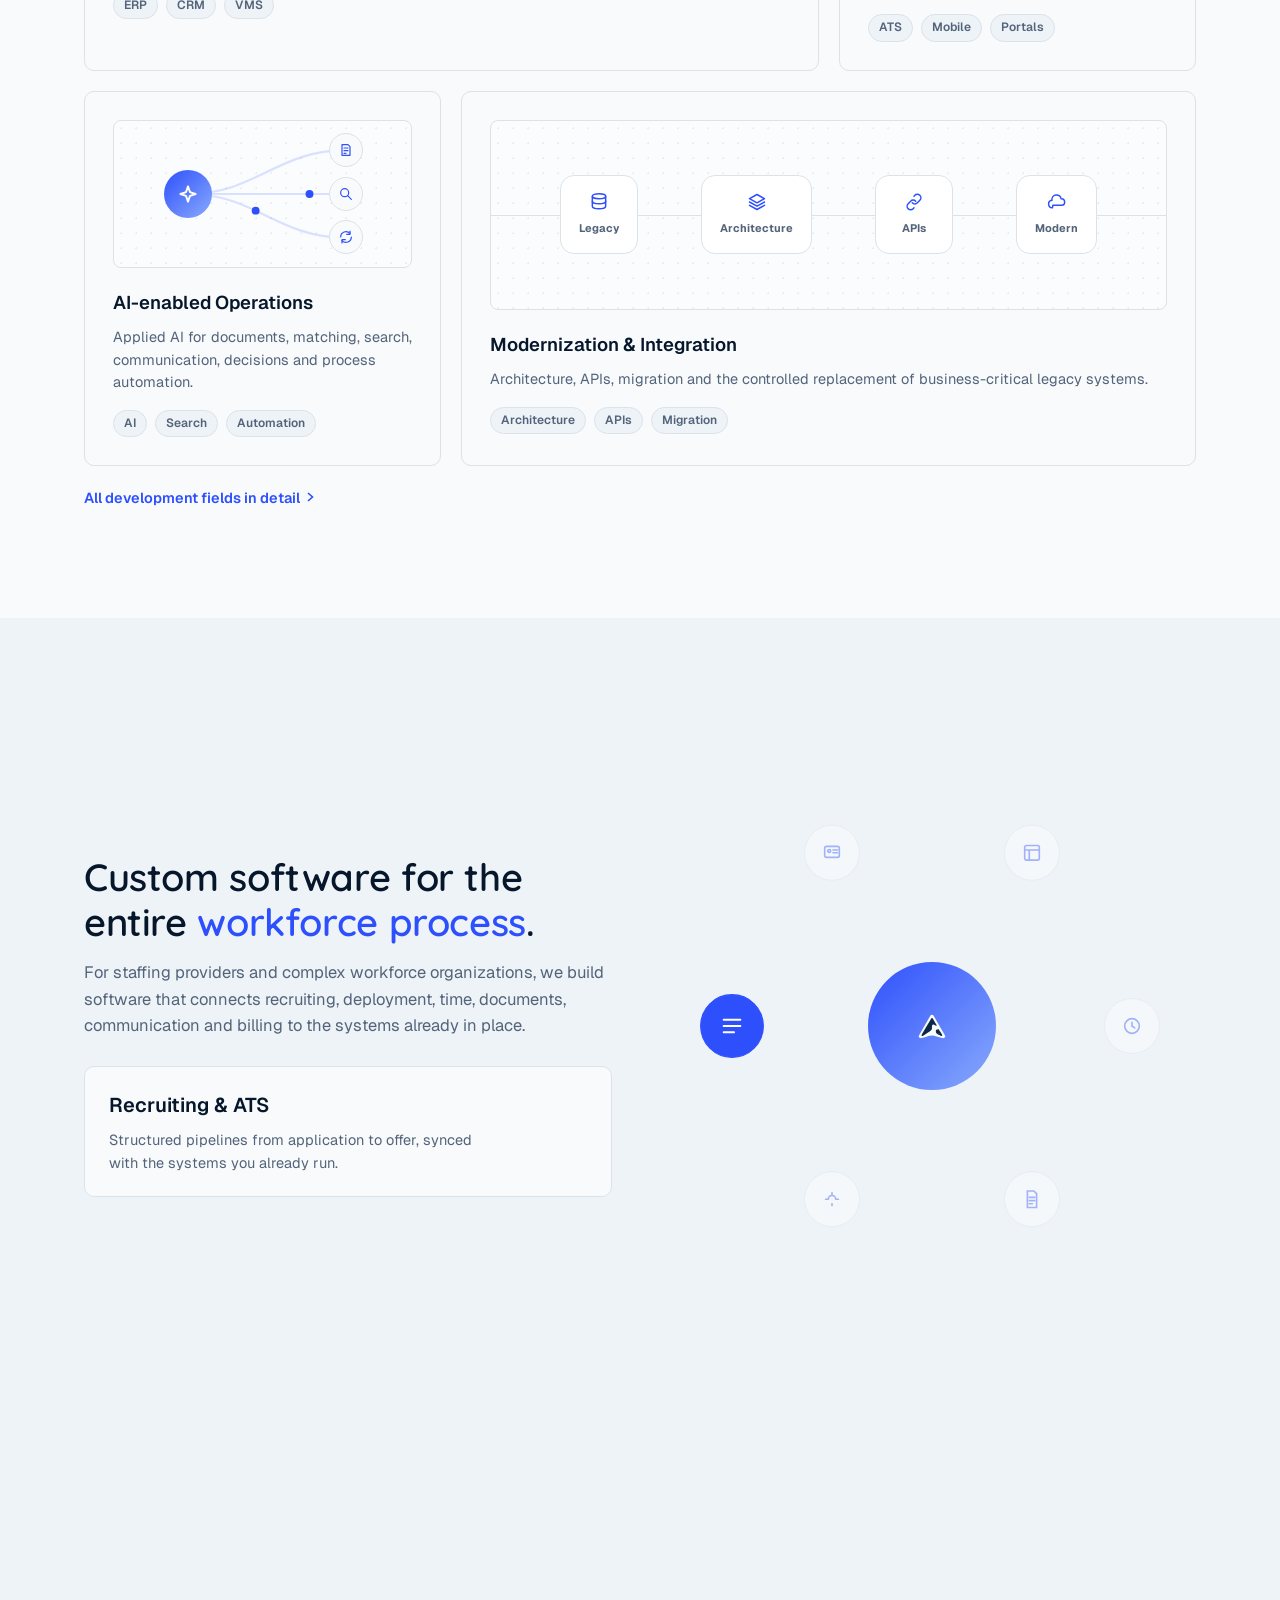
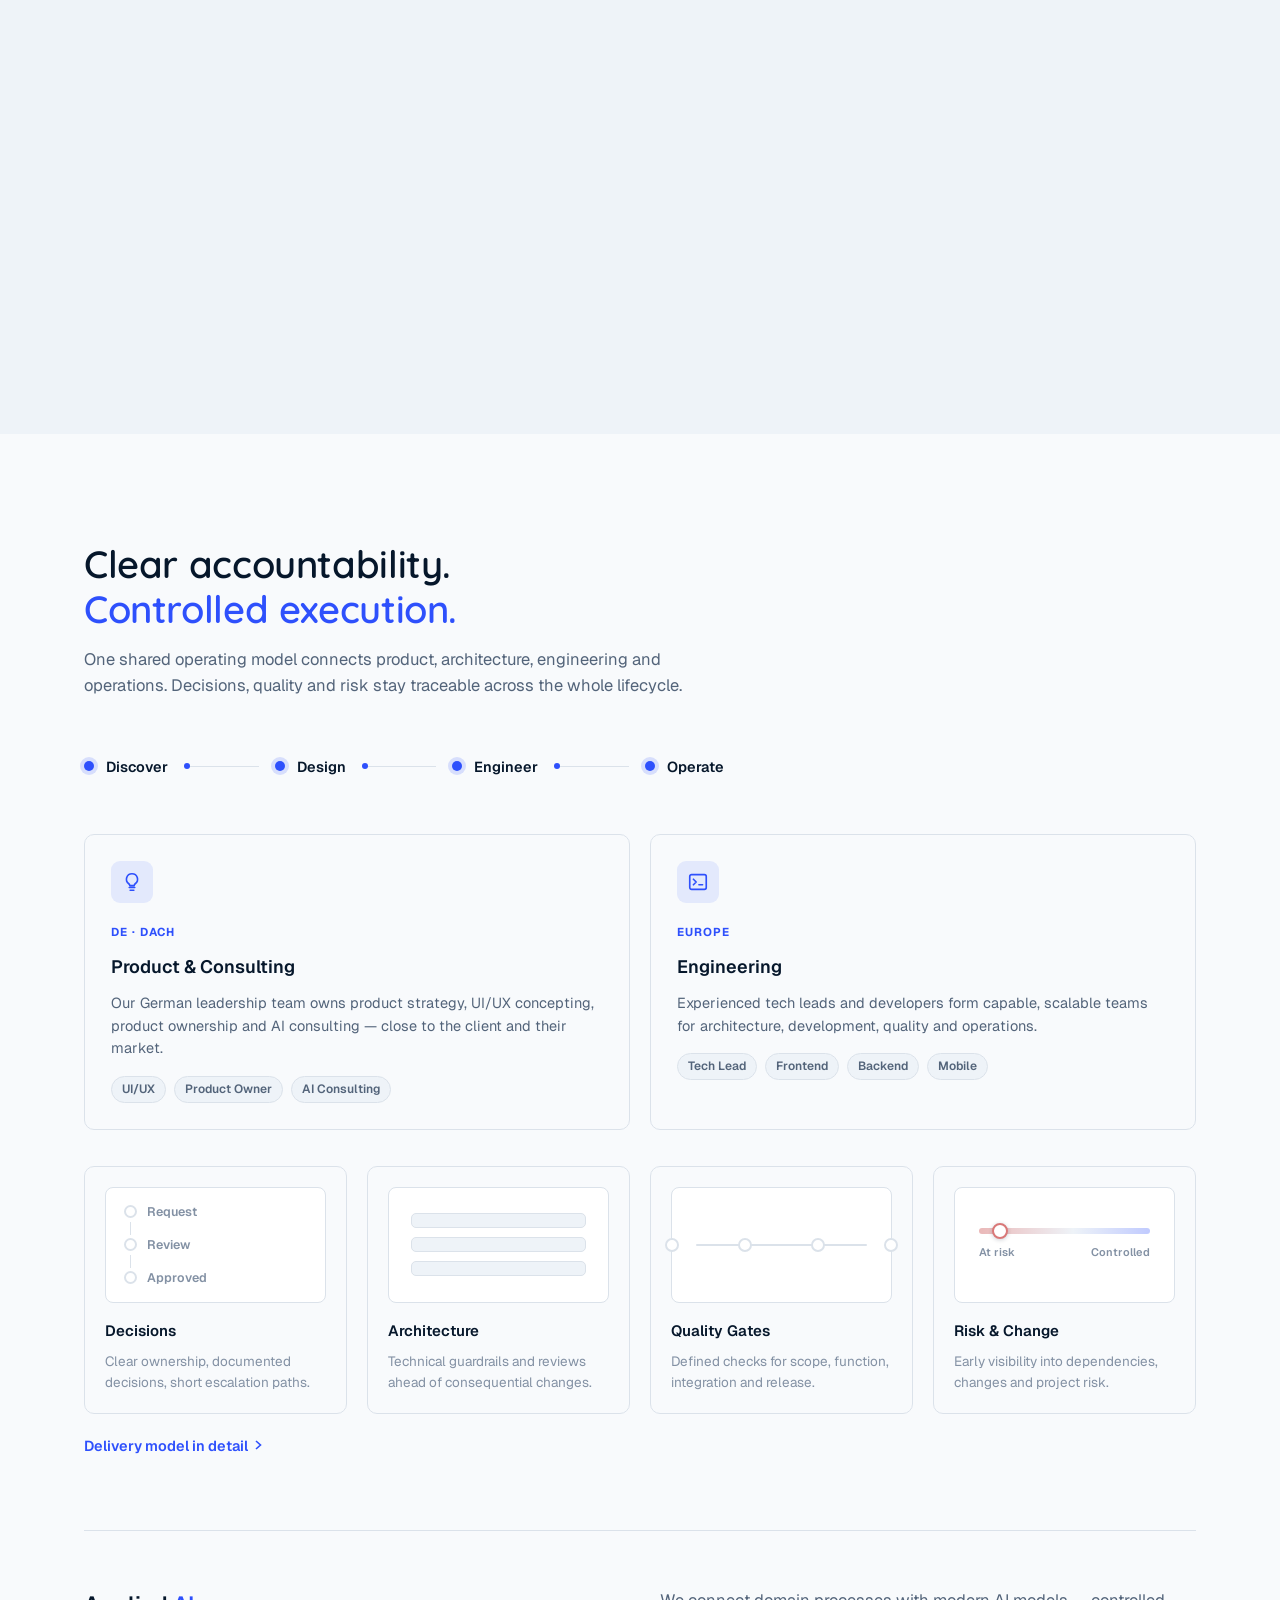
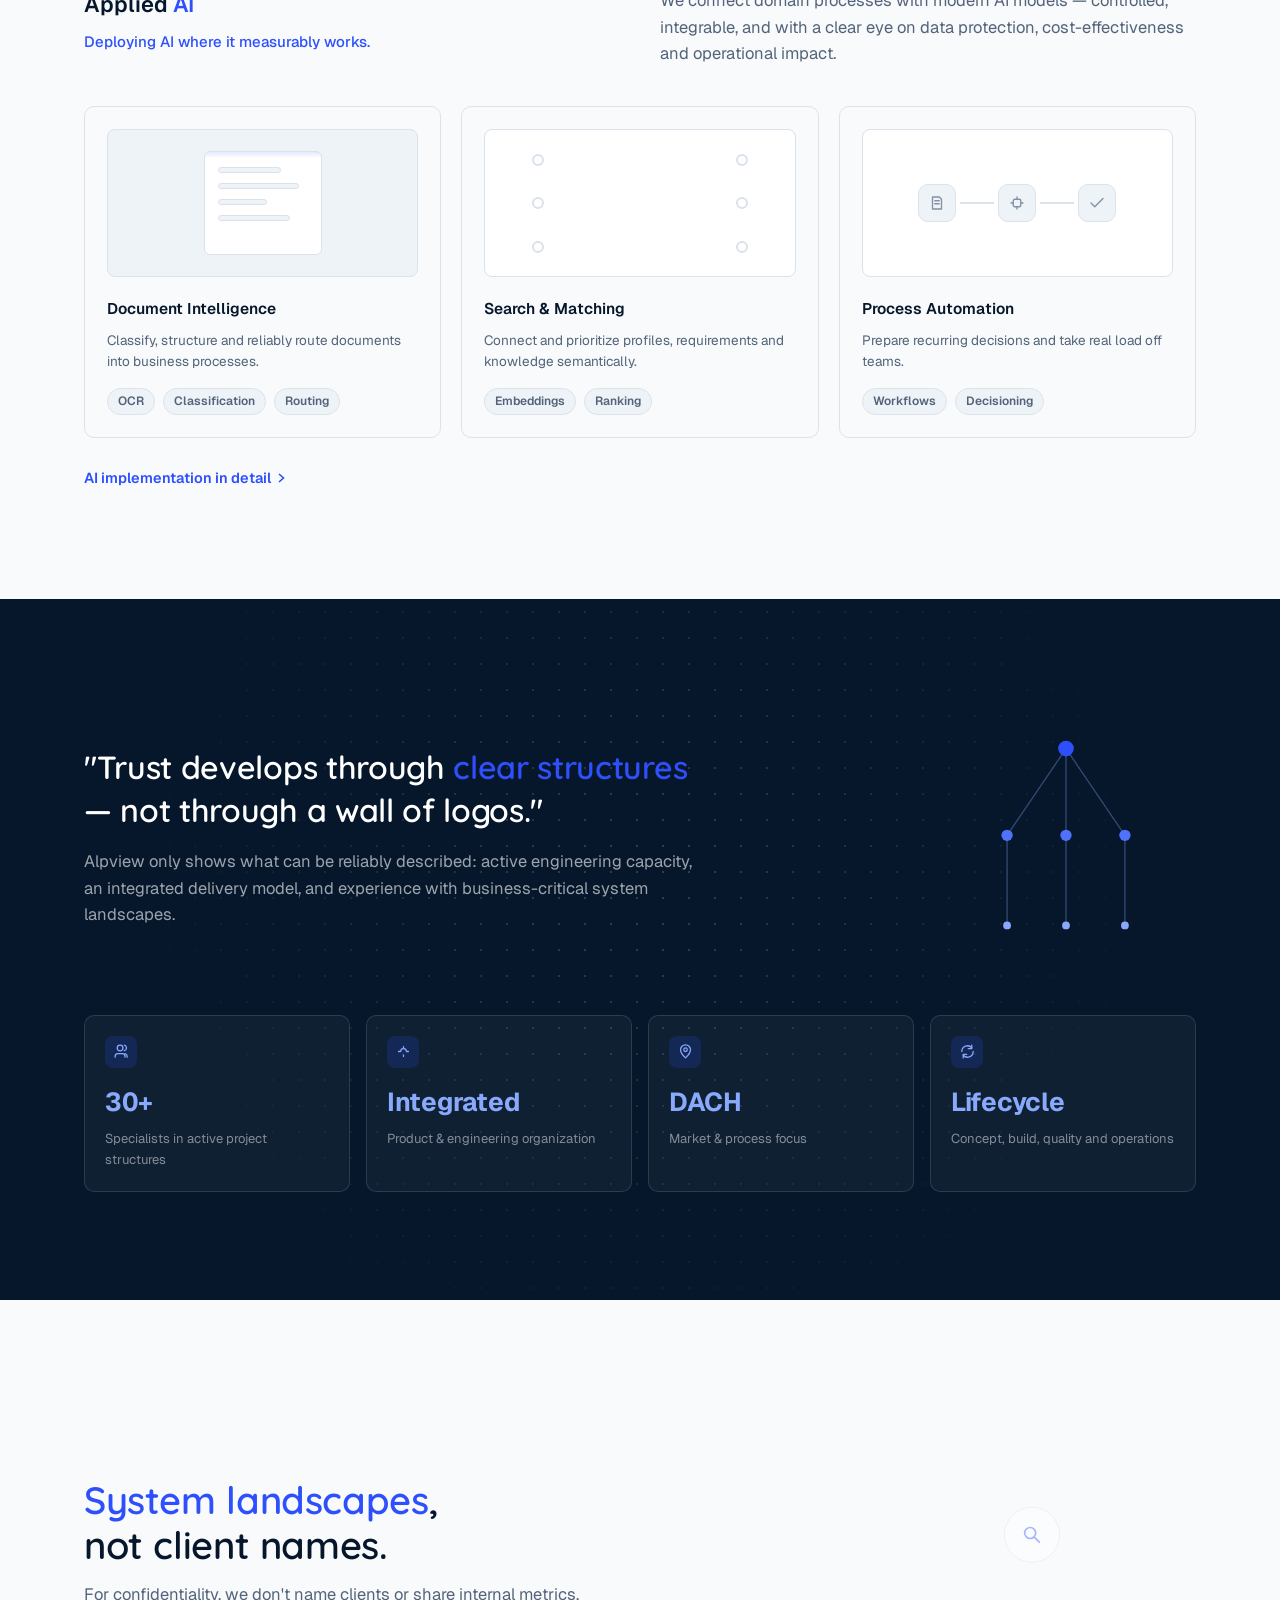
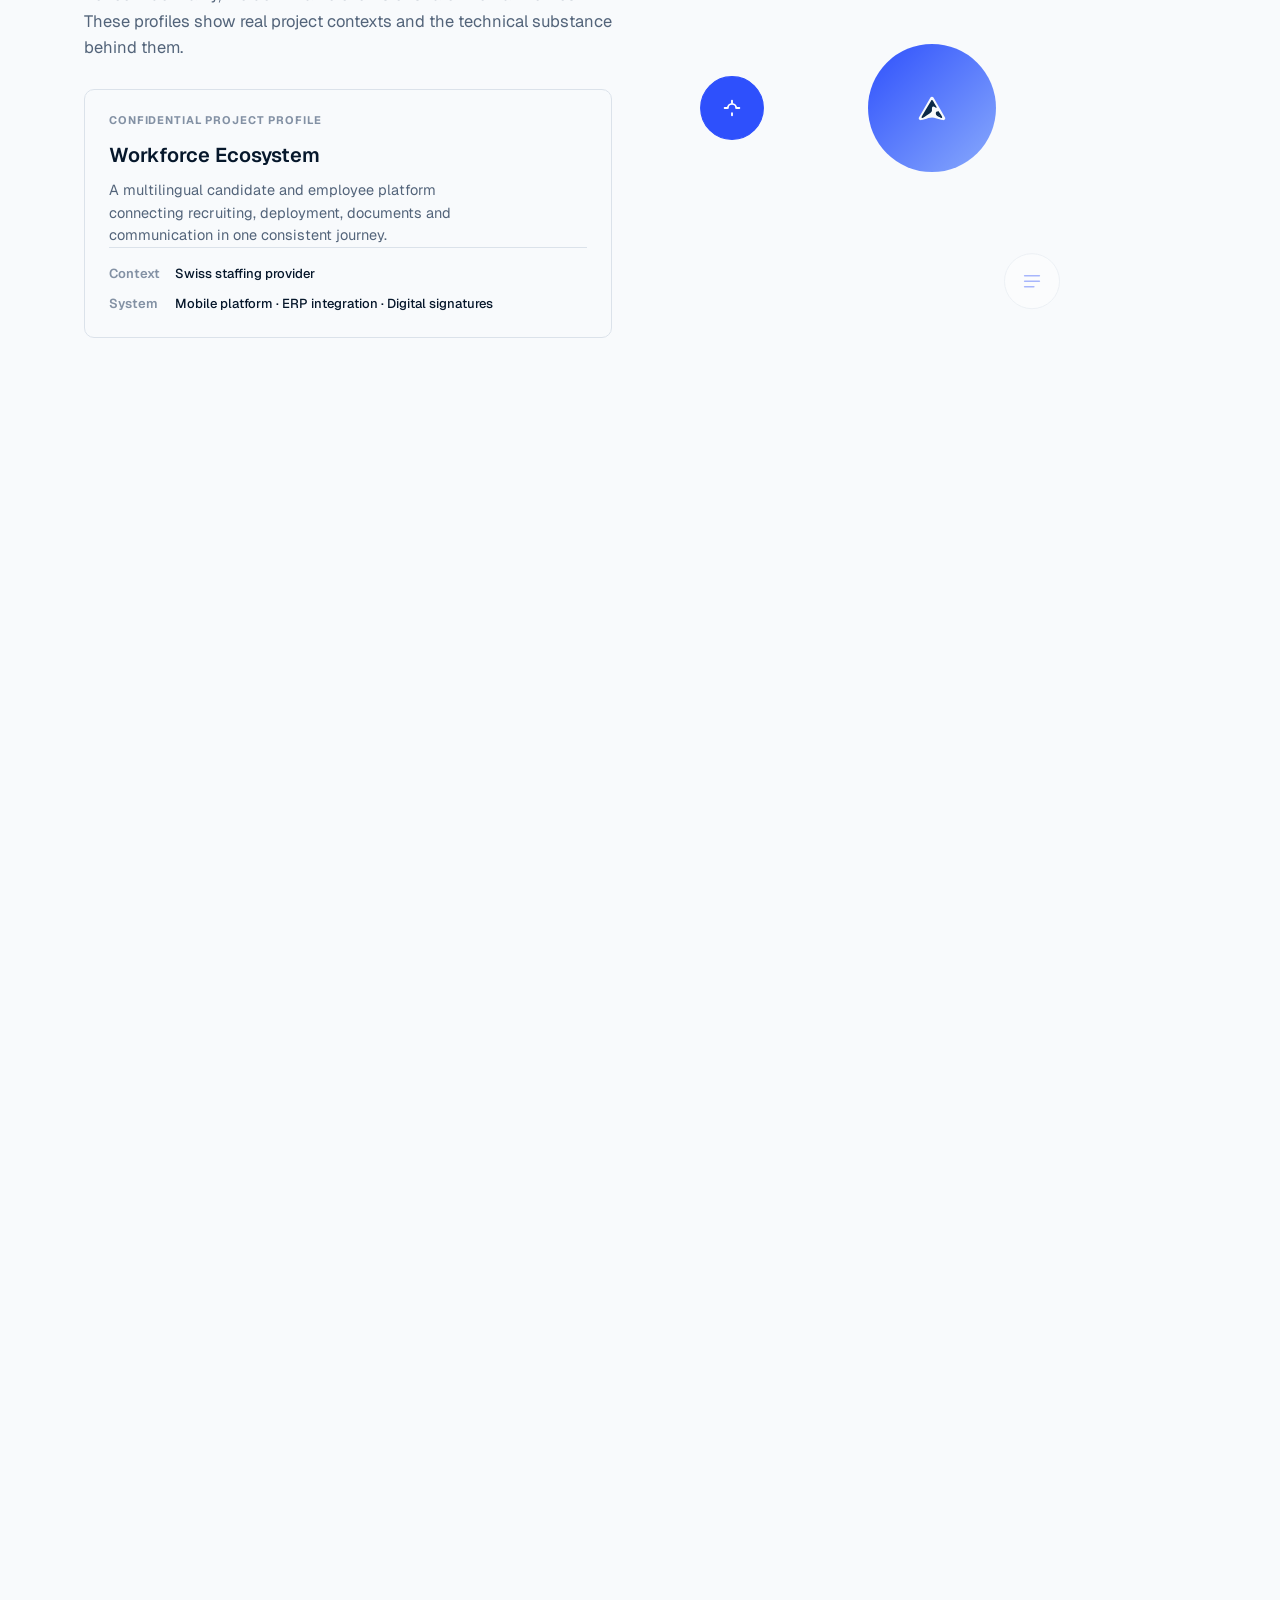
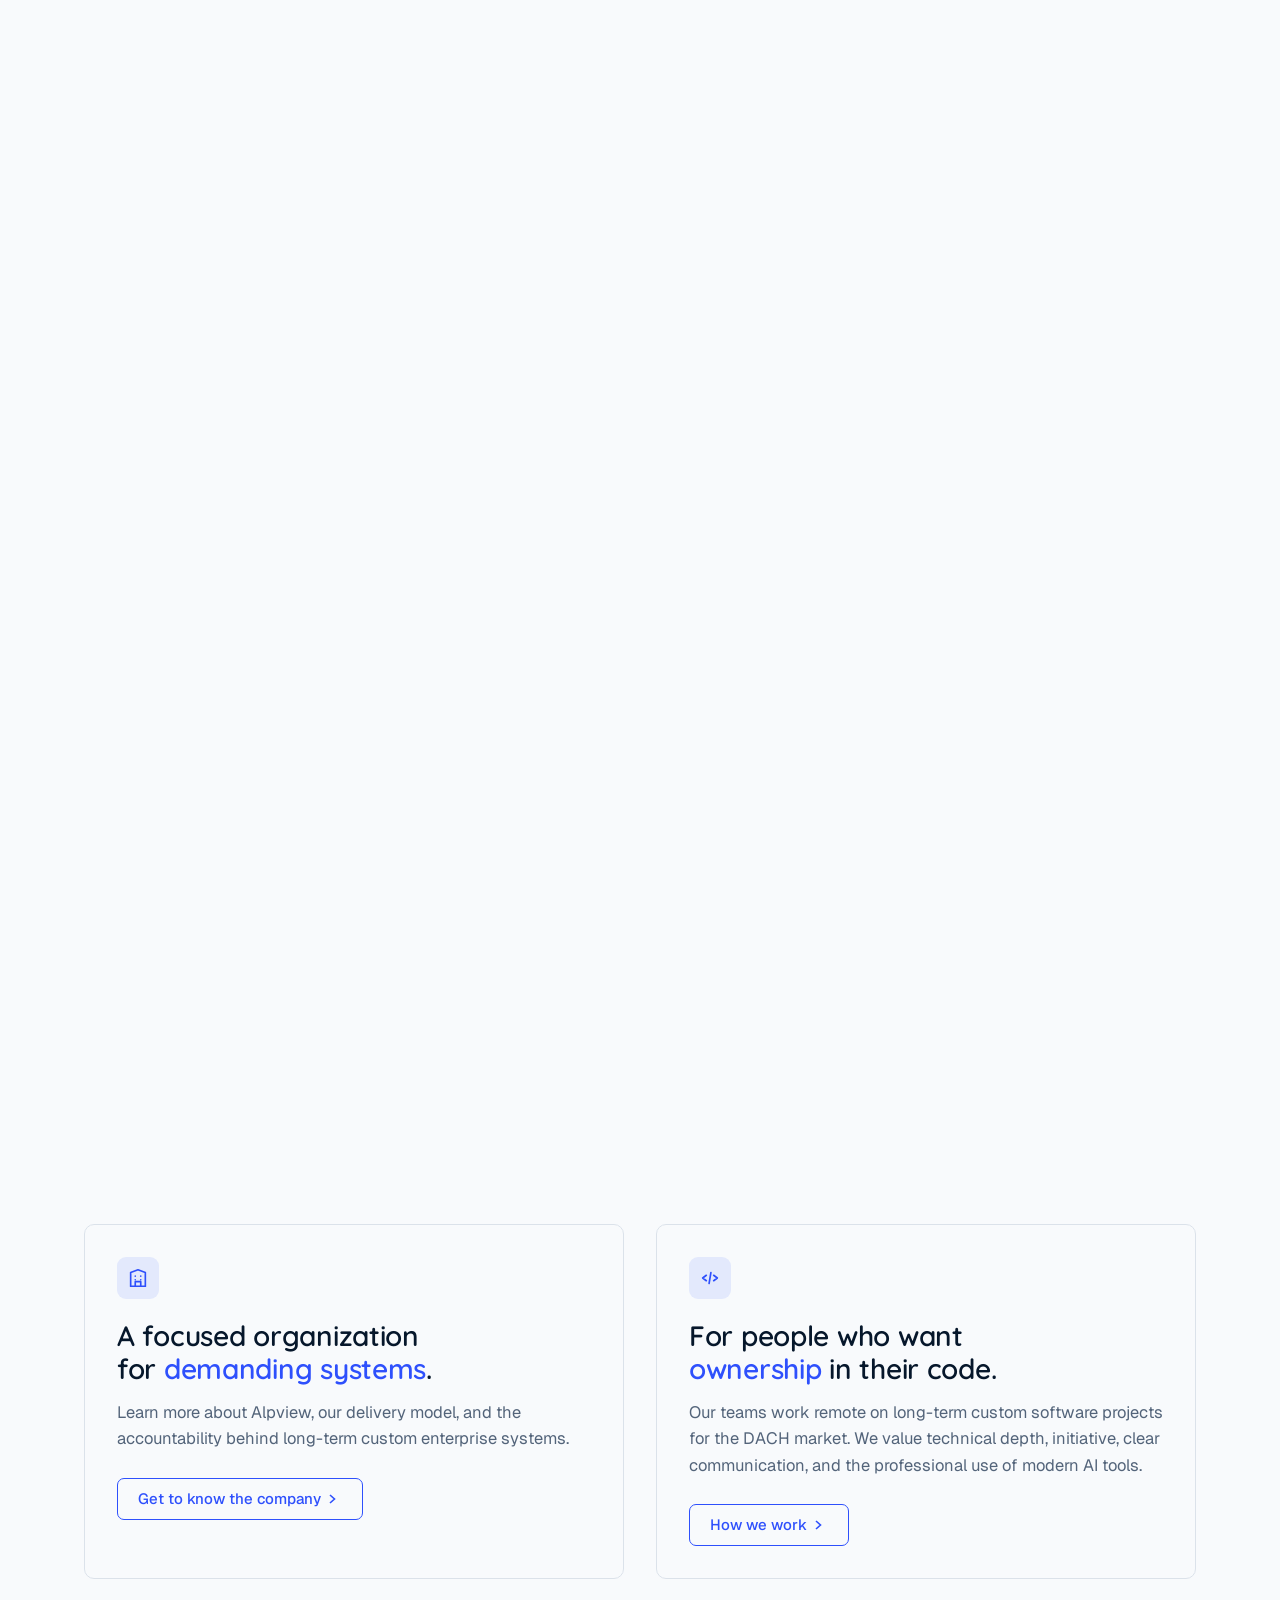
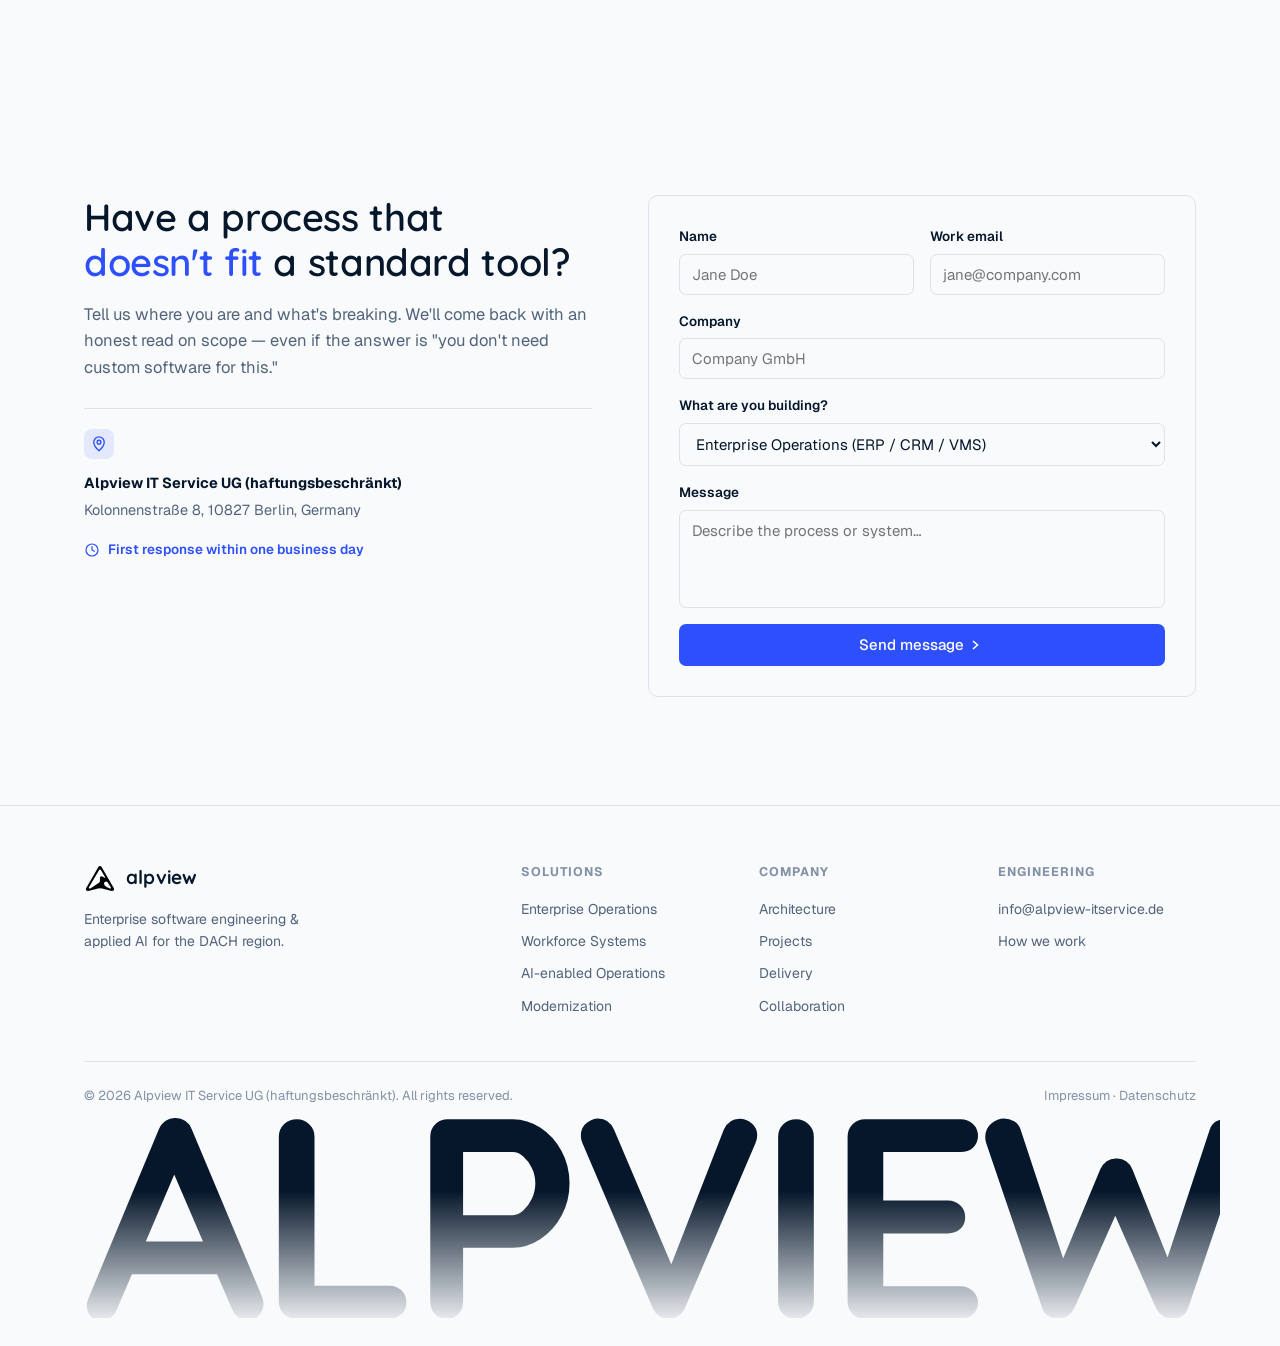
==== commit e16aa235: "Align rails to header edges, fix carousel/table clipping, rebuild Delivery+AI as interactive bento s" ====
--- a/index.html
+++ b/index.html
@@ -77,9 +77,18 @@
         <a href="#next" class="btn btn-outline">Engineering at Alpview <svg class="arrow" viewBox="0 0 14 12" aria-hidden="true"><path class="arrow-stem" d="M1.5 6H10"/><path class="arrow-head" d="M6.5 2l4.5 4-4.5 4"/></svg></a>
       </div>
       <div class="hero-stats">
-        <div class="hero-stat"><div class="hero-stat-value accent-text">30+</div><div class="hero-stat-label">Software specialists in active projects</div></div>
-        <div class="hero-stat"><div class="hero-stat-value accent-text">End-to-end</div><div class="hero-stat-label">From product strategy to operations</div></div>
-        <div class="hero-stat"><div class="hero-stat-value accent-text">DACH</div><div class="hero-stat-label">Focus on Germany, Austria and Switzerland</div></div>
+        <div class="hero-stat"><div class="hero-stat-inner">
+          <div class="hero-stat-icon"><svg viewBox="0 0 24 24" fill="none" stroke="currentColor" stroke-width="1.8" stroke-linecap="round" stroke-linejoin="round"><path d="M17 20v-1a4 4 0 0 0-4-4H7a4 4 0 0 0-4 4v1"/><circle cx="10" cy="7" r="4"/><path d="M20 20v-1a4 4 0 0 0-3-3.87"/><path d="M16 3.13a4 4 0 0 1 0 7.75"/></svg></div>
+          <div class="hero-stat-value accent-text">30+</div><div class="hero-stat-label">Software specialists in active projects</div>
+        </div></div>
+        <div class="hero-stat"><div class="hero-stat-inner">
+          <div class="hero-stat-icon"><svg viewBox="0 0 24 24" fill="none" stroke="currentColor" stroke-width="1.8" stroke-linecap="round" stroke-linejoin="round"><circle cx="5" cy="12" r="2"/><circle cx="19" cy="12" r="2"/><path d="M7 12h10"/></svg></div>
+          <div class="hero-stat-value accent-text">End-to-end</div><div class="hero-stat-label">From product strategy to operations</div>
+        </div></div>
+        <div class="hero-stat"><div class="hero-stat-inner">
+          <div class="hero-stat-icon"><svg viewBox="0 0 24 24" fill="none" stroke="currentColor" stroke-width="1.8" stroke-linecap="round" stroke-linejoin="round"><path d="M12 21s7-6.5 7-11.5a7 7 0 0 0-14 0C5 14.5 12 21 12 21z"/><circle cx="12" cy="9.5" r="2.5"/></svg></div>
+          <div class="hero-stat-value accent-text">DACH</div><div class="hero-stat-label">Focus on Germany, Austria and Switzerland</div>
+        </div></div>
       </div>
     </div>
     <div class="hero-visual" aria-hidden="true">
@@ -166,7 +175,7 @@
             <circle class="connect-dot" r="3.5"><animateMotion dur="2.6s" begin="1.8s" repeatCount="indefinite" path="M65.8,65 C124.9,65 144.7,104 205.1,104"/></circle>
           </svg>
           <div class="connect-hub" style="left:25%;top:50%">
-            <svg viewBox="0 -2 24 24" fill="#fff"><path d="M12 3l1.8 5.2L19 10l-5.2 1.8L12 17l-1.8-5.2L5 10l5.2-1.8z"/></svg>
+            <svg viewBox="0 -2 24 24" fill="none" stroke="#fff" stroke-width="1.8" stroke-linecap="round" stroke-linejoin="round"><path d="M12 3l1.8 5.2L19 10l-5.2 1.8L12 17l-1.8-5.2L5 10l5.2-1.8z"/></svg>
           </div>
           <div class="connect-node icon-blue" style="left:78%;top:20%">
             <svg viewBox="0 0 24 24" fill="none" stroke="currentColor" stroke-width="1.8" stroke-linecap="round" stroke-linejoin="round"><path d="M6 4h9l3 3v13H6z"/><path d="M9 9h6M9 13h6M9 17h3"/></svg>
@@ -238,22 +247,22 @@
             <img class="logo-mark" src="assets/alpview-logo-inverse.svg" alt="" aria-hidden="true">
           </div>
           <div class="carousel-node active" data-title="Recruiting &amp; ATS" data-desc="Structured pipelines from application to offer, synced with the systems you already run.">
-            <span class="carousel-node-dot"><svg viewBox="0 0 24 24" fill="none" stroke="currentColor" stroke-width="2" stroke-linecap="round"><path d="M4 6h16M4 12h16M4 18h10"/></svg></span>
+            <span class="carousel-node-dot"><svg viewBox="0 0 24 24" fill="none" stroke="currentColor" stroke-width="1.8" stroke-linecap="round"><path d="M4 6h16M4 12h16M4 18h10"/></svg></span>
           </div>
           <div class="carousel-node" data-title="Candidate platforms" data-desc="Branded portals candidates actually want to use, from first contact to placement.">
-            <span class="carousel-node-dot"><svg viewBox="0 0 24 24" fill="none" stroke="currentColor" stroke-width="2" stroke-linecap="round"><rect x="4" y="5" width="16" height="12" rx="2"/><circle cx="9" cy="10" r="1.6"/><path d="M13 9h5M13 12h5"/></svg></span>
+            <span class="carousel-node-dot"><svg viewBox="0 0 24 24" fill="none" stroke="currentColor" stroke-width="1.8" stroke-linecap="round"><rect x="4" y="5" width="16" height="12" rx="2"/><circle cx="9" cy="10" r="1.6"/><path d="M13 9h5M13 12h5"/></svg></span>
           </div>
           <div class="carousel-node" data-title="Deployment &amp; availability" data-desc="Real-time visibility into who's deployed where, and who's free next.">
-            <span class="carousel-node-dot"><svg viewBox="0 0 24 24" fill="none" stroke="currentColor" stroke-width="2" stroke-linecap="round"><rect x="4" y="4" width="16" height="16" rx="2"/><path d="M4 9h16M9 9v11"/></svg></span>
+            <span class="carousel-node-dot"><svg viewBox="0 0 24 24" fill="none" stroke="currentColor" stroke-width="1.8" stroke-linecap="round"><rect x="4" y="4" width="16" height="16" rx="2"/><path d="M4 9h16M9 9v11"/></svg></span>
           </div>
           <div class="carousel-node" data-title="Time &amp; approvals" data-desc="Time capture and multi-level approvals that hold up to audit.">
-            <span class="carousel-node-dot"><svg viewBox="0 0 24 24" fill="none" stroke="currentColor" stroke-width="2" stroke-linecap="round"><circle cx="12" cy="12" r="8"/><path d="M12 8v4l3 2"/></svg></span>
+            <span class="carousel-node-dot"><svg viewBox="0 0 24 24" fill="none" stroke="currentColor" stroke-width="1.8" stroke-linecap="round"><circle cx="12" cy="12" r="8"/><path d="M12 8v4l3 2"/></svg></span>
           </div>
           <div class="carousel-node" data-title="Documents &amp; signatures" data-desc="Contracts, ID checks and signatures handled without a single paper trail.">
-            <span class="carousel-node-dot"><svg viewBox="0 0 24 24" fill="none" stroke="currentColor" stroke-width="2" stroke-linecap="round"><path d="M7 3h7l3 3v15H7z"/><path d="M9 10h6M9 13.5h6M9 17h3.5"/></svg></span>
+            <span class="carousel-node-dot"><svg viewBox="0 0 24 24" fill="none" stroke="currentColor" stroke-width="1.8" stroke-linecap="round"><path d="M7 3h7l3 3v15H7z"/><path d="M9 10h6M9 13.5h6M9 17h3.5"/></svg></span>
           </div>
           <div class="carousel-node" data-title="Vendor management" data-desc="One record of truth for every partner, rate and vendor obligation.">
-            <span class="carousel-node-dot"><svg viewBox="0 0 24 24" fill="none" stroke="currentColor" stroke-width="2" stroke-linecap="round"><path d="M8 12a4 4 0 1 1 8 0"/><path d="M5 12h2M17 12h2M12 5v2M12 17v2"/></svg></span>
+            <span class="carousel-node-dot"><svg viewBox="0 0 24 24" fill="none" stroke="currentColor" stroke-width="1.8" stroke-linecap="round"><path d="M8 12a4 4 0 1 1 8 0"/><path d="M5 12h2M17 12h2M12 5v2M12 17v2"/></svg></span>
           </div>
         </div>
       </div>
@@ -295,19 +304,36 @@
     </div>
     <div class="principle-grid reveal">
       <div class="principle">
-        <div class="principle-icon icon-blue"><svg viewBox="0 0 24 24" fill="none" stroke="currentColor" stroke-width="1.8" stroke-linecap="round" stroke-linejoin="round"><circle cx="12" cy="12" r="9"/><path d="M8 12.5l2.5 2.5L16 9"/></svg></div>
+        <div class="card-visual visual-decide" aria-hidden="true">
+          <div class="decide-row"><span class="decide-dot"></span><span class="decide-label">Request</span></div>
+          <div class="decide-row"><span class="decide-dot"></span><span class="decide-label">Review</span></div>
+          <div class="decide-row"><span class="decide-dot"></span><span class="decide-label">Approved</span></div>
+        </div>
         <h4>Decisions</h4><p>Clear ownership, documented decisions, short escalation paths.</p>
       </div>
       <div class="principle">
-        <div class="principle-icon icon-blue"><svg viewBox="0 0 24 24" fill="none" stroke="currentColor" stroke-width="1.8" stroke-linecap="round" stroke-linejoin="round"><path d="M12 3 3 8l9 5 9-5-9-5z"/><path d="M3 16l9 5 9-5"/><path d="M3 12l9 5 9-5"/></svg></div>
+        <div class="card-visual visual-layers" aria-hidden="true">
+          <div class="layer-bar"></div>
+          <div class="layer-bar"></div>
+          <div class="layer-bar"></div>
+        </div>
         <h4>Architecture</h4><p>Technical guardrails and reviews ahead of consequential changes.</p>
       </div>
       <div class="principle">
-        <div class="principle-icon icon-blue"><svg viewBox="0 0 24 24" fill="none" stroke="currentColor" stroke-width="1.8" stroke-linecap="round" stroke-linejoin="round"><path d="M12 3.5 19 6.5V12c0 4.5-3 7.5-7 9-4-1.5-7-4.5-7-9V6.5l7-3z"/><path d="M9 12l2 2 4-4.5"/></svg></div>
+        <div class="card-visual visual-gates" aria-hidden="true">
+          <span class="gates-line"><span class="gates-fill"></span></span>
+          <span class="gate-node" style="--i:0"></span>
+          <span class="gate-node" style="--i:1"></span>
+          <span class="gate-node" style="--i:2"></span>
+          <span class="gate-node" style="--i:3"></span>
+        </div>
         <h4>Quality Gates</h4><p>Defined checks for scope, function, integration and release.</p>
       </div>
       <div class="principle">
-        <div class="principle-icon icon-blue"><svg viewBox="0 0 24 24" fill="none" stroke="currentColor" stroke-width="1.8" stroke-linecap="round" stroke-linejoin="round"><path d="M4 12a8 8 0 0 1 14-5.3"/><path d="M18 3v5h-5"/><path d="M20 12a8 8 0 0 1-14 5.3"/><path d="M6 21v-5h5"/></svg></div>
+        <div class="card-visual visual-risk" aria-hidden="true">
+          <div class="risk-track"><span class="risk-marker"></span></div>
+          <div class="risk-labels"><span>At risk</span><span>Controlled</span></div>
+        </div>
         <h4>Risk &amp; Change</h4><p>Early visibility into dependencies, changes and project risk.</p>
       </div>
     </div>
@@ -323,19 +349,48 @@
       </div>
       <div class="ai-items">
         <div class="ai-item reveal">
-          <div class="card-icon icon-blue"><svg viewBox="0 0 24 24" fill="none" stroke="currentColor" stroke-width="1.8" stroke-linecap="round" stroke-linejoin="round"><path d="M6 4h9l3 3v13H6z"/><path d="M9 9h6M9 13h6M9 17h3"/></svg></div>
+          <div class="card-visual visual-doc" aria-hidden="true">
+            <div class="doc-page">
+              <span class="doc-line" style="--w:70%"></span>
+              <span class="doc-line" style="--w:90%"></span>
+              <span class="doc-line" style="--w:55%"></span>
+              <span class="doc-line" style="--w:80%"></span>
+              <span class="doc-sweep"></span>
+            </div>
+          </div>
           <h4>Document Intelligence</h4>
           <p>Classify, structure and reliably route documents into business processes.</p>
           <div class="tag-row"><span class="tag">OCR</span><span class="tag">Classification</span><span class="tag">Routing</span></div>
         </div>
         <div class="ai-item reveal">
-          <div class="card-icon icon-blue"><svg viewBox="0 0 24 24" fill="none" stroke="currentColor" stroke-width="1.8" stroke-linecap="round" stroke-linejoin="round"><circle cx="10" cy="10" r="6"/><path d="M14.5 14.5 20 20"/></svg></div>
+          <div class="card-visual visual-match" aria-hidden="true">
+            <svg class="match-lines" viewBox="0 0 200 110" preserveAspectRatio="none" aria-hidden="true">
+              <path class="match-path" d="M34,22 C90,22 110,55 166,22"/>
+              <path class="match-path" d="M34,55 L166,55"/>
+              <path class="match-path" d="M34,88 C90,88 110,55 166,88"/>
+              <circle class="match-dot" r="3"><animateMotion dur="2.2s" begin="0s" repeatCount="indefinite" path="M34,22 C90,22 110,55 166,22"/></circle>
+              <circle class="match-dot" r="3"><animateMotion dur="2.2s" begin=".7s" repeatCount="indefinite" path="M34,55 L166,55"/></circle>
+              <circle class="match-dot" r="3"><animateMotion dur="2.2s" begin="1.4s" repeatCount="indefinite" path="M34,88 C90,88 110,55 166,88"/></circle>
+            </svg>
+            <span class="match-node" style="left:17%;top:20%"></span>
+            <span class="match-node" style="left:17%;top:50%"></span>
+            <span class="match-node" style="left:17%;top:80%"></span>
+            <span class="match-node match-node-hit" style="left:83%;top:20%"></span>
+            <span class="match-node match-node-hit" style="left:83%;top:50%"></span>
+            <span class="match-node match-node-hit" style="left:83%;top:80%"></span>
+          </div>
           <h4>Search &amp; Matching</h4>
           <p>Connect and prioritize profiles, requirements and knowledge semantically.</p>
           <div class="tag-row"><span class="tag">Embeddings</span><span class="tag">Ranking</span></div>
         </div>
         <div class="ai-item reveal">
-          <div class="card-icon icon-blue"><svg viewBox="0 0 24 24" fill="none" stroke="currentColor" stroke-width="1.8" stroke-linecap="round" stroke-linejoin="round"><path d="M12 4v3M12 17v3M4 12h3M17 12h3"/><rect x="7" y="7" width="10" height="10" rx="2"/></svg></div>
+          <div class="card-visual visual-flow" aria-hidden="true">
+            <div class="flow-node"><svg viewBox="0 0 24 24" fill="none" stroke="currentColor" stroke-width="1.8" stroke-linecap="round" stroke-linejoin="round"><path d="M6 4h9l3 3v13H6z"/><path d="M9 9h6M9 13h6"/></svg></div>
+            <span class="flow-line"><span class="flow-pulse"></span></span>
+            <div class="flow-node"><svg viewBox="0 0 24 24" fill="none" stroke="currentColor" stroke-width="1.8" stroke-linecap="round" stroke-linejoin="round"><path d="M12 4v3M12 17v3M4 12h3M17 12h3"/><rect x="7" y="7" width="10" height="10" rx="2"/></svg></div>
+            <span class="flow-line"><span class="flow-pulse" style="--d:.5s"></span></span>
+            <div class="flow-node flow-node-done"><svg viewBox="0 0 24 24" fill="none" stroke="currentColor" stroke-width="1.8" stroke-linecap="round" stroke-linejoin="round"><path d="M20 6 9 17l-5-5"/></svg></div>
+          </div>
           <h4>Process Automation</h4>
           <p>Prepare recurring decisions and take real load off teams.</p>
           <div class="tag-row"><span class="tag">Workflows</span><span class="tag">Decisioning</span></div>
@@ -418,19 +473,19 @@
             data-label="Confidential project profile" data-title="Workforce Ecosystem"
             data-desc="A multilingual candidate and employee platform connecting recruiting, deployment, documents and communication in one consistent journey."
             data-context="Swiss staffing provider" data-system="Mobile platform · ERP integration · Digital signatures">
-            <span class="carousel-node-dot"><svg viewBox="0 0 24 24" fill="none" stroke="currentColor" stroke-width="2" stroke-linecap="round"><path d="M8 12a4 4 0 1 1 8 0"/><path d="M5 12h2M17 12h2M12 5v2M12 17v2"/></svg></span>
+            <span class="carousel-node-dot"><svg viewBox="0 0 24 24" fill="none" stroke="currentColor" stroke-width="1.8" stroke-linecap="round"><path d="M8 12a4 4 0 1 1 8 0"/><path d="M5 12h2M17 12h2M12 5v2M12 17v2"/></svg></span>
           </div>
           <div class="carousel-node"
             data-label="Confidential project profile" data-title="Recruiting Intelligence"
             data-desc="An AI-powered recruiting flow from document intake through structured profiles and matching to a qualified decision."
             data-context="DACH recruiting operations" data-system="ATS · Parsing · Matching · Communication">
-            <span class="carousel-node-dot"><svg viewBox="0 0 24 24" fill="none" stroke="currentColor" stroke-width="2" stroke-linecap="round"><circle cx="10" cy="10" r="6"/><path d="M14.5 14.5 20 20"/></svg></span>
+            <span class="carousel-node-dot"><svg viewBox="0 0 24 24" fill="none" stroke="currentColor" stroke-width="1.8" stroke-linecap="round"><circle cx="10" cy="10" r="6"/><path d="M14.5 14.5 20 20"/></svg></span>
           </div>
           <div class="carousel-node"
             data-label="Confidential project profile" data-title="Enterprise Operations"
             data-desc="Integrated control of customers, suppliers, requests, offers, approvals and operational workflows in one platform."
             data-context="Complex B2B processes" data-system="CRM · Vendor management · Workflow">
-            <span class="carousel-node-dot"><svg viewBox="0 0 24 24" fill="none" stroke="currentColor" stroke-width="2" stroke-linecap="round"><path d="M4 6h16M4 12h16M4 18h10"/></svg></span>
+            <span class="carousel-node-dot"><svg viewBox="0 0 24 24" fill="none" stroke="currentColor" stroke-width="1.8" stroke-linecap="round"><path d="M4 6h16M4 12h16M4 18h10"/></svg></span>
           </div>
         </div>
       </div>
--- a/css/style.css
+++ b/css/style.css
@@ -8,7 +8,6 @@
   --ink: #06172b;
   --ink-soft: #53647a;
   --muted: #8391a4;
-  --cream: #f4f2ed;
   --ice: #eef3f8;
   --white: #f8fafc;
   --border: #dbe2ea;
@@ -118,7 +117,6 @@
 
 /* ---------- Section rhythm ---------- */
 .section { padding: 108px 0; }
-.section-tint { background: var(--cream); }
 .section-light { background: var(--white); }
 h2 { font-family: var(--font-display); font-size: clamp(26px, 3vw, 38px); line-height: 1.18; letter-spacing: -0.01em; font-weight: 600; text-wrap: balance; }
 h2 .highlight, h3 .highlight { color: var(--brand); }
@@ -144,10 +142,10 @@
 /* Global safe-area rails: fixed to the viewport so they line up with the
    header's edges continuously down the whole page, regardless of which
    section (light or dark) happens to be scrolling behind them. */
-.global-rails { position: fixed; inset: 0; z-index: 40; pointer-events: none; max-width: 1160px; margin: 0 auto; padding: 0 24px; }
+.global-rails { position: fixed; inset: 0; z-index: 40; pointer-events: none; max-width: 1160px; margin: 0 auto; }
 .global-rails::before, .global-rails::after { content: ""; position: absolute; top: 0; bottom: 0; width: 1px; background: rgba(46,80,252,.25); }
-.global-rails::before { left: 24px; }
-.global-rails::after { right: 24px; }
+.global-rails::before { left: 0; }
+.global-rails::after { right: 0; }
 .hero-mark {
   position: absolute; z-index: 0; pointer-events: none; opacity: .06;
   width: 900px; height: auto; right: -220px; bottom: -260px;
@@ -166,8 +164,20 @@
 .hero-stats { display: flex; padding-top: 28px; border-top: 1px solid rgba(248,250,252,.14); }
 .hero-stat { flex: 1; min-width: 0; }
 .hero-stat + .hero-stat { border-left: 1px solid rgba(248,250,252,.14); margin-left: 24px; padding-left: 24px; }
+.hero-stat-inner {
+  padding: 10px 12px; margin: -10px -12px; border-radius: 12px; cursor: default;
+  transition: background .3s ease, transform .3s cubic-bezier(.25,.8,.4,1);
+}
+.hero-stat-inner:hover { background: rgba(248,250,252,.06); transform: translateY(-3px); }
+.hero-stat-icon {
+  width: 28px; height: 28px; border-radius: 8px; display: grid; place-items: center; margin-bottom: 10px;
+  background: rgba(46,80,252,.2); color: var(--brand-light);
+  transition: transform .3s cubic-bezier(.25,.8,.4,1), background .3s ease;
+}
+.hero-stat-icon svg { width: 15px; height: 15px; }
+.hero-stat-inner:hover .hero-stat-icon { transform: scale(1.15); background: rgba(46,80,252,.32); }
 .hero-stat-value { font-size: 25px; font-weight: 700; letter-spacing: -0.01em; color: var(--brand-light); transition: color .2s ease; }
-.hero-stat:hover .hero-stat-value { color: #fff; }
+.hero-stat-inner:hover .hero-stat-value { color: #fff; }
 .hero-stat-label { font-size: 13px; color: rgba(248,250,252,.5); margin-top: 4px; line-height: 1.4; }
 
 /* Hero delivery-dashboard visual */
@@ -229,9 +239,11 @@
 .card-visual { margin-bottom: 20px; }
 
 /* Enterprise Operations — mini order sheet, cursor drag-selects a range on hover */
-.visual-sheet { position: relative; height: 148px; border: 1px solid var(--border); border-radius: 8px; overflow: hidden; font-size: 10px; background: #fff; }
+.visual-sheet { position: relative; height: 148px; border: 1px solid var(--border); border-radius: 8px; overflow: visible; font-size: 10px; background: #fff; }
 .sheet-row { display: grid; grid-template-columns: 1fr 1.3fr .9fr 1fr .9fr; height: 25%; }
 .sheet-row + .sheet-row { border-top: 1px solid var(--border); }
+.sheet-row:first-child { border-radius: 7px 7px 0 0; overflow: hidden; }
+.sheet-row:last-child { border-radius: 0 0 7px 7px; overflow: hidden; }
 .sheet-cell { display: flex; align-items: center; padding: 0 7px; border-right: 1px solid var(--border); color: var(--ink); white-space: nowrap; overflow: hidden; text-overflow: ellipsis; }
 .sheet-cell:last-child { border-right: none; }
 .sheet-head { background: var(--ink); }
@@ -239,14 +251,15 @@
 .sheet-cell.status-ok { color: var(--brand); font-weight: 700; }
 .sheet-cursor {
   position: absolute; width: 8px; height: 8px; top: 25%; left: 19.608%;
-  background: var(--brand); border: 1.5px solid #fff; outline: 1px solid var(--brand); border-radius: 1px;
-  margin: -4px; z-index: 2;
+  background: var(--brand); border: 1.5px solid #fff; border-radius: 1px;
+  box-shadow: 0 2px 6px rgba(6,23,43,.4);
+  margin: -4px; z-index: 3;
   transition: top .45s cubic-bezier(.25,.8,.4,1), left .45s cubic-bezier(.25,.8,.4,1);
 }
-.card:hover .sheet-cursor { top: 96%; left: 19.608%; }
+.card:hover .sheet-cursor { top: 100%; left: 100%; }
 .sheet-select {
   position: absolute; top: 25%; left: 19.608%; width: 0; height: 0; opacity: 0;
-  border: 2px solid var(--brand); background: rgba(46,80,252,.08); pointer-events: none;
+  border: 2px solid var(--brand); background: rgba(46,80,252,.08); pointer-events: none; z-index: 2;
   transition: width .45s cubic-bezier(.25,.8,.4,1), height .45s cubic-bezier(.25,.8,.4,1), opacity .3s ease;
 }
 .card:hover .sheet-select { width: 80.392%; height: 75%; opacity: 1; }
@@ -343,7 +356,7 @@
    ring of nodes positioned by JS via trig (see main.js). One node orbits
    into the middle-left anchor at a time, and the copy panel swaps to match. */
 .carousel-pin-wrap { position: relative; height: 2800px; }
-.carousel-sticky { position: sticky; top: 0; height: 640px; overflow: hidden; display: flex; align-items: flex-start; padding-top: 56px; }
+.carousel-sticky { position: sticky; top: 0; height: 600px; overflow: hidden; display: flex; align-items: center; }
 .carousel-layout { display: grid; grid-template-columns: 1fr 1fr; gap: 56px; align-items: center; width: 100%; }
 @media (max-width: 900px) { .carousel-layout { grid-template-columns: 1fr; } }
 .carousel-detail {
@@ -422,14 +435,58 @@
 @media (max-width: 500px) { .principle-grid { grid-template-columns: 1fr; } }
 .principle {
   background: var(--white); border: 1px solid var(--border); border-radius: var(--radius);
-  padding: 22px; transition: border-color .3s ease, transform .35s cubic-bezier(.25,.8,.4,1);
+  padding: 20px; transition: border-color .3s ease, transform .35s cubic-bezier(.25,.8,.4,1);
 }
 .principle:hover { border-color: var(--brand); transform: translateY(-3px); }
-.principle-icon { width: 34px; height: 34px; border-radius: 8px; display: grid; place-items: center; margin-bottom: 14px; transition: transform .3s cubic-bezier(.25,.8,.4,1); }
-.principle-icon svg { width: 18px; height: 18px; }
-.principle:hover .principle-icon { transform: scale(1.12); }
 .principle h4 { font-size: 15px; font-weight: 600; margin-bottom: 8px; }
 .principle p { font-size: 13.5px; color: var(--muted); line-height: 1.55; }
+
+/* Decisions — checklist that confirms in sequence on hover */
+.visual-decide { height: 116px; border: 1px solid var(--border); border-radius: 8px; background: #fff; padding: 16px 18px; display: flex; flex-direction: column; justify-content: center; gap: 13px; margin-bottom: 16px; }
+.decide-row { display: flex; align-items: center; gap: 10px; position: relative; }
+.decide-row:not(:last-child)::after { content: ""; position: absolute; left: 6px; top: 100%; width: 1px; height: 13px; background: var(--border); }
+.decide-dot { width: 13px; height: 13px; border-radius: 50%; border: 2px solid var(--border); flex-shrink: 0; position: relative; transition: border-color .3s ease, background .3s ease; }
+.decide-dot::after { content: ""; position: absolute; left: 2.5px; top: -1px; width: 4px; height: 7px; border: solid #fff; border-width: 0 2px 2px 0; transform: rotate(45deg); opacity: 0; transition: opacity .15s ease; }
+.decide-label { font-size: 12.5px; font-weight: 600; color: var(--muted); transition: color .3s ease; }
+.principle:hover .decide-row:nth-child(1) .decide-dot { background: var(--brand); border-color: var(--brand); }
+.principle:hover .decide-row:nth-child(1) .decide-dot::after { opacity: 1; }
+.principle:hover .decide-row:nth-child(1) .decide-label { color: var(--ink); }
+.principle:hover .decide-row:nth-child(2) .decide-dot { background: var(--brand); border-color: var(--brand); transition-delay: .2s; }
+.principle:hover .decide-row:nth-child(2) .decide-dot::after { opacity: 1; transition-delay: .22s; }
+.principle:hover .decide-row:nth-child(2) .decide-label { color: var(--ink); transition-delay: .2s; }
+.principle:hover .decide-row:nth-child(3) .decide-dot { background: var(--brand); border-color: var(--brand); transition-delay: .4s; }
+.principle:hover .decide-row:nth-child(3) .decide-dot::after { opacity: 1; transition-delay: .42s; }
+.principle:hover .decide-row:nth-child(3) .decide-label { color: var(--ink); transition-delay: .4s; }
+
+/* Architecture — stacked layers that separate into an exploded view on hover */
+.visual-layers { height: 116px; border: 1px solid var(--border); border-radius: 8px; background: #fff; padding: 20px 22px; display: flex; flex-direction: column; justify-content: center; gap: 9px; margin-bottom: 16px; }
+.layer-bar { height: 15px; border-radius: 5px; background: var(--ice); border: 1px solid var(--border); transition: transform .35s cubic-bezier(.25,.8,.4,1), border-color .3s ease, background .3s ease; }
+.principle:hover .layer-bar { border-color: var(--brand); background: rgba(46,80,252,.06); }
+.principle:hover .layer-bar:nth-child(1) { transform: translateY(-5px); }
+.principle:hover .layer-bar:nth-child(3) { transform: translateY(5px); }
+
+/* Quality Gates — checkpoints along a line that activate as a fill sweeps through */
+.visual-gates { height: 116px; border: 1px solid var(--border); border-radius: 8px; background: #fff; position: relative; display: flex; align-items: center; padding: 0 24px; margin-bottom: 16px; }
+.gates-line { position: relative; width: 100%; height: 2px; background: var(--border); border-radius: 2px; }
+.gates-fill { position: absolute; left: 0; top: 0; height: 100%; width: 0; background: var(--brand); border-radius: 2px; transition: width 1s cubic-bezier(.4,0,.2,1); }
+.principle:hover .gates-fill { width: 100%; }
+.gate-node {
+  position: absolute; top: 50%; width: 14px; height: 14px; margin-top: -7px; margin-left: -7px;
+  border-radius: 50%; background: #fff; border: 2px solid var(--border); left: calc(var(--i) * 33.333%);
+  transition: border-color .3s ease, background .3s ease, transform .3s ease; transition-delay: calc(var(--i) * .22s);
+}
+.principle:hover .gate-node { border-color: var(--brand); background: var(--brand); transform: scale(1.15); }
+
+/* Risk & Change — a marker that slides from "at risk" to "controlled" on hover */
+.visual-risk { height: 116px; border: 1px solid var(--border); border-radius: 8px; background: #fff; display: flex; flex-direction: column; justify-content: center; gap: 10px; padding: 20px 24px; margin-bottom: 16px; }
+.risk-track { position: relative; height: 6px; border-radius: 999px; background: linear-gradient(90deg, #eab8b8, var(--ice) 55%, rgba(46,80,252,.3)); }
+.risk-marker {
+  position: absolute; top: 50%; left: 12%; width: 16px; height: 16px; margin-top: -8px; margin-left: -8px;
+  border-radius: 50%; background: #fff; border: 2px solid #d97878; box-shadow: 0 1px 4px rgba(6,23,43,.2);
+  transition: left 1s cubic-bezier(.25,.8,.4,1), border-color 1s ease;
+}
+.principle:hover .risk-marker { left: 88%; border-color: var(--brand); }
+.risk-labels { display: flex; justify-content: space-between; font-size: 11px; font-weight: 600; color: var(--muted); }
 
 /* ---------- Applied AI sub-block ---------- */
 .ai-block { margin-top: 72px; padding-top: 56px; border-top: 1px solid var(--border); }
@@ -442,13 +499,46 @@
 .ai-item { padding: 22px; background: var(--white); border: 1px solid var(--border); border-radius: var(--radius); transition: border-color .3s ease, transform .35s cubic-bezier(.25,.8,.4,1); }
 .ai-item h4 { font-size: 15.5px; font-weight: 600; margin-bottom: 8px; }
 .ai-item p { font-size: 13.5px; color: var(--ink-soft); line-height: 1.55; margin-bottom: 16px; }
-.ai-item .card-icon { position: relative; }
-.ai-item .card-icon::after {
-  content: ""; position: absolute; inset: -6px; border-radius: 13px;
-  border: 1px solid rgba(46,80,252,.4); opacity: 0; transform: scale(.82);
-  transition: opacity .4s ease, transform .4s ease;
-}
-.ai-item:hover .card-icon::after { opacity: 1; transform: scale(1.32); }
+
+/* Document Intelligence — a scan sweep reveals highlighted lines in sequence */
+.visual-doc { height: 148px; border: 1px solid var(--border); border-radius: 8px; background: var(--ice); display: flex; align-items: center; justify-content: center; overflow: hidden; margin-bottom: 20px; }
+.doc-page { position: relative; width: 118px; height: 104px; background: #fff; border: 1px solid var(--border); border-radius: 6px; padding: 15px 13px; display: flex; flex-direction: column; gap: 10px; overflow: hidden; }
+.doc-line { height: 6px; border-radius: 3px; background: var(--ice); border: 1px solid var(--border); width: var(--w); transition: border-color .3s ease, background .3s ease; }
+.doc-sweep { position: absolute; left: 0; right: 0; top: -20%; height: 26px; background: linear-gradient(180deg, transparent, rgba(46,80,252,.28), transparent); transition: top 1.1s cubic-bezier(.4,0,.2,1); }
+.ai-item:hover .doc-sweep { top: 112%; }
+.ai-item:hover .doc-line:nth-child(1) { background: rgba(46,80,252,.12); border-color: var(--brand); transition-delay: .1s; }
+.ai-item:hover .doc-line:nth-child(2) { background: rgba(46,80,252,.12); border-color: var(--brand); transition-delay: .38s; }
+.ai-item:hover .doc-line:nth-child(3) { background: rgba(46,80,252,.12); border-color: var(--brand); transition-delay: .66s; }
+.ai-item:hover .doc-line:nth-child(4) { background: rgba(46,80,252,.12); border-color: var(--brand); transition-delay: .94s; }
+
+/* Search & Matching — two columns of profiles draw connecting matches on hover */
+.visual-match { position: relative; height: 148px; border: 1px solid var(--border); border-radius: 8px; background: #fff; overflow: hidden; margin-bottom: 20px; }
+.match-lines { position: absolute; inset: 0; width: 100%; height: 100%; }
+.match-path { fill: none; stroke: rgba(46,80,252,.35); stroke-width: 1.5; opacity: 0; transition: opacity .4s ease; }
+.ai-item:hover .match-path { opacity: 1; }
+.match-dot { fill: var(--brand); opacity: 0; transition: opacity .3s ease; }
+.ai-item:hover .match-dot { opacity: 1; }
+.match-node { position: absolute; width: 12px; height: 12px; margin: -6px; border-radius: 50%; background: #fff; border: 2px solid var(--border); transition: border-color .3s ease, background .3s ease; }
+.ai-item:hover .match-node-hit { border-color: var(--brand); background: var(--brand); transition-delay: .5s; }
+
+/* Process Automation — a pulse travels the flow, ending in a completed step */
+.visual-flow { height: 148px; border: 1px solid var(--border); border-radius: 8px; background: #fff; display: flex; align-items: center; justify-content: center; padding: 0 22px; margin-bottom: 20px; }
+.flow-node {
+  width: 38px; height: 38px; border-radius: 10px; background: var(--ice); border: 1px solid var(--border);
+  display: grid; place-items: center; color: var(--muted); flex-shrink: 0;
+  transition: border-color .3s ease, background .3s ease, color .3s ease;
+}
+.flow-node svg { width: 18px; height: 18px; }
+.flow-line { position: relative; flex: 1; height: 2px; background: var(--border); margin: 0 4px; max-width: 34px; }
+.flow-pulse { position: absolute; top: 50%; left: 0; width: 6px; height: 6px; margin-top: -3px; border-radius: 50%; background: var(--brand); opacity: 0; }
+.ai-item:hover .flow-pulse { animation: flowPulse 1.1s cubic-bezier(.4,0,.2,1) both; animation-delay: var(--d, 0s); }
+@keyframes flowPulse { 0% { left: 0; opacity: 0; } 10% { opacity: 1; } 90% { opacity: 1; } 100% { left: 100%; opacity: 0; } }
+.ai-item:hover .flow-node { border-color: var(--brand); background: rgba(46,80,252,.08); color: var(--brand); }
+.ai-item:hover .flow-node-done { transition-delay: 1s; background: var(--brand); border-color: var(--brand); color: #fff; }
+@media (prefers-reduced-motion: reduce) {
+  .doc-sweep, .flow-pulse { transition: none; animation: none; display: none; }
+  .decide-dot, .decide-dot::after, .layer-bar, .gates-fill, .gate-node, .risk-marker, .doc-line, .match-path, .match-dot, .match-node-hit, .flow-node { transition: none; }
+}
 
 /* ---------- Proof (quote + stats) ---------- */
 #proof { position: relative; background-color: var(--ink); overflow: hidden; }
@@ -498,7 +588,7 @@
 .gateway-card p.lede { margin-bottom: 26px; }
 
 /* ---------- Contact ---------- */
-.contact-section { background: var(--cream); }
+.contact-section { background: var(--white); }
 .contact-inner { display: grid; grid-template-columns: 1fr 1fr; gap: 56px; align-items: start; }
 @media (max-width: 860px) { .contact-inner { grid-template-columns: 1fr; } }
 .contact-copy h2 { margin-bottom: 16px; }
@@ -528,7 +618,7 @@
 .form-success { color: var(--brand); font-weight: 600; font-size: 14.5px; }
 
 /* ---------- Footer ---------- */
-.footer { background: var(--cream); padding: 56px 0 28px; }
+.footer { background: var(--white); border-top: 1px solid var(--border); padding: 56px 0 28px; }
 .footer-grid { display: grid; grid-template-columns: 2fr 1fr 1fr 1fr; gap: 40px; margin-bottom: 44px; }
 @media (max-width: 700px) { .footer-grid { grid-template-columns: 1fr 1fr; } }
 .footer-brand p { margin-top: 14px; color: var(--ink-soft); font-size: 14px; max-width: 240px; }
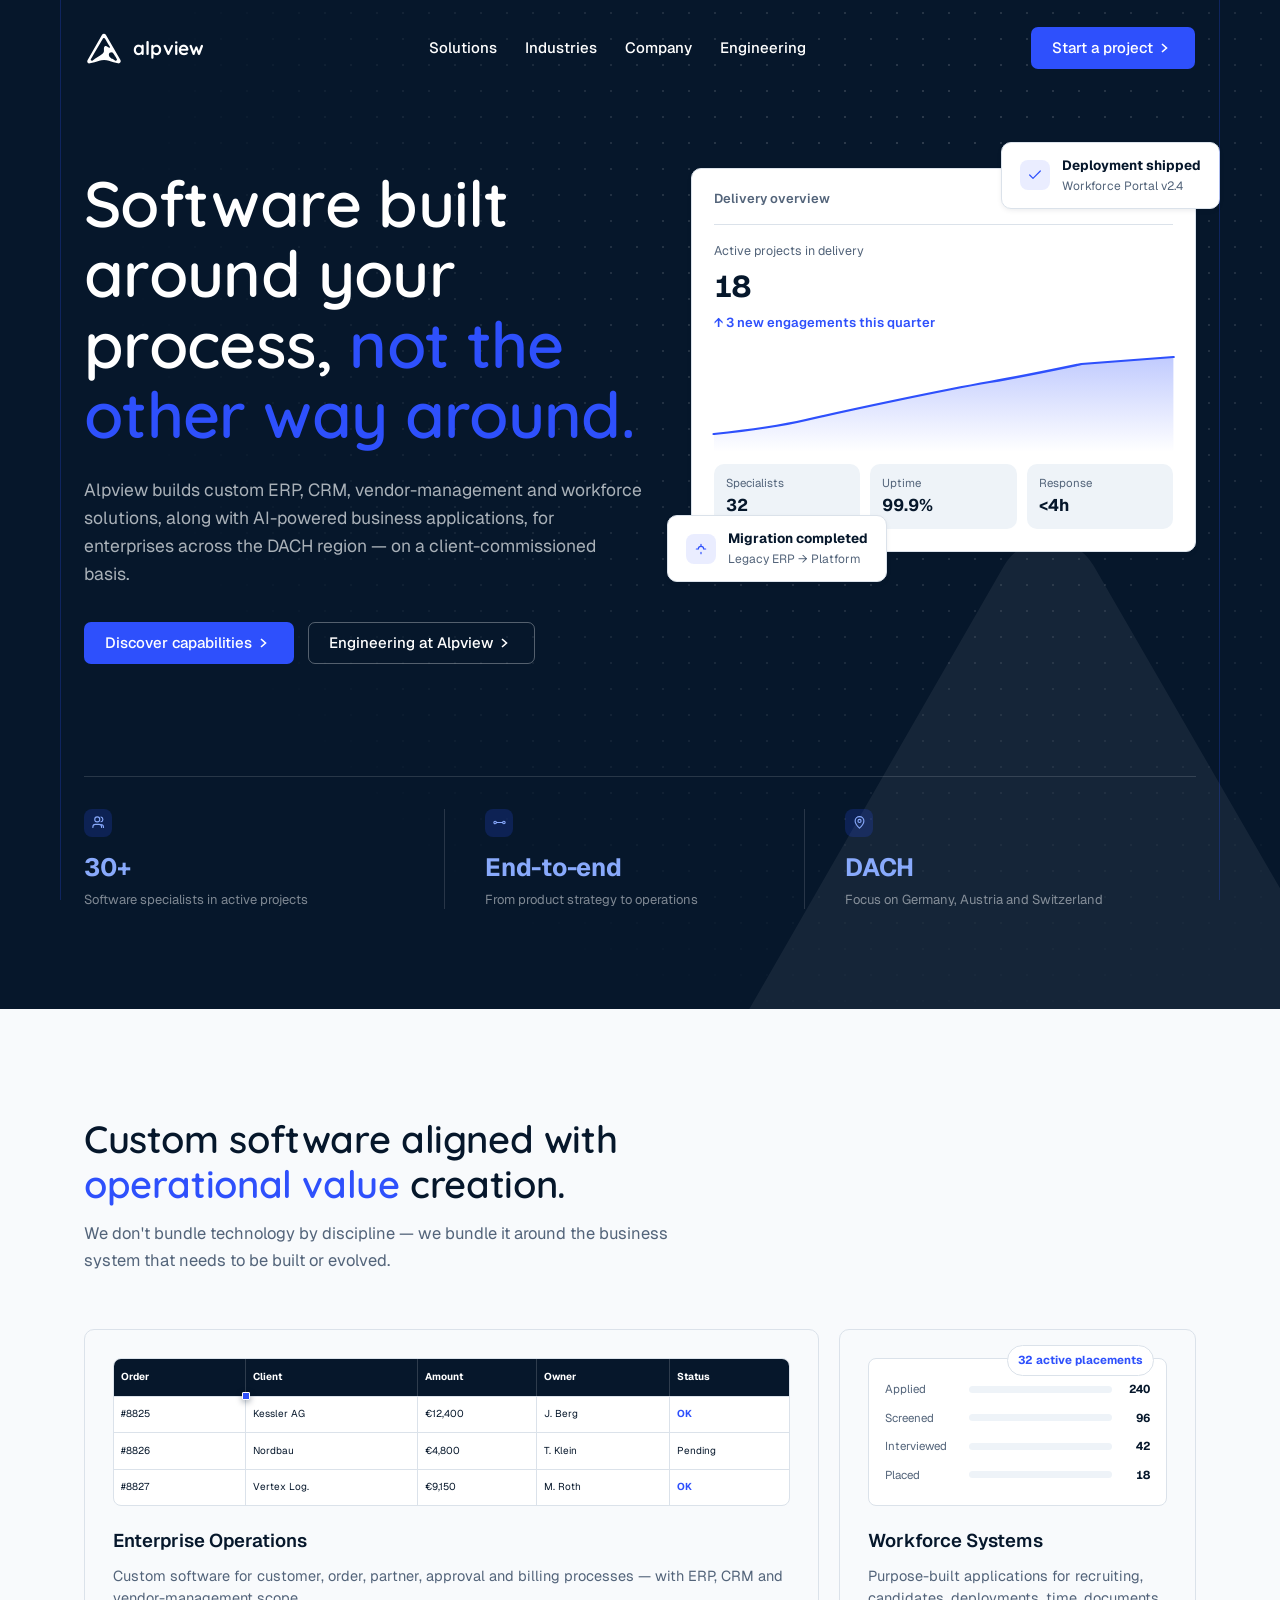
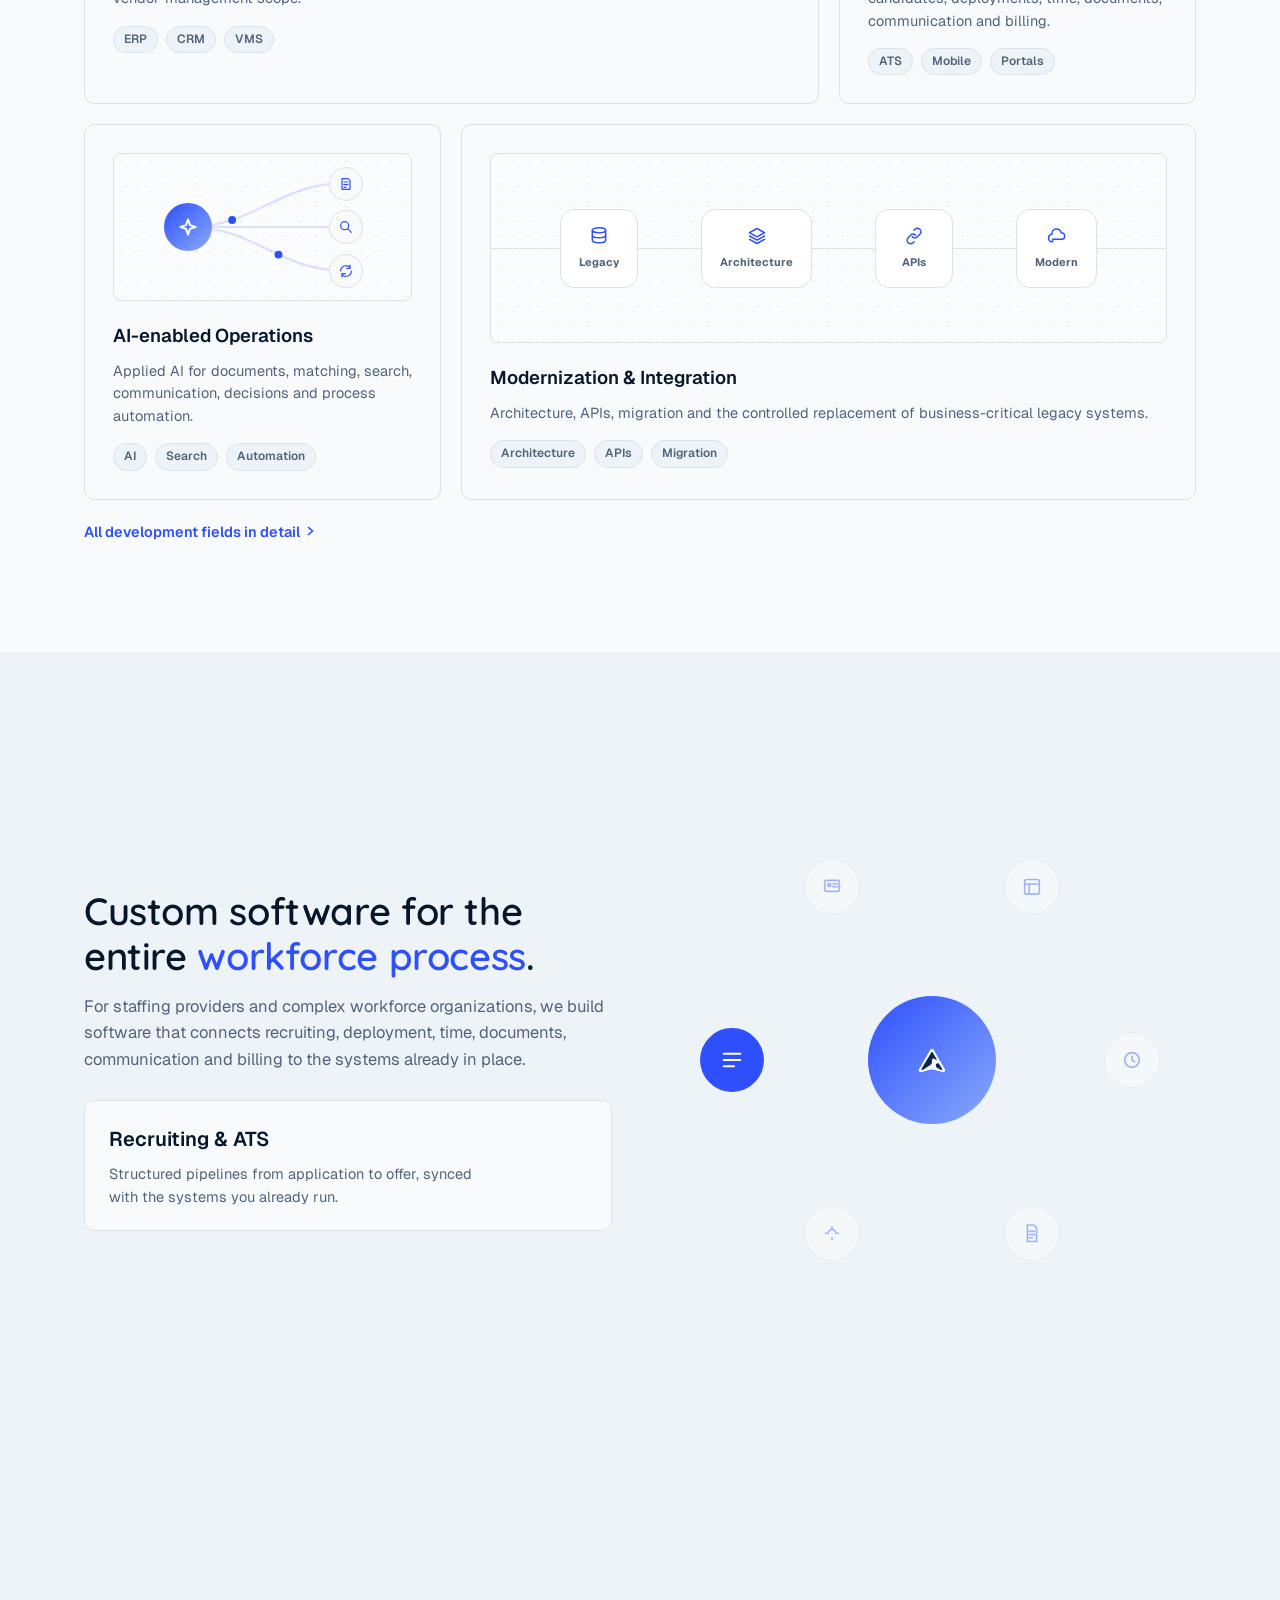
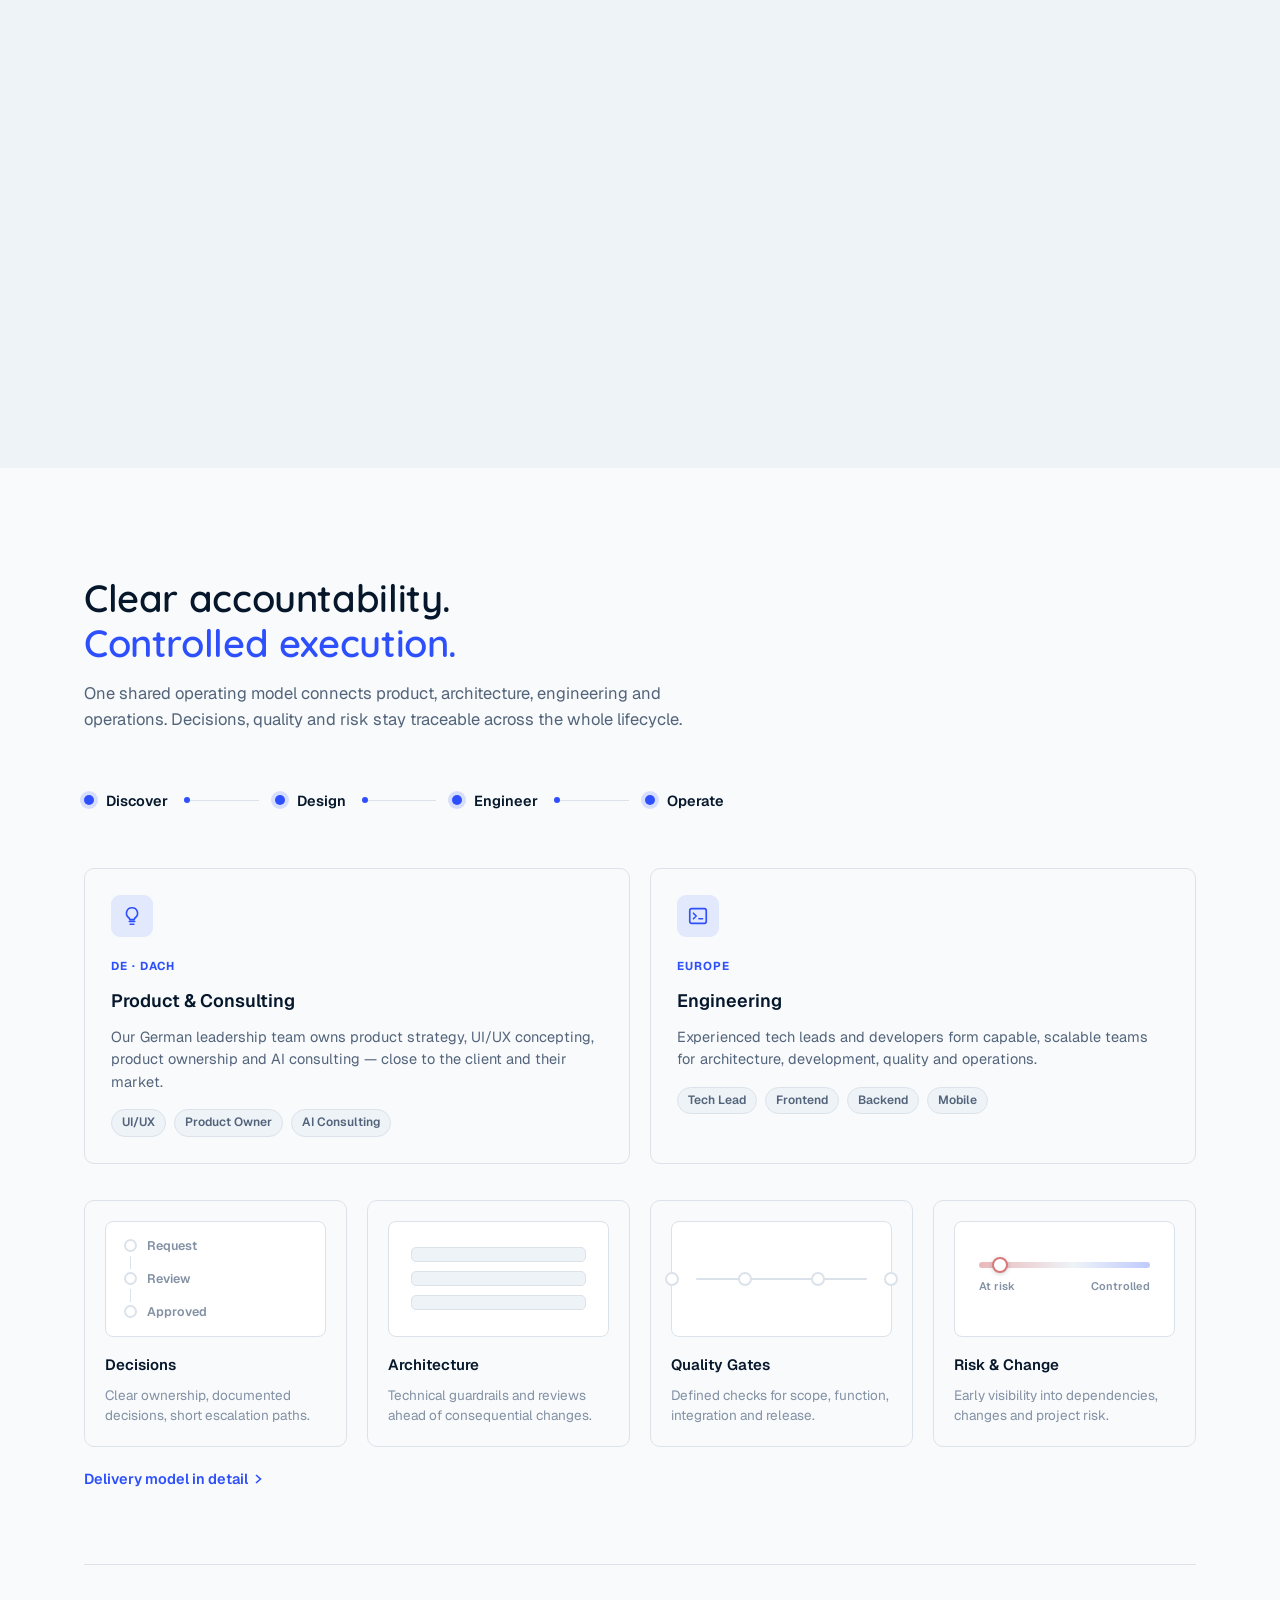
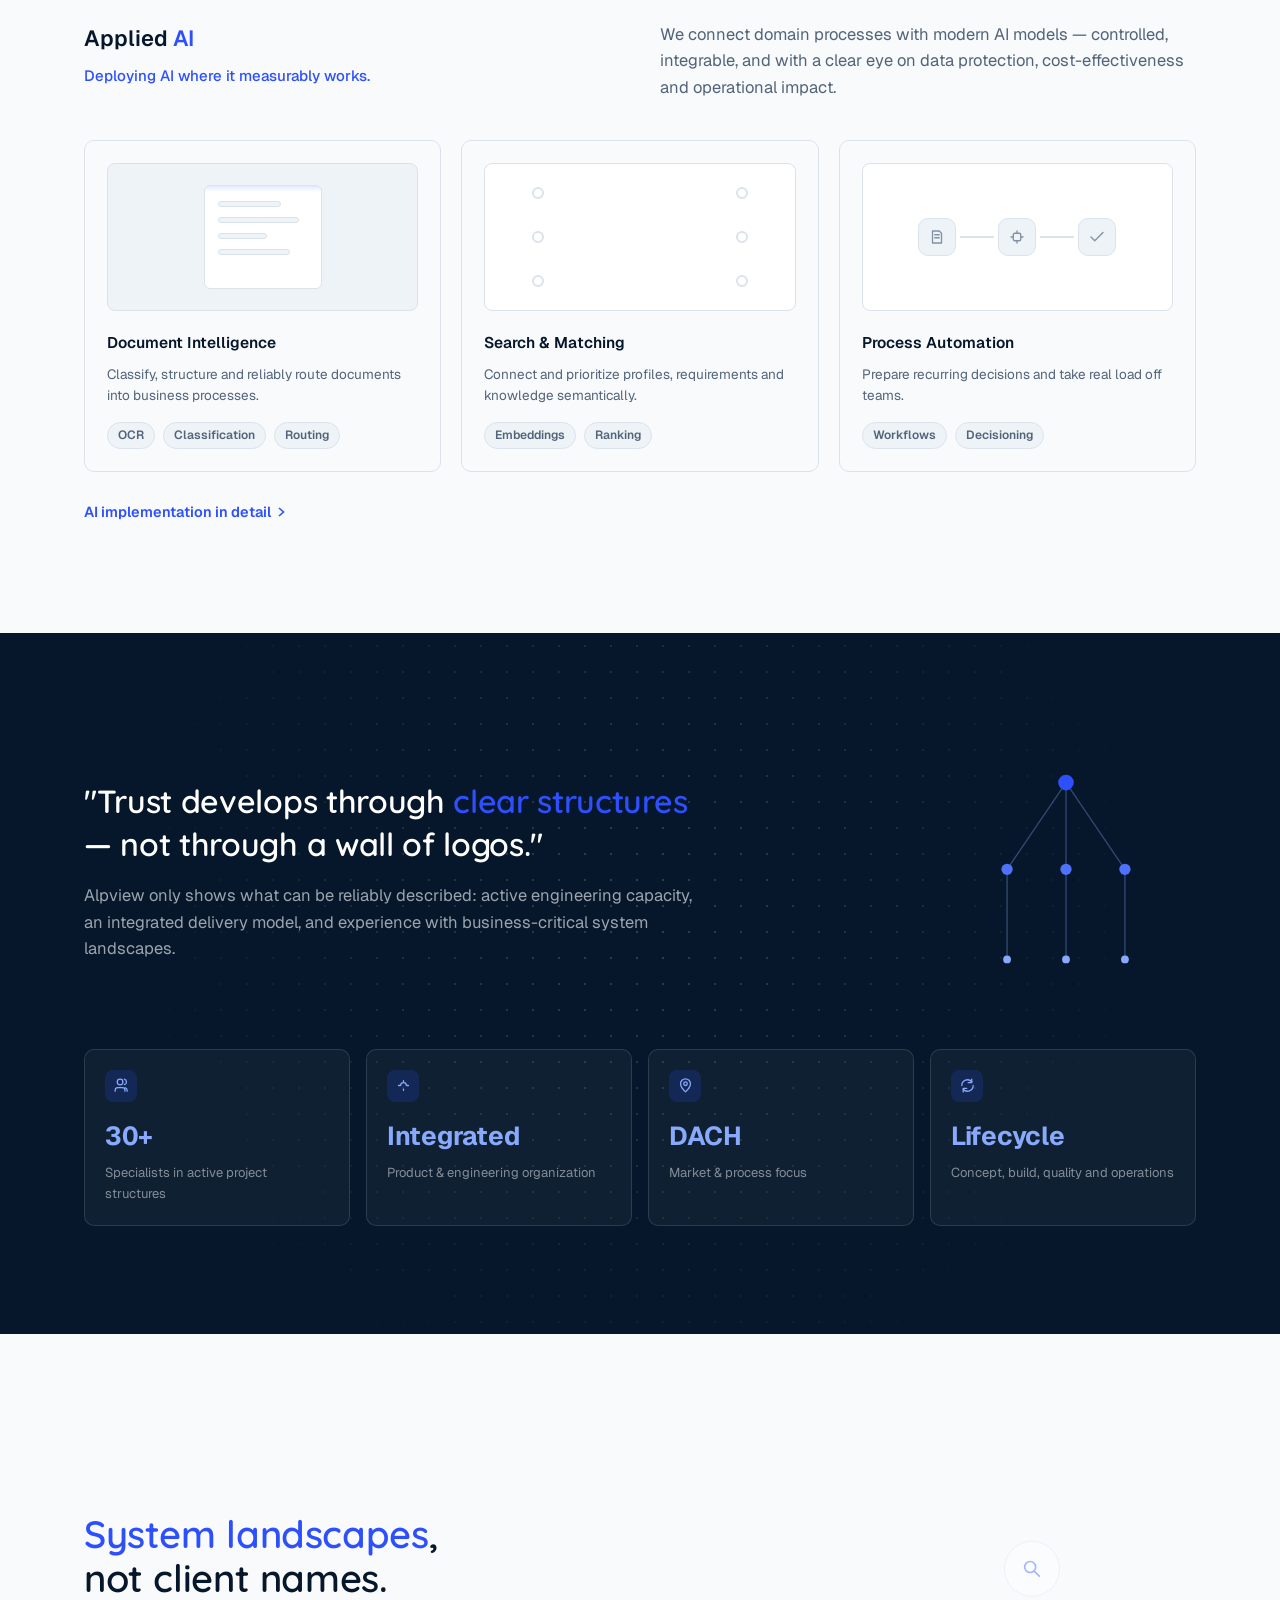
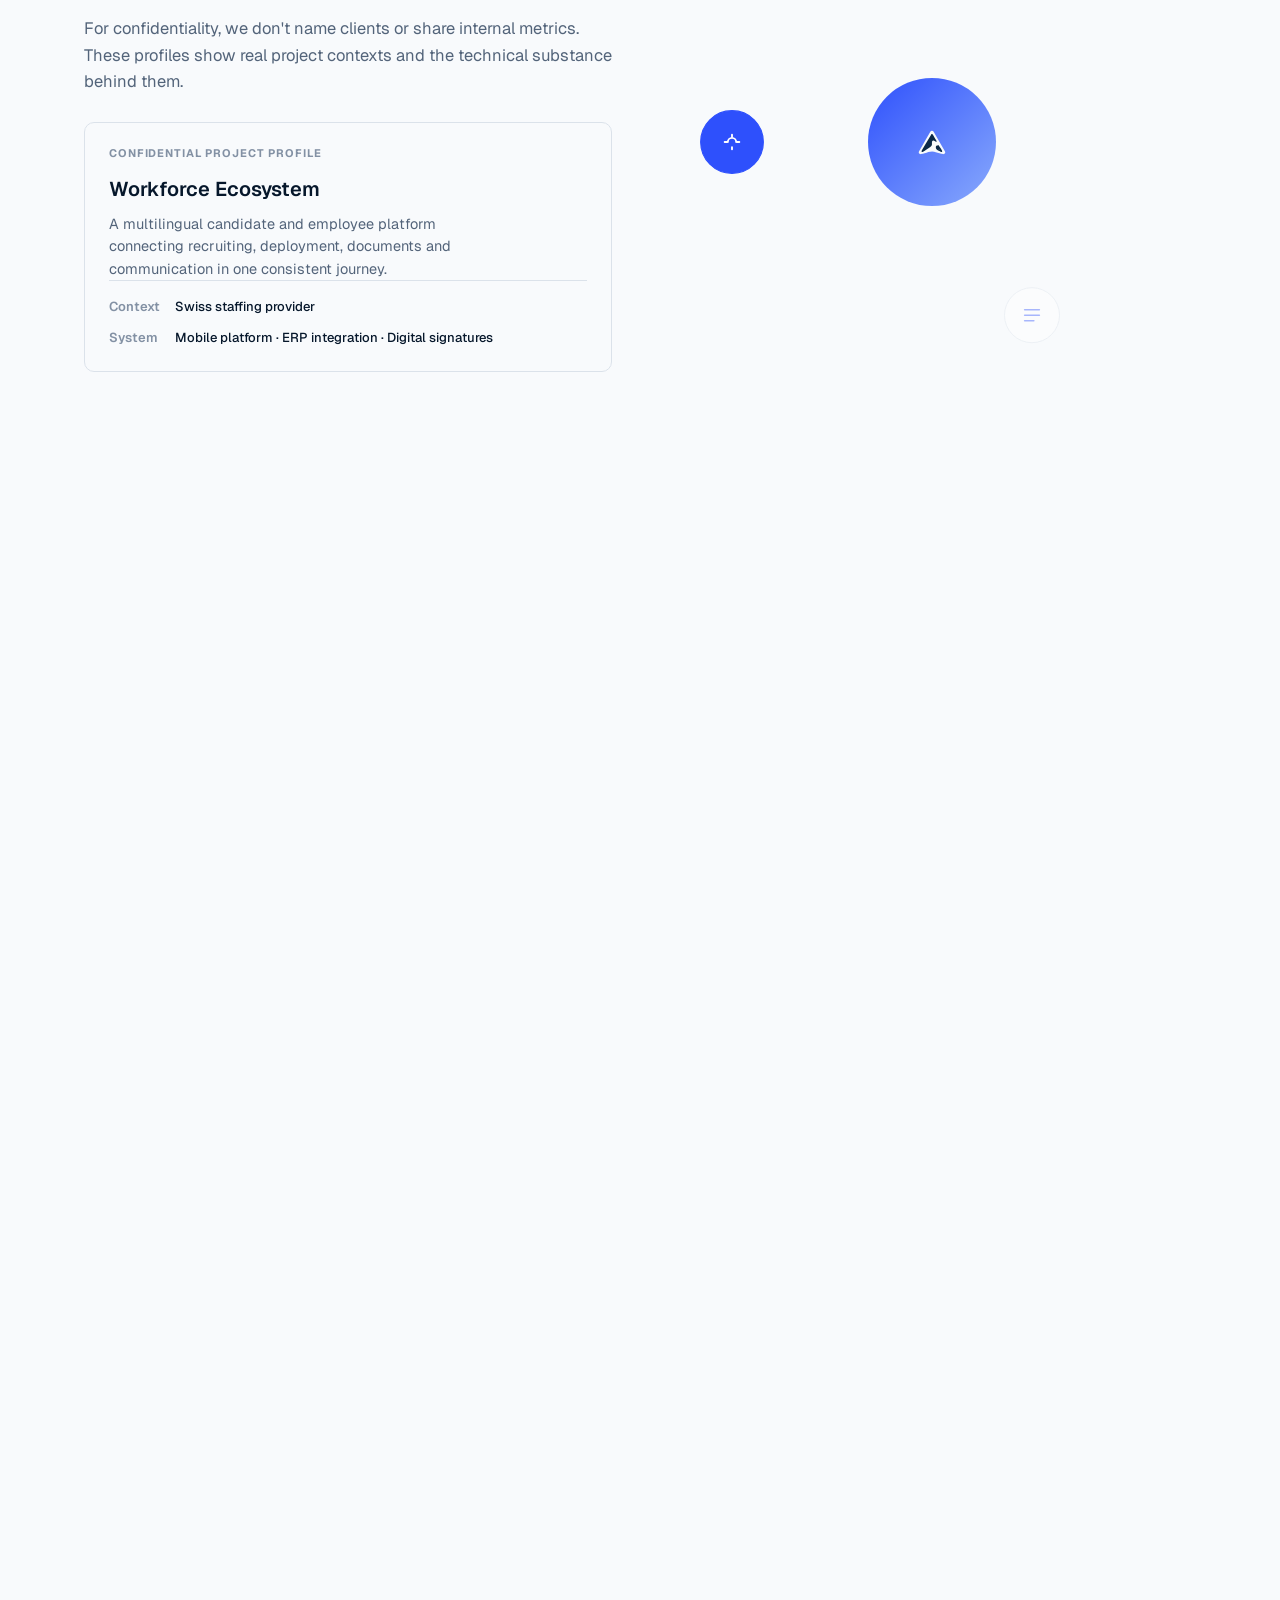
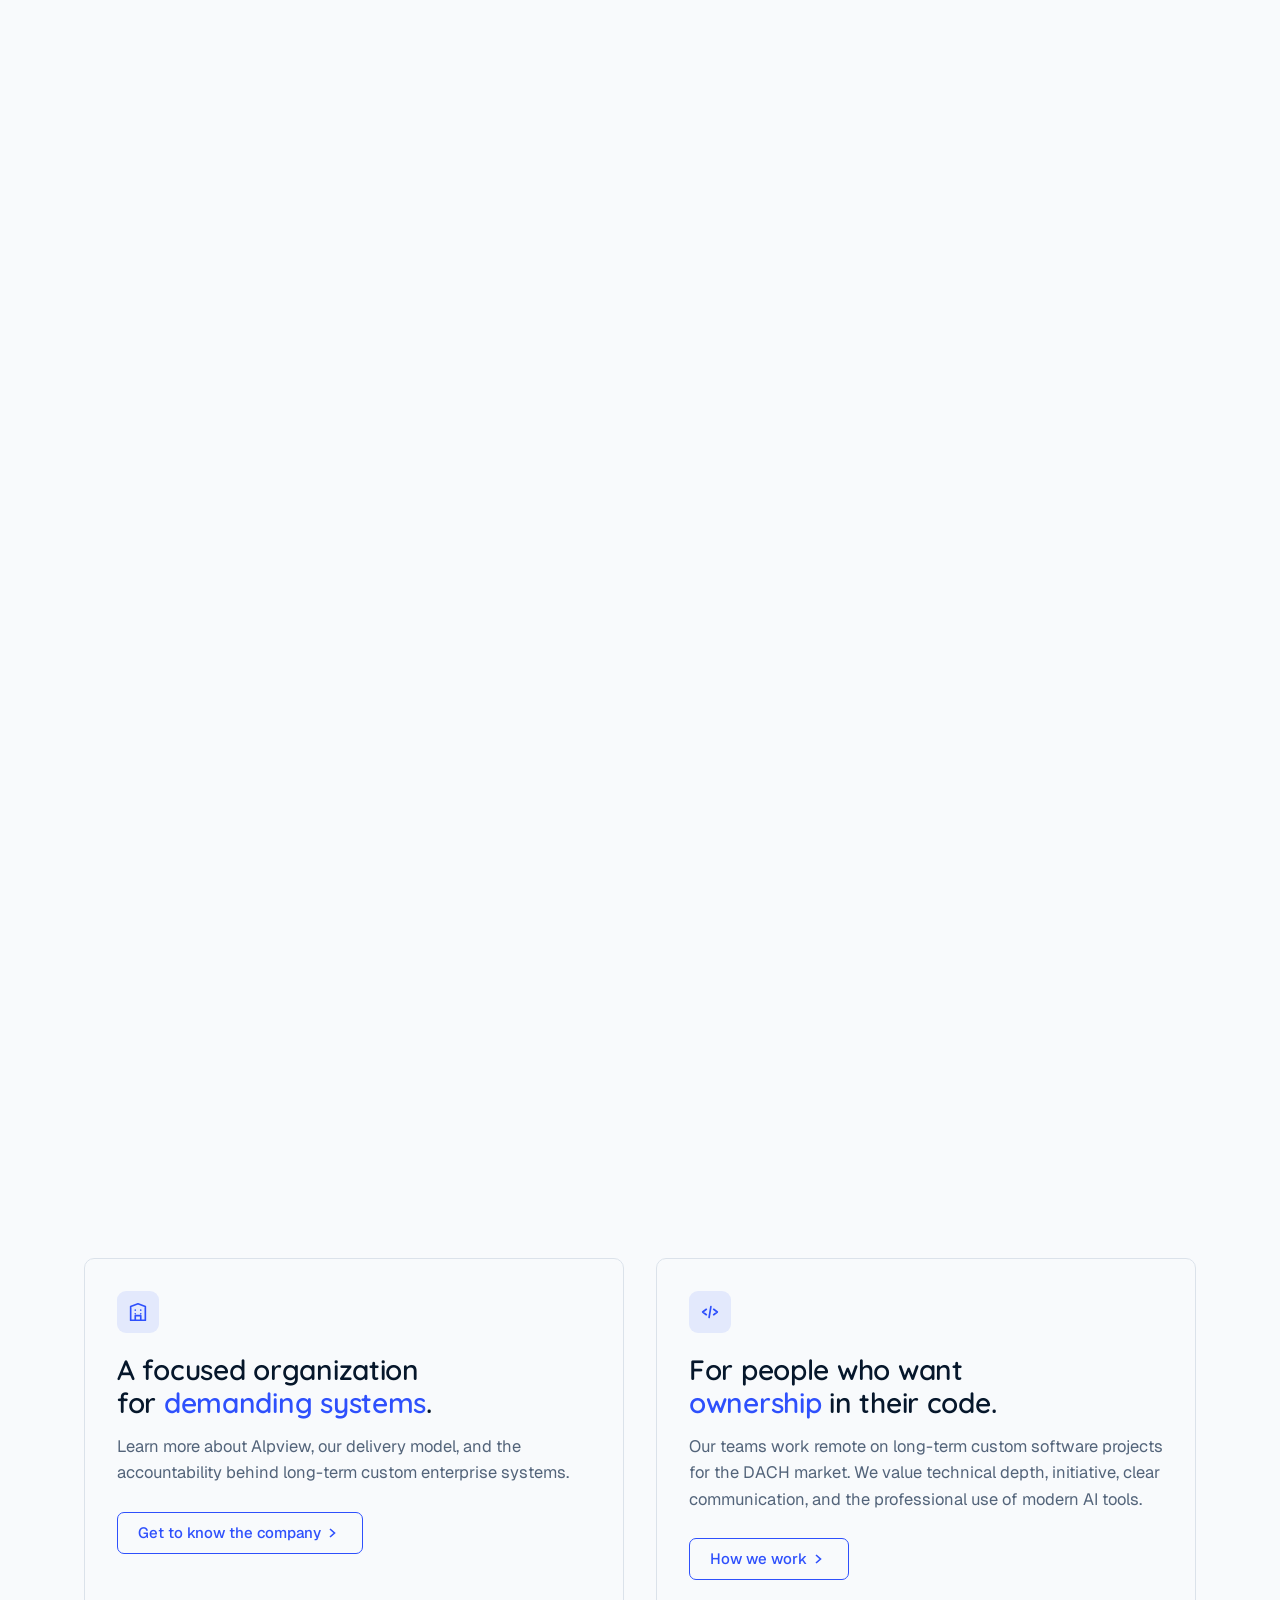
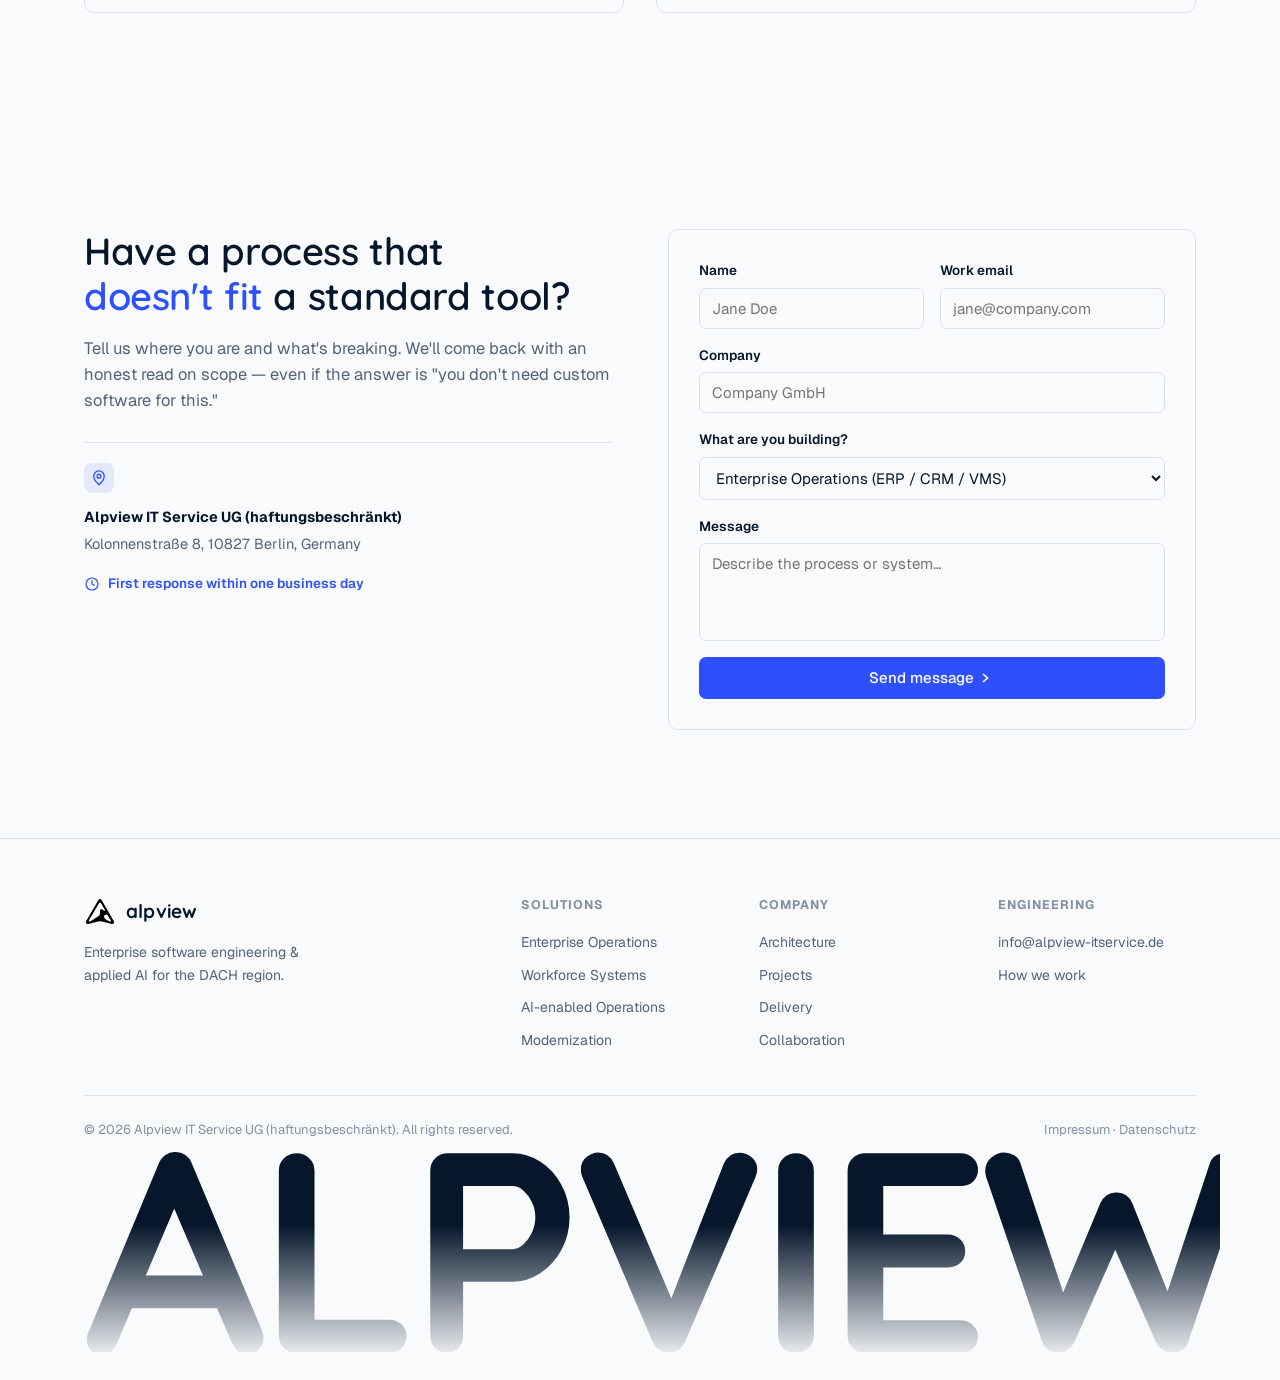
==== commit 17d93f2f: "Widen hero stats to span the full safe area, fix a mobile horizontal-scroll bug found along the way " ====
--- a/index.html
+++ b/index.html
@@ -76,20 +76,6 @@
         <a href="#solutions" class="btn btn-primary">Discover capabilities <svg class="arrow" viewBox="0 0 14 12" aria-hidden="true"><path class="arrow-stem" d="M1.5 6H10"/><path class="arrow-head" d="M6.5 2l4.5 4-4.5 4"/></svg></a>
         <a href="#next" class="btn btn-outline">Engineering at Alpview <svg class="arrow" viewBox="0 0 14 12" aria-hidden="true"><path class="arrow-stem" d="M1.5 6H10"/><path class="arrow-head" d="M6.5 2l4.5 4-4.5 4"/></svg></a>
       </div>
-      <div class="hero-stats">
-        <div class="hero-stat"><div class="hero-stat-inner">
-          <div class="hero-stat-icon"><svg viewBox="0 0 24 24" fill="none" stroke="currentColor" stroke-width="1.8" stroke-linecap="round" stroke-linejoin="round"><path d="M17 20v-1a4 4 0 0 0-4-4H7a4 4 0 0 0-4 4v1"/><circle cx="10" cy="7" r="4"/><path d="M20 20v-1a4 4 0 0 0-3-3.87"/><path d="M16 3.13a4 4 0 0 1 0 7.75"/></svg></div>
-          <div class="hero-stat-value accent-text">30+</div><div class="hero-stat-label">Software specialists in active projects</div>
-        </div></div>
-        <div class="hero-stat"><div class="hero-stat-inner">
-          <div class="hero-stat-icon"><svg viewBox="0 0 24 24" fill="none" stroke="currentColor" stroke-width="1.8" stroke-linecap="round" stroke-linejoin="round"><circle cx="5" cy="12" r="2"/><circle cx="19" cy="12" r="2"/><path d="M7 12h10"/></svg></div>
-          <div class="hero-stat-value accent-text">End-to-end</div><div class="hero-stat-label">From product strategy to operations</div>
-        </div></div>
-        <div class="hero-stat"><div class="hero-stat-inner">
-          <div class="hero-stat-icon"><svg viewBox="0 0 24 24" fill="none" stroke="currentColor" stroke-width="1.8" stroke-linecap="round" stroke-linejoin="round"><path d="M12 21s7-6.5 7-11.5a7 7 0 0 0-14 0C5 14.5 12 21 12 21z"/><circle cx="12" cy="9.5" r="2.5"/></svg></div>
-          <div class="hero-stat-value accent-text">DACH</div><div class="hero-stat-label">Focus on Germany, Austria and Switzerland</div>
-        </div></div>
-      </div>
     </div>
     <div class="hero-visual" aria-hidden="true">
       <div class="dash-card dash-main">
@@ -127,6 +113,20 @@
         <span class="float-icon icon-blue"><svg viewBox="0 0 24 24" fill="none" stroke="currentColor" stroke-width="1.8" stroke-linecap="round" stroke-linejoin="round"><path d="M20 6 9 17l-5-5"/></svg></span>
         <div><span class="float-title">Deployment shipped</span><span class="float-sub">Workforce Portal v2.4</span></div>
       </div>
+    </div>
+    <div class="hero-stats">
+      <div class="hero-stat"><div class="hero-stat-inner">
+        <div class="hero-stat-icon"><svg viewBox="0 0 24 24" fill="none" stroke="currentColor" stroke-width="1.8" stroke-linecap="round" stroke-linejoin="round"><path d="M17 20v-1a4 4 0 0 0-4-4H7a4 4 0 0 0-4 4v1"/><circle cx="10" cy="7" r="4"/><path d="M20 20v-1a4 4 0 0 0-3-3.87"/><path d="M16 3.13a4 4 0 0 1 0 7.75"/></svg></div>
+        <div class="hero-stat-value accent-text">30+</div><div class="hero-stat-label">Software specialists in active projects</div>
+      </div></div>
+      <div class="hero-stat"><div class="hero-stat-inner">
+        <div class="hero-stat-icon"><svg viewBox="0 0 24 24" fill="none" stroke="currentColor" stroke-width="1.8" stroke-linecap="round" stroke-linejoin="round"><circle cx="5" cy="12" r="2"/><circle cx="19" cy="12" r="2"/><path d="M7 12h10"/></svg></div>
+        <div class="hero-stat-value accent-text">End-to-end</div><div class="hero-stat-label">From product strategy to operations</div>
+      </div></div>
+      <div class="hero-stat"><div class="hero-stat-inner">
+        <div class="hero-stat-icon"><svg viewBox="0 0 24 24" fill="none" stroke="currentColor" stroke-width="1.8" stroke-linecap="round" stroke-linejoin="round"><path d="M12 21s7-6.5 7-11.5a7 7 0 0 0-14 0C5 14.5 12 21 12 21z"/><circle cx="12" cy="9.5" r="2.5"/></svg></div>
+        <div class="hero-stat-value accent-text">DACH</div><div class="hero-stat-label">Focus on Germany, Austria and Switzerland</div>
+      </div></div>
     </div>
   </div>
 </section>
--- a/css/style.css
+++ b/css/style.css
@@ -161,9 +161,9 @@
 .hero-actions { display: flex; gap: 14px; flex-wrap: wrap; margin-bottom: 64px; }
 .hero .btn-outline { border-color: rgba(248,250,252,.32); color: #fff; }
 .hero .btn-outline:hover { background: #fff; color: var(--ink); border-color: #fff; }
-.hero-stats { display: flex; padding-top: 28px; border-top: 1px solid rgba(248,250,252,.14); }
-.hero-stat { flex: 1; min-width: 0; }
-.hero-stat + .hero-stat { border-left: 1px solid rgba(248,250,252,.14); margin-left: 24px; padding-left: 24px; }
+.hero-stats { grid-column: 1 / -1; display: flex; padding-top: 32px; border-top: 1px solid rgba(248,250,252,.14); }
+.hero-stat { flex: 1; min-width: 0; max-width: 320px; }
+.hero-stat + .hero-stat { border-left: 1px solid rgba(248,250,252,.14); margin-left: 40px; padding-left: 40px; }
 .hero-stat-inner {
   padding: 10px 12px; margin: -10px -12px; border-radius: 12px; cursor: default;
   transition: background .3s ease, transform .3s cubic-bezier(.25,.8,.4,1);
@@ -179,6 +179,11 @@
 .hero-stat-value { font-size: 25px; font-weight: 700; letter-spacing: -0.01em; color: var(--brand-light); transition: color .2s ease; }
 .hero-stat-inner:hover .hero-stat-value { color: #fff; }
 .hero-stat-label { font-size: 13px; color: rgba(248,250,252,.5); margin-top: 4px; line-height: 1.4; }
+@media (max-width: 640px) {
+  .hero-stats { flex-direction: column; gap: 22px; }
+  .hero-stat { max-width: none; }
+  .hero-stat + .hero-stat { border-left: none; margin-left: 0; padding-left: 0; border-top: 1px solid rgba(248,250,252,.14); padding-top: 22px; }
+}
 
 /* Hero delivery-dashboard visual */
 .hero-visual { position: relative; }
@@ -213,7 +218,7 @@
 
 /* ---------- Cards (shared) ---------- */
 .card {
-  position: relative; border-radius: var(--radius); background: var(--white);
+  position: relative; min-width: 0; border-radius: var(--radius); background: var(--white);
   border: 1px solid var(--border); padding: 28px;
   transition: border-color .3s ease, background .3s ease, transform .35s cubic-bezier(.25,.8,.4,1);
 }
@@ -240,7 +245,7 @@
 
 /* Enterprise Operations — mini order sheet, cursor drag-selects a range on hover */
 .visual-sheet { position: relative; height: 148px; border: 1px solid var(--border); border-radius: 8px; overflow: visible; font-size: 10px; background: #fff; }
-.sheet-row { display: grid; grid-template-columns: 1fr 1.3fr .9fr 1fr .9fr; height: 25%; }
+.sheet-row { display: grid; grid-template-columns: minmax(0,1fr) minmax(0,1.3fr) minmax(0,.9fr) minmax(0,1fr) minmax(0,.9fr); height: 25%; }
 .sheet-row + .sheet-row { border-top: 1px solid var(--border); }
 .sheet-row:first-child { border-radius: 7px 7px 0 0; overflow: hidden; }
 .sheet-row:last-child { border-radius: 0 0 7px 7px; overflow: hidden; }
@@ -590,6 +595,7 @@
 /* ---------- Contact ---------- */
 .contact-section { background: var(--white); }
 .contact-inner { display: grid; grid-template-columns: 1fr 1fr; gap: 56px; align-items: start; }
+.contact-inner > * { min-width: 0; }
 @media (max-width: 860px) { .contact-inner { grid-template-columns: 1fr; } }
 .contact-copy h2 { margin-bottom: 16px; }
 .contact-copy .lede { margin-bottom: 28px; }
@@ -605,10 +611,11 @@
 .contact-note svg { width: 16px; height: 16px; flex-shrink: 0; }
 .contact-form { background: var(--white); border: 1px solid var(--border); border-radius: var(--radius); padding: 30px; display: flex; flex-direction: column; gap: 16px; color: var(--ink); }
 .form-row { display: grid; grid-template-columns: 1fr 1fr; gap: 16px; }
+.form-row > * { min-width: 0; }
 @media (max-width: 480px) { .form-row { grid-template-columns: 1fr; } }
-.contact-form label { display: flex; flex-direction: column; gap: 6px; font-size: 13.5px; font-weight: 600; }
+.contact-form label { display: flex; flex-direction: column; gap: 6px; font-size: 13.5px; font-weight: 600; min-width: 0; }
 .contact-form input, .contact-form select, .contact-form textarea {
-  font-family: var(--font); font-size: 15px; color: var(--ink);
+  font-family: var(--font); font-size: 15px; color: var(--ink); min-width: 0; width: 100%;
   border: 1px solid var(--border); border-radius: 7px; padding: 10px 12px; background: var(--white);
   transition: border-color .2s ease;
 }
